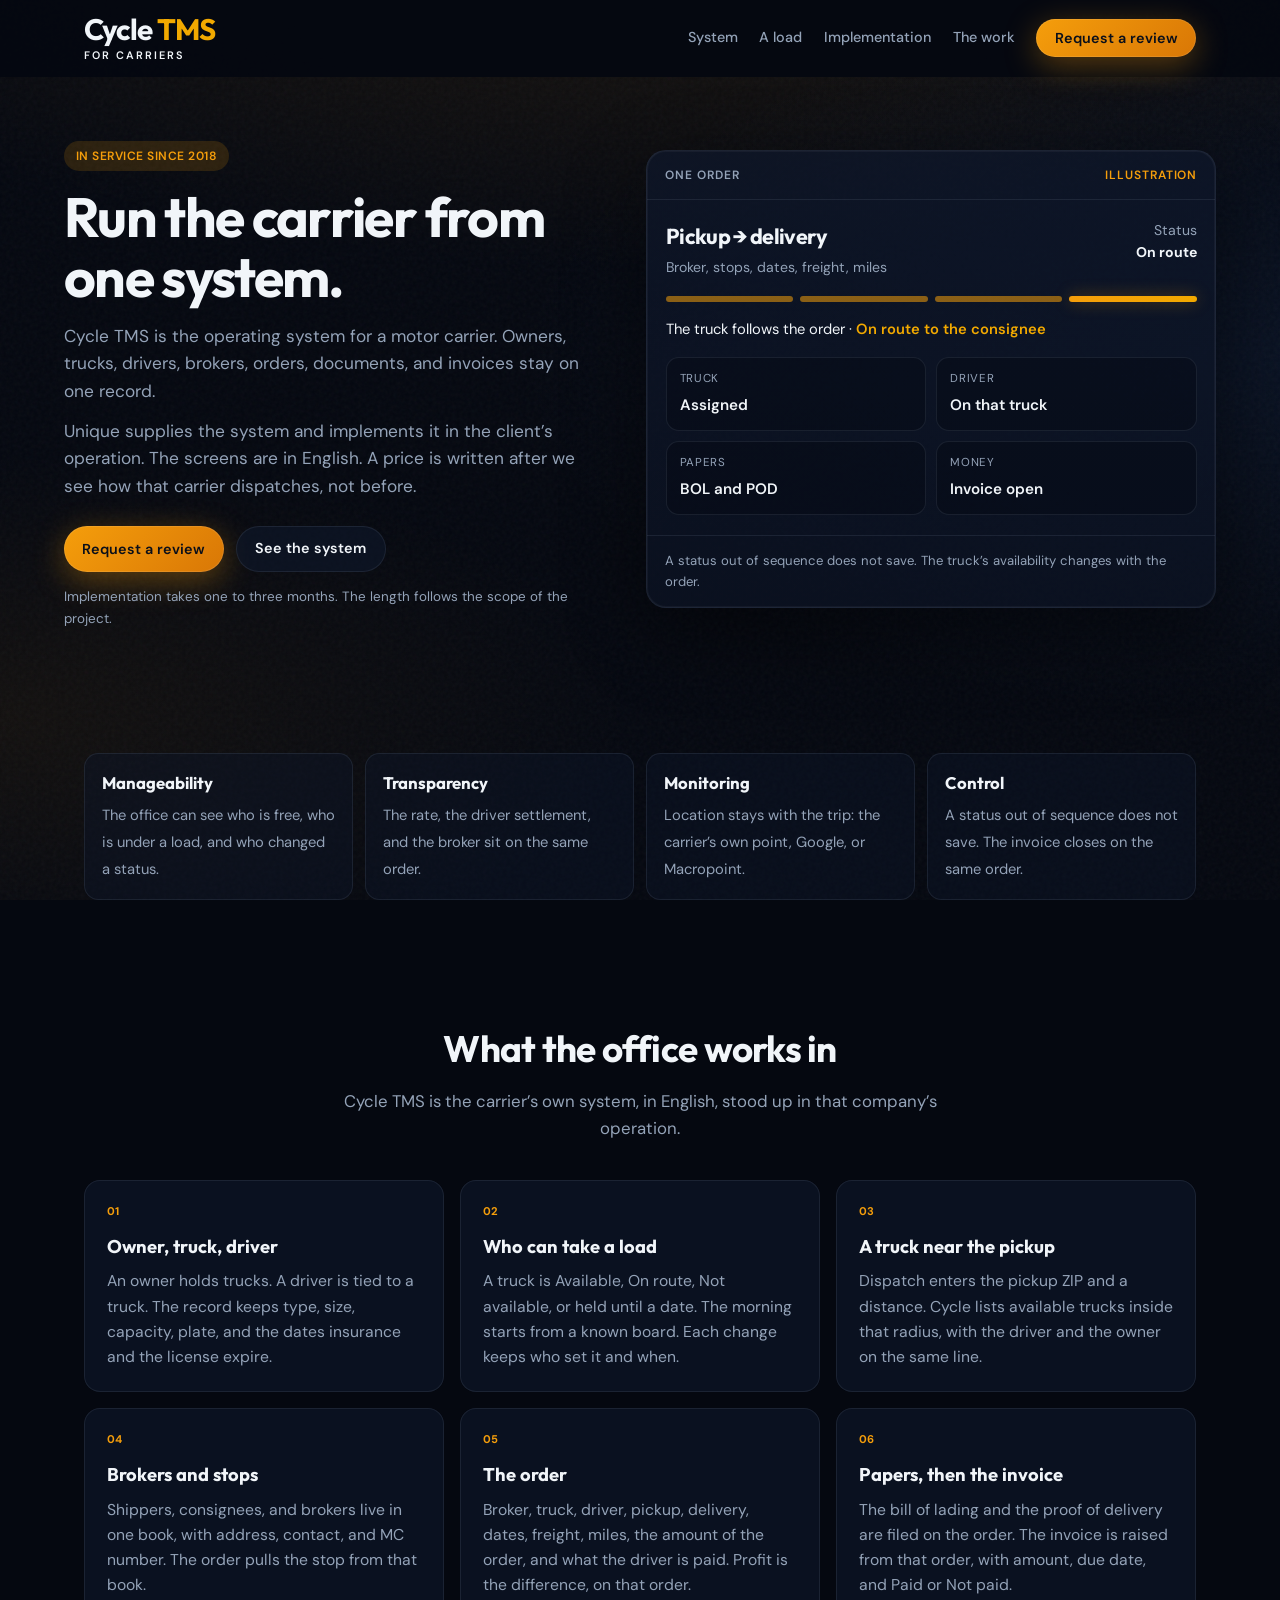
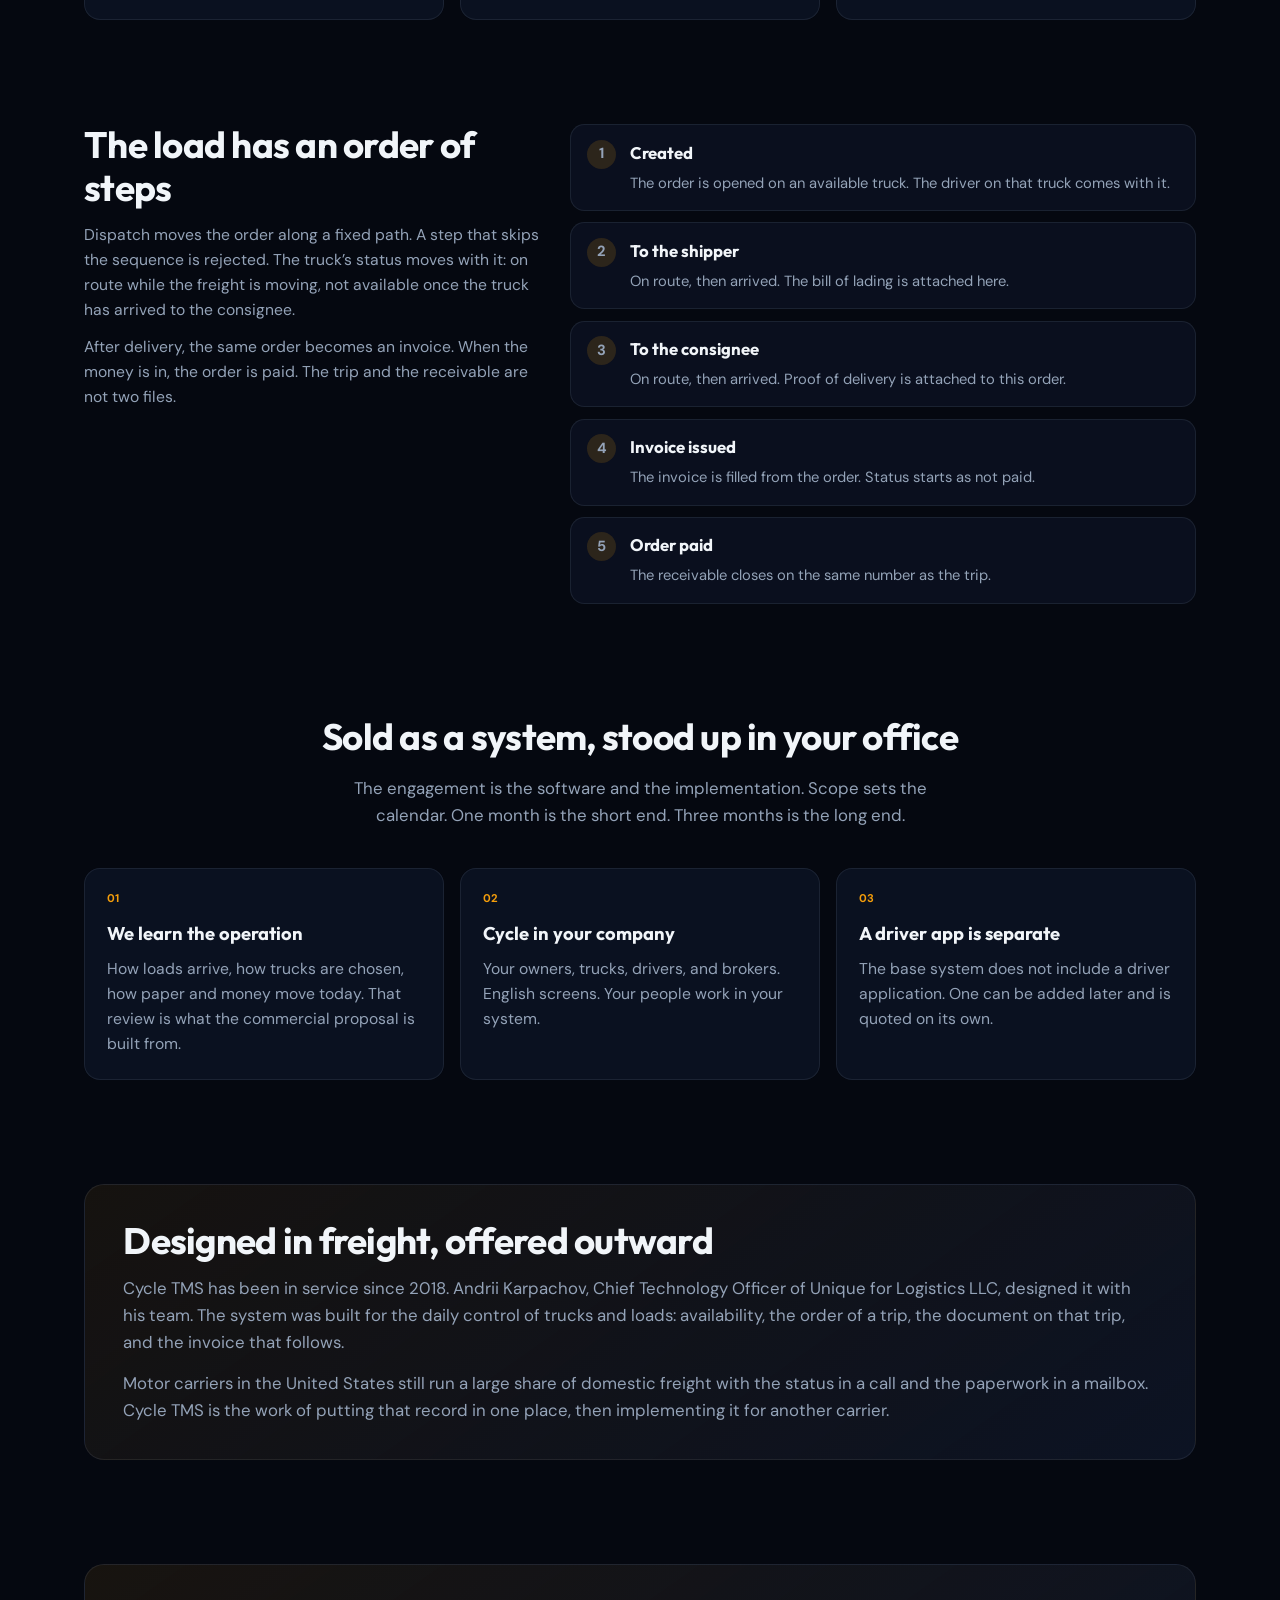
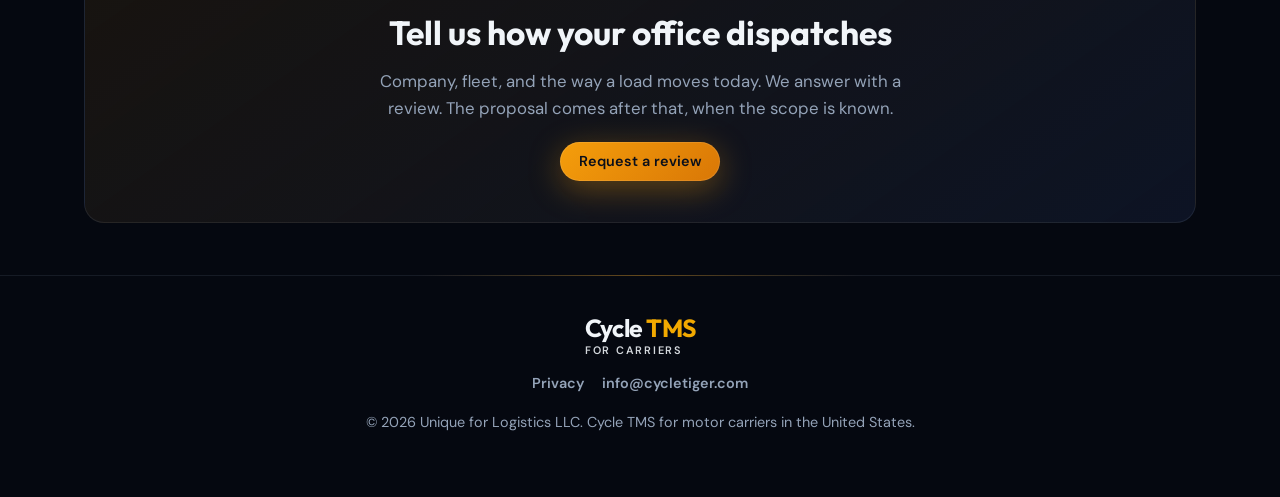
==== index.html @ 0417ef2b "Name Andrii Karpachov and his team as the authors of Cycle TMS. Co-authored-by: Cursor <cursoragent@" ====
<!DOCTYPE html>
<html lang="en">
<head>
  <meta charset="UTF-8" />
  <meta name="viewport" content="width=device-width, initial-scale=1" />
  <title>Cycle TMS — Transportation system for motor carriers</title>
  <meta
    name="description"
    content="Cycle TMS is a transportation management system for motor carriers. Unique implements it in the client’s operation. In service since 2018."
  />
  <meta property="og:title" content="Cycle TMS — Run the carrier from one system" />
  <meta
    property="og:description"
    content="Owners, trucks, drivers, orders, documents, and invoices in one English system. Implemented for the carrier. In service since 2018."
  />
  <meta property="og:type" content="website" />
  <meta property="og:url" content="https://tms.cycletiger.com/" />
  <link rel="icon" href="assets/favicon.svg" type="image/svg+xml" />
  <link rel="canonical" href="https://tms.cycletiger.com/" />
  <link rel="preconnect" href="https://fonts.googleapis.com" />
  <link rel="preconnect" href="https://fonts.gstatic.com" crossorigin />
  <link href="https://fonts.googleapis.com/css2?family=DM+Sans:ital,opsz,wght@0,9..40,400;0,9..40,500;0,9..40,600;0,9..40,700&family=Outfit:wght@500;600;700&display=swap" rel="stylesheet" />
  <link rel="stylesheet" href="css/site.css" />
  <script type="application/ld+json">
    {
      "@context": "https://schema.org",
      "@type": "SoftwareApplication",
      "name": "Cycle TMS",
      "applicationCategory": "BusinessApplication",
      "operatingSystem": "Web",
      "url": "https://tms.cycletiger.com/",
      "description": "Transportation management system for motor carriers, implemented in the client's operation.",
      "datePublished": "2018",
      "inLanguage": "en",
      "author": {
        "@type": "Person",
        "name": "Andrii Karpachov",
        "jobTitle": "Chief Technology Officer"
      },
      "provider": {
        "@type": "Organization",
        "name": "Unique for Logistics LLC",
        "email": "info@cycletiger.com"
      }
    }
  </script>
</head>
<body>
  <div class="noise" aria-hidden="true"></div>
  <div class="gradient-bg" aria-hidden="true"></div>
  <a class="sr-only" href="#main">Skip to content</a>

  <header class="site-header">
    <div class="wrap site-header__inner">
      <a class="logo" href="index.html" aria-label="Cycle TMS home">
        <span class="logo-type">
          <span class="logo-line1"><span class="logo-cycle">Cycle</span><span class="logo-mark">TMS</span></span>
          <span class="logo-tag">FOR CARRIERS</span>
        </span>
      </a>
      <button class="nav-toggle" type="button" data-nav-toggle aria-expanded="false" aria-controls="site-nav">
        <span></span>
        <span class="sr-only">Menu</span>
      </button>
      <nav class="nav-links" id="site-nav" data-nav-drawer aria-label="Main">
        <a href="#system">System</a>
        <a href="#load">A load</a>
        <a href="#implementation">Implementation</a>
        <a href="#work">The work</a>
        <button class="btn btn-primary" type="button" data-open-walkthrough>Request a review</button>
      </nav>
    </div>
  </header>

  <main id="main">
    <section class="hero wrap" aria-labelledby="hero-title">
      <div>
        <p class="badge">In service since 2018</p>
        <h1 id="hero-title">Run the carrier from one system.</h1>
        <p class="hero-lead">
          Cycle TMS is the operating system for a motor carrier. Owners, trucks, drivers, brokers, orders, documents, and invoices stay on one record.
        </p>
        <p class="hero-lead">
          Unique supplies the system and implements it in the client’s operation. The screens are in English. A price is written after we see how that carrier dispatches, not before.
        </p>
        <div class="hero-ctas">
          <button class="btn btn-primary" type="button" data-open-walkthrough>Request a review</button>
          <a class="btn btn-ghost" href="#system">See the system</a>
        </div>
        <p class="fine">Implementation takes one to three months. The length follows the scope of the project.</p>
      </div>

      <article class="board" aria-label="Illustration of what one order holds">
        <div class="board-top">
          <span>One order</span>
          <span class="board-live">Illustration</span>
        </div>
        <div class="board-body">
          <div class="lane">
            <div>
              <strong>Pickup → delivery</strong>
              <span>Broker, stops, dates, freight, miles</span>
            </div>
            <div class="order-no">
              Status<br />
              <b>On route</b>
            </div>
          </div>
          <div class="rail" aria-hidden="true">
            <i class="is-done"></i>
            <i class="is-done"></i>
            <i class="is-done"></i>
            <i class="is-now"></i>
          </div>
          <p class="rail-label">The truck follows the order · <b>On route to the consignee</b></p>
          <div class="facts">
            <div class="fact"><small>Truck</small><b>Assigned</b></div>
            <div class="fact"><small>Driver</small><b>On that truck</b></div>
            <div class="fact"><small>Papers</small><b>BOL and POD</b></div>
            <div class="fact"><small>Money</small><b>Invoice open</b></div>
          </div>
        </div>
        <div class="board-foot">A status out of sequence does not save. The truck’s availability changes with the order.</div>
      </article>
    </section>

    <section aria-label="What changes when the carrier runs on Cycle">
      <div class="wrap outcomes">
        <article>
          <strong>Manageability</strong>
          <span>The office can see who is free, who is under a load, and who changed a status.</span>
        </article>
        <article>
          <strong>Transparency</strong>
          <span>The rate, the driver settlement, and the broker sit on the same order.</span>
        </article>
        <article>
          <strong>Monitoring</strong>
          <span>Location stays with the trip: the carrier’s own point, Google, or Macropoint.</span>
        </article>
        <article>
          <strong>Control</strong>
          <span>A status out of sequence does not save. The invoice closes on the same order.</span>
        </article>
      </div>
    </section>

    <section id="system" aria-labelledby="system-title">
      <div class="wrap">
        <h2 class="section-title" id="system-title">What the office works in</h2>
        <p class="section-sub">
          Cycle TMS is the carrier’s own system, in English, stood up in that company’s operation.
        </p>
        <div class="features">
          <article class="card reveal">
            <div class="feature-num">01</div>
            <h3>Owner, truck, driver</h3>
            <p>An owner holds trucks. A driver is tied to a truck. The record keeps type, size, capacity, plate, and the dates insurance and the license expire.</p>
          </article>
          <article class="card reveal">
            <div class="feature-num">02</div>
            <h3>Who can take a load</h3>
            <p>A truck is Available, On route, Not available, or held until a date. The morning starts from a known board. Each change keeps who set it and when.</p>
          </article>
          <article class="card reveal">
            <div class="feature-num">03</div>
            <h3>A truck near the pickup</h3>
            <p>Dispatch enters the pickup ZIP and a distance. Cycle lists available trucks inside that radius, with the driver and the owner on the same line.</p>
          </article>
          <article class="card reveal">
            <div class="feature-num">04</div>
            <h3>Brokers and stops</h3>
            <p>Shippers, consignees, and brokers live in one book, with address, contact, and MC number. The order pulls the stop from that book.</p>
          </article>
          <article class="card reveal">
            <div class="feature-num">05</div>
            <h3>The order</h3>
            <p>Broker, truck, driver, pickup, delivery, dates, freight, miles, the amount of the order, and what the driver is paid. Profit is the difference, on that order.</p>
          </article>
          <article class="card reveal">
            <div class="feature-num">06</div>
            <h3>Papers, then the invoice</h3>
            <p>The bill of lading and the proof of delivery are filed on the order. The invoice is raised from that order, with amount, due date, and Paid or Not paid.</p>
          </article>
        </div>
      </div>
    </section>

    <section id="load" aria-labelledby="load-title">
      <div class="wrap path">
        <div class="path-copy">
          <h2 id="load-title">The load has an order of steps</h2>
          <p>
            Dispatch moves the order along a fixed path. A step that skips the sequence is rejected. The truck’s status moves with it: on route while the freight is moving, not available once the truck has arrived to the consignee.
          </p>
          <p style="margin-top:0.75rem">
            After delivery, the same order becomes an invoice. When the money is in, the order is paid. The trip and the receivable are not two files.
          </p>
        </div>
        <ol class="steps">
          <li class="reveal"><span class="step-no">1</span><div><b>Created</b><span>The order is opened on an available truck. The driver on that truck comes with it.</span></div></li>
          <li class="reveal"><span class="step-no">2</span><div><b>To the shipper</b><span>On route, then arrived. The bill of lading is attached here.</span></div></li>
          <li class="reveal"><span class="step-no">3</span><div><b>To the consignee</b><span>On route, then arrived. Proof of delivery is attached to this order.</span></div></li>
          <li class="reveal"><span class="step-no">4</span><div><b>Invoice issued</b><span>The invoice is filled from the order. Status starts as not paid.</span></div></li>
          <li class="reveal"><span class="step-no">5</span><div><b>Order paid</b><span>The receivable closes on the same number as the trip.</span></div></li>
        </ol>
      </div>
    </section>

    <section id="implementation" aria-labelledby="impl-title">
      <div class="wrap">
        <h2 class="section-title" id="impl-title">Sold as a system, stood up in your office</h2>
        <p class="section-sub">
          The engagement is the software and the implementation. Scope sets the calendar. One month is the short end. Three months is the long end.
        </p>
        <div class="cards cards--3">
          <article class="card reveal">
            <div class="feature-num">01</div>
            <h3>We learn the operation</h3>
            <p>How loads arrive, how trucks are chosen, how paper and money move today. That review is what the commercial proposal is built from.</p>
          </article>
          <article class="card reveal">
            <div class="feature-num">02</div>
            <h3>Cycle in your company</h3>
            <p>Your owners, trucks, drivers, and brokers. English screens. Your people work in your system.</p>
          </article>
          <article class="card reveal">
            <div class="feature-num">03</div>
            <h3>A driver app is separate</h3>
            <p>The base system does not include a driver application. One can be added later and is quoted on its own.</p>
          </article>
        </div>
      </div>
    </section>

    <section id="work" aria-labelledby="work-title">
      <div class="wrap">
        <article class="work reveal">
          <h2 id="work-title">Designed in freight, offered outward</h2>
          <p>
            Cycle TMS has been in service since 2018. Andrii Karpachov, Chief Technology Officer of Unique for Logistics LLC, designed it with his team. The system was built for the daily control of trucks and loads: availability, the order of a trip, the document on that trip, and the invoice that follows.
          </p>
          <p>
            Motor carriers in the United States still run a large share of domestic freight with the status in a call and the paperwork in a mailbox. Cycle TMS is the work of putting that record in one place, then implementing it for another carrier.
          </p>
        </article>
      </div>
    </section>

    <section aria-labelledby="cta-title">
      <div class="wrap">
        <div class="cta-band">
          <h2 id="cta-title">Tell us how your office dispatches</h2>
          <p>Company, fleet, and the way a load moves today. We answer with a review. The proposal comes after that, when the scope is known.</p>
          <button class="btn btn-primary" type="button" data-open-walkthrough>Request a review</button>
        </div>
      </div>
    </section>
  </main>

  <footer>
    <div class="wrap">
      <div class="footer-brand">
        <a class="logo" href="index.html" aria-label="Cycle TMS home">
          <span class="logo-type">
            <span class="logo-line1"><span class="logo-cycle">Cycle</span><span class="logo-mark">TMS</span></span>
            <span class="logo-tag">FOR CARRIERS</span>
          </span>
        </a>
      </div>
      <div class="footer-links">
        <a href="privacy.html">Privacy</a>
        <a href="mailto:info@cycletiger.com">info@cycletiger.com</a>
      </div>
      <p>© 2026 Unique for Logistics LLC. Cycle TMS for motor carriers in the United States.</p>
    </div>
  </footer>

  <div class="modal" data-modal aria-hidden="true" role="dialog" aria-modal="true" aria-labelledby="walk-title">
    <div class="modal-backdrop" data-close-modal></div>
    <div class="modal-panel">
      <div class="modal-header">
        <div>
          <h2 id="walk-title">Request a review</h2>
          <p>This opens an email to info@cycletiger.com with what you enter.</p>
        </div>
        <button class="modal-close" type="button" data-close-modal aria-label="Close">×</button>
      </div>
      <form data-walkthrough-form>
        <div class="field">
          <label for="name">Name</label>
          <input id="name" name="name" type="text" autocomplete="name" required />
        </div>
        <div class="field">
          <label for="company">Company</label>
          <input id="company" name="company" type="text" autocomplete="organization" required />
        </div>
        <div class="field">
          <label for="email">Email</label>
          <input id="email" name="email" type="email" autocomplete="email" required />
        </div>
        <div class="field">
          <label for="fleet">Power units</label>
          <input id="fleet" name="fleet" type="text" inputmode="numeric" placeholder="For example, 25" />
        </div>
        <div class="field">
          <label for="note">How you dispatch today</label>
          <textarea id="note" name="note" placeholder="How a load is accepted, how a truck is chosen, how the invoice is sent."></textarea>
        </div>
        <p class="form-error" data-form-error hidden>Enter a name, a company, and a valid email.</p>
        <button class="btn btn-primary" type="submit">Email this request</button>
        <p class="form-hint">No account is created. If mail does not open, write to info@cycletiger.com.</p>
      </form>
    </div>
  </div>

  <script src="js/site.js" defer></script>
</body>
</html>
---- css/site.css ----
:root {
  --bg-deep: #050810;
  --bg-card: rgba(15, 23, 42, 0.65);
  --border: rgba(148, 163, 184, 0.12);
  --text: #f1f5f9;
  --muted: #94a3b8;
  --accent: #f59e0b;
  --logo-gold: #f2a900;
  --accent-dim: rgba(245, 158, 11, 0.15);
  --glow: rgba(245, 158, 11, 0.35);
  --font-sans: "DM Sans", system-ui, sans-serif;
  --font-display: "Outfit", var(--font-sans);
  --ease-out: cubic-bezier(0.22, 1, 0.36, 1);
  --header-h: 4.75rem;
}

*,
*::before,
*::after { box-sizing: border-box; }

html { scroll-behavior: smooth; }

body {
  margin: 0;
  font-family: var(--font-sans);
  font-size: 1.05rem;
  color: var(--text);
  background: var(--bg-deep);
  line-height: 1.6;
  overflow-x: hidden;
}

body.nav-open,
body.modal-open { overflow: hidden; }

img { max-width: 100%; display: block; }

a { color: inherit; }

button,
input,
textarea { font-family: inherit; }

.noise {
  pointer-events: none;
  position: fixed;
  inset: 0;
  opacity: 0.04;
  z-index: 0;
  background-image: url("data:image/svg+xml,%3Csvg viewBox='0 0 256 256' xmlns='http://www.w3.org/2000/svg'%3E%3Cfilter id='n'%3E%3CfeTurbulence type='fractalNoise' baseFrequency='0.9' numOctaves='4' stitchTiles='stitch'/%3E%3C/filter%3E%3Crect width='100%25' height='100%25' filter='url(%23n)'/%3E%3C/svg%3E");
}

.gradient-bg {
  position: fixed;
  inset: 0;
  z-index: -1;
  background:
    radial-gradient(ellipse 80% 50% at 50% -20%, rgba(245, 158, 11, 0.12), transparent),
    radial-gradient(ellipse 60% 40% at 100% 40%, rgba(59, 130, 246, 0.08), transparent),
    radial-gradient(ellipse 50% 30% at 0% 80%, rgba(245, 158, 11, 0.06), transparent),
    var(--bg-deep);
}

.wrap {
  position: relative;
  z-index: 1;
  max-width: 72rem;
  margin: 0 auto;
  padding: 0 1.25rem;
}

.sr-only {
  position: absolute;
  width: 1px;
  height: 1px;
  padding: 0;
  margin: -1px;
  overflow: hidden;
  clip: rect(0, 0, 0, 0);
  white-space: nowrap;
  border: 0;
}

.site-header {
  position: sticky;
  top: 0;
  z-index: 40;
  background: rgba(5, 8, 16, 0.94);
  border-bottom: 1px solid transparent;
}

.site-header__inner {
  display: flex;
  align-items: center;
  justify-content: space-between;
  min-height: var(--header-h);
  gap: 1rem;
}

.logo {
  display: inline-flex;
  text-decoration: none;
  color: inherit;
}

.logo-type {
  display: flex;
  flex-direction: column;
  align-items: flex-start;
  gap: 0.28em;
}

.logo-line1 {
  display: inline-flex;
  align-items: baseline;
  white-space: nowrap;
  line-height: 1;
  gap: 0.28em;
}

.logo-cycle,
.logo-mark {
  font-family: var(--font-display);
  font-weight: 700;
  font-size: clamp(1.45rem, 3vw, 1.85rem);
  letter-spacing: -0.03em;
  line-height: 1;
}

.logo-cycle { color: var(--text); }
.logo-mark { color: var(--logo-gold); }

.logo-tag {
  font-size: 0.68rem;
  font-weight: 600;
  letter-spacing: 0.18em;
  color: var(--text);
  line-height: 1;
}

.nav-links {
  display: flex;
  gap: 1.35rem;
  align-items: center;
}

.nav-links a:not(.btn) {
  color: var(--muted);
  text-decoration: none;
  font-size: 0.9rem;
  font-weight: 500;
  padding: 0.4rem 0.35rem;
  margin: -0.4rem -0.35rem;
  border-radius: 0.4rem;
  position: relative;
  transition: color 0.2s, background 0.22s var(--ease-out);
}

.nav-links a:not(.btn)::after {
  content: "";
  position: absolute;
  left: 0.35rem;
  right: 0.35rem;
  bottom: 0.15rem;
  height: 2px;
  border-radius: 2px;
  background: linear-gradient(90deg, var(--accent), var(--logo-gold));
  transform: scaleX(0);
  transform-origin: center;
  transition: transform 0.28s var(--ease-out);
}

.nav-links a:not(.btn):hover {
  color: var(--text);
  background: rgba(245, 158, 11, 0.06);
}

.nav-links a:not(.btn):hover::after { transform: scaleX(1); }

.nav-links a:not(.btn):focus-visible,
.btn:focus-visible,
.nav-toggle:focus-visible,
.modal-close:focus-visible,
.field input:focus-visible,
.field textarea:focus-visible {
  outline: none;
  box-shadow: 0 0 0 3px var(--accent-dim);
}

.btn {
  display: inline-flex;
  align-items: center;
  justify-content: center;
  gap: 0.5rem;
  padding: 0.65rem 1.15rem;
  border-radius: 999px;
  font-weight: 600;
  font-size: 0.9rem;
  text-decoration: none;
  border: 0;
  cursor: pointer;
  transition: transform 0.2s var(--ease-out), box-shadow 0.2s, border-color 0.2s, background 0.2s;
}

.btn-primary {
  background: linear-gradient(135deg, #f59e0b, #d97706);
  color: #0a0f1a;
  box-shadow: 0 0 0 1px rgba(255, 255, 255, 0.1) inset, 0 8px 32px var(--glow);
}

.btn-primary:hover {
  transform: translateY(-2px);
  box-shadow: 0 0 0 1px rgba(255, 255, 255, 0.15) inset, 0 12px 40px var(--glow);
}

.btn-ghost {
  background: var(--bg-card);
  color: var(--text);
  border: 1px solid var(--border);
}

.btn-ghost:hover {
  border-color: rgba(245, 158, 11, 0.35);
  background: rgba(245, 158, 11, 0.06);
  transform: translateY(-1px);
}

.nav-toggle {
  display: none;
  width: 2.75rem;
  height: 2.75rem;
  border-radius: 0.7rem;
  border: 1px solid var(--border);
  background: rgba(15, 23, 42, 0.7);
  color: var(--text);
  align-items: center;
  justify-content: center;
  padding: 0;
}

.nav-toggle span,
.nav-toggle span::before,
.nav-toggle span::after {
  display: block;
  width: 1.1rem;
  height: 2px;
  background: var(--text);
  position: relative;
}

.nav-toggle span::before,
.nav-toggle span::after {
  content: "";
  position: absolute;
  left: 0;
}

.nav-toggle span::before { top: -6px; }
.nav-toggle span::after { top: 6px; }

@media (max-width: 860px) {
  .nav-toggle { display: inline-flex; }
  .nav-links[data-nav-drawer] {
    position: fixed;
    inset: var(--header-h) 0 0 0;
    z-index: 30;
    display: none;
    flex-direction: column;
    align-items: flex-start;
    gap: 0.35rem;
    padding: 1.25rem 1.5rem 2rem;
    background: #050810;
  }
  .nav-links[data-nav-drawer].is-open { display: flex; }
  .nav-links a:not(.btn) { font-size: 1.05rem; padding: 0.7rem 0.2rem; }
  .nav-links .btn { margin-top: 0.75rem; }
}

.hero {
  display: grid;
  gap: 2.5rem;
  align-items: center;
  padding: 2.25rem 0 3.5rem;
}

@media (min-width: 960px) {
  .hero {
    grid-template-columns: 1fr 1.05fr;
    padding: 3.25rem 0 4.5rem;
  }
}

.badge {
  display: inline-block;
  padding: 0.35rem 0.75rem;
  border-radius: 999px;
  background: var(--accent-dim);
  color: var(--accent);
  font-size: 0.75rem;
  font-weight: 600;
  letter-spacing: 0.04em;
  text-transform: uppercase;
  margin-bottom: 1rem;
}

h1 {
  font-family: var(--font-display);
  font-size: clamp(2.35rem, 5vw, 3.45rem);
  font-weight: 700;
  line-height: 1.08;
  letter-spacing: -0.03em;
  margin: 0 0 1rem;
}

.hero-lead {
  color: var(--muted);
  font-size: 1.08rem;
  max-width: 36rem;
  margin: 0 0 0.75rem;
}

.hero-lead + .hero-lead { margin-bottom: 1.6rem; }

.hero-ctas {
  display: flex;
  flex-wrap: wrap;
  gap: 0.75rem;
  margin-bottom: 0.9rem;
}

.fine {
  margin: 0;
  color: var(--muted);
  font-size: 0.84rem;
}

.fine a { color: var(--accent); }

.outcomes {
  display: grid;
  grid-template-columns: 1fr 1fr;
  gap: 0.75rem;
  padding-bottom: 1rem;
}

@media (min-width: 800px) {
  .outcomes { grid-template-columns: repeat(4, 1fr); }
}

.outcomes article {
  border: 1px solid var(--border);
  border-radius: 0.9rem;
  padding: 1rem 1.05rem 1.1rem;
  background: rgba(15, 23, 42, 0.45);
}

.outcomes strong {
  display: block;
  font-family: var(--font-display);
  margin-bottom: 0.25rem;
}

.outcomes span {
  color: var(--muted);
  font-size: 0.92rem;
}

.board {
  border-radius: 1.25rem;
  border: 1px solid var(--border);
  background:
    linear-gradient(180deg, rgba(15, 23, 42, 0.2), rgba(5, 8, 16, 0.2)),
    rgba(15, 23, 42, 0.72);
  box-shadow: 0 24px 80px rgba(0, 0, 0, 0.45), 0 0 0 1px rgba(255, 255, 255, 0.04) inset;
  overflow: hidden;
}

.board-top,
.board-foot {
  display: flex;
  justify-content: space-between;
  gap: 1rem;
  align-items: center;
  padding: 0.9rem 1.1rem;
}

.board-top {
  border-bottom: 1px solid var(--border);
  color: var(--muted);
  font-size: 0.75rem;
  letter-spacing: 0.08em;
  text-transform: uppercase;
  font-weight: 600;
}

.board-live {
  color: var(--accent);
}

.board-body { padding: 1.15rem 1.15rem 0.4rem; }

.lane {
  display: flex;
  justify-content: space-between;
  gap: 1rem;
  align-items: flex-start;
  margin-bottom: 1rem;
}

.lane strong {
  display: block;
  font-family: var(--font-display);
  font-size: 1.35rem;
  letter-spacing: -0.03em;
  font-weight: 700;
}

.lane span,
.order-no {
  color: var(--muted);
  font-size: 0.88rem;
}

.order-no {
  text-align: right;
  font-variant-numeric: tabular-nums;
}

.order-no b { color: var(--text); }

.rail {
  display: grid;
  grid-template-columns: repeat(4, 1fr);
  gap: 0.45rem;
  margin: 0.35rem 0 1rem;
}

.rail i {
  display: block;
  height: 0.35rem;
  border-radius: 999px;
  background: rgba(148, 163, 184, 0.2);
  font-style: normal;
}

.rail i.is-done { background: rgba(245, 158, 11, 0.55); }
.rail i.is-now {
  background: linear-gradient(90deg, #f59e0b, #f2a900);
  box-shadow: 0 0 16px var(--glow);
}

.rail-label {
  margin: 0 0 1rem;
  font-size: 0.92rem;
}

.rail-label b { color: var(--logo-gold); font-weight: 600; }

.facts {
  display: grid;
  grid-template-columns: 1fr 1fr;
  gap: 0.65rem;
  margin-bottom: 0.85rem;
}

.fact {
  padding: 0.75rem 0.8rem;
  border-radius: 0.8rem;
  border: 1px solid var(--border);
  background: rgba(5, 8, 16, 0.35);
}

.fact small {
  display: block;
  color: var(--muted);
  font-size: 0.72rem;
  letter-spacing: 0.06em;
  text-transform: uppercase;
  margin-bottom: 0.15rem;
}

.fact b {
  font-weight: 600;
  font-size: 0.95rem;
}

.board-foot {
  color: var(--muted);
  font-size: 0.82rem;
  border-top: 1px solid var(--border);
}

section { padding: 3.25rem 0; scroll-margin-top: 5.25rem; }

.section-title {
  font-family: var(--font-display);
  font-size: clamp(1.75rem, 3vw, 2.3rem);
  font-weight: 700;
  letter-spacing: -0.02em;
  text-align: center;
  margin: 0 0 0.55rem;
}

.section-sub {
  text-align: center;
  color: var(--muted);
  max-width: 40rem;
  margin: 0 auto 2.4rem;
}

.cards {
  display: grid;
  gap: 1rem;
}

@media (min-width: 720px) {
  .cards--3 { grid-template-columns: repeat(3, 1fr); }
}

@media (min-width: 800px) {
  .cards--2 { grid-template-columns: 1fr 1fr; }
}

.card {
  background: var(--bg-card);
  border: 1px solid var(--border);
  border-radius: 1rem;
  padding: 1.35rem 1.35rem 1.4rem;
  backdrop-filter: blur(12px);
}

.card h3 {
  font-family: var(--font-display);
  font-size: 1.15rem;
  margin: 0 0 0.45rem;
}

.card p,
.split-copy p,
.path-copy p {
  margin: 0;
  color: var(--muted);
  font-size: 0.98rem;
}

.card p + p,
.split-copy p + p { margin-top: 0.75rem; }

.feature-num {
  font-size: 0.7rem;
  font-weight: 700;
  color: var(--accent);
  letter-spacing: 0.08em;
  margin-bottom: 0.7rem;
}

.features {
  display: grid;
  gap: 1rem;
}

@media (min-width: 700px) {
  .features { grid-template-columns: 1fr 1fr; }
}

@media (min-width: 1020px) {
  .features { grid-template-columns: repeat(3, 1fr); }
}

.split {
  display: grid;
  gap: 2rem;
  align-items: center;
}

@media (min-width: 860px) {
  .split { grid-template-columns: 1.05fr 0.95fr; gap: 3rem; }
}

.split-copy h2,
.path-copy h2,
.work h2 {
  font-family: var(--font-display);
  font-size: clamp(1.75rem, 3vw, 2.3rem);
  letter-spacing: -0.02em;
  line-height: 1.15;
  margin: 0 0 0.8rem;
  text-align: left;
}

.checklist {
  list-style: none;
  margin: 1.1rem 0 0;
  padding: 0;
}

.checklist li {
  position: relative;
  padding: 0.55rem 0 0.55rem 1.4rem;
  border-top: 1px solid var(--border);
  color: var(--text);
}

.checklist li::before {
  content: "";
  position: absolute;
  left: 0;
  top: 0.95rem;
  width: 0.45rem;
  height: 0.45rem;
  border-radius: 50%;
  background: var(--accent);
}

.driver-panel {
  border-radius: 1.25rem;
  border: 1px solid var(--border);
  padding: 1.4rem;
  background:
    radial-gradient(ellipse at 100% 0%, rgba(245, 158, 11, 0.16), transparent 55%),
    rgba(15, 23, 42, 0.72);
  box-shadow: 0 20px 60px rgba(0, 0, 0, 0.35);
}

.driver-panel .logo-cycle,
.driver-panel .logo-mark { font-size: 1.7rem; }

.driver-panel p { color: var(--muted); }

.driver-panel .btn { margin-top: 0.4rem; }

.path {
  display: grid;
  gap: 1.5rem;
}

@media (min-width: 900px) {
  .path { grid-template-columns: 0.85fr 1.15fr; align-items: start; }
}

.steps {
  list-style: none;
  margin: 0;
  padding: 0;
  display: grid;
  gap: 0.7rem;
}

.steps li {
  display: grid;
  grid-template-columns: auto 1fr;
  gap: 0.85rem;
  align-items: start;
  padding: 0.9rem 1rem;
  border-radius: 0.9rem;
  border: 1px solid var(--border);
  background: rgba(15, 23, 42, 0.55);
}

.steps b {
  font-family: var(--font-display);
  display: block;
  margin-bottom: 0.15rem;
}

.steps span { color: var(--muted); font-size: 0.92rem; }

.step-no {
  width: 1.8rem;
  height: 1.8rem;
  border-radius: 999px;
  display: grid;
  place-items: center;
  background: var(--accent-dim);
  color: var(--accent);
  font-size: 0.75rem;
  font-weight: 700;
}

.work {
  border-radius: 1.25rem;
  border: 1px solid var(--border);
  padding: 1.6rem 1.4rem;
  background: linear-gradient(145deg, rgba(245, 158, 11, 0.07), rgba(15, 23, 42, 0.75));
}

@media (min-width: 800px) {
  .work { padding: 2.2rem 2.4rem; }
}

.work p { color: var(--muted); margin: 0; }
.work p + p { margin-top: 0.9rem; }

.cta-band {
  text-align: center;
  padding: 2.6rem 1.4rem;
  border-radius: 1.25rem;
  border: 1px solid var(--border);
  background: linear-gradient(145deg, rgba(245, 158, 11, 0.08), rgba(15, 23, 42, 0.8));
}

.cta-band h2 {
  font-family: var(--font-display);
  font-size: clamp(1.6rem, 3vw, 2.1rem);
  margin: 0 0 0.5rem;
}

.cta-band p {
  color: var(--muted);
  margin: 0 auto 1.25rem;
  max-width: 36rem;
}

footer {
  padding: 2.5rem 0 3rem;
  border-top: 1px solid var(--border);
  text-align: center;
  color: var(--muted);
  font-size: 0.9rem;
  position: relative;
}

footer::before {
  content: "";
  position: absolute;
  left: 50%;
  top: 0;
  transform: translate(-50%, -1px);
  width: min(28rem, 70%);
  height: 1px;
  background: linear-gradient(90deg, transparent, rgba(245, 158, 11, 0.35), transparent);
}

.footer-brand { display: flex; justify-content: center; margin-bottom: 1rem; }
.footer-brand .logo-cycle,
.footer-brand .logo-mark { font-size: 1.55rem; }
.footer-brand .logo-tag { letter-spacing: 0.16em; opacity: 0.88; }

.footer-links {
  display: flex;
  justify-content: center;
  flex-wrap: wrap;
  gap: 0.75rem 1.1rem;
  margin-bottom: 1rem;
}

.footer-links a {
  color: var(--muted);
  text-decoration: none;
  font-weight: 600;
}

.footer-links a:hover { color: var(--accent); }

.legal-page {
  padding: 2.5rem 0 4rem;
  max-width: 42rem;
}

.legal-page h1 {
  font-size: clamp(2rem, 4vw, 2.6rem);
  margin-bottom: 0.4rem;
}

.legal-page h2 {
  font-family: var(--font-display);
  font-size: 1.15rem;
  margin: 1.8rem 0 0.45rem;
}

.legal-page p,
.legal-page li { color: var(--muted); }
.legal-page a { color: var(--accent); }
.updated { color: var(--muted); margin-top: 0; }

.back {
  display: inline-block;
  margin-bottom: 1.5rem;
  color: var(--accent);
  text-decoration: none;
  font-weight: 600;
}

.reveal {
  opacity: 0;
  transform: translateY(22px);
  filter: blur(6px);
  transition: opacity 0.8s var(--ease-out), transform 0.8s var(--ease-out), filter 0.8s var(--ease-out);
}

.reveal.is-visible {
  opacity: 1;
  transform: none;
  filter: none;
}

.modal {
  position: fixed;
  inset: 0;
  z-index: 80;
  display: flex;
  align-items: flex-end;
  justify-content: center;
  padding: 1rem;
  opacity: 0;
  visibility: hidden;
  transition: opacity 0.25s var(--ease-out), visibility 0.25s;
}

.modal.is-open { opacity: 1; visibility: visible; }

@media (min-width: 540px) {
  .modal { align-items: center; }
}

.modal-backdrop {
  position: absolute;
  inset: 0;
  background: rgba(5, 8, 16, 0.72);
  backdrop-filter: blur(8px);
}

.modal-panel {
  position: relative;
  width: 100%;
  max-width: 28rem;
  max-height: min(92vh, 40rem);
  overflow: auto;
  background: rgba(15, 23, 42, 0.96);
  border: 1px solid var(--border);
  border-radius: 1rem;
  padding: 1.4rem;
  box-shadow: 0 24px 80px rgba(0, 0, 0, 0.5);
}

.modal-header {
  display: flex;
  justify-content: space-between;
  gap: 1rem;
  margin-bottom: 1rem;
}

.modal-header h2 {
  font-family: var(--font-display);
  font-size: 1.3rem;
  margin: 0;
}

.modal-header p {
  margin: 0.3rem 0 0;
  color: var(--muted);
  font-size: 0.9rem;
}

.modal-close {
  width: 2.25rem;
  height: 2.25rem;
  border-radius: 0.55rem;
  border: 1px solid var(--border);
  background: transparent;
  color: var(--muted);
  font-size: 1.25rem;
  cursor: pointer;
}

.field { margin-bottom: 0.8rem; }

.field label {
  display: block;
  font-size: 0.82rem;
  font-weight: 600;
  margin-bottom: 0.3rem;
}

.field input,
.field textarea {
  width: 100%;
  padding: 0.75rem 0.85rem;
  border-radius: 0.75rem;
  border: 1px solid var(--border);
  background: rgba(5, 8, 16, 0.55);
  color: var(--text);
  font-size: 1rem;
}

.field textarea { min-height: 6rem; resize: vertical; }

.form-error {
  color: #fecaca;
  font-size: 0.88rem;
  margin: 0 0 0.75rem;
}

.form-hint {
  color: var(--muted);
  font-size: 0.8rem;
  margin: 0.7rem 0 0;
}

@media (prefers-reduced-motion: reduce) {
  html { scroll-behavior: auto; }
  .reveal {
    opacity: 1;
    transform: none;
    filter: none;
    transition: none;
  }
  .btn-primary:hover,
  .btn-ghost:hover { transform: none; }
}

@media print {
  .noise,
  .gradient-bg,
  .nav-toggle,
  .nav-links,
  .modal,
  .hero-ctas,
  .cta-band { display: none !important; }
  body { background: #fff; color: #111; }
  .site-header { position: static; background: #fff; }
  .logo-cycle,
  h1,
  h2,
  h3,
  .section-title,
  .lane strong { color: #111; }
  .logo-mark,
  .badge,
  .feature-num,
  .rail-label b { color: #9a6700; }
  .hero-lead,
  .section-sub,
  .card p,
  .fine,
  .fact small,
  footer { color: #333; }
  .card,
  .board,
  .work,
  .driver-panel,
  .steps li,
  .fact {
    background: #fff;
    border-color: #ccc;
    box-shadow: none;
  }
}
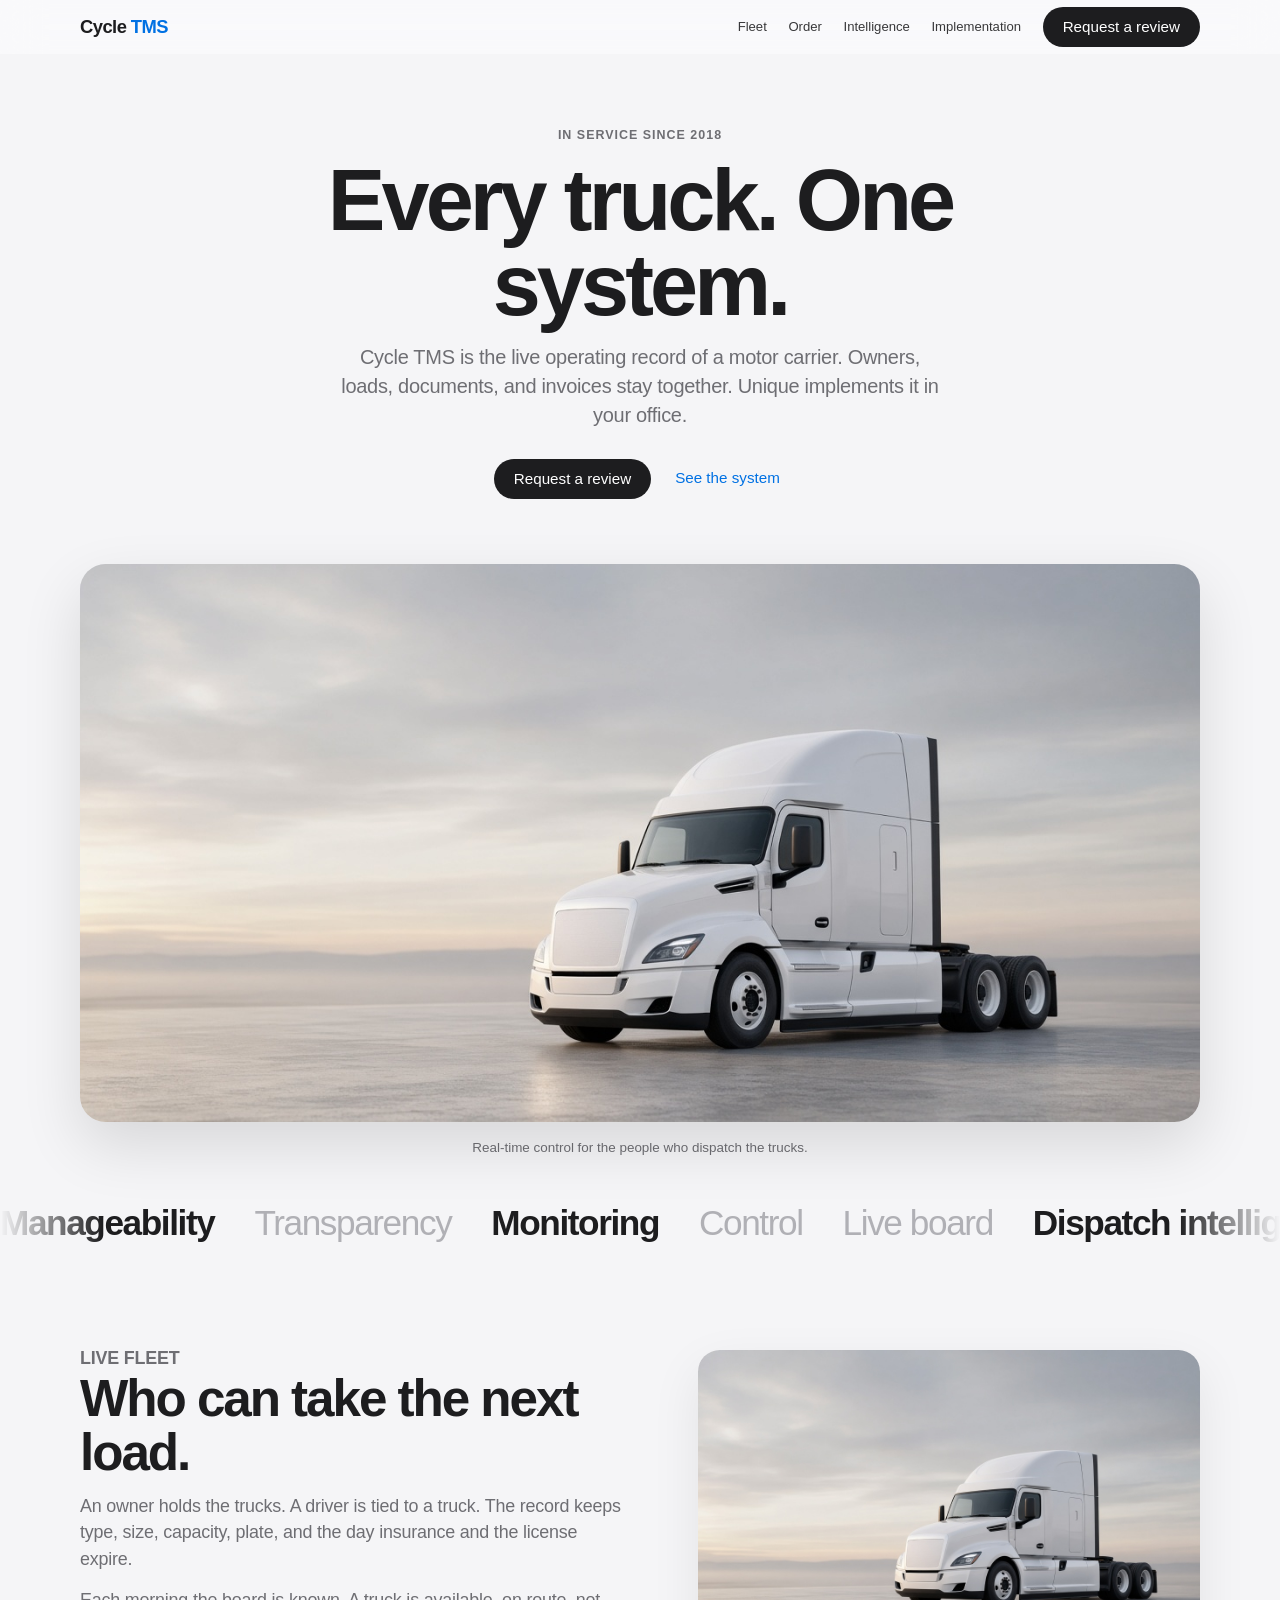
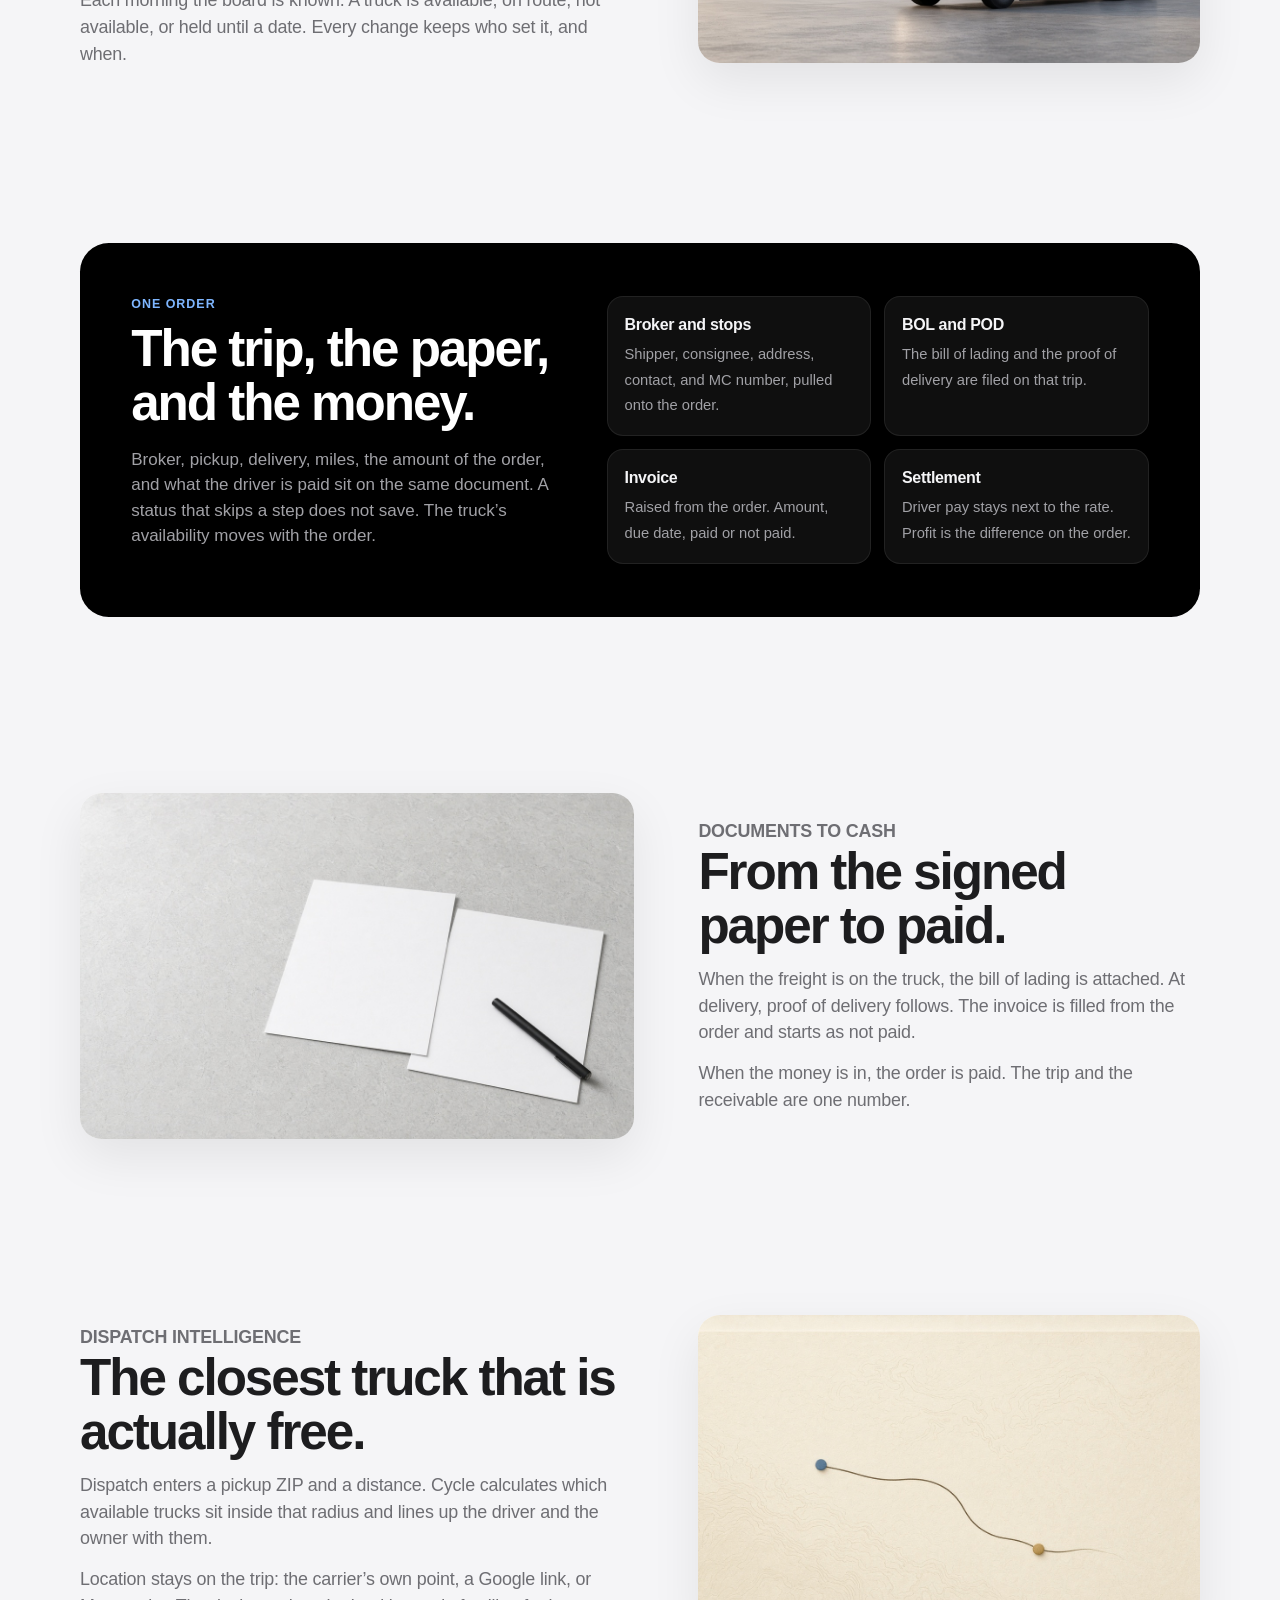
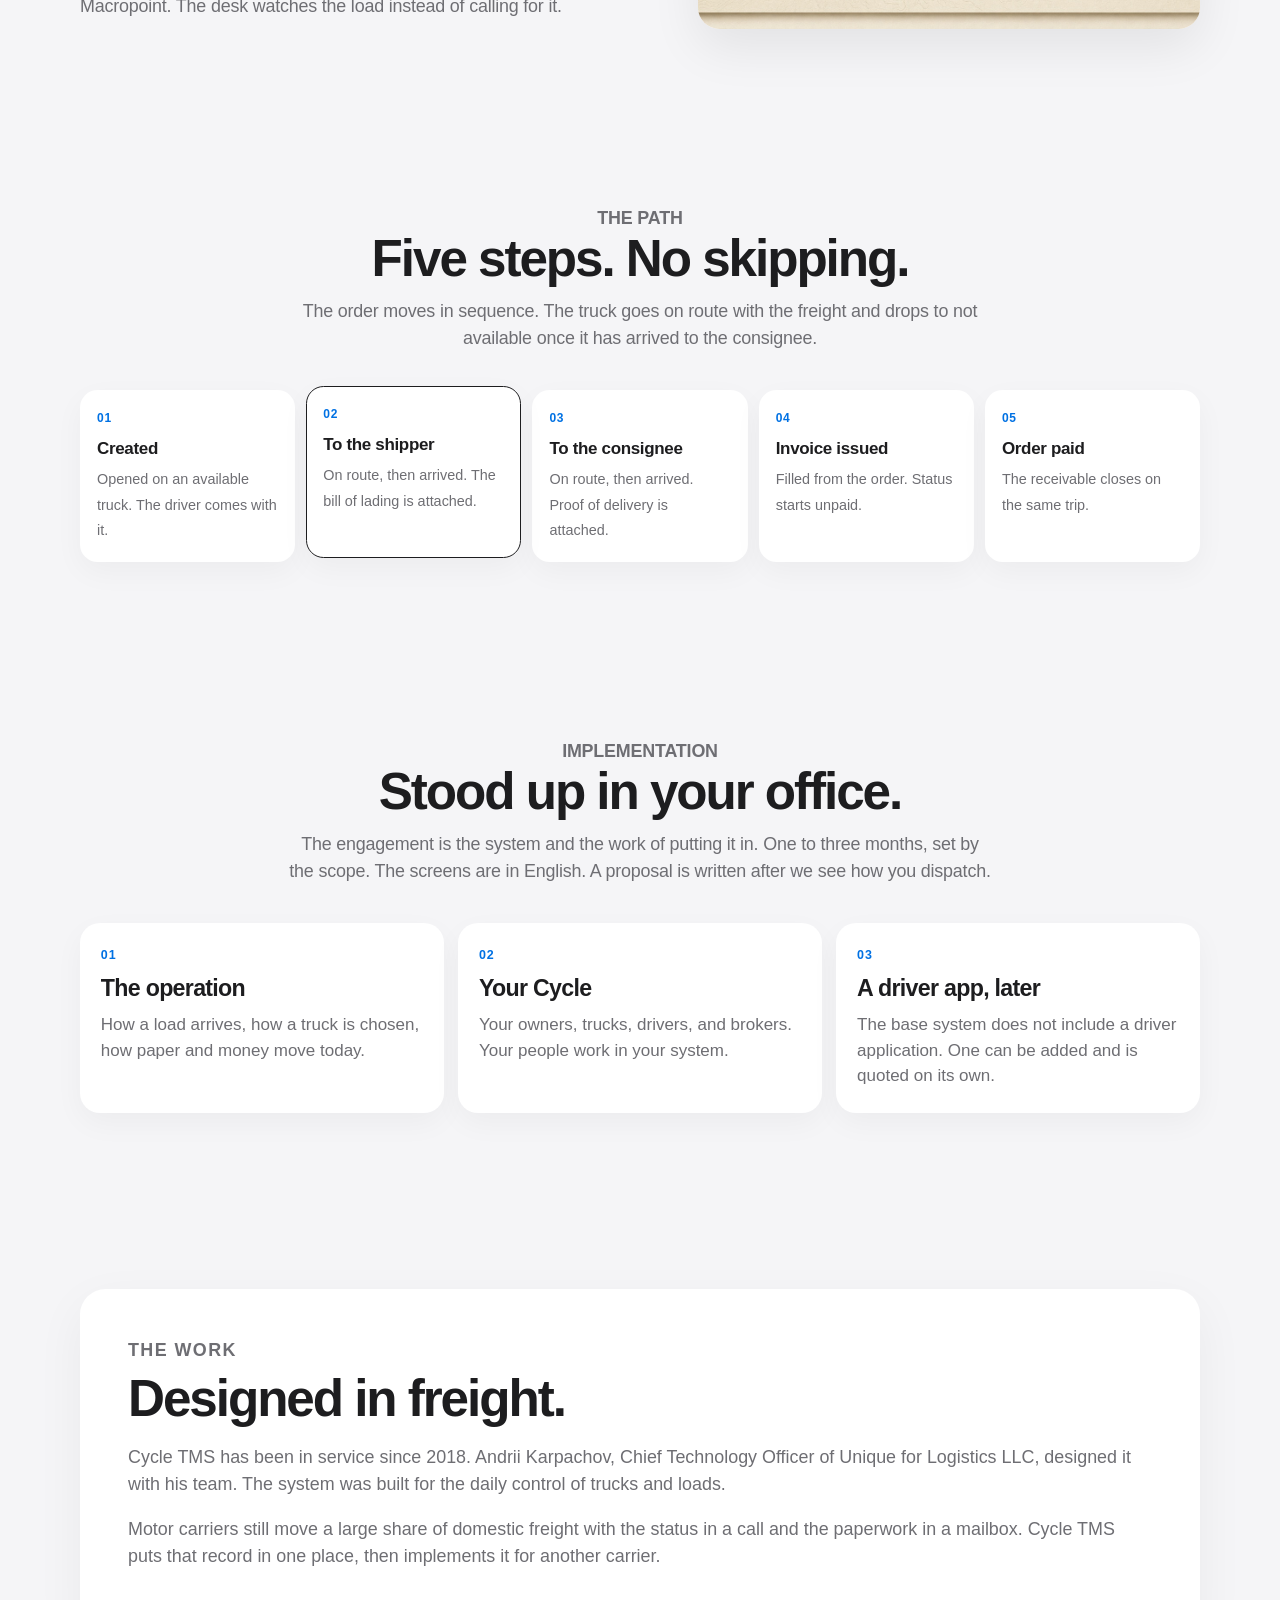
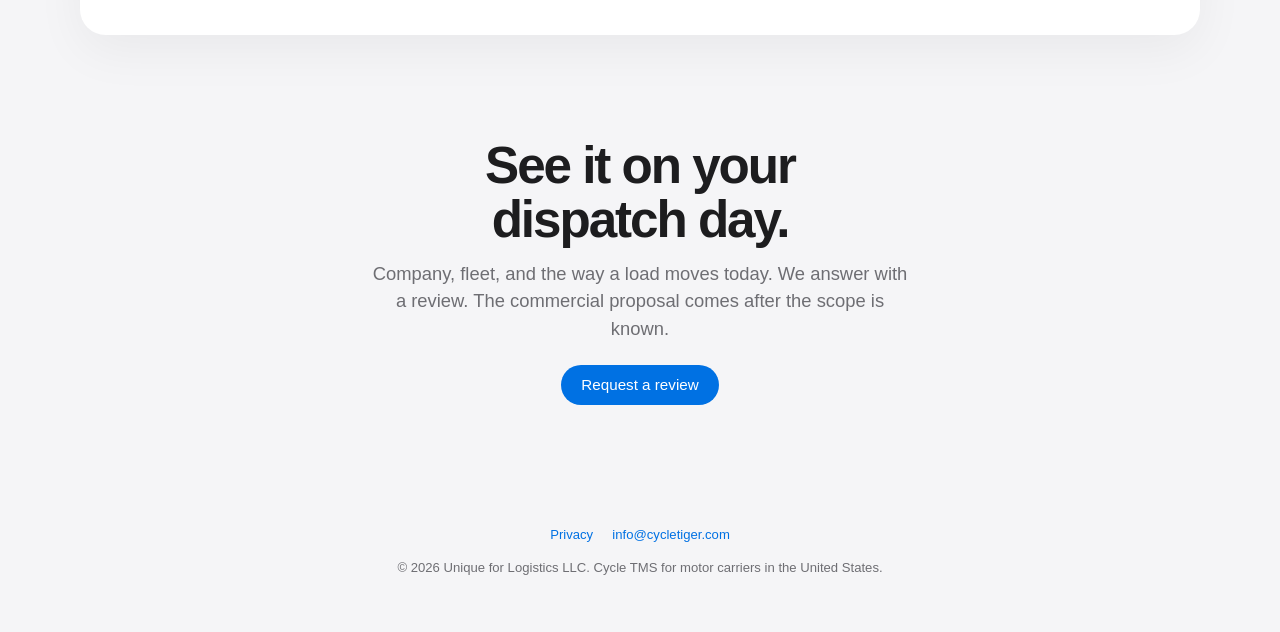
==== commit 338c8702: "Redesign the Cycle TMS site in a quieter product style. Co-authored-by: Cursor <cursoragent@cursor.c" ====
--- a/index.html
+++ b/index.html
@@ -3,23 +3,14 @@
 <head>
   <meta charset="UTF-8" />
   <meta name="viewport" content="width=device-width, initial-scale=1" />
-  <title>Cycle TMS — Transportation system for motor carriers</title>
-  <meta
-    name="description"
-    content="Cycle TMS is a transportation management system for motor carriers. Unique implements it in the client’s operation. In service since 2018."
-  />
-  <meta property="og:title" content="Cycle TMS — Run the carrier from one system" />
-  <meta
-    property="og:description"
-    content="Owners, trucks, drivers, orders, documents, and invoices in one English system. Implemented for the carrier. In service since 2018."
-  />
+  <title>Cycle TMS — Run the carrier from one system</title>
+  <meta name="description" content="Cycle TMS is the operating system for a motor carrier. Live fleet, dispatch intelligence, documents, and invoices. Implemented in your operation." />
+  <meta property="og:title" content="Cycle TMS — Every truck. One system." />
+  <meta property="og:description" content="A transportation system for motor carriers. In service since 2018. Designed by Andrii Karpachov and his team." />
   <meta property="og:type" content="website" />
   <meta property="og:url" content="https://tms.cycletiger.com/" />
   <link rel="icon" href="assets/favicon.svg" type="image/svg+xml" />
   <link rel="canonical" href="https://tms.cycletiger.com/" />
-  <link rel="preconnect" href="https://fonts.googleapis.com" />
-  <link rel="preconnect" href="https://fonts.gstatic.com" crossorigin />
-  <link href="https://fonts.googleapis.com/css2?family=DM+Sans:ital,opsz,wght@0,9..40,400;0,9..40,500;0,9..40,600;0,9..40,700&family=Outfit:wght@500;600;700&display=swap" rel="stylesheet" />
   <link rel="stylesheet" href="css/site.css" />
   <script type="application/ld+json">
     {
@@ -46,228 +37,177 @@
   </script>
 </head>
 <body>
-  <div class="noise" aria-hidden="true"></div>
-  <div class="gradient-bg" aria-hidden="true"></div>
   <a class="sr-only" href="#main">Skip to content</a>
-
-  <header class="site-header">
+  <header class="site-header" data-header>
     <div class="wrap site-header__inner">
       <a class="logo" href="index.html" aria-label="Cycle TMS home">
-        <span class="logo-type">
-          <span class="logo-line1"><span class="logo-cycle">Cycle</span><span class="logo-mark">TMS</span></span>
-          <span class="logo-tag">FOR CARRIERS</span>
-        </span>
+        <span class="logo-line1"><span class="logo-cycle">Cycle</span><span class="logo-mark">TMS</span></span>
       </a>
       <button class="nav-toggle" type="button" data-nav-toggle aria-expanded="false" aria-controls="site-nav">
         <span></span>
         <span class="sr-only">Menu</span>
       </button>
       <nav class="nav-links" id="site-nav" data-nav-drawer aria-label="Main">
-        <a href="#system">System</a>
-        <a href="#load">A load</a>
+        <a href="#fleet">Fleet</a>
+        <a href="#order">Order</a>
+        <a href="#intelligence">Intelligence</a>
         <a href="#implementation">Implementation</a>
-        <a href="#work">The work</a>
         <button class="btn btn-primary" type="button" data-open-walkthrough>Request a review</button>
       </nav>
     </div>
   </header>
 
   <main id="main">
-    <section class="hero wrap" aria-labelledby="hero-title">
-      <div>
-        <p class="badge">In service since 2018</p>
-        <h1 id="hero-title">Run the carrier from one system.</h1>
-        <p class="hero-lead">
-          Cycle TMS is the operating system for a motor carrier. Owners, trucks, drivers, brokers, orders, documents, and invoices stay on one record.
-        </p>
-        <p class="hero-lead">
-          Unique supplies the system and implements it in the client’s operation. The screens are in English. A price is written after we see how that carrier dispatches, not before.
-        </p>
-        <div class="hero-ctas">
-          <button class="btn btn-primary" type="button" data-open-walkthrough>Request a review</button>
-          <a class="btn btn-ghost" href="#system">See the system</a>
-        </div>
-        <p class="fine">Implementation takes one to three months. The length follows the scope of the project.</p>
-      </div>
-
-      <article class="board" aria-label="Illustration of what one order holds">
-        <div class="board-top">
-          <span>One order</span>
-          <span class="board-live">Illustration</span>
-        </div>
-        <div class="board-body">
-          <div class="lane">
-            <div>
-              <strong>Pickup → delivery</strong>
-              <span>Broker, stops, dates, freight, miles</span>
-            </div>
-            <div class="order-no">
-              Status<br />
-              <b>On route</b>
-            </div>
+    <section class="hero wrap">
+      <p class="eyebrow">In service since 2018</p>
+      <h1>Every truck. One system.</h1>
+      <p class="hero-lead">Cycle TMS is the live operating record of a motor carrier. Owners, loads, documents, and invoices stay together. Unique implements it in your office.</p>
+      <div class="hero-ctas">
+        <button class="btn btn-primary" type="button" data-open-walkthrough>Request a review</button>
+        <a class="btn btn-ghost" href="#fleet">See the system</a>
+      </div>
+    </section>
+
+    <figure class="stage">
+      <video autoplay muted loop playsinline poster="assets/hero-truck.jpg">
+        <source src="assets/hero-road.mp4" type="video/mp4" />
+      </video>
+    </figure>
+    <p class="fine wrap">Real-time control for the people who dispatch the trucks.</p>
+
+    <div class="marquee" aria-hidden="true">
+      <div class="marquee__track">
+        <span><b>Manageability</b></span><span>Transparency</span><span><b>Monitoring</b></span><span>Control</span><span>Live board</span><span><b>Dispatch intelligence</b></span>
+        <span><b>Manageability</b></span><span>Transparency</span><span><b>Monitoring</b></span><span>Control</span><span>Live board</span><span><b>Dispatch intelligence</b></span>
+      </div>
+    </div>
+
+    <section id="fleet">
+      <div class="wrap chapter reveal">
+        <div class="copy">
+          <p class="kicker">Live fleet</p>
+          <h2>Who can take the next load.</h2>
+          <p>An owner holds the trucks. A driver is tied to a truck. The record keeps type, size, capacity, plate, and the day insurance and the license expire.</p>
+          <p>Each morning the board is known. A truck is available, on route, not available, or held until a date. Every change keeps who set it, and when.</p>
+        </div>
+        <figure class="frame">
+          <img src="assets/hero-truck.jpg" alt="A white tractor on an open lot at dawn" width="1280" height="720" />
+        </figure>
+      </div>
+    </section>
+
+    <section id="order">
+      <div class="wrap">
+        <div class="band reveal">
+          <div>
+            <p class="kicker">One order</p>
+            <h2>The trip, the paper, and the money.</h2>
+            <p>Broker, pickup, delivery, miles, the amount of the order, and what the driver is paid sit on the same document. A status that skips a step does not save. The truck’s availability moves with the order.</p>
           </div>
-          <div class="rail" aria-hidden="true">
-            <i class="is-done"></i>
-            <i class="is-done"></i>
-            <i class="is-done"></i>
-            <i class="is-now"></i>
+          <div class="tiles">
+            <article class="tile"><strong>Broker and stops</strong><span>Shipper, consignee, address, contact, and MC number, pulled onto the order.</span></article>
+            <article class="tile"><strong>BOL and POD</strong><span>The bill of lading and the proof of delivery are filed on that trip.</span></article>
+            <article class="tile"><strong>Invoice</strong><span>Raised from the order. Amount, due date, paid or not paid.</span></article>
+            <article class="tile"><strong>Settlement</strong><span>Driver pay stays next to the rate. Profit is the difference on the order.</span></article>
           </div>
-          <p class="rail-label">The truck follows the order · <b>On route to the consignee</b></p>
-          <div class="facts">
-            <div class="fact"><small>Truck</small><b>Assigned</b></div>
-            <div class="fact"><small>Driver</small><b>On that truck</b></div>
-            <div class="fact"><small>Papers</small><b>BOL and POD</b></div>
-            <div class="fact"><small>Money</small><b>Invoice open</b></div>
-          </div>
-        </div>
-        <div class="board-foot">A status out of sequence does not save. The truck’s availability changes with the order.</div>
-      </article>
-    </section>
-
-    <section aria-label="What changes when the carrier runs on Cycle">
-      <div class="wrap outcomes">
-        <article>
-          <strong>Manageability</strong>
-          <span>The office can see who is free, who is under a load, and who changed a status.</span>
-        </article>
-        <article>
-          <strong>Transparency</strong>
-          <span>The rate, the driver settlement, and the broker sit on the same order.</span>
-        </article>
-        <article>
-          <strong>Monitoring</strong>
-          <span>Location stays with the trip: the carrier’s own point, Google, or Macropoint.</span>
-        </article>
-        <article>
-          <strong>Control</strong>
-          <span>A status out of sequence does not save. The invoice closes on the same order.</span>
-        </article>
-      </div>
-    </section>
-
-    <section id="system" aria-labelledby="system-title">
-      <div class="wrap">
-        <h2 class="section-title" id="system-title">What the office works in</h2>
-        <p class="section-sub">
-          Cycle TMS is the carrier’s own system, in English, stood up in that company’s operation.
-        </p>
-        <div class="features">
+        </div>
+      </div>
+    </section>
+
+    <section>
+      <div class="wrap chapter reverse reveal">
+        <div class="copy">
+          <p class="kicker">Documents to cash</p>
+          <h2>From the signed paper to paid.</h2>
+          <p>When the freight is on the truck, the bill of lading is attached. At delivery, proof of delivery follows. The invoice is filled from the order and starts as not paid.</p>
+          <p>When the money is in, the order is paid. The trip and the receivable are one number.</p>
+        </div>
+        <figure class="frame">
+          <img src="assets/papers.jpg" alt="Two blank sheets and a pen on a stone surface" width="1280" height="720" />
+        </figure>
+      </div>
+    </section>
+
+    <section id="intelligence">
+      <div class="wrap chapter reveal">
+        <div class="copy">
+          <p class="kicker">Dispatch intelligence</p>
+          <h2>The closest truck that is actually free.</h2>
+          <p>Dispatch enters a pickup ZIP and a distance. Cycle calculates which available trucks sit inside that radius and lines up the driver and the owner with them.</p>
+          <p>Location stays on the trip: the carrier’s own point, a Google link, or Macropoint. The desk watches the load instead of calling for it.</p>
+        </div>
+        <figure class="frame">
+          <img src="assets/route-line.jpg" alt="A single route drawn between two points on a quiet map" width="1280" height="720" />
+        </figure>
+      </div>
+    </section>
+
+    <section id="load">
+      <div class="wrap">
+        <div class="center-copy reveal">
+          <p class="kicker">The path</p>
+          <h2>Five steps. No skipping.</h2>
+          <p>The order moves in sequence. The truck goes on route with the freight and drops to not available once it has arrived to the consignee.</p>
+        </div>
+        <ol class="flow" data-flow>
+          <li><span class="n">01</span><strong>Created</strong><span>Opened on an available truck. The driver comes with it.</span></li>
+          <li><span class="n">02</span><strong>To the shipper</strong><span>On route, then arrived. The bill of lading is attached.</span></li>
+          <li><span class="n">03</span><strong>To the consignee</strong><span>On route, then arrived. Proof of delivery is attached.</span></li>
+          <li><span class="n">04</span><strong>Invoice issued</strong><span>Filled from the order. Status starts unpaid.</span></li>
+          <li><span class="n">05</span><strong>Order paid</strong><span>The receivable closes on the same trip.</span></li>
+        </ol>
+      </div>
+    </section>
+
+    <section id="implementation">
+      <div class="wrap">
+        <div class="center-copy reveal">
+          <p class="kicker">Implementation</p>
+          <h2>Stood up in your office.</h2>
+          <p>The engagement is the system and the work of putting it in. One to three months, set by the scope. The screens are in English. A proposal is written after we see how you dispatch.</p>
+        </div>
+        <div class="cards">
           <article class="card reveal">
-            <div class="feature-num">01</div>
-            <h3>Owner, truck, driver</h3>
-            <p>An owner holds trucks. A driver is tied to a truck. The record keeps type, size, capacity, plate, and the dates insurance and the license expire.</p>
+            <div class="num">01</div>
+            <h3>The operation</h3>
+            <p>How a load arrives, how a truck is chosen, how paper and money move today.</p>
           </article>
           <article class="card reveal">
-            <div class="feature-num">02</div>
-            <h3>Who can take a load</h3>
-            <p>A truck is Available, On route, Not available, or held until a date. The morning starts from a known board. Each change keeps who set it and when.</p>
+            <div class="num">02</div>
+            <h3>Your Cycle</h3>
+            <p>Your owners, trucks, drivers, and brokers. Your people work in your system.</p>
           </article>
           <article class="card reveal">
-            <div class="feature-num">03</div>
-            <h3>A truck near the pickup</h3>
-            <p>Dispatch enters the pickup ZIP and a distance. Cycle lists available trucks inside that radius, with the driver and the owner on the same line.</p>
+            <div class="num">03</div>
+            <h3>A driver app, later</h3>
+            <p>The base system does not include a driver application. One can be added and is quoted on its own.</p>
           </article>
-          <article class="card reveal">
-            <div class="feature-num">04</div>
-            <h3>Brokers and stops</h3>
-            <p>Shippers, consignees, and brokers live in one book, with address, contact, and MC number. The order pulls the stop from that book.</p>
-          </article>
-          <article class="card reveal">
-            <div class="feature-num">05</div>
-            <h3>The order</h3>
-            <p>Broker, truck, driver, pickup, delivery, dates, freight, miles, the amount of the order, and what the driver is paid. Profit is the difference, on that order.</p>
-          </article>
-          <article class="card reveal">
-            <div class="feature-num">06</div>
-            <h3>Papers, then the invoice</h3>
-            <p>The bill of lading and the proof of delivery are filed on the order. The invoice is raised from that order, with amount, due date, and Paid or Not paid.</p>
-          </article>
-        </div>
-      </div>
-    </section>
-
-    <section id="load" aria-labelledby="load-title">
-      <div class="wrap path">
-        <div class="path-copy">
-          <h2 id="load-title">The load has an order of steps</h2>
-          <p>
-            Dispatch moves the order along a fixed path. A step that skips the sequence is rejected. The truck’s status moves with it: on route while the freight is moving, not available once the truck has arrived to the consignee.
-          </p>
-          <p style="margin-top:0.75rem">
-            After delivery, the same order becomes an invoice. When the money is in, the order is paid. The trip and the receivable are not two files.
-          </p>
-        </div>
-        <ol class="steps">
-          <li class="reveal"><span class="step-no">1</span><div><b>Created</b><span>The order is opened on an available truck. The driver on that truck comes with it.</span></div></li>
-          <li class="reveal"><span class="step-no">2</span><div><b>To the shipper</b><span>On route, then arrived. The bill of lading is attached here.</span></div></li>
-          <li class="reveal"><span class="step-no">3</span><div><b>To the consignee</b><span>On route, then arrived. Proof of delivery is attached to this order.</span></div></li>
-          <li class="reveal"><span class="step-no">4</span><div><b>Invoice issued</b><span>The invoice is filled from the order. Status starts as not paid.</span></div></li>
-          <li class="reveal"><span class="step-no">5</span><div><b>Order paid</b><span>The receivable closes on the same number as the trip.</span></div></li>
-        </ol>
-      </div>
-    </section>
-
-    <section id="implementation" aria-labelledby="impl-title">
-      <div class="wrap">
-        <h2 class="section-title" id="impl-title">Sold as a system, stood up in your office</h2>
-        <p class="section-sub">
-          The engagement is the software and the implementation. Scope sets the calendar. One month is the short end. Three months is the long end.
-        </p>
-        <div class="cards cards--3">
-          <article class="card reveal">
-            <div class="feature-num">01</div>
-            <h3>We learn the operation</h3>
-            <p>How loads arrive, how trucks are chosen, how paper and money move today. That review is what the commercial proposal is built from.</p>
-          </article>
-          <article class="card reveal">
-            <div class="feature-num">02</div>
-            <h3>Cycle in your company</h3>
-            <p>Your owners, trucks, drivers, and brokers. English screens. Your people work in your system.</p>
-          </article>
-          <article class="card reveal">
-            <div class="feature-num">03</div>
-            <h3>A driver app is separate</h3>
-            <p>The base system does not include a driver application. One can be added later and is quoted on its own.</p>
-          </article>
-        </div>
-      </div>
-    </section>
-
-    <section id="work" aria-labelledby="work-title">
+        </div>
+      </div>
+    </section>
+
+    <section id="work">
       <div class="wrap">
         <article class="work reveal">
-          <h2 id="work-title">Designed in freight, offered outward</h2>
-          <p>
-            Cycle TMS has been in service since 2018. Andrii Karpachov, Chief Technology Officer of Unique for Logistics LLC, designed it with his team. The system was built for the daily control of trucks and loads: availability, the order of a trip, the document on that trip, and the invoice that follows.
-          </p>
-          <p>
-            Motor carriers in the United States still run a large share of domestic freight with the status in a call and the paperwork in a mailbox. Cycle TMS is the work of putting that record in one place, then implementing it for another carrier.
-          </p>
+          <p class="kicker">The work</p>
+          <h2>Designed in freight.</h2>
+          <p>Cycle TMS has been in service since 2018. Andrii Karpachov, Chief Technology Officer of Unique for Logistics LLC, designed it with his team. The system was built for the daily control of trucks and loads.</p>
+          <p>Motor carriers still move a large share of domestic freight with the status in a call and the paperwork in a mailbox. Cycle TMS puts that record in one place, then implements it for another carrier.</p>
         </article>
       </div>
     </section>
 
-    <section aria-labelledby="cta-title">
-      <div class="wrap">
-        <div class="cta-band">
-          <h2 id="cta-title">Tell us how your office dispatches</h2>
-          <p>Company, fleet, and the way a load moves today. We answer with a review. The proposal comes after that, when the scope is known.</p>
-          <button class="btn btn-primary" type="button" data-open-walkthrough>Request a review</button>
-        </div>
+    <section class="cta">
+      <div class="wrap reveal">
+        <h2>See it on your dispatch day.</h2>
+        <p>Company, fleet, and the way a load moves today. We answer with a review. The commercial proposal comes after the scope is known.</p>
+        <button class="btn btn-blue" type="button" data-open-walkthrough>Request a review</button>
       </div>
     </section>
   </main>
 
   <footer>
     <div class="wrap">
-      <div class="footer-brand">
-        <a class="logo" href="index.html" aria-label="Cycle TMS home">
-          <span class="logo-type">
-            <span class="logo-line1"><span class="logo-cycle">Cycle</span><span class="logo-mark">TMS</span></span>
-            <span class="logo-tag">FOR CARRIERS</span>
-          </span>
-        </a>
-      </div>
       <div class="footer-links">
         <a href="privacy.html">Privacy</a>
         <a href="mailto:info@cycletiger.com">info@cycletiger.com</a>
@@ -282,7 +222,7 @@
       <div class="modal-header">
         <div>
           <h2 id="walk-title">Request a review</h2>
-          <p>This opens an email to info@cycletiger.com with what you enter.</p>
+          <p>This opens an email to info@cycletiger.com.</p>
         </div>
         <button class="modal-close" type="button" data-close-modal aria-label="Close">×</button>
       </div>
@@ -308,12 +248,11 @@
           <textarea id="note" name="note" placeholder="How a load is accepted, how a truck is chosen, how the invoice is sent."></textarea>
         </div>
         <p class="form-error" data-form-error hidden>Enter a name, a company, and a valid email.</p>
-        <button class="btn btn-primary" type="submit">Email this request</button>
-        <p class="form-hint">No account is created. If mail does not open, write to info@cycletiger.com.</p>
+        <button class="btn btn-blue" type="submit">Email this request</button>
+        <p class="form-hint">If mail does not open, write to info@cycletiger.com.</p>
       </form>
     </div>
   </div>
-
   <script src="js/site.js" defer></script>
 </body>
 </html>
--- a/css/site.css
+++ b/css/site.css
@@ -1,17 +1,17 @@
 :root {
-  --bg-deep: #050810;
-  --bg-card: rgba(15, 23, 42, 0.65);
-  --border: rgba(148, 163, 184, 0.12);
-  --text: #f1f5f9;
-  --muted: #94a3b8;
-  --accent: #f59e0b;
-  --logo-gold: #f2a900;
-  --accent-dim: rgba(245, 158, 11, 0.15);
-  --glow: rgba(245, 158, 11, 0.35);
-  --font-sans: "DM Sans", system-ui, sans-serif;
-  --font-display: "Outfit", var(--font-sans);
-  --ease-out: cubic-bezier(0.22, 1, 0.36, 1);
-  --header-h: 4.75rem;
+  --bg: #f5f5f7;
+  --paper: #ffffff;
+  --ink: #1d1d1f;
+  --muted: #6e6e73;
+  --blue: #0071e3;
+  --blue-deep: #0077ed;
+  --line: rgba(0, 0, 0, 0.08);
+  --shadow: 0 24px 60px rgba(0, 0, 0, 0.12);
+  --radius: 1.35rem;
+  --sans: -apple-system, BlinkMacSystemFont, "SF Pro Text", "Segoe UI", Inter, sans-serif;
+  --display: -apple-system, BlinkMacSystemFont, "SF Pro Display", "Segoe UI", Inter, sans-serif;
+  --ease: cubic-bezier(0.22, 1, 0.36, 1);
+  --header: 3.4rem;
 }
 
 *,
@@ -22,51 +22,26 @@
 
 body {
   margin: 0;
-  font-family: var(--font-sans);
-  font-size: 1.05rem;
-  color: var(--text);
-  background: var(--bg-deep);
-  line-height: 1.6;
-  overflow-x: hidden;
+  font-family: var(--sans);
+  font-size: 1.0625rem;
+  line-height: 1.5;
+  color: var(--ink);
+  background: var(--bg);
+  -webkit-font-smoothing: antialiased;
 }
 
 body.nav-open,
 body.modal-open { overflow: hidden; }
 
-img { max-width: 100%; display: block; }
+img, video { max-width: 100%; display: block; }
 
 a { color: inherit; }
 
-button,
-input,
-textarea { font-family: inherit; }
-
-.noise {
-  pointer-events: none;
-  position: fixed;
-  inset: 0;
-  opacity: 0.04;
-  z-index: 0;
-  background-image: url("data:image/svg+xml,%3Csvg viewBox='0 0 256 256' xmlns='http://www.w3.org/2000/svg'%3E%3Cfilter id='n'%3E%3CfeTurbulence type='fractalNoise' baseFrequency='0.9' numOctaves='4' stitchTiles='stitch'/%3E%3C/filter%3E%3Crect width='100%25' height='100%25' filter='url(%23n)'/%3E%3C/svg%3E");
-}
-
-.gradient-bg {
-  position: fixed;
-  inset: 0;
-  z-index: -1;
-  background:
-    radial-gradient(ellipse 80% 50% at 50% -20%, rgba(245, 158, 11, 0.12), transparent),
-    radial-gradient(ellipse 60% 40% at 100% 40%, rgba(59, 130, 246, 0.08), transparent),
-    radial-gradient(ellipse 50% 30% at 0% 80%, rgba(245, 158, 11, 0.06), transparent),
-    var(--bg-deep);
-}
+button, input, textarea { font-family: inherit; }
 
 .wrap {
-  position: relative;
-  z-index: 1;
-  max-width: 72rem;
-  margin: 0 auto;
-  padding: 0 1.25rem;
+  width: min(1120px, calc(100% - 2.5rem));
+  margin-inline: auto;
 }
 
 .sr-only {
@@ -85,156 +60,91 @@
   position: sticky;
   top: 0;
   z-index: 40;
-  background: rgba(5, 8, 16, 0.94);
+  height: var(--header);
+  background: rgba(251, 251, 253, 0.72);
+  backdrop-filter: saturate(180%) blur(20px);
   border-bottom: 1px solid transparent;
-}
+  transition: border-color 0.3s var(--ease), background 0.3s var(--ease);
+}
+
+.site-header.is-scrolled { border-bottom-color: var(--line); }
 
 .site-header__inner {
+  height: 100%;
   display: flex;
   align-items: center;
   justify-content: space-between;
-  min-height: var(--header-h);
   gap: 1rem;
 }
 
-.logo {
-  display: inline-flex;
-  text-decoration: none;
-  color: inherit;
-}
-
-.logo-type {
-  display: flex;
-  flex-direction: column;
-  align-items: flex-start;
-  gap: 0.28em;
-}
-
+.logo { text-decoration: none; color: var(--ink); }
 .logo-line1 {
   display: inline-flex;
   align-items: baseline;
-  white-space: nowrap;
-  line-height: 1;
-  gap: 0.28em;
-}
-
-.logo-cycle,
-.logo-mark {
-  font-family: var(--font-display);
-  font-weight: 700;
-  font-size: clamp(1.45rem, 3vw, 1.85rem);
+  gap: 0.28rem;
+  font-family: var(--display);
+  font-weight: 650;
+  font-size: 1.15rem;
   letter-spacing: -0.03em;
-  line-height: 1;
-}
-
-.logo-cycle { color: var(--text); }
-.logo-mark { color: var(--logo-gold); }
-
-.logo-tag {
-  font-size: 0.68rem;
-  font-weight: 600;
-  letter-spacing: 0.18em;
-  color: var(--text);
-  line-height: 1;
-}
+}
+.logo-mark { color: var(--blue); }
+.logo-tag { display: none; }
 
 .nav-links {
   display: flex;
+  align-items: center;
   gap: 1.35rem;
-  align-items: center;
 }
 
 .nav-links a:not(.btn) {
-  color: var(--muted);
+  color: var(--ink);
   text-decoration: none;
-  font-size: 0.9rem;
-  font-weight: 500;
-  padding: 0.4rem 0.35rem;
-  margin: -0.4rem -0.35rem;
-  border-radius: 0.4rem;
-  position: relative;
-  transition: color 0.2s, background 0.22s var(--ease-out);
-}
-
-.nav-links a:not(.btn)::after {
-  content: "";
-  position: absolute;
-  left: 0.35rem;
-  right: 0.35rem;
-  bottom: 0.15rem;
-  height: 2px;
-  border-radius: 2px;
-  background: linear-gradient(90deg, var(--accent), var(--logo-gold));
-  transform: scaleX(0);
-  transform-origin: center;
-  transition: transform 0.28s var(--ease-out);
-}
-
-.nav-links a:not(.btn):hover {
-  color: var(--text);
-  background: rgba(245, 158, 11, 0.06);
-}
-
-.nav-links a:not(.btn):hover::after { transform: scaleX(1); }
-
-.nav-links a:not(.btn):focus-visible,
-.btn:focus-visible,
-.nav-toggle:focus-visible,
-.modal-close:focus-visible,
-.field input:focus-visible,
-.field textarea:focus-visible {
-  outline: none;
-  box-shadow: 0 0 0 3px var(--accent-dim);
-}
+  font-size: 0.82rem;
+  opacity: 0.88;
+  transition: opacity 0.2s;
+}
+
+.nav-links a:not(.btn):hover { opacity: 1; }
 
 .btn {
   display: inline-flex;
   align-items: center;
   justify-content: center;
-  gap: 0.5rem;
-  padding: 0.65rem 1.15rem;
-  border-radius: 999px;
-  font-weight: 600;
-  font-size: 0.9rem;
-  text-decoration: none;
+  gap: 0.35rem;
   border: 0;
   cursor: pointer;
-  transition: transform 0.2s var(--ease-out), box-shadow 0.2s, border-color 0.2s, background 0.2s;
-}
-
-.btn-primary {
-  background: linear-gradient(135deg, #f59e0b, #d97706);
-  color: #0a0f1a;
-  box-shadow: 0 0 0 1px rgba(255, 255, 255, 0.1) inset, 0 8px 32px var(--glow);
-}
-
-.btn-primary:hover {
-  transform: translateY(-2px);
-  box-shadow: 0 0 0 1px rgba(255, 255, 255, 0.15) inset, 0 12px 40px var(--glow);
-}
+  text-decoration: none;
+  border-radius: 980px;
+  font-size: 0.95rem;
+  font-weight: 500;
+  padding: 0.72rem 1.25rem;
+  transition: transform 0.25s var(--ease), background 0.25s var(--ease), opacity 0.25s;
+}
+
+.btn:hover { transform: scale(1.03); }
+.btn:active { transform: scale(0.98); }
+
+.btn-primary { background: var(--ink); color: #fff; }
+.btn-primary:hover { background: #000; }
+
+.btn-blue { background: var(--blue); color: #fff; }
+.btn-blue:hover { background: var(--blue-deep); }
 
 .btn-ghost {
-  background: var(--bg-card);
-  color: var(--text);
-  border: 1px solid var(--border);
-}
-
-.btn-ghost:hover {
-  border-color: rgba(245, 158, 11, 0.35);
-  background: rgba(245, 158, 11, 0.06);
-  transform: translateY(-1px);
-}
+  background: transparent;
+  color: var(--blue);
+  padding-inline: 0.4rem;
+}
+
+.btn-ghost:hover { transform: none; }
 
 .nav-toggle {
   display: none;
-  width: 2.75rem;
-  height: 2.75rem;
-  border-radius: 0.7rem;
-  border: 1px solid var(--border);
-  background: rgba(15, 23, 42, 0.7);
-  color: var(--text);
-  align-items: center;
-  justify-content: center;
+  width: 2.4rem;
+  height: 2.4rem;
+  border-radius: 0.6rem;
+  border: 0;
+  background: transparent;
   padding: 0;
 }
 
@@ -242,9 +152,9 @@
 .nav-toggle span::before,
 .nav-toggle span::after {
   display: block;
-  width: 1.1rem;
-  height: 2px;
-  background: var(--text);
+  width: 1rem;
+  height: 1.5px;
+  background: var(--ink);
   position: relative;
 }
 
@@ -255,390 +165,213 @@
   left: 0;
 }
 
-.nav-toggle span::before { top: -6px; }
-.nav-toggle span::after { top: 6px; }
+.nav-toggle span::before { top: -5px; }
+.nav-toggle span::after { top: 5px; }
 
 @media (max-width: 860px) {
-  .nav-toggle { display: inline-flex; }
+  .nav-toggle { display: inline-flex; align-items: center; justify-content: center; }
   .nav-links[data-nav-drawer] {
+    display: none;
     position: fixed;
-    inset: var(--header-h) 0 0 0;
+    inset: var(--header) 0 0 0;
     z-index: 30;
-    display: none;
     flex-direction: column;
     align-items: flex-start;
-    gap: 0.35rem;
-    padding: 1.25rem 1.5rem 2rem;
-    background: #050810;
+    gap: 0.2rem;
+    padding: 1.25rem 1.4rem;
+    background: rgba(251, 251, 253, 0.96);
+    backdrop-filter: blur(20px);
   }
   .nav-links[data-nav-drawer].is-open { display: flex; }
-  .nav-links a:not(.btn) { font-size: 1.05rem; padding: 0.7rem 0.2rem; }
-  .nav-links .btn { margin-top: 0.75rem; }
+  .nav-links a:not(.btn) { font-size: 1.35rem; padding: 0.55rem 0; letter-spacing: -0.03em; }
 }
 
 .hero {
+  text-align: center;
+  padding: 4.5rem 0 1.5rem;
+}
+
+.eyebrow {
+  margin: 0 0 0.8rem;
+  font-size: 0.78rem;
+  font-weight: 600;
+  letter-spacing: 0.08em;
+  text-transform: uppercase;
+  color: var(--muted);
+}
+
+h1 {
+  margin: 0 auto 1rem;
+  max-width: 16ch;
+  font-family: var(--display);
+  font-size: clamp(3rem, 7vw, 5.4rem);
+  font-weight: 650;
+  letter-spacing: -0.045em;
+  line-height: 0.98;
+}
+
+.hero-lead {
+  margin: 0 auto 1.6rem;
+  max-width: 38rem;
+  color: var(--muted);
+  font-size: 1.25rem;
+  line-height: 1.45;
+  letter-spacing: -0.015em;
+}
+
+.hero-ctas {
+  display: flex;
+  justify-content: center;
+  align-items: center;
+  gap: 1.1rem;
+  flex-wrap: wrap;
+  margin-bottom: 2.4rem;
+}
+
+.stage {
+  width: min(1120px, calc(100% - 2.5rem));
+  margin: 0 auto 1rem;
+  border-radius: 1.6rem;
+  overflow: hidden;
+  background: #e8e8ed;
+  box-shadow: var(--shadow);
+  transform: translateY(18px);
+  animation: rise 1s var(--ease) forwards;
+}
+
+.stage video,
+.stage img {
+  width: 100%;
+  height: min(62vh, 640px);
+  object-fit: cover;
+}
+
+.fine {
+  text-align: center;
+  color: var(--muted);
+  font-size: 0.84rem;
+  margin: 0.8rem auto 0;
+}
+
+.marquee {
+  overflow: hidden;
+  margin: 2.4rem 0 0.5rem;
+  mask-image: linear-gradient(90deg, transparent, #000 8%, #000 92%, transparent);
+}
+
+.marquee__track {
+  display: flex;
+  gap: 2.5rem;
+  width: max-content;
+  animation: ticker 28s linear infinite;
+  font-family: var(--display);
+  font-size: clamp(1.6rem, 3vw, 2.2rem);
+  letter-spacing: -0.04em;
+  color: #b0b0b5;
+}
+
+.marquee__track b { color: var(--ink); font-weight: 600; }
+
+section { padding: 5.5rem 0; scroll-margin-top: 4.2rem; }
+
+.chapter {
   display: grid;
   gap: 2.5rem;
   align-items: center;
-  padding: 2.25rem 0 3.5rem;
-}
-
-@media (min-width: 960px) {
-  .hero {
-    grid-template-columns: 1fr 1.05fr;
-    padding: 3.25rem 0 4.5rem;
-  }
-}
-
-.badge {
-  display: inline-block;
-  padding: 0.35rem 0.75rem;
-  border-radius: 999px;
-  background: var(--accent-dim);
-  color: var(--accent);
-  font-size: 0.75rem;
-  font-weight: 600;
-  letter-spacing: 0.04em;
+}
+
+@media (min-width: 900px) {
+  .chapter { grid-template-columns: 1.05fr 0.95fr; gap: 4rem; }
+  .chapter.reverse .copy { order: 2; }
+}
+
+.kicker {
+  margin: 0 0 0.55rem;
+  color: var(--blue);
+  font-size: 0.78rem;
+  font-weight: 650;
+  letter-spacing: 0.08em;
   text-transform: uppercase;
-  margin-bottom: 1rem;
-}
-
-h1 {
-  font-family: var(--font-display);
-  font-size: clamp(2.35rem, 5vw, 3.45rem);
-  font-weight: 700;
-  line-height: 1.08;
-  letter-spacing: -0.03em;
-  margin: 0 0 1rem;
-}
-
-.hero-lead {
-  color: var(--muted);
-  font-size: 1.08rem;
-  max-width: 36rem;
-  margin: 0 0 0.75rem;
-}
-
-.hero-lead + .hero-lead { margin-bottom: 1.6rem; }
-
-.hero-ctas {
-  display: flex;
-  flex-wrap: wrap;
-  gap: 0.75rem;
-  margin-bottom: 0.9rem;
-}
-
-.fine {
+}
+
+h2 {
+  margin: 0 0 0.8rem;
+  font-family: var(--display);
+  font-size: clamp(2.1rem, 4vw, 3.3rem);
+  letter-spacing: -0.04em;
+  line-height: 1.05;
+  font-weight: 650;
+}
+
+.copy p, .center-copy p {
   margin: 0;
   color: var(--muted);
-  font-size: 0.84rem;
-}
-
-.fine a { color: var(--accent); }
-
-.outcomes {
-  display: grid;
-  grid-template-columns: 1fr 1fr;
-  gap: 0.75rem;
-  padding-bottom: 1rem;
-}
-
-@media (min-width: 800px) {
-  .outcomes { grid-template-columns: repeat(4, 1fr); }
-}
-
-.outcomes article {
-  border: 1px solid var(--border);
-  border-radius: 0.9rem;
-  padding: 1rem 1.05rem 1.1rem;
-  background: rgba(15, 23, 42, 0.45);
-}
-
-.outcomes strong {
-  display: block;
-  font-family: var(--font-display);
-  margin-bottom: 0.25rem;
-}
-
-.outcomes span {
-  color: var(--muted);
-  font-size: 0.92rem;
-}
-
-.board {
-  border-radius: 1.25rem;
-  border: 1px solid var(--border);
-  background:
-    linear-gradient(180deg, rgba(15, 23, 42, 0.2), rgba(5, 8, 16, 0.2)),
-    rgba(15, 23, 42, 0.72);
-  box-shadow: 0 24px 80px rgba(0, 0, 0, 0.45), 0 0 0 1px rgba(255, 255, 255, 0.04) inset;
+  font-size: 1.12rem;
+  letter-spacing: -0.011em;
+}
+
+.copy p + p { margin-top: 0.85rem; }
+
+.frame {
+  margin: 0;
+  border-radius: var(--radius);
   overflow: hidden;
-}
-
-.board-top,
-.board-foot {
-  display: flex;
-  justify-content: space-between;
-  gap: 1rem;
-  align-items: center;
-  padding: 0.9rem 1.1rem;
-}
-
-.board-top {
-  border-bottom: 1px solid var(--border);
-  color: var(--muted);
-  font-size: 0.75rem;
-  letter-spacing: 0.08em;
-  text-transform: uppercase;
-  font-weight: 600;
-}
-
-.board-live {
-  color: var(--accent);
-}
-
-.board-body { padding: 1.15rem 1.15rem 0.4rem; }
-
-.lane {
-  display: flex;
-  justify-content: space-between;
-  gap: 1rem;
-  align-items: flex-start;
-  margin-bottom: 1rem;
-}
-
-.lane strong {
-  display: block;
-  font-family: var(--font-display);
-  font-size: 1.35rem;
-  letter-spacing: -0.03em;
-  font-weight: 700;
-}
-
-.lane span,
-.order-no {
-  color: var(--muted);
-  font-size: 0.88rem;
-}
-
-.order-no {
-  text-align: right;
-  font-variant-numeric: tabular-nums;
-}
-
-.order-no b { color: var(--text); }
-
-.rail {
-  display: grid;
-  grid-template-columns: repeat(4, 1fr);
-  gap: 0.45rem;
-  margin: 0.35rem 0 1rem;
-}
-
-.rail i {
-  display: block;
-  height: 0.35rem;
-  border-radius: 999px;
-  background: rgba(148, 163, 184, 0.2);
-  font-style: normal;
-}
-
-.rail i.is-done { background: rgba(245, 158, 11, 0.55); }
-.rail i.is-now {
-  background: linear-gradient(90deg, #f59e0b, #f2a900);
-  box-shadow: 0 0 16px var(--glow);
-}
-
-.rail-label {
-  margin: 0 0 1rem;
-  font-size: 0.92rem;
-}
-
-.rail-label b { color: var(--logo-gold); font-weight: 600; }
-
-.facts {
-  display: grid;
-  grid-template-columns: 1fr 1fr;
-  gap: 0.65rem;
-  margin-bottom: 0.85rem;
-}
-
-.fact {
-  padding: 0.75rem 0.8rem;
-  border-radius: 0.8rem;
-  border: 1px solid var(--border);
-  background: rgba(5, 8, 16, 0.35);
-}
-
-.fact small {
-  display: block;
-  color: var(--muted);
-  font-size: 0.72rem;
-  letter-spacing: 0.06em;
-  text-transform: uppercase;
-  margin-bottom: 0.15rem;
-}
-
-.fact b {
-  font-weight: 600;
-  font-size: 0.95rem;
-}
-
-.board-foot {
-  color: var(--muted);
-  font-size: 0.82rem;
-  border-top: 1px solid var(--border);
-}
-
-section { padding: 3.25rem 0; scroll-margin-top: 5.25rem; }
-
-.section-title {
-  font-family: var(--font-display);
-  font-size: clamp(1.75rem, 3vw, 2.3rem);
-  font-weight: 700;
-  letter-spacing: -0.02em;
-  text-align: center;
-  margin: 0 0 0.55rem;
-}
-
-.section-sub {
-  text-align: center;
-  color: var(--muted);
-  max-width: 40rem;
-  margin: 0 auto 2.4rem;
-}
-
-.cards {
-  display: grid;
-  gap: 1rem;
-}
-
-@media (min-width: 720px) {
-  .cards--3 { grid-template-columns: repeat(3, 1fr); }
-}
-
-@media (min-width: 800px) {
-  .cards--2 { grid-template-columns: 1fr 1fr; }
-}
-
-.card {
-  background: var(--bg-card);
-  border: 1px solid var(--border);
-  border-radius: 1rem;
-  padding: 1.35rem 1.35rem 1.4rem;
-  backdrop-filter: blur(12px);
-}
-
-.card h3 {
-  font-family: var(--font-display);
-  font-size: 1.15rem;
-  margin: 0 0 0.45rem;
-}
-
-.card p,
-.split-copy p,
-.path-copy p {
-  margin: 0;
-  color: var(--muted);
-  font-size: 0.98rem;
-}
-
-.card p + p,
-.split-copy p + p { margin-top: 0.75rem; }
-
-.feature-num {
-  font-size: 0.7rem;
-  font-weight: 700;
-  color: var(--accent);
-  letter-spacing: 0.08em;
-  margin-bottom: 0.7rem;
-}
-
-.features {
-  display: grid;
-  gap: 1rem;
-}
-
-@media (min-width: 700px) {
-  .features { grid-template-columns: 1fr 1fr; }
-}
-
-@media (min-width: 1020px) {
-  .features { grid-template-columns: repeat(3, 1fr); }
-}
-
-.split {
+  background: #fff;
+  box-shadow: 0 18px 50px rgba(0, 0, 0, 0.08);
+}
+
+.frame img { width: 100%; height: 100%; object-fit: cover; aspect-ratio: 16 / 10; }
+
+.band {
+  background: #000;
+  color: #f5f5f7;
+  border-radius: 1.8rem;
+  padding: clamp(1.6rem, 4vw, 3.2rem);
   display: grid;
   gap: 2rem;
   align-items: center;
 }
 
-@media (min-width: 860px) {
-  .split { grid-template-columns: 1.05fr 0.95fr; gap: 3rem; }
-}
-
-.split-copy h2,
-.path-copy h2,
-.work h2 {
-  font-family: var(--font-display);
-  font-size: clamp(1.75rem, 3vw, 2.3rem);
+@media (min-width: 900px) {
+  .band { grid-template-columns: 0.9fr 1.1fr; }
+}
+
+.band h2 { color: #fff; }
+.band p { color: #a1a1a6; }
+.band .kicker { color: #7eb6ff; }
+
+.tiles {
+  display: grid;
+  gap: 0.8rem;
+}
+
+@media (min-width: 700px) {
+  .tiles { grid-template-columns: 1fr 1fr; }
+}
+
+.tile {
+  background: rgba(255, 255, 255, 0.06);
+  border: 1px solid rgba(255, 255, 255, 0.08);
+  border-radius: 1rem;
+  padding: 1rem 1.05rem 1.1rem;
+  transition: transform 0.35s var(--ease), background 0.35s;
+}
+
+.tile:hover { transform: translateY(-3px); background: rgba(255, 255, 255, 0.1); }
+
+.tile strong {
+  display: block;
+  margin-bottom: 0.25rem;
+  font-size: 1rem;
   letter-spacing: -0.02em;
-  line-height: 1.15;
-  margin: 0 0 0.8rem;
-  text-align: left;
-}
-
-.checklist {
-  list-style: none;
-  margin: 1.1rem 0 0;
-  padding: 0;
-}
-
-.checklist li {
-  position: relative;
-  padding: 0.55rem 0 0.55rem 1.4rem;
-  border-top: 1px solid var(--border);
-  color: var(--text);
-}
-
-.checklist li::before {
-  content: "";
-  position: absolute;
-  left: 0;
-  top: 0.95rem;
-  width: 0.45rem;
-  height: 0.45rem;
-  border-radius: 50%;
-  background: var(--accent);
-}
-
-.driver-panel {
-  border-radius: 1.25rem;
-  border: 1px solid var(--border);
-  padding: 1.4rem;
-  background:
-    radial-gradient(ellipse at 100% 0%, rgba(245, 158, 11, 0.16), transparent 55%),
-    rgba(15, 23, 42, 0.72);
-  box-shadow: 0 20px 60px rgba(0, 0, 0, 0.35);
-}
-
-.driver-panel .logo-cycle,
-.driver-panel .logo-mark { font-size: 1.7rem; }
-
-.driver-panel p { color: var(--muted); }
-
-.driver-panel .btn { margin-top: 0.4rem; }
-
-.path {
-  display: grid;
-  gap: 1.5rem;
-}
-
-@media (min-width: 900px) {
-  .path { grid-template-columns: 0.85fr 1.15fr; align-items: start; }
-}
-
-.steps {
+}
+
+.tile span { color: #a1a1a6; font-size: 0.92rem; }
+
+.center-copy { text-align: center; max-width: 44rem; margin: 0 auto 2.4rem; }
+.center-copy h2 { margin-inline: auto; }
+
+.flow {
   list-style: none;
   margin: 0;
   padding: 0;
@@ -646,152 +379,110 @@
   gap: 0.7rem;
 }
 
-.steps li {
+@media (min-width: 900px) {
+  .flow { grid-template-columns: repeat(5, 1fr); }
+}
+
+.flow li {
+  background: #fff;
+  border-radius: 1.1rem;
+  padding: 1.1rem 1rem 1.15rem;
+  min-height: 8.5rem;
+  box-shadow: 0 10px 30px rgba(0, 0, 0, 0.04);
+  border: 1px solid transparent;
+  transition: border-color 0.45s var(--ease), transform 0.45s var(--ease);
+}
+
+.flow li.is-on {
+  border-color: var(--ink);
+  transform: translateY(-4px);
+}
+
+.flow .n {
+  display: block;
+  font-size: 0.75rem;
+  color: var(--blue);
+  font-weight: 650;
+  letter-spacing: 0.06em;
+  margin-bottom: 0.55rem;
+}
+
+.flow strong { display: block; letter-spacing: -0.02em; margin-bottom: 0.3rem; }
+.flow span { color: var(--muted); font-size: 0.9rem; }
+
+.cards {
   display: grid;
-  grid-template-columns: auto 1fr;
-  gap: 0.85rem;
-  align-items: start;
-  padding: 0.9rem 1rem;
-  border-radius: 0.9rem;
-  border: 1px solid var(--border);
-  background: rgba(15, 23, 42, 0.55);
-}
-
-.steps b {
-  font-family: var(--font-display);
-  display: block;
-  margin-bottom: 0.15rem;
-}
-
-.steps span { color: var(--muted); font-size: 0.92rem; }
-
-.step-no {
-  width: 1.8rem;
-  height: 1.8rem;
-  border-radius: 999px;
-  display: grid;
-  place-items: center;
-  background: var(--accent-dim);
-  color: var(--accent);
-  font-size: 0.75rem;
-  font-weight: 700;
-}
+  gap: 0.9rem;
+}
+
+@media (min-width: 800px) {
+  .cards { grid-template-columns: repeat(3, 1fr); }
+}
+
+.card {
+  background: #fff;
+  border-radius: 1.25rem;
+  padding: 1.4rem 1.3rem 1.5rem;
+  box-shadow: 0 10px 30px rgba(0, 0, 0, 0.04);
+  transition: transform 0.35s var(--ease);
+}
+
+.card:hover { transform: translateY(-4px); }
+
+.card h3 {
+  margin: 0.4rem 0 0.4rem;
+  font-family: var(--display);
+  font-size: 1.45rem;
+  letter-spacing: -0.03em;
+}
+
+.card p { margin: 0; color: var(--muted); }
+
+.num { color: var(--blue); font-size: 0.78rem; font-weight: 650; letter-spacing: 0.08em; }
 
 .work {
-  border-radius: 1.25rem;
-  border: 1px solid var(--border);
-  padding: 1.6rem 1.4rem;
-  background: linear-gradient(145deg, rgba(245, 158, 11, 0.07), rgba(15, 23, 42, 0.75));
-}
-
-@media (min-width: 800px) {
-  .work { padding: 2.2rem 2.4rem; }
-}
-
-.work p { color: var(--muted); margin: 0; }
+  background: #fff;
+  border-radius: 1.6rem;
+  padding: clamp(1.5rem, 4vw, 3rem);
+  box-shadow: 0 16px 50px rgba(0, 0, 0, 0.05);
+}
+
+.work p { color: var(--muted); font-size: 1.12rem; }
 .work p + p { margin-top: 0.9rem; }
 
-.cta-band {
+.cta {
   text-align: center;
-  padding: 2.6rem 1.4rem;
-  border-radius: 1.25rem;
-  border: 1px solid var(--border);
-  background: linear-gradient(145deg, rgba(245, 158, 11, 0.08), rgba(15, 23, 42, 0.8));
-}
-
-.cta-band h2 {
-  font-family: var(--font-display);
-  font-size: clamp(1.6rem, 3vw, 2.1rem);
-  margin: 0 0 0.5rem;
-}
-
-.cta-band p {
+  padding-top: 1rem;
+}
+
+.cta h2 { max-width: 14ch; margin-inline: auto; }
+.cta p { max-width: 34rem; margin: 0 auto 1.4rem; color: var(--muted); font-size: 1.15rem; }
+
+footer {
+  padding: 2rem 0 2.6rem;
   color: var(--muted);
-  margin: 0 auto 1.25rem;
-  max-width: 36rem;
-}
-
-footer {
-  padding: 2.5rem 0 3rem;
-  border-top: 1px solid var(--border);
+  font-size: 0.82rem;
   text-align: center;
-  color: var(--muted);
-  font-size: 0.9rem;
-  position: relative;
-}
-
-footer::before {
-  content: "";
-  position: absolute;
-  left: 50%;
-  top: 0;
-  transform: translate(-50%, -1px);
-  width: min(28rem, 70%);
-  height: 1px;
-  background: linear-gradient(90deg, transparent, rgba(245, 158, 11, 0.35), transparent);
-}
-
-.footer-brand { display: flex; justify-content: center; margin-bottom: 1rem; }
-.footer-brand .logo-cycle,
-.footer-brand .logo-mark { font-size: 1.55rem; }
-.footer-brand .logo-tag { letter-spacing: 0.16em; opacity: 0.88; }
+}
 
 .footer-links {
   display: flex;
   justify-content: center;
-  flex-wrap: wrap;
-  gap: 0.75rem 1.1rem;
-  margin-bottom: 1rem;
-}
-
-.footer-links a {
-  color: var(--muted);
-  text-decoration: none;
-  font-weight: 600;
-}
-
-.footer-links a:hover { color: var(--accent); }
-
-.legal-page {
-  padding: 2.5rem 0 4rem;
-  max-width: 42rem;
-}
-
-.legal-page h1 {
-  font-size: clamp(2rem, 4vw, 2.6rem);
-  margin-bottom: 0.4rem;
-}
-
-.legal-page h2 {
-  font-family: var(--font-display);
-  font-size: 1.15rem;
-  margin: 1.8rem 0 0.45rem;
-}
-
-.legal-page p,
-.legal-page li { color: var(--muted); }
-.legal-page a { color: var(--accent); }
-.updated { color: var(--muted); margin-top: 0; }
-
-.back {
-  display: inline-block;
-  margin-bottom: 1.5rem;
-  color: var(--accent);
-  text-decoration: none;
-  font-weight: 600;
-}
+  gap: 1.2rem;
+  margin-bottom: 0.7rem;
+}
+
+.footer-links a { color: var(--blue); text-decoration: none; }
 
 .reveal {
   opacity: 0;
-  transform: translateY(22px);
-  filter: blur(6px);
-  transition: opacity 0.8s var(--ease-out), transform 0.8s var(--ease-out), filter 0.8s var(--ease-out);
+  transform: translateY(28px);
+  transition: opacity 0.8s var(--ease), transform 0.8s var(--ease);
 }
 
 .reveal.is-visible {
   opacity: 1;
   transform: none;
-  filter: none;
 }
 
 .modal {
@@ -804,145 +495,95 @@
   padding: 1rem;
   opacity: 0;
   visibility: hidden;
-  transition: opacity 0.25s var(--ease-out), visibility 0.25s;
+  transition: opacity 0.28s var(--ease), visibility 0.28s;
 }
 
 .modal.is-open { opacity: 1; visibility: visible; }
 
-@media (min-width: 540px) {
-  .modal { align-items: center; }
-}
+@media (min-width: 640px) { .modal { align-items: center; } }
 
 .modal-backdrop {
   position: absolute;
   inset: 0;
-  background: rgba(5, 8, 16, 0.72);
-  backdrop-filter: blur(8px);
+  background: rgba(0, 0, 0, 0.4);
+  backdrop-filter: blur(12px);
 }
 
 .modal-panel {
   position: relative;
-  width: 100%;
-  max-width: 28rem;
-  max-height: min(92vh, 40rem);
-  overflow: auto;
-  background: rgba(15, 23, 42, 0.96);
-  border: 1px solid var(--border);
-  border-radius: 1rem;
-  padding: 1.4rem;
-  box-shadow: 0 24px 80px rgba(0, 0, 0, 0.5);
-}
+  width: min(28rem, 100%);
+  background: rgba(255, 255, 255, 0.92);
+  backdrop-filter: blur(24px);
+  border-radius: 1.4rem;
+  padding: 1.35rem;
+  box-shadow: var(--shadow);
+  transform: translateY(12px) scale(0.98);
+  transition: transform 0.35s var(--ease);
+}
+
+.modal.is-open .modal-panel { transform: none; }
 
 .modal-header {
   display: flex;
   justify-content: space-between;
   gap: 1rem;
-  margin-bottom: 1rem;
+  margin-bottom: 0.8rem;
 }
 
 .modal-header h2 {
-  font-family: var(--font-display);
-  font-size: 1.3rem;
+  font-size: 1.6rem;
   margin: 0;
 }
 
-.modal-header p {
-  margin: 0.3rem 0 0;
-  color: var(--muted);
-  font-size: 0.9rem;
-}
+.modal-header p { margin: 0.25rem 0 0; color: var(--muted); font-size: 0.9rem; }
 
 .modal-close {
-  width: 2.25rem;
-  height: 2.25rem;
-  border-radius: 0.55rem;
-  border: 1px solid var(--border);
-  background: transparent;
-  color: var(--muted);
-  font-size: 1.25rem;
+  width: 2rem;
+  height: 2rem;
+  border-radius: 50%;
+  border: 0;
+  background: #e8e8ed;
   cursor: pointer;
-}
-
-.field { margin-bottom: 0.8rem; }
-
-.field label {
-  display: block;
-  font-size: 0.82rem;
-  font-weight: 600;
-  margin-bottom: 0.3rem;
-}
+  font-size: 1.1rem;
+}
+
+.field { margin-bottom: 0.7rem; }
+.field label { display: block; font-size: 0.78rem; font-weight: 600; margin-bottom: 0.28rem; }
 
 .field input,
 .field textarea {
   width: 100%;
+  border: 0;
+  background: #f5f5f7;
+  border-radius: 0.8rem;
   padding: 0.75rem 0.85rem;
-  border-radius: 0.75rem;
-  border: 1px solid var(--border);
-  background: rgba(5, 8, 16, 0.55);
-  color: var(--text);
   font-size: 1rem;
-}
-
-.field textarea { min-height: 6rem; resize: vertical; }
-
-.form-error {
-  color: #fecaca;
-  font-size: 0.88rem;
-  margin: 0 0 0.75rem;
-}
-
-.form-hint {
-  color: var(--muted);
-  font-size: 0.8rem;
-  margin: 0.7rem 0 0;
+  color: var(--ink);
+}
+
+.field textarea { min-height: 5.5rem; resize: vertical; }
+
+.form-error { color: #b42318; font-size: 0.86rem; }
+.form-hint { color: var(--muted); font-size: 0.78rem; margin: 0.65rem 0 0; }
+
+.legal-page { padding: 3rem 0 4rem; max-width: 42rem; }
+.legal-page h1 { font-size: clamp(2.4rem, 5vw, 3.4rem); max-width: none; text-align: left; }
+.legal-page h2 { font-size: 1.35rem; margin-top: 1.8rem; }
+.legal-page p, .legal-page li { color: var(--muted); }
+.legal-page a { color: var(--blue); }
+.back { display: inline-block; margin-bottom: 1.2rem; color: var(--blue); text-decoration: none; font-weight: 550; }
+
+@keyframes rise {
+  to { opacity: 1; transform: none; }
+}
+
+@keyframes ticker {
+  to { transform: translateX(-50%); }
 }
 
 @media (prefers-reduced-motion: reduce) {
   html { scroll-behavior: auto; }
-  .reveal {
-    opacity: 1;
-    transform: none;
-    filter: none;
-    transition: none;
-  }
-  .btn-primary:hover,
-  .btn-ghost:hover { transform: none; }
-}
-
-@media print {
-  .noise,
-  .gradient-bg,
-  .nav-toggle,
-  .nav-links,
-  .modal,
-  .hero-ctas,
-  .cta-band { display: none !important; }
-  body { background: #fff; color: #111; }
-  .site-header { position: static; background: #fff; }
-  .logo-cycle,
-  h1,
-  h2,
-  h3,
-  .section-title,
-  .lane strong { color: #111; }
-  .logo-mark,
-  .badge,
-  .feature-num,
-  .rail-label b { color: #9a6700; }
-  .hero-lead,
-  .section-sub,
-  .card p,
-  .fine,
-  .fact small,
-  footer { color: #333; }
-  .card,
-  .board,
-  .work,
-  .driver-panel,
-  .steps li,
-  .fact {
-    background: #fff;
-    border-color: #ccc;
-    box-shadow: none;
-  }
-}
+  .reveal, .stage { animation: none; opacity: 1; transform: none; }
+  .marquee__track { animation: none; }
+  .btn:hover, .card:hover, .tile:hover, .flow li.is-on { transform: none; }
+}
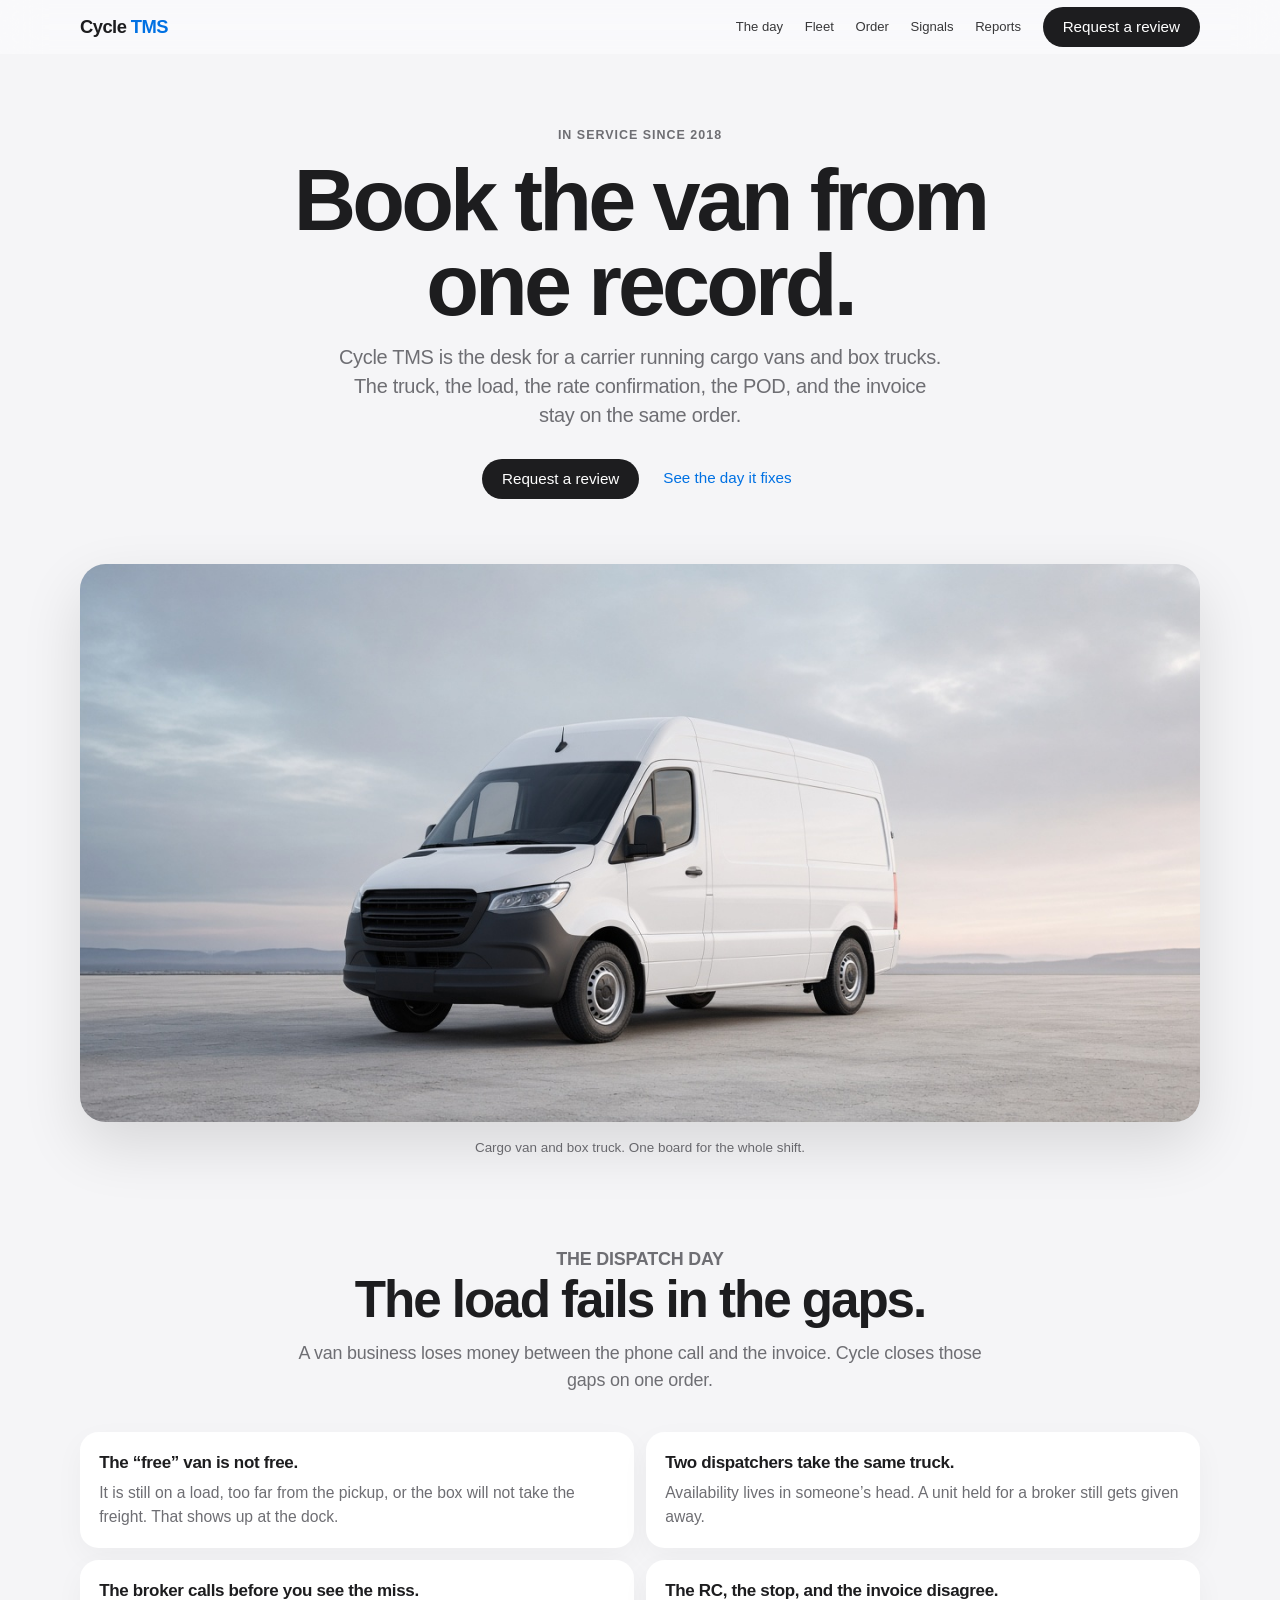
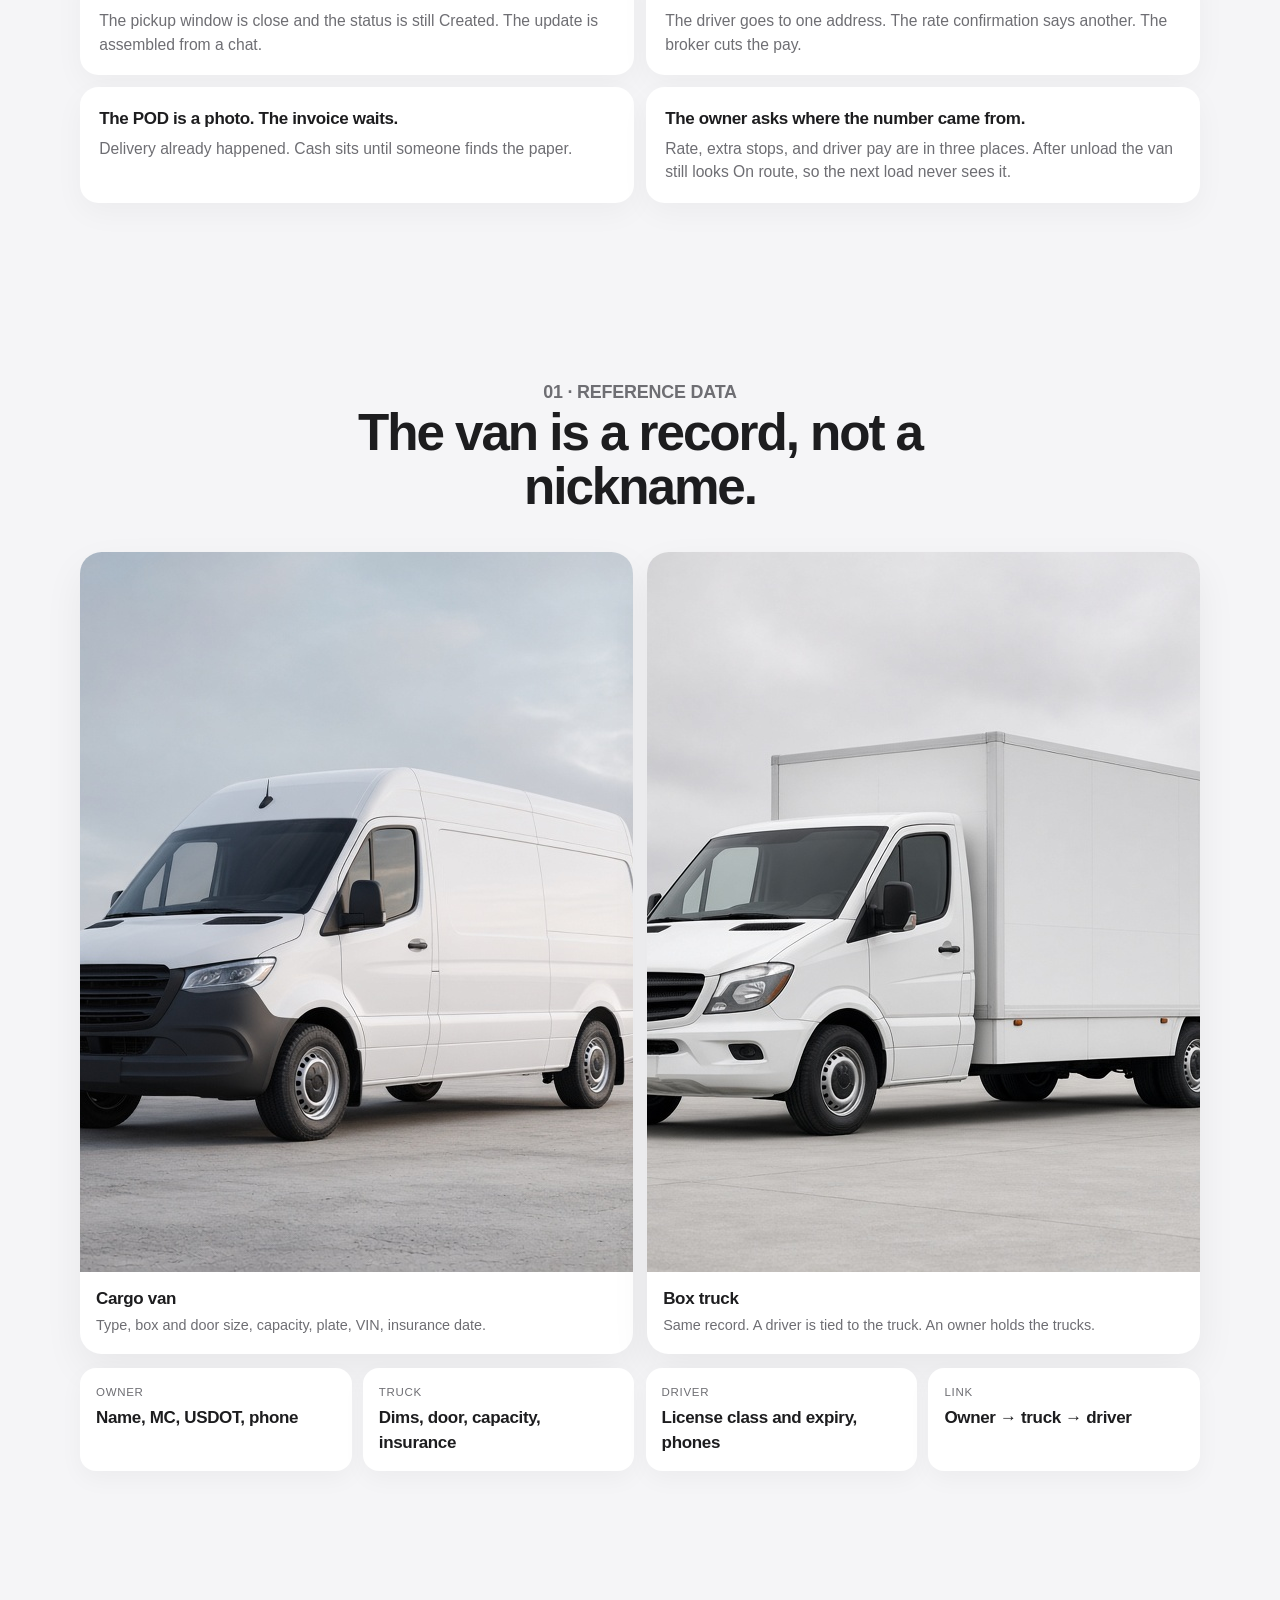
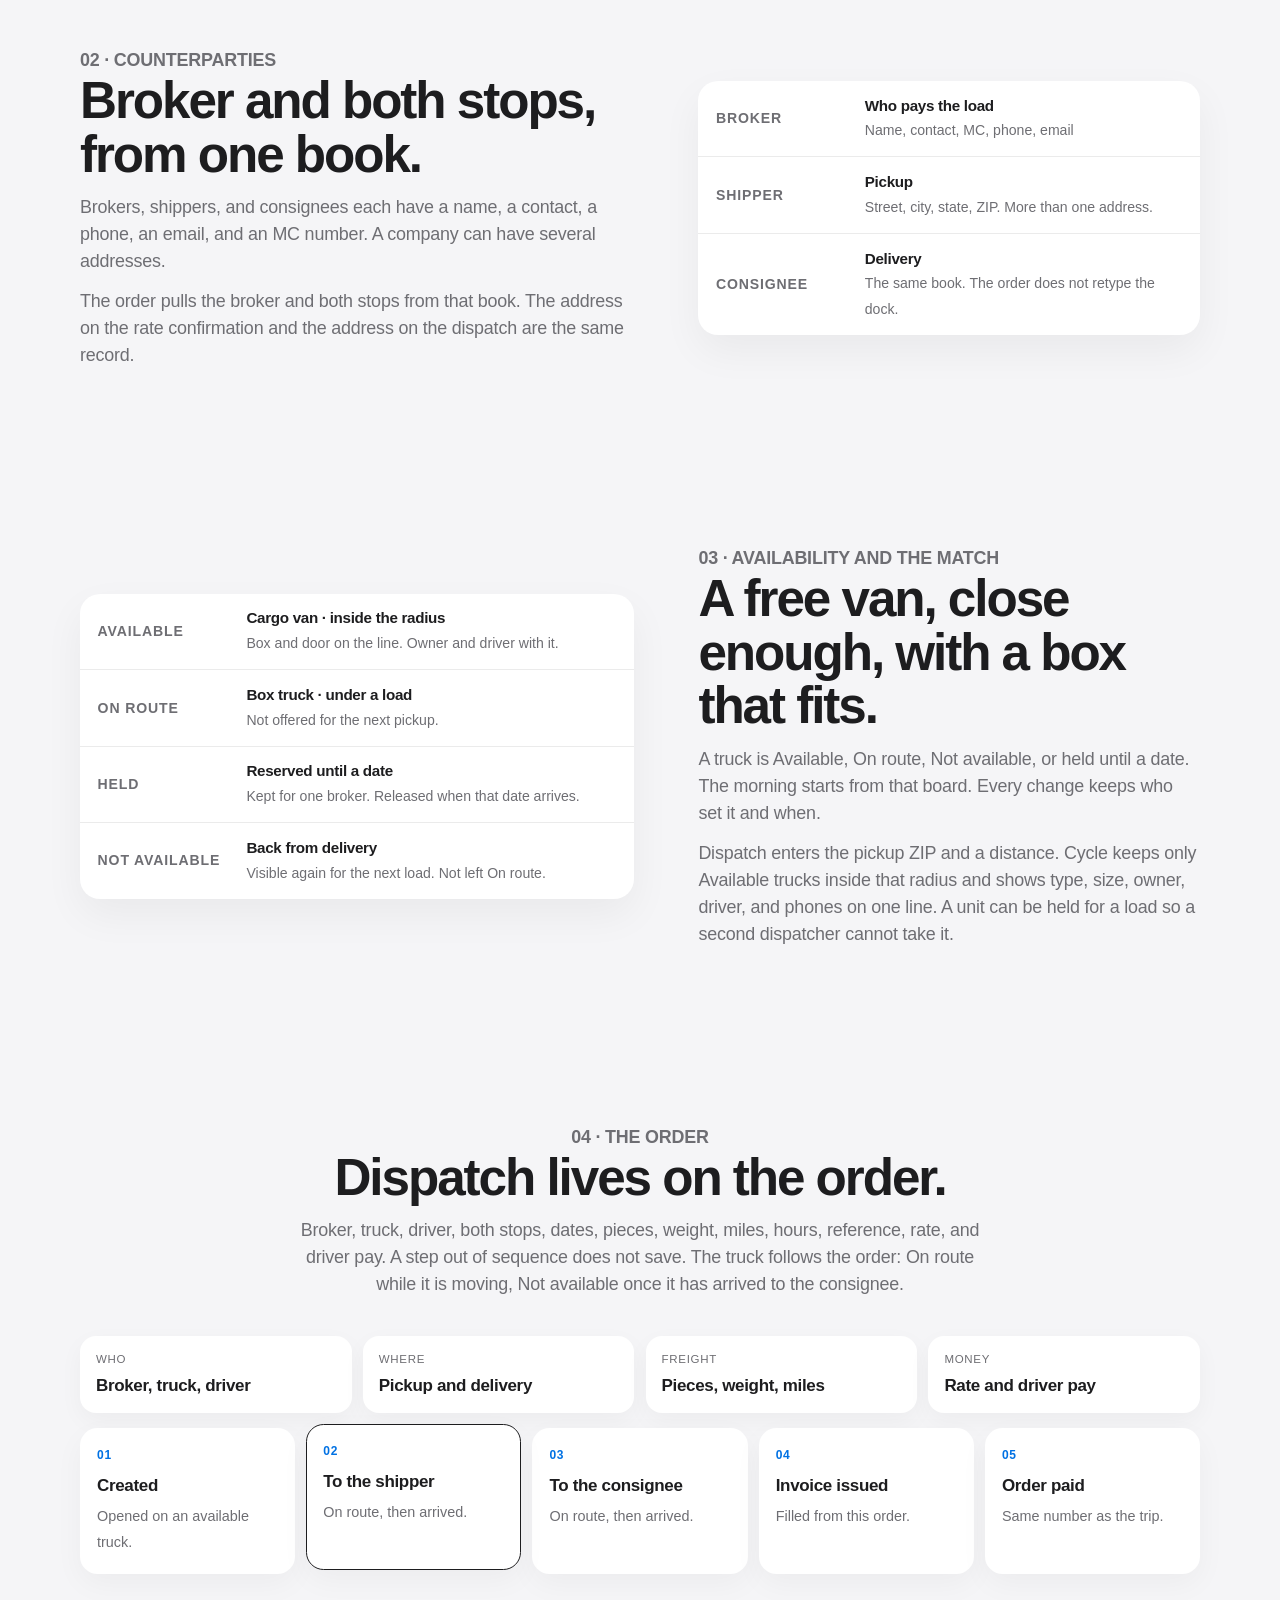
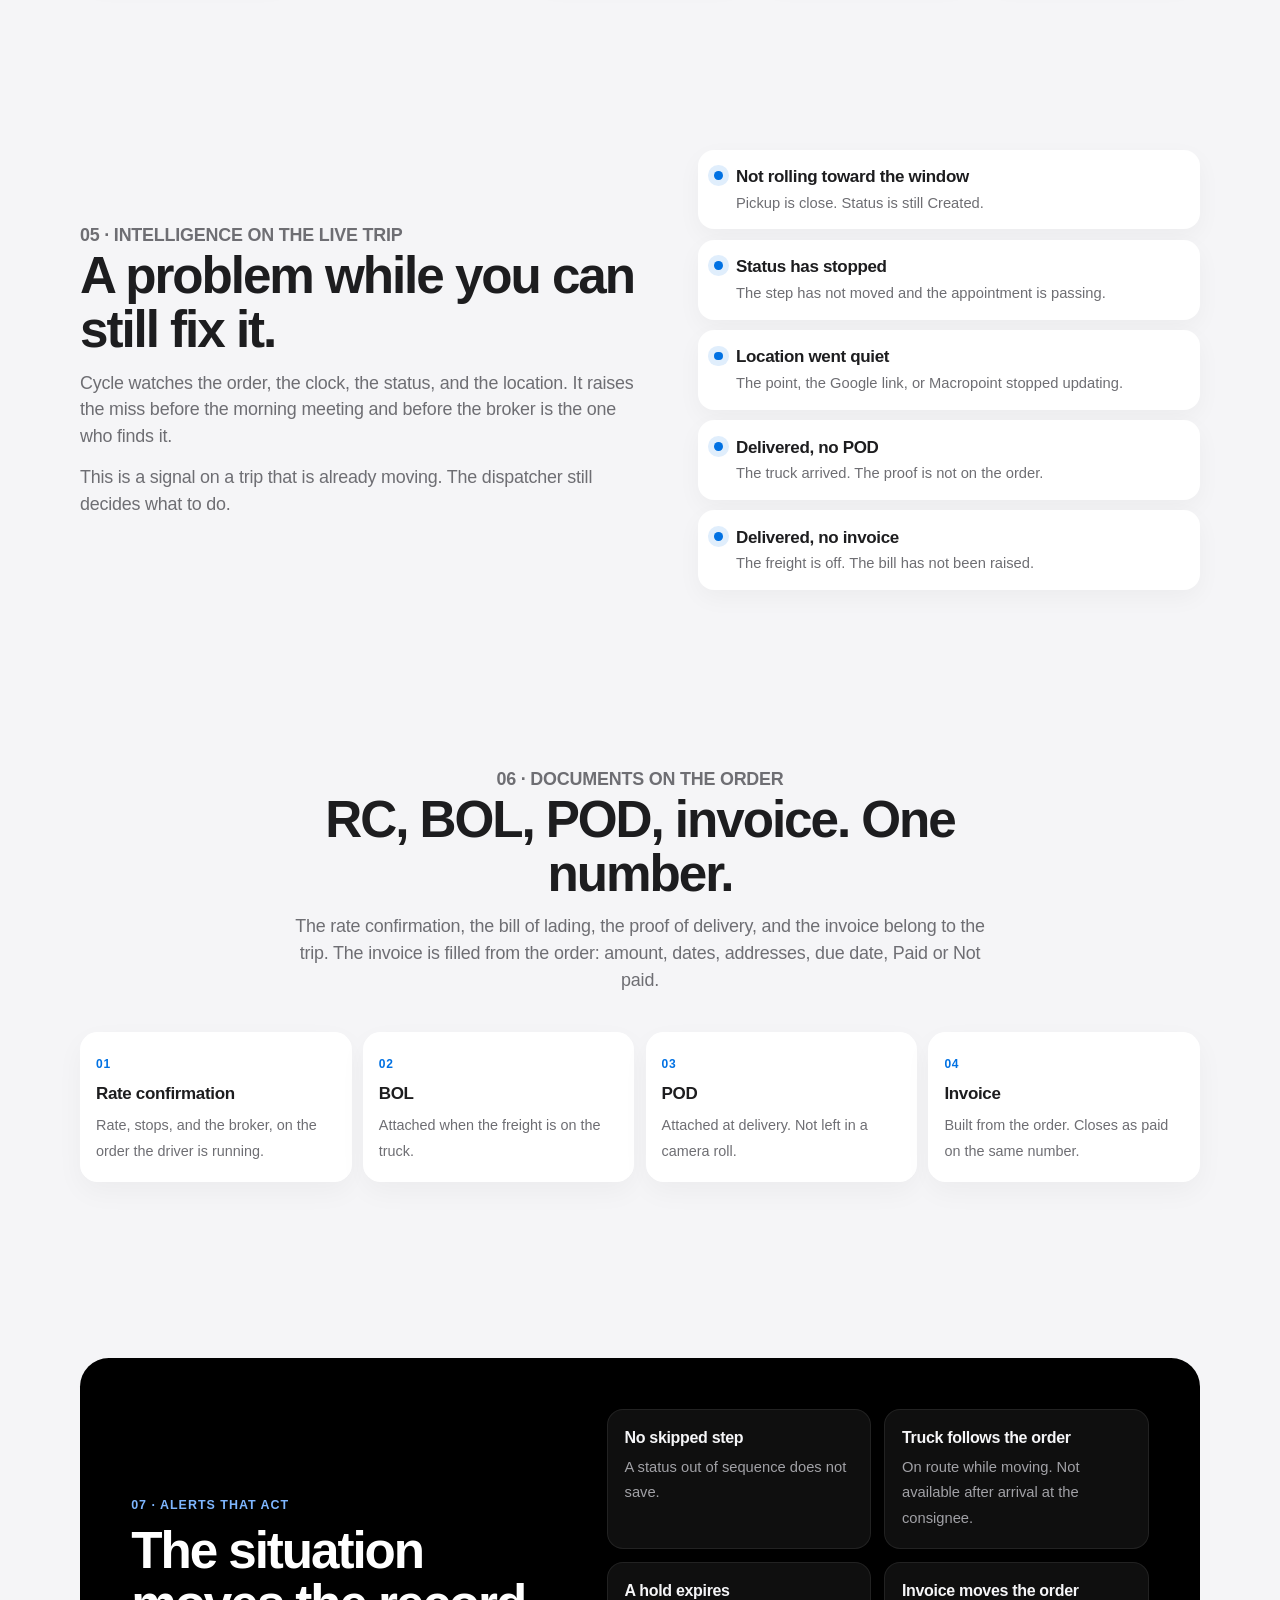
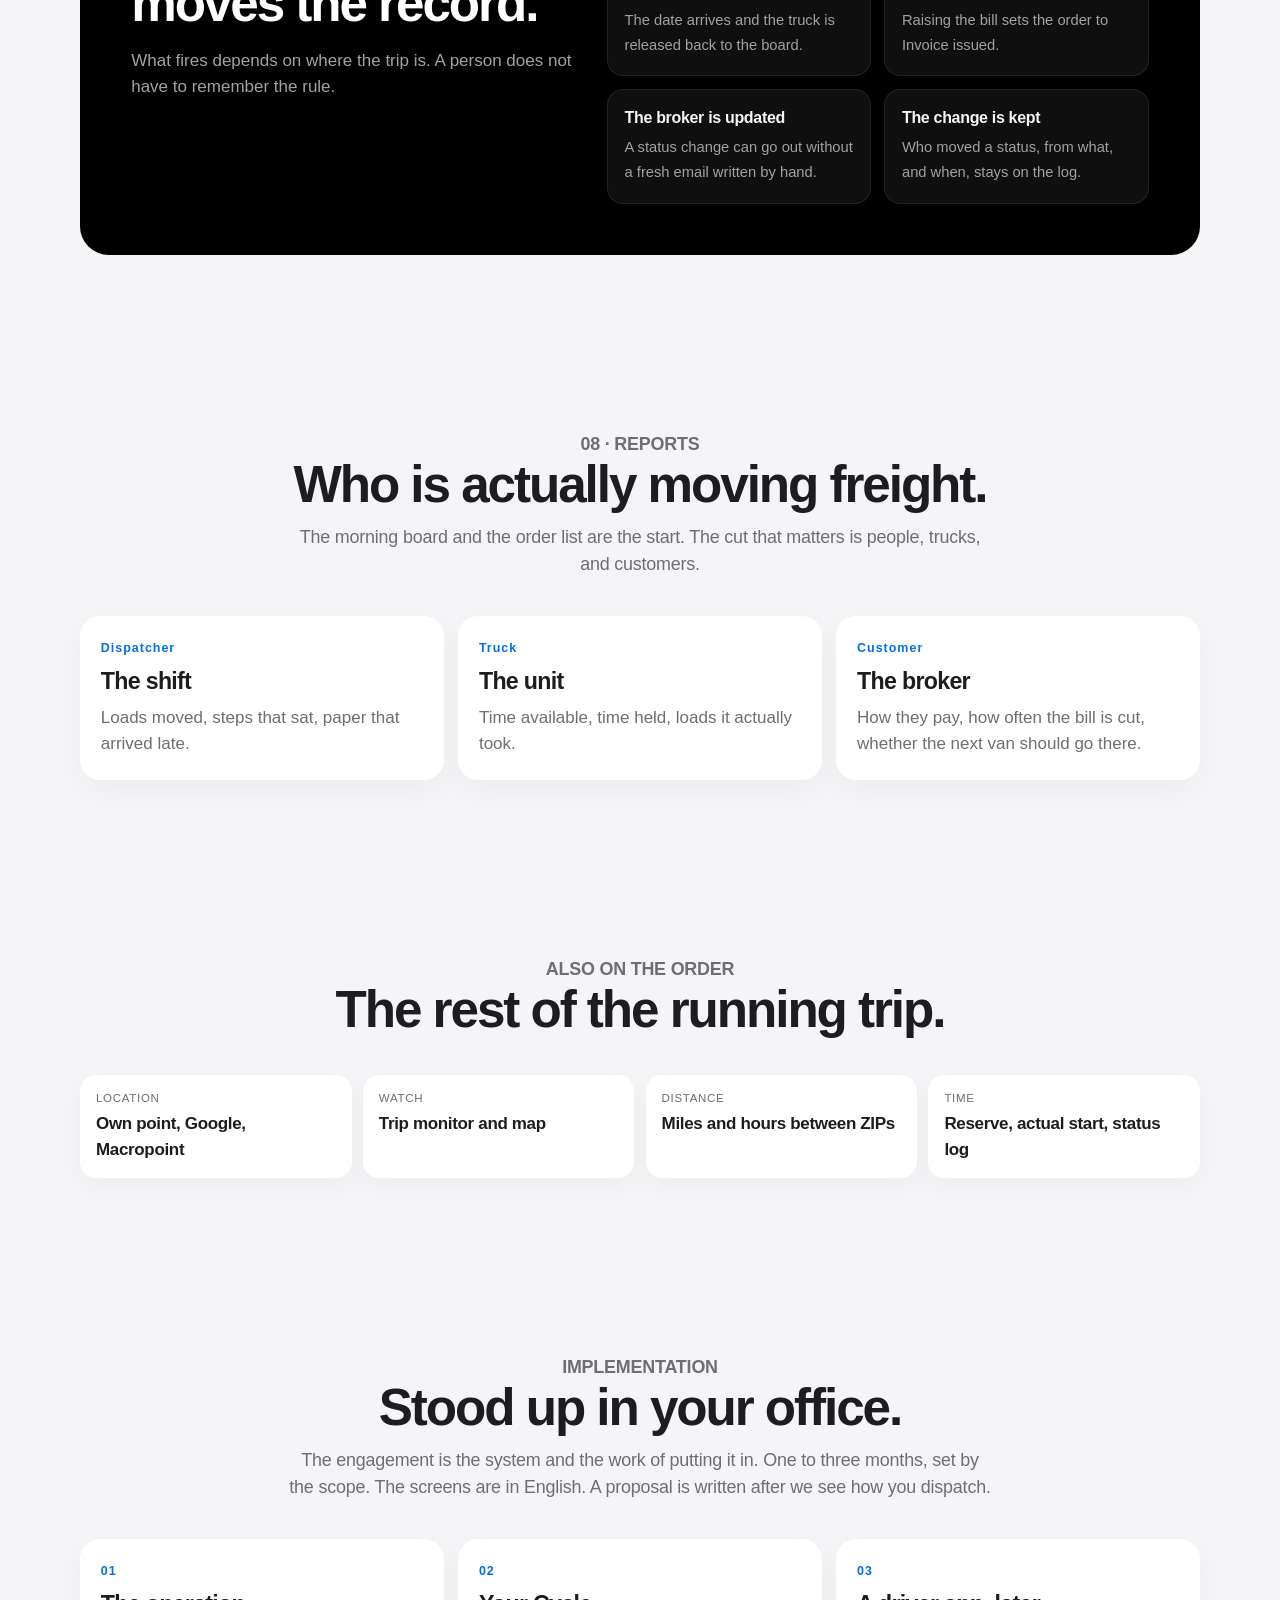
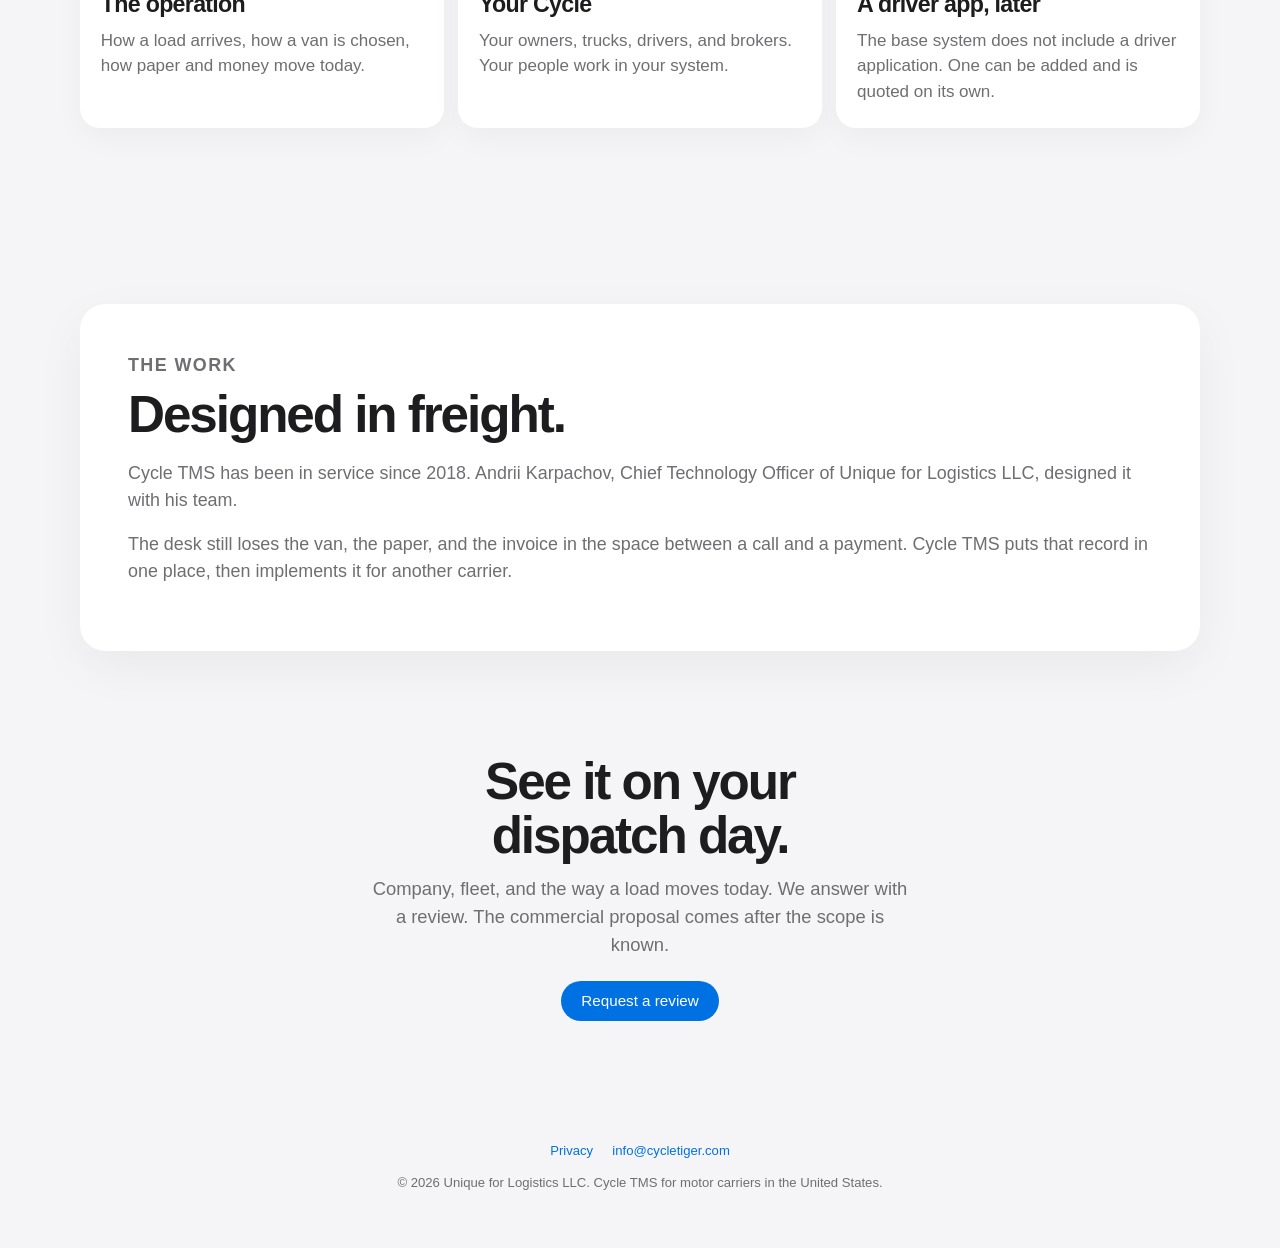
==== commit 88afda5b: "Refocus the sales page on van dispatch, documents, and live signals. Co-authored-by: Cursor <cursora" ====
--- a/index.html
+++ b/index.html
@@ -3,10 +3,10 @@
 <head>
   <meta charset="UTF-8" />
   <meta name="viewport" content="width=device-width, initial-scale=1" />
-  <title>Cycle TMS — Run the carrier from one system</title>
-  <meta name="description" content="Cycle TMS is the operating system for a motor carrier. Live fleet, dispatch intelligence, documents, and invoices. Implemented in your operation." />
-  <meta property="og:title" content="Cycle TMS — Every truck. One system." />
-  <meta property="og:description" content="A transportation system for motor carriers. In service since 2018. Designed by Andrii Karpachov and his team." />
+  <title>Cycle TMS — Dispatch cargo vans and box trucks from one record</title>
+  <meta name="description" content="Cycle TMS keeps the van, the load, the rate confirmation, the POD, and the invoice on one order. In service since 2018." />
+  <meta property="og:title" content="Cycle TMS — One record for the van and the load" />
+  <meta property="og:description" content="Availability, dispatch, documents, alerts, and reports for carriers running cargo vans and box trucks." />
   <meta property="og:type" content="website" />
   <meta property="og:url" content="https://tms.cycletiger.com/" />
   <link rel="icon" href="assets/favicon.svg" type="image/svg+xml" />
@@ -20,7 +20,7 @@
       "applicationCategory": "BusinessApplication",
       "operatingSystem": "Web",
       "url": "https://tms.cycletiger.com/",
-      "description": "Transportation management system for motor carriers, implemented in the client's operation.",
+      "description": "Transportation management system for carriers running cargo vans and box trucks.",
       "datePublished": "2018",
       "inLanguage": "en",
       "author": {
@@ -48,10 +48,11 @@
         <span class="sr-only">Menu</span>
       </button>
       <nav class="nav-links" id="site-nav" data-nav-drawer aria-label="Main">
+        <a href="#pains">The day</a>
         <a href="#fleet">Fleet</a>
         <a href="#order">Order</a>
-        <a href="#intelligence">Intelligence</a>
-        <a href="#implementation">Implementation</a>
+        <a href="#signals">Signals</a>
+        <a href="#reports">Reports</a>
         <button class="btn btn-primary" type="button" data-open-walkthrough>Request a review</button>
       </nav>
     </div>
@@ -60,102 +61,201 @@
   <main id="main">
     <section class="hero wrap">
       <p class="eyebrow">In service since 2018</p>
-      <h1>Every truck. One system.</h1>
-      <p class="hero-lead">Cycle TMS is the live operating record of a motor carrier. Owners, loads, documents, and invoices stay together. Unique implements it in your office.</p>
+      <h1>Book the van from one record.</h1>
+      <p class="hero-lead">Cycle TMS is the desk for a carrier running cargo vans and box trucks. The truck, the load, the rate confirmation, the POD, and the invoice stay on the same order.</p>
       <div class="hero-ctas">
         <button class="btn btn-primary" type="button" data-open-walkthrough>Request a review</button>
-        <a class="btn btn-ghost" href="#fleet">See the system</a>
+        <a class="btn btn-ghost" href="#pains">See the day it fixes</a>
       </div>
     </section>
 
     <figure class="stage">
-      <video autoplay muted loop playsinline poster="assets/hero-truck.jpg">
-        <source src="assets/hero-road.mp4" type="video/mp4" />
+      <video autoplay muted loop playsinline poster="assets/sprinter-van.jpg">
+        <source src="assets/sprinter-road.mp4" type="video/mp4" />
       </video>
     </figure>
-    <p class="fine wrap">Real-time control for the people who dispatch the trucks.</p>
-
-    <div class="marquee" aria-hidden="true">
-      <div class="marquee__track">
-        <span><b>Manageability</b></span><span>Transparency</span><span><b>Monitoring</b></span><span>Control</span><span>Live board</span><span><b>Dispatch intelligence</b></span>
-        <span><b>Manageability</b></span><span>Transparency</span><span><b>Monitoring</b></span><span>Control</span><span>Live board</span><span><b>Dispatch intelligence</b></span>
-      </div>
-    </div>
+    <p class="fine wrap">Cargo van and box truck. One board for the whole shift.</p>
+
+    <section id="pains">
+      <div class="wrap">
+        <div class="center-copy reveal">
+          <p class="kicker">The dispatch day</p>
+          <h2>The load fails in the gaps.</h2>
+          <p>A van business loses money between the phone call and the invoice. Cycle closes those gaps on one order.</p>
+        </div>
+        <div class="pains">
+          <article class="pain reveal"><b>The “free” van is not free.</b><p>It is still on a load, too far from the pickup, or the box will not take the freight. That shows up at the dock.</p></article>
+          <article class="pain reveal"><b>Two dispatchers take the same truck.</b><p>Availability lives in someone’s head. A unit held for a broker still gets given away.</p></article>
+          <article class="pain reveal"><b>The broker calls before you see the miss.</b><p>The pickup window is close and the status is still Created. The update is assembled from a chat.</p></article>
+          <article class="pain reveal"><b>The RC, the stop, and the invoice disagree.</b><p>The driver goes to one address. The rate confirmation says another. The broker cuts the pay.</p></article>
+          <article class="pain reveal"><b>The POD is a photo. The invoice waits.</b><p>Delivery already happened. Cash sits until someone finds the paper.</p></article>
+          <article class="pain reveal"><b>The owner asks where the number came from.</b><p>Rate, extra stops, and driver pay are in three places. After unload the van still looks On route, so the next load never sees it.</p></article>
+        </div>
+      </div>
+    </section>
 
     <section id="fleet">
+      <div class="wrap">
+        <div class="center-copy reveal">
+          <p class="kicker">01 · Reference data</p>
+          <h2>The van is a record, not a nickname.</h2>
+        </div>
+        <div class="pair">
+          <figure class="shot reveal">
+            <img src="assets/sprinter-van.jpg" alt="White cargo van" width="1280" height="720" />
+            <figcaption><strong>Cargo van</strong><span>Type, box and door size, capacity, plate, VIN, insurance date.</span></figcaption>
+          </figure>
+          <figure class="shot reveal">
+            <img src="assets/sprinter-box.jpg" alt="White box truck on a van chassis" width="1280" height="720" />
+            <figcaption><strong>Box truck</strong><span>Same record. A driver is tied to the truck. An owner holds the trucks.</span></figcaption>
+          </figure>
+        </div>
+        <div class="facts-line" style="margin-top:0.9rem">
+          <article class="factbox reveal"><small>Owner</small><b>Name, MC, USDOT, phone</b></article>
+          <article class="factbox reveal"><small>Truck</small><b>Dims, door, capacity, insurance</b></article>
+          <article class="factbox reveal"><small>Driver</small><b>License class and expiry, phones</b></article>
+          <article class="factbox reveal"><small>Link</small><b>Owner → truck → driver</b></article>
+        </div>
+      </div>
+    </section>
+
+    <section>
       <div class="wrap chapter reveal">
         <div class="copy">
-          <p class="kicker">Live fleet</p>
-          <h2>Who can take the next load.</h2>
-          <p>An owner holds the trucks. A driver is tied to a truck. The record keeps type, size, capacity, plate, and the day insurance and the license expire.</p>
-          <p>Each morning the board is known. A truck is available, on route, not available, or held until a date. Every change keeps who set it, and when.</p>
-        </div>
-        <figure class="frame">
-          <img src="assets/hero-truck.jpg" alt="A white tractor on an open lot at dawn" width="1280" height="720" />
-        </figure>
+          <p class="kicker">02 · Counterparties</p>
+          <h2>Broker and both stops, from one book.</h2>
+          <p>Brokers, shippers, and consignees each have a name, a contact, a phone, an email, and an MC number. A company can have several addresses.</p>
+          <p>The order pulls the broker and both stops from that book. The address on the rate confirmation and the address on the dispatch are the same record.</p>
+        </div>
+        <div class="sheet" aria-label="What a counterparty holds">
+          <div class="sheet__row"><span class="tag tag--run">Broker</span><div><strong>Who pays the load</strong><span>Name, contact, MC, phone, email</span></div></div>
+          <div class="sheet__row"><span class="tag tag--free">Shipper</span><div><strong>Pickup</strong><span>Street, city, state, ZIP. More than one address.</span></div></div>
+          <div class="sheet__row"><span class="tag tag--hold">Consignee</span><div><strong>Delivery</strong><span>The same book. The order does not retype the dock.</span></div></div>
+        </div>
+      </div>
+    </section>
+
+    <section id="match">
+      <div class="wrap chapter reverse reveal">
+        <div class="copy">
+          <p class="kicker">03 · Availability and the match</p>
+          <h2>A free van, close enough, with a box that fits.</h2>
+          <p>A truck is Available, On route, Not available, or held until a date. The morning starts from that board. Every change keeps who set it and when.</p>
+          <p>Dispatch enters the pickup ZIP and a distance. Cycle keeps only Available trucks inside that radius and shows type, size, owner, driver, and phones on one line. A unit can be held for a load so a second dispatcher cannot take it.</p>
+        </div>
+        <div class="sheet" aria-label="Fleet availability">
+          <div class="sheet__row"><span class="tag tag--free">Available</span><div><strong>Cargo van · inside the radius</strong><span>Box and door on the line. Owner and driver with it.</span></div></div>
+          <div class="sheet__row"><span class="tag tag--run">On route</span><div><strong>Box truck · under a load</strong><span>Not offered for the next pickup.</span></div></div>
+          <div class="sheet__row"><span class="tag tag--hold">Held</span><div><strong>Reserved until a date</strong><span>Kept for one broker. Released when that date arrives.</span></div></div>
+          <div class="sheet__row"><span class="tag tag--off">Not available</span><div><strong>Back from delivery</strong><span>Visible again for the next load. Not left On route.</span></div></div>
+        </div>
       </div>
     </section>
 
     <section id="order">
+      <div class="wrap">
+        <div class="center-copy reveal">
+          <p class="kicker">04 · The order</p>
+          <h2>Dispatch lives on the order.</h2>
+          <p>Broker, truck, driver, both stops, dates, pieces, weight, miles, hours, reference, rate, and driver pay. A step out of sequence does not save. The truck follows the order: On route while it is moving, Not available once it has arrived to the consignee.</p>
+        </div>
+        <div class="facts-line reveal">
+          <article class="factbox"><small>Who</small><b>Broker, truck, driver</b></article>
+          <article class="factbox"><small>Where</small><b>Pickup and delivery</b></article>
+          <article class="factbox"><small>Freight</small><b>Pieces, weight, miles</b></article>
+          <article class="factbox"><small>Money</small><b>Rate and driver pay</b></article>
+        </div>
+        <ol class="flow" data-flow style="margin-top:0.9rem">
+          <li><span class="n">01</span><strong>Created</strong><span>Opened on an available truck.</span></li>
+          <li><span class="n">02</span><strong>To the shipper</strong><span>On route, then arrived.</span></li>
+          <li><span class="n">03</span><strong>To the consignee</strong><span>On route, then arrived.</span></li>
+          <li><span class="n">04</span><strong>Invoice issued</strong><span>Filled from this order.</span></li>
+          <li><span class="n">05</span><strong>Order paid</strong><span>Same number as the trip.</span></li>
+        </ol>
+      </div>
+    </section>
+
+    <section id="signals">
+      <div class="wrap chapter reveal">
+        <div class="copy">
+          <p class="kicker">05 · Intelligence on the live trip</p>
+          <h2>A problem while you can still fix it.</h2>
+          <p>Cycle watches the order, the clock, the status, and the location. It raises the miss before the morning meeting and before the broker is the one who finds it.</p>
+          <p>This is a signal on a trip that is already moving. The dispatcher still decides what to do.</p>
+        </div>
+        <div class="signals">
+          <article class="signal"><i class="dot"></i><div><b>Not rolling toward the window</b><span>Pickup is close. Status is still Created.</span></div></article>
+          <article class="signal"><i class="dot"></i><div><b>Status has stopped</b><span>The step has not moved and the appointment is passing.</span></div></article>
+          <article class="signal"><i class="dot"></i><div><b>Location went quiet</b><span>The point, the Google link, or Macropoint stopped updating.</span></div></article>
+          <article class="signal"><i class="dot"></i><div><b>Delivered, no POD</b><span>The truck arrived. The proof is not on the order.</span></div></article>
+          <article class="signal"><i class="dot"></i><div><b>Delivered, no invoice</b><span>The freight is off. The bill has not been raised.</span></div></article>
+        </div>
+      </div>
+    </section>
+
+    <section id="papers">
+      <div class="wrap">
+        <div class="center-copy reveal">
+          <p class="kicker">06 · Documents on the order</p>
+          <h2>RC, BOL, POD, invoice. One number.</h2>
+          <p>The rate confirmation, the bill of lading, the proof of delivery, and the invoice belong to the trip. The invoice is filled from the order: amount, dates, addresses, due date, Paid or Not paid.</p>
+        </div>
+        <div class="docs">
+          <article class="doc reveal"><span class="n">01</span><strong>Rate confirmation</strong><span>Rate, stops, and the broker, on the order the driver is running.</span></article>
+          <article class="doc reveal"><span class="n">02</span><strong>BOL</strong><span>Attached when the freight is on the truck.</span></article>
+          <article class="doc reveal"><span class="n">03</span><strong>POD</strong><span>Attached at delivery. Not left in a camera roll.</span></article>
+          <article class="doc reveal"><span class="n">04</span><strong>Invoice</strong><span>Built from the order. Closes as paid on the same number.</span></article>
+        </div>
+      </div>
+    </section>
+
+    <section>
       <div class="wrap">
         <div class="band reveal">
           <div>
-            <p class="kicker">One order</p>
-            <h2>The trip, the paper, and the money.</h2>
-            <p>Broker, pickup, delivery, miles, the amount of the order, and what the driver is paid sit on the same document. A status that skips a step does not save. The truck’s availability moves with the order.</p>
+            <p class="kicker">07 · Alerts that act</p>
+            <h2>The situation moves the record.</h2>
+            <p>What fires depends on where the trip is. A person does not have to remember the rule.</p>
           </div>
           <div class="tiles">
-            <article class="tile"><strong>Broker and stops</strong><span>Shipper, consignee, address, contact, and MC number, pulled onto the order.</span></article>
-            <article class="tile"><strong>BOL and POD</strong><span>The bill of lading and the proof of delivery are filed on that trip.</span></article>
-            <article class="tile"><strong>Invoice</strong><span>Raised from the order. Amount, due date, paid or not paid.</span></article>
-            <article class="tile"><strong>Settlement</strong><span>Driver pay stays next to the rate. Profit is the difference on the order.</span></article>
+            <article class="tile"><strong>No skipped step</strong><span>A status out of sequence does not save.</span></article>
+            <article class="tile"><strong>Truck follows the order</strong><span>On route while moving. Not available after arrival at the consignee.</span></article>
+            <article class="tile"><strong>A hold expires</strong><span>The date arrives and the truck is released back to the board.</span></article>
+            <article class="tile"><strong>Invoice moves the order</strong><span>Raising the bill sets the order to Invoice issued.</span></article>
+            <article class="tile"><strong>The broker is updated</strong><span>A status change can go out without a fresh email written by hand.</span></article>
+            <article class="tile"><strong>The change is kept</strong><span>Who moved a status, from what, and when, stays on the log.</span></article>
           </div>
         </div>
       </div>
     </section>
 
+    <section id="reports">
+      <div class="wrap">
+        <div class="center-copy reveal">
+          <p class="kicker">08 · Reports</p>
+          <h2>Who is actually moving freight.</h2>
+          <p>The morning board and the order list are the start. The cut that matters is people, trucks, and customers.</p>
+        </div>
+        <div class="cards">
+          <article class="card reveal"><div class="num">Dispatcher</div><h3>The shift</h3><p>Loads moved, steps that sat, paper that arrived late.</p></article>
+          <article class="card reveal"><div class="num">Truck</div><h3>The unit</h3><p>Time available, time held, loads it actually took.</p></article>
+          <article class="card reveal"><div class="num">Customer</div><h3>The broker</h3><p>How they pay, how often the bill is cut, whether the next van should go there.</p></article>
+        </div>
+      </div>
+    </section>
+
     <section>
-      <div class="wrap chapter reverse reveal">
-        <div class="copy">
-          <p class="kicker">Documents to cash</p>
-          <h2>From the signed paper to paid.</h2>
-          <p>When the freight is on the truck, the bill of lading is attached. At delivery, proof of delivery follows. The invoice is filled from the order and starts as not paid.</p>
-          <p>When the money is in, the order is paid. The trip and the receivable are one number.</p>
-        </div>
-        <figure class="frame">
-          <img src="assets/papers.jpg" alt="Two blank sheets and a pen on a stone surface" width="1280" height="720" />
-        </figure>
-      </div>
-    </section>
-
-    <section id="intelligence">
-      <div class="wrap chapter reveal">
-        <div class="copy">
-          <p class="kicker">Dispatch intelligence</p>
-          <h2>The closest truck that is actually free.</h2>
-          <p>Dispatch enters a pickup ZIP and a distance. Cycle calculates which available trucks sit inside that radius and lines up the driver and the owner with them.</p>
-          <p>Location stays on the trip: the carrier’s own point, a Google link, or Macropoint. The desk watches the load instead of calling for it.</p>
-        </div>
-        <figure class="frame">
-          <img src="assets/route-line.jpg" alt="A single route drawn between two points on a quiet map" width="1280" height="720" />
-        </figure>
-      </div>
-    </section>
-
-    <section id="load">
-      <div class="wrap">
-        <div class="center-copy reveal">
-          <p class="kicker">The path</p>
-          <h2>Five steps. No skipping.</h2>
-          <p>The order moves in sequence. The truck goes on route with the freight and drops to not available once it has arrived to the consignee.</p>
-        </div>
-        <ol class="flow" data-flow>
-          <li><span class="n">01</span><strong>Created</strong><span>Opened on an available truck. The driver comes with it.</span></li>
-          <li><span class="n">02</span><strong>To the shipper</strong><span>On route, then arrived. The bill of lading is attached.</span></li>
-          <li><span class="n">03</span><strong>To the consignee</strong><span>On route, then arrived. Proof of delivery is attached.</span></li>
-          <li><span class="n">04</span><strong>Invoice issued</strong><span>Filled from the order. Status starts unpaid.</span></li>
-          <li><span class="n">05</span><strong>Order paid</strong><span>The receivable closes on the same trip.</span></li>
-        </ol>
+      <div class="wrap">
+        <div class="center-copy reveal">
+          <p class="kicker">Also on the order</p>
+          <h2>The rest of the running trip.</h2>
+        </div>
+        <div class="facts-line">
+          <article class="factbox reveal"><small>Location</small><b>Own point, Google, Macropoint</b></article>
+          <article class="factbox reveal"><small>Watch</small><b>Trip monitor and map</b></article>
+          <article class="factbox reveal"><small>Distance</small><b>Miles and hours between ZIPs</b></article>
+          <article class="factbox reveal"><small>Time</small><b>Reserve, actual start, status log</b></article>
+        </div>
       </div>
     </section>
 
@@ -167,21 +267,9 @@
           <p>The engagement is the system and the work of putting it in. One to three months, set by the scope. The screens are in English. A proposal is written after we see how you dispatch.</p>
         </div>
         <div class="cards">
-          <article class="card reveal">
-            <div class="num">01</div>
-            <h3>The operation</h3>
-            <p>How a load arrives, how a truck is chosen, how paper and money move today.</p>
-          </article>
-          <article class="card reveal">
-            <div class="num">02</div>
-            <h3>Your Cycle</h3>
-            <p>Your owners, trucks, drivers, and brokers. Your people work in your system.</p>
-          </article>
-          <article class="card reveal">
-            <div class="num">03</div>
-            <h3>A driver app, later</h3>
-            <p>The base system does not include a driver application. One can be added and is quoted on its own.</p>
-          </article>
+          <article class="card reveal"><div class="num">01</div><h3>The operation</h3><p>How a load arrives, how a van is chosen, how paper and money move today.</p></article>
+          <article class="card reveal"><div class="num">02</div><h3>Your Cycle</h3><p>Your owners, trucks, drivers, and brokers. Your people work in your system.</p></article>
+          <article class="card reveal"><div class="num">03</div><h3>A driver app, later</h3><p>The base system does not include a driver application. One can be added and is quoted on its own.</p></article>
         </div>
       </div>
     </section>
@@ -191,8 +279,8 @@
         <article class="work reveal">
           <p class="kicker">The work</p>
           <h2>Designed in freight.</h2>
-          <p>Cycle TMS has been in service since 2018. Andrii Karpachov, Chief Technology Officer of Unique for Logistics LLC, designed it with his team. The system was built for the daily control of trucks and loads.</p>
-          <p>Motor carriers still move a large share of domestic freight with the status in a call and the paperwork in a mailbox. Cycle TMS puts that record in one place, then implements it for another carrier.</p>
+          <p>Cycle TMS has been in service since 2018. Andrii Karpachov, Chief Technology Officer of Unique for Logistics LLC, designed it with his team.</p>
+          <p>The desk still loses the van, the paper, and the invoice in the space between a call and a payment. Cycle TMS puts that record in one place, then implements it for another carrier.</p>
         </article>
       </div>
     </section>
@@ -245,7 +333,7 @@
         </div>
         <div class="field">
           <label for="note">How you dispatch today</label>
-          <textarea id="note" name="note" placeholder="How a load is accepted, how a truck is chosen, how the invoice is sent."></textarea>
+          <textarea id="note" name="note" placeholder="How a load is accepted, how a van is chosen, how the invoice is sent."></textarea>
         </div>
         <p class="form-error" data-form-error hidden>Enter a name, a company, and a valid email.</p>
         <button class="btn btn-blue" type="submit">Email this request</button>
--- a/css/site.css
+++ b/css/site.css
@@ -581,6 +581,163 @@
   to { transform: translateX(-50%); }
 }
 
+.pair {
+  display: grid;
+  gap: 0.9rem;
+}
+
+@media (min-width: 800px) {
+  .pair { grid-template-columns: 1fr 1fr; }
+}
+
+.shot {
+  margin: 0;
+  background: #fff;
+  border-radius: var(--radius);
+  overflow: hidden;
+  box-shadow: 0 16px 40px rgba(0, 0, 0, 0.06);
+}
+
+.shot img { width: 100%; aspect-ratio: 16 / 10; object-fit: cover; }
+
+.shot figcaption {
+  padding: 0.9rem 1rem 1.05rem;
+}
+
+.shot strong { display: block; letter-spacing: -0.02em; }
+.shot span { color: var(--muted); font-size: 0.9rem; }
+
+.pains {
+  display: grid;
+  gap: 0.75rem;
+}
+
+@media (min-width: 800px) {
+  .pains { grid-template-columns: 1fr 1fr; }
+}
+
+.pain {
+  background: #fff;
+  border-radius: 1.15rem;
+  padding: 1.15rem 1.2rem 1.2rem;
+  box-shadow: 0 10px 30px rgba(0, 0, 0, 0.04);
+}
+
+.pain b { display: block; letter-spacing: -0.02em; margin-bottom: 0.35rem; }
+.pain p { margin: 0; color: var(--muted); font-size: 0.98rem; }
+
+.sheet {
+  background: #fff;
+  border-radius: 1.25rem;
+  overflow: hidden;
+  box-shadow: 0 16px 40px rgba(0, 0, 0, 0.05);
+}
+
+.sheet__row {
+  display: grid;
+  grid-template-columns: 8.5rem 1fr;
+  gap: 0.8rem;
+  padding: 0.85rem 1.1rem;
+  border-top: 1px solid var(--line);
+  align-items: center;
+}
+
+.sheet__row:first-child { border-top: 0; }
+
+.tag {
+  font-size: 0.72rem;
+  font-weight: 650;
+  letter-spacing: 0.06em;
+  text-transform: uppercase;
+}
+
+.tag--free { color: #137333; }
+.tag--run { color: var(--blue); }
+.tag--hold { color: #9a6700; }
+.tag--off { color: var(--muted); }
+
+.sheet__row strong { display: block; font-size: 0.95rem; letter-spacing: -0.02em; }
+.sheet__row span { color: var(--muted); font-size: 0.88rem; }
+
+.facts-line {
+  display: grid;
+  gap: 0.7rem;
+}
+
+@media (min-width: 700px) {
+  .facts-line { grid-template-columns: repeat(4, 1fr); }
+}
+
+.factbox {
+  background: #fff;
+  border-radius: 1rem;
+  padding: 0.95rem 1rem;
+  box-shadow: 0 8px 24px rgba(0, 0, 0, 0.04);
+}
+
+.factbox small {
+  display: block;
+  color: var(--muted);
+  font-size: 0.72rem;
+  letter-spacing: 0.06em;
+  text-transform: uppercase;
+  margin-bottom: 0.25rem;
+}
+
+.factbox b { letter-spacing: -0.02em; }
+
+.docs {
+  display: grid;
+  gap: 0.7rem;
+}
+
+@media (min-width: 800px) {
+  .docs { grid-template-columns: repeat(4, 1fr); }
+}
+
+.doc {
+  background: #fff;
+  border-radius: 1.1rem;
+  padding: 1.1rem 1rem 1.15rem;
+  box-shadow: 0 10px 28px rgba(0, 0, 0, 0.04);
+  position: relative;
+}
+
+.doc .n {
+  color: var(--blue);
+  font-size: 0.75rem;
+  font-weight: 650;
+  letter-spacing: 0.06em;
+}
+
+.doc strong { display: block; margin: 0.35rem 0; letter-spacing: -0.02em; }
+.doc span { color: var(--muted); font-size: 0.9rem; }
+
+.signals { display: grid; gap: 0.65rem; }
+
+.signal {
+  display: grid;
+  grid-template-columns: auto 1fr;
+  gap: 0.8rem;
+  align-items: start;
+  background: #fff;
+  border-radius: 1rem;
+  padding: 0.9rem 1rem;
+  box-shadow: 0 8px 24px rgba(0, 0, 0, 0.04);
+}
+
+.dot {
+  width: 0.55rem;
+  height: 0.55rem;
+  margin-top: 0.45rem;
+  border-radius: 50%;
+  background: var(--blue);
+  box-shadow: 0 0 0 6px rgba(0, 113, 227, 0.12);
+}
+
+.signal b { display: block; letter-spacing: -0.02em; }
+.signal span { color: var(--muted); font-size: 0.92rem; }
+
 @media (prefers-reduced-motion: reduce) {
   html { scroll-behavior: auto; }
   .reveal, .stage { animation: none; opacity: 1; transform: none; }
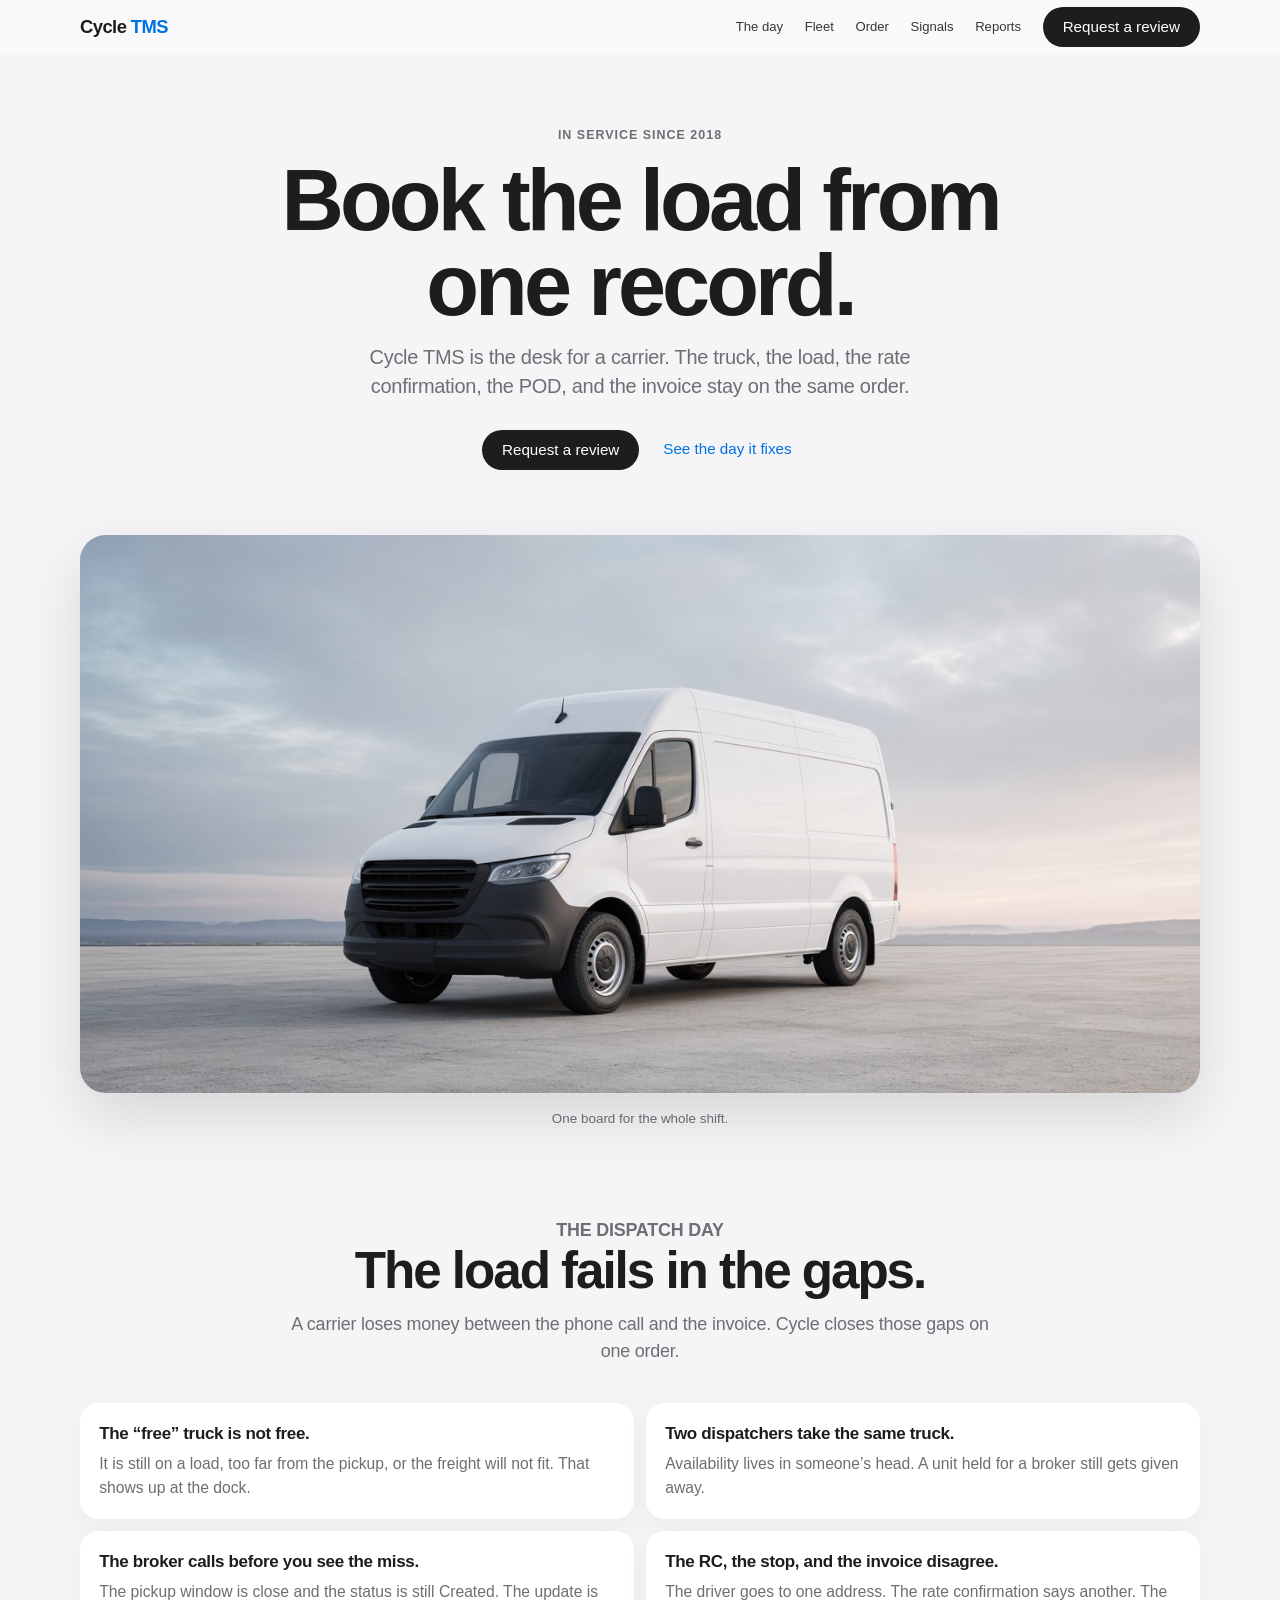
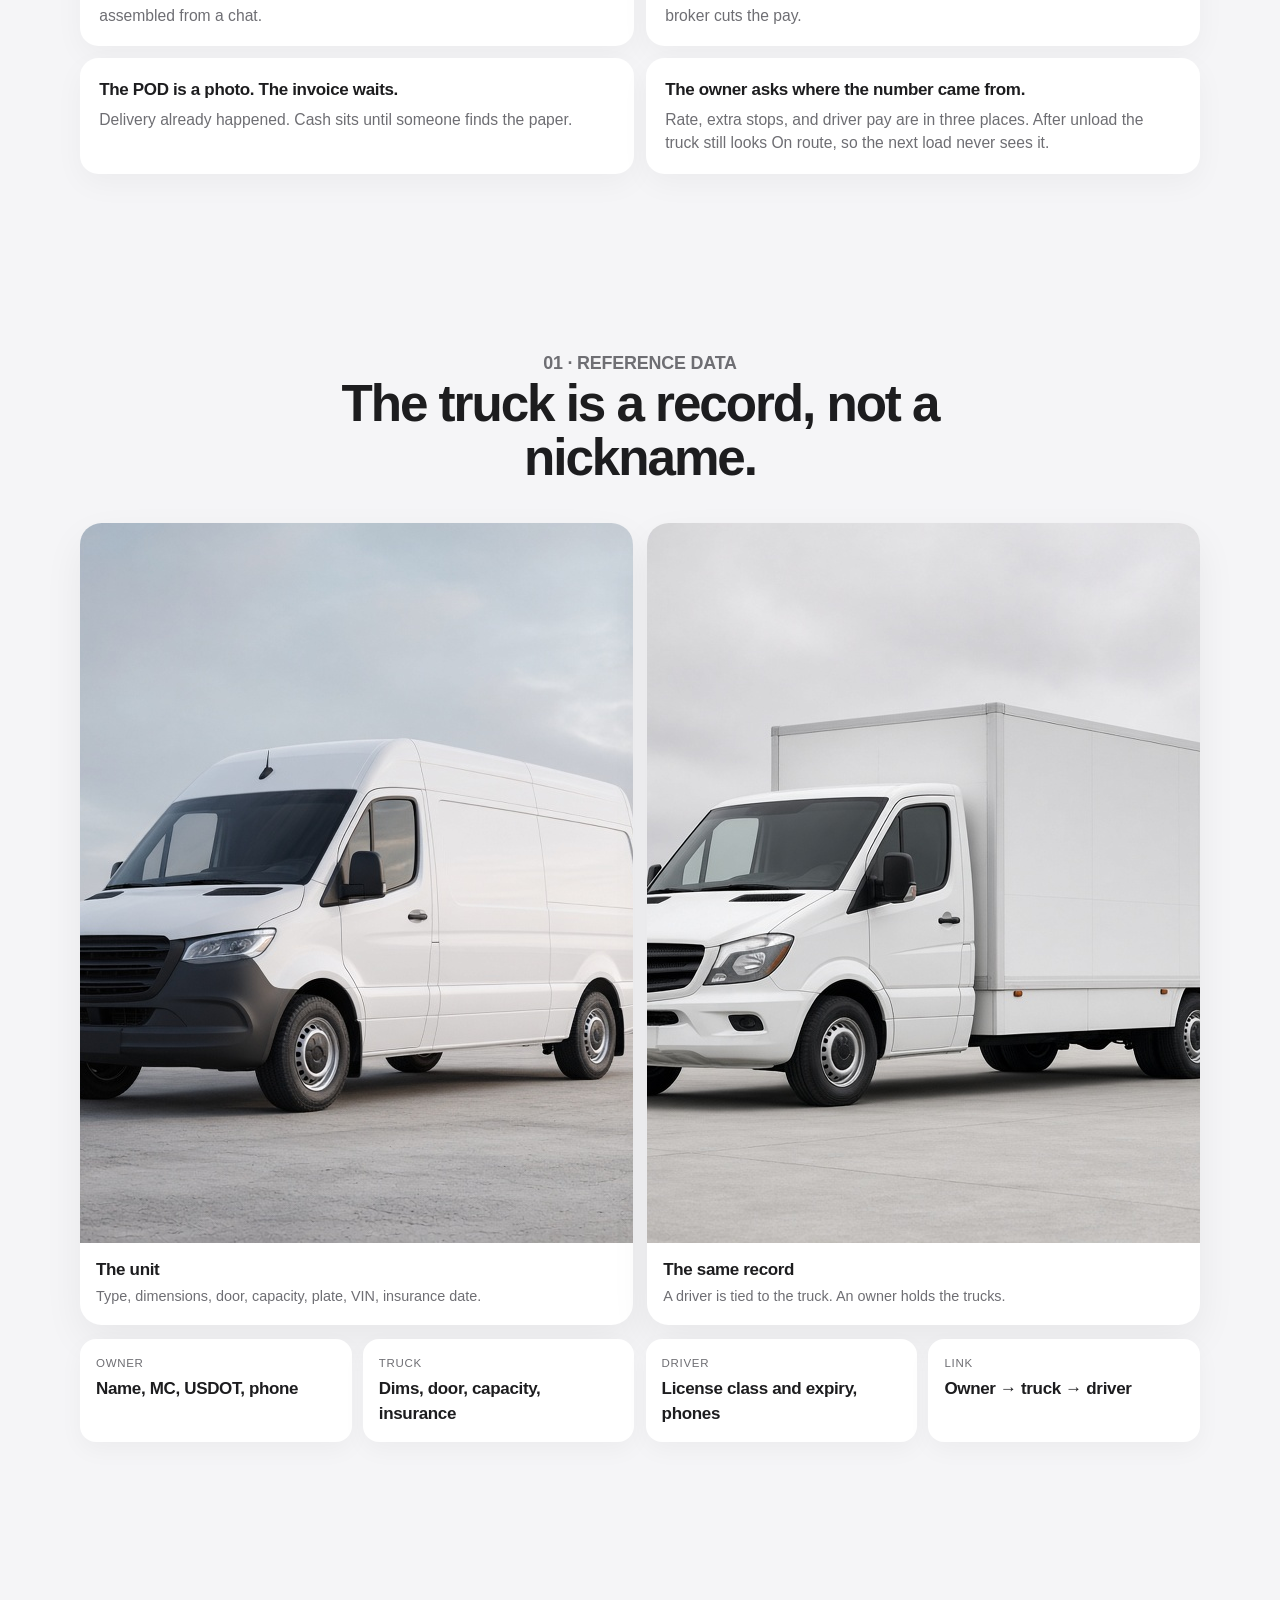
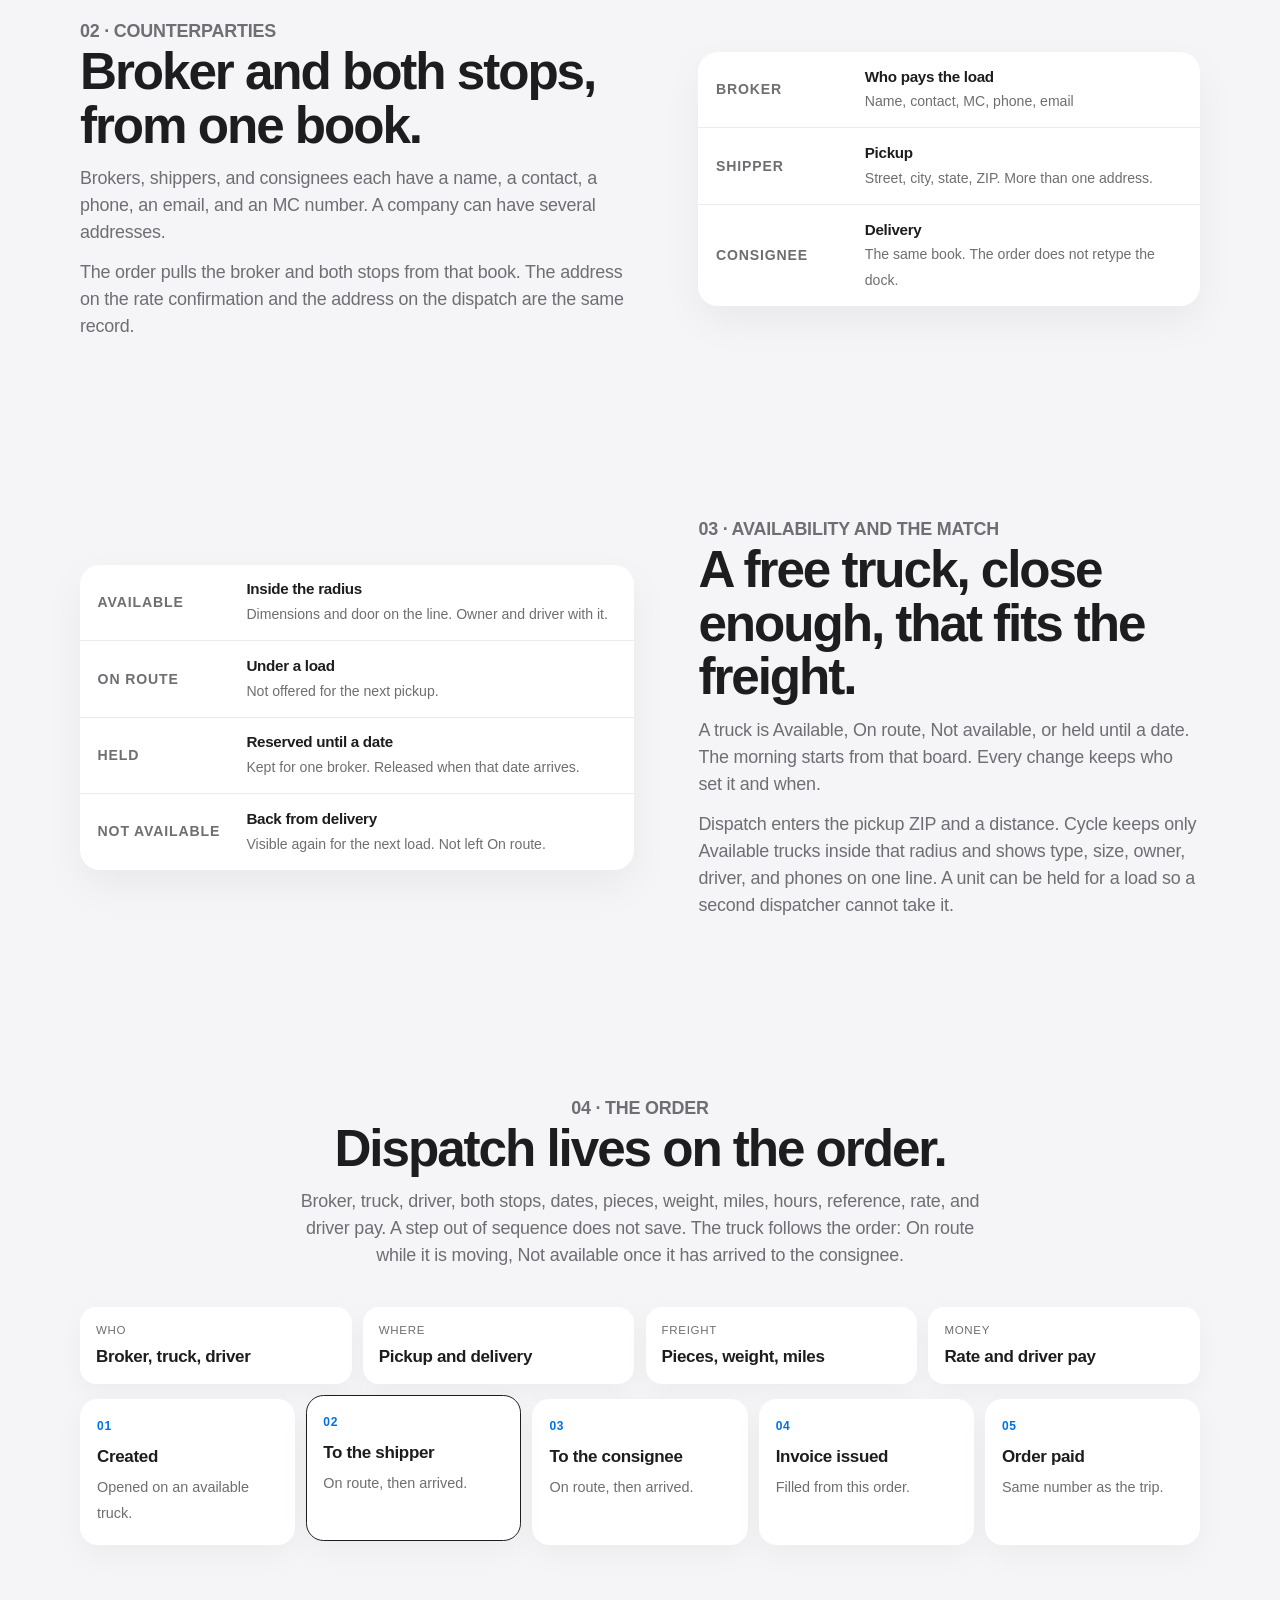
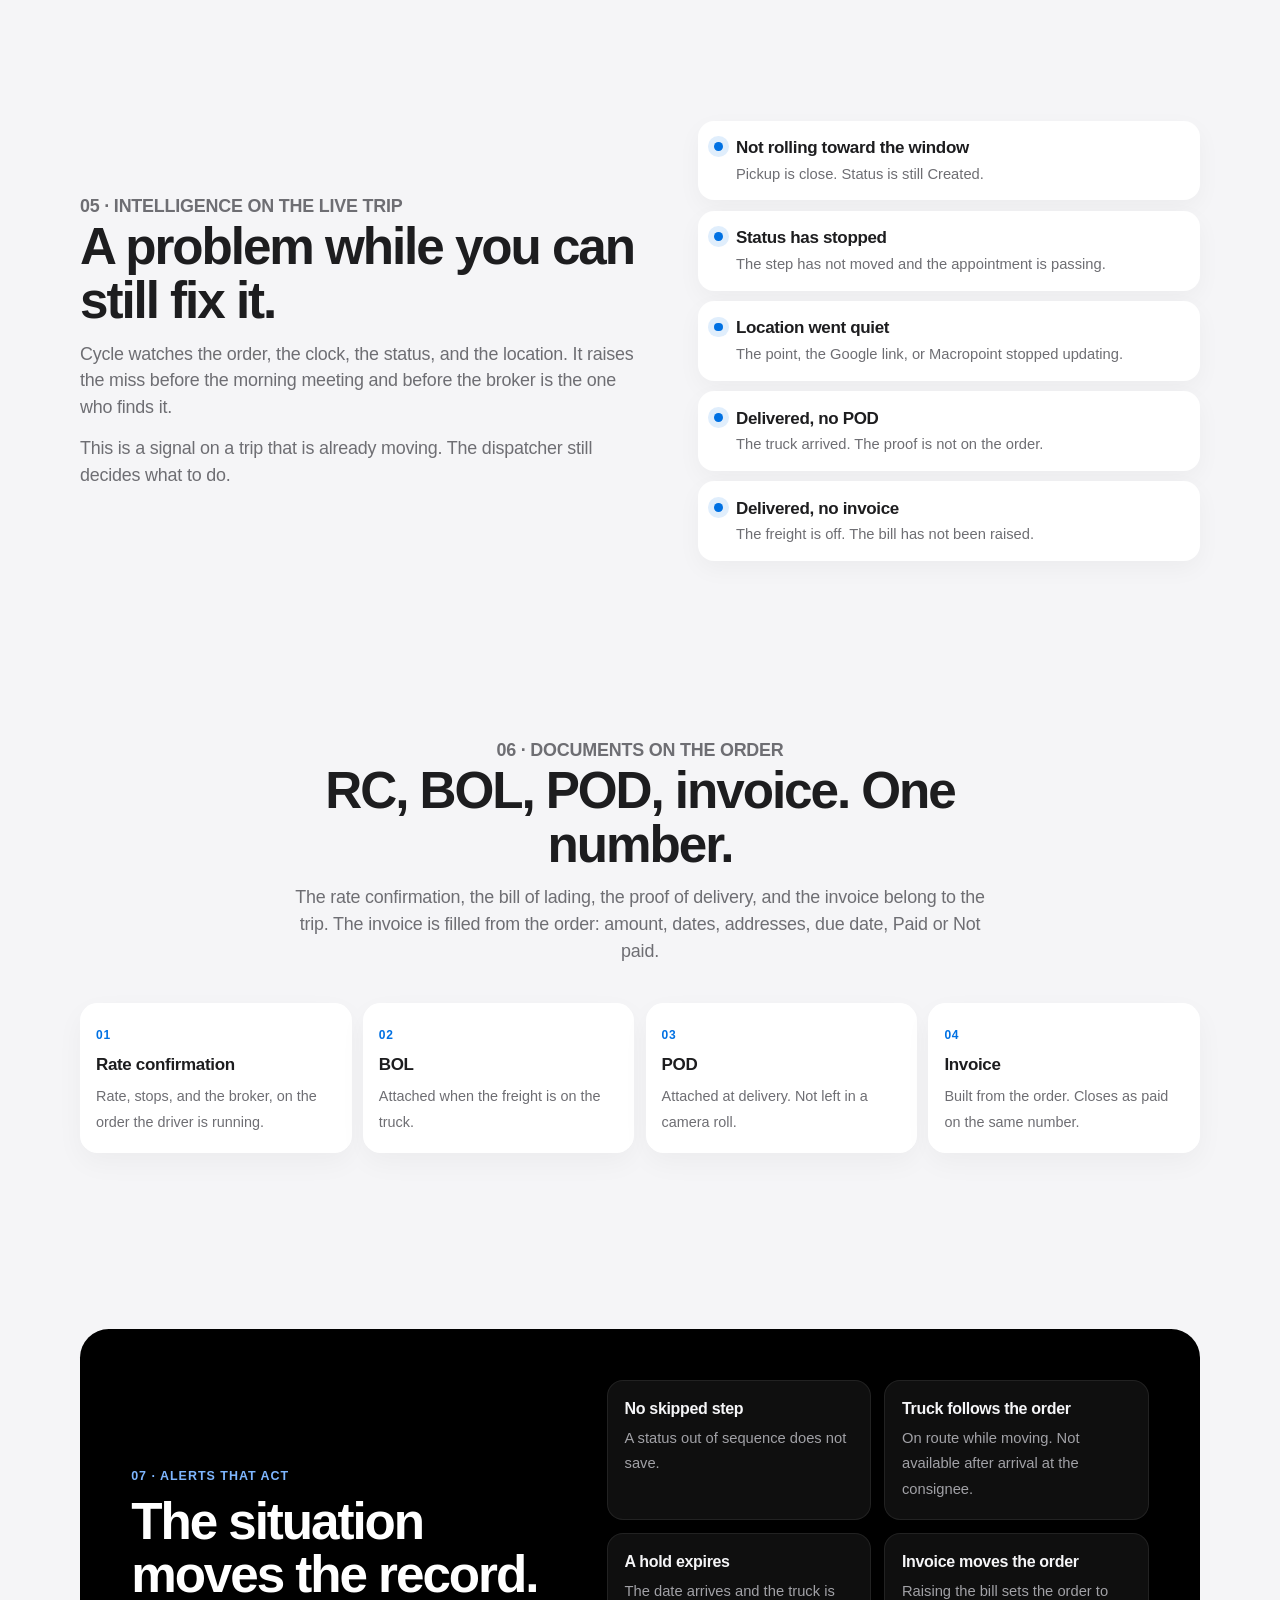
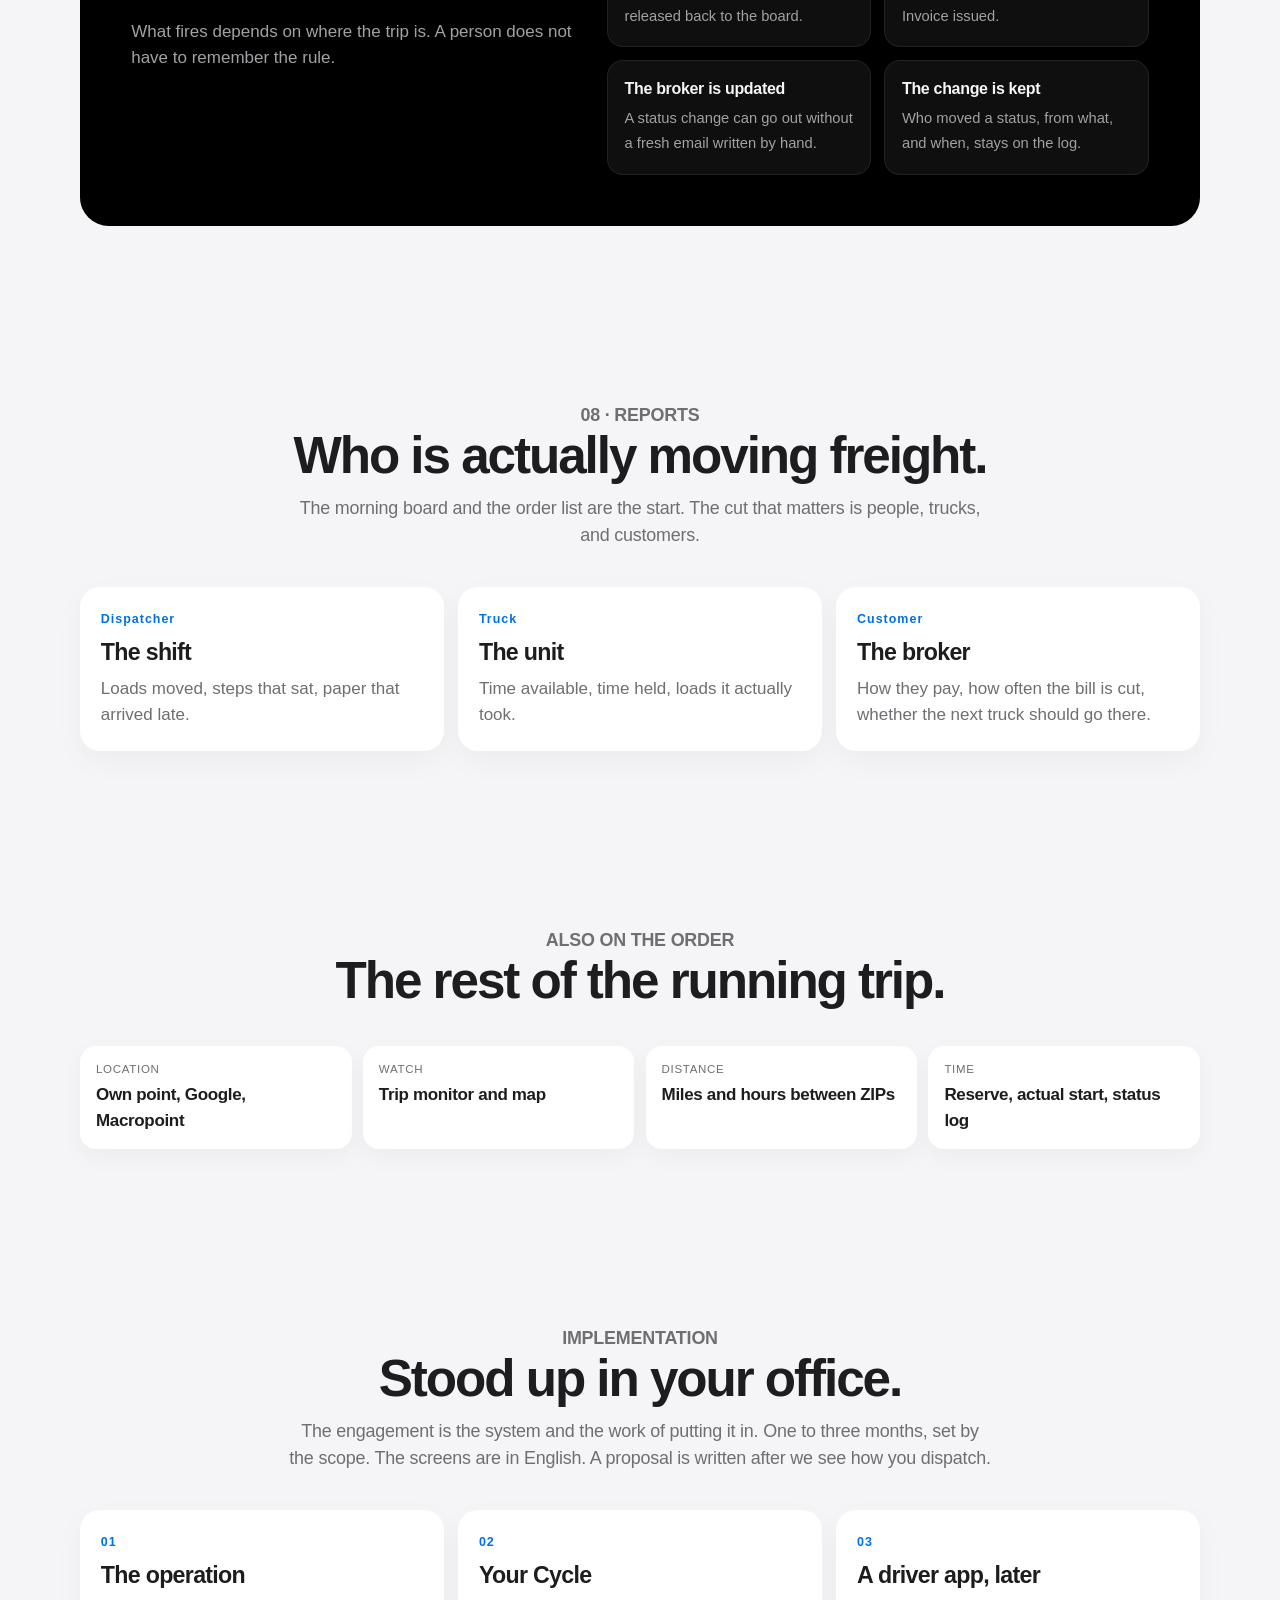
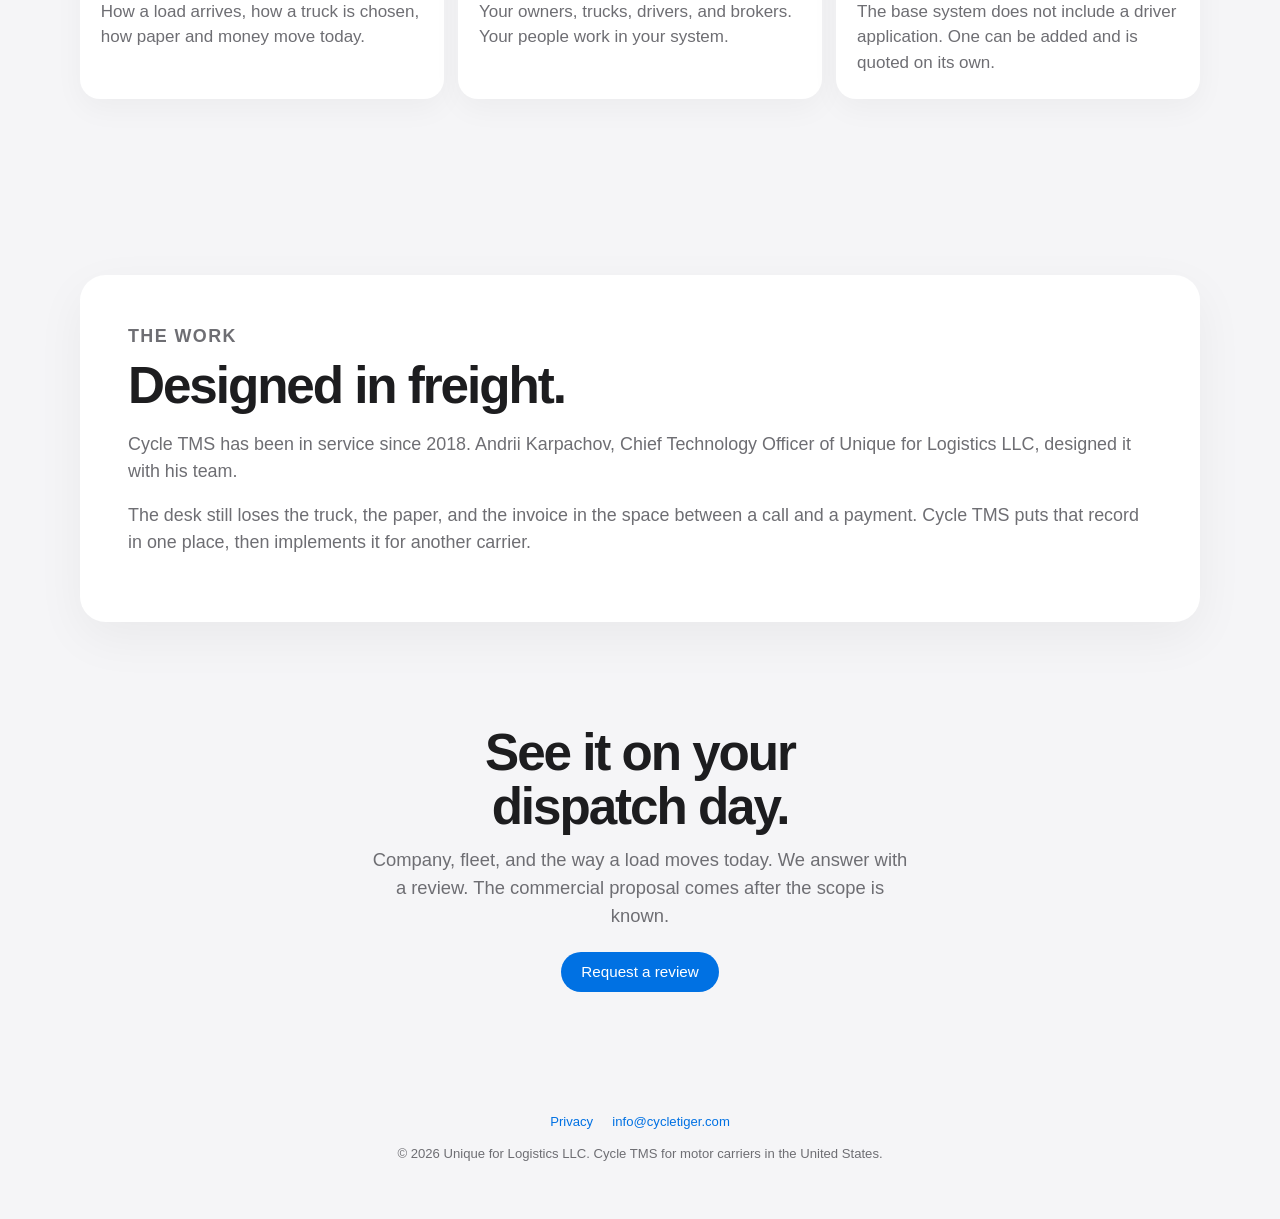
==== commit 8f40ae44: "Keep vehicle type in the pictures, not in the page structure. Co-authored-by: Cursor <cursoragent@cu" ====
--- a/index.html
+++ b/index.html
@@ -3,10 +3,10 @@
 <head>
   <meta charset="UTF-8" />
   <meta name="viewport" content="width=device-width, initial-scale=1" />
-  <title>Cycle TMS — Dispatch cargo vans and box trucks from one record</title>
-  <meta name="description" content="Cycle TMS keeps the van, the load, the rate confirmation, the POD, and the invoice on one order. In service since 2018." />
-  <meta property="og:title" content="Cycle TMS — One record for the van and the load" />
-  <meta property="og:description" content="Availability, dispatch, documents, alerts, and reports for carriers running cargo vans and box trucks." />
+  <title>Cycle TMS — Dispatch from one record</title>
+  <meta name="description" content="Cycle TMS keeps the truck, the load, the rate confirmation, the POD, and the invoice on one order. In service since 2018." />
+  <meta property="og:title" content="Cycle TMS — One record for the load" />
+  <meta property="og:description" content="Availability, dispatch, documents, alerts, and reports for a motor carrier." />
   <meta property="og:type" content="website" />
   <meta property="og:url" content="https://tms.cycletiger.com/" />
   <link rel="icon" href="assets/favicon.svg" type="image/svg+xml" />
@@ -20,7 +20,7 @@
       "applicationCategory": "BusinessApplication",
       "operatingSystem": "Web",
       "url": "https://tms.cycletiger.com/",
-      "description": "Transportation management system for carriers running cargo vans and box trucks.",
+      "description": "Transportation management system for motor carriers.",
       "datePublished": "2018",
       "inLanguage": "en",
       "author": {
@@ -61,8 +61,8 @@
   <main id="main">
     <section class="hero wrap">
       <p class="eyebrow">In service since 2018</p>
-      <h1>Book the van from one record.</h1>
-      <p class="hero-lead">Cycle TMS is the desk for a carrier running cargo vans and box trucks. The truck, the load, the rate confirmation, the POD, and the invoice stay on the same order.</p>
+      <h1>Book the load from one record.</h1>
+      <p class="hero-lead">Cycle TMS is the desk for a carrier. The truck, the load, the rate confirmation, the POD, and the invoice stay on the same order.</p>
       <div class="hero-ctas">
         <button class="btn btn-primary" type="button" data-open-walkthrough>Request a review</button>
         <a class="btn btn-ghost" href="#pains">See the day it fixes</a>
@@ -74,22 +74,22 @@
         <source src="assets/sprinter-road.mp4" type="video/mp4" />
       </video>
     </figure>
-    <p class="fine wrap">Cargo van and box truck. One board for the whole shift.</p>
+    <p class="fine wrap">One board for the whole shift.</p>
 
     <section id="pains">
       <div class="wrap">
         <div class="center-copy reveal">
           <p class="kicker">The dispatch day</p>
           <h2>The load fails in the gaps.</h2>
-          <p>A van business loses money between the phone call and the invoice. Cycle closes those gaps on one order.</p>
+          <p>A carrier loses money between the phone call and the invoice. Cycle closes those gaps on one order.</p>
         </div>
         <div class="pains">
-          <article class="pain reveal"><b>The “free” van is not free.</b><p>It is still on a load, too far from the pickup, or the box will not take the freight. That shows up at the dock.</p></article>
+          <article class="pain reveal"><b>The “free” truck is not free.</b><p>It is still on a load, too far from the pickup, or the freight will not fit. That shows up at the dock.</p></article>
           <article class="pain reveal"><b>Two dispatchers take the same truck.</b><p>Availability lives in someone’s head. A unit held for a broker still gets given away.</p></article>
           <article class="pain reveal"><b>The broker calls before you see the miss.</b><p>The pickup window is close and the status is still Created. The update is assembled from a chat.</p></article>
           <article class="pain reveal"><b>The RC, the stop, and the invoice disagree.</b><p>The driver goes to one address. The rate confirmation says another. The broker cuts the pay.</p></article>
           <article class="pain reveal"><b>The POD is a photo. The invoice waits.</b><p>Delivery already happened. Cash sits until someone finds the paper.</p></article>
-          <article class="pain reveal"><b>The owner asks where the number came from.</b><p>Rate, extra stops, and driver pay are in three places. After unload the van still looks On route, so the next load never sees it.</p></article>
+          <article class="pain reveal"><b>The owner asks where the number came from.</b><p>Rate, extra stops, and driver pay are in three places. After unload the truck still looks On route, so the next load never sees it.</p></article>
         </div>
       </div>
     </section>
@@ -98,16 +98,16 @@
       <div class="wrap">
         <div class="center-copy reveal">
           <p class="kicker">01 · Reference data</p>
-          <h2>The van is a record, not a nickname.</h2>
+          <h2>The truck is a record, not a nickname.</h2>
         </div>
         <div class="pair">
           <figure class="shot reveal">
-            <img src="assets/sprinter-van.jpg" alt="White cargo van" width="1280" height="720" />
-            <figcaption><strong>Cargo van</strong><span>Type, box and door size, capacity, plate, VIN, insurance date.</span></figcaption>
+            <img src="assets/sprinter-van.jpg" alt="A truck from the fleet" width="1280" height="720" />
+            <figcaption><strong>The unit</strong><span>Type, dimensions, door, capacity, plate, VIN, insurance date.</span></figcaption>
           </figure>
           <figure class="shot reveal">
-            <img src="assets/sprinter-box.jpg" alt="White box truck on a van chassis" width="1280" height="720" />
-            <figcaption><strong>Box truck</strong><span>Same record. A driver is tied to the truck. An owner holds the trucks.</span></figcaption>
+            <img src="assets/sprinter-box.jpg" alt="A truck from the fleet" width="1280" height="720" />
+            <figcaption><strong>The same record</strong><span>A driver is tied to the truck. An owner holds the trucks.</span></figcaption>
           </figure>
         </div>
         <div class="facts-line" style="margin-top:0.9rem">
@@ -139,13 +139,13 @@
       <div class="wrap chapter reverse reveal">
         <div class="copy">
           <p class="kicker">03 · Availability and the match</p>
-          <h2>A free van, close enough, with a box that fits.</h2>
+          <h2>A free truck, close enough, that fits the freight.</h2>
           <p>A truck is Available, On route, Not available, or held until a date. The morning starts from that board. Every change keeps who set it and when.</p>
           <p>Dispatch enters the pickup ZIP and a distance. Cycle keeps only Available trucks inside that radius and shows type, size, owner, driver, and phones on one line. A unit can be held for a load so a second dispatcher cannot take it.</p>
         </div>
         <div class="sheet" aria-label="Fleet availability">
-          <div class="sheet__row"><span class="tag tag--free">Available</span><div><strong>Cargo van · inside the radius</strong><span>Box and door on the line. Owner and driver with it.</span></div></div>
-          <div class="sheet__row"><span class="tag tag--run">On route</span><div><strong>Box truck · under a load</strong><span>Not offered for the next pickup.</span></div></div>
+          <div class="sheet__row"><span class="tag tag--free">Available</span><div><strong>Inside the radius</strong><span>Dimensions and door on the line. Owner and driver with it.</span></div></div>
+          <div class="sheet__row"><span class="tag tag--run">On route</span><div><strong>Under a load</strong><span>Not offered for the next pickup.</span></div></div>
           <div class="sheet__row"><span class="tag tag--hold">Held</span><div><strong>Reserved until a date</strong><span>Kept for one broker. Released when that date arrives.</span></div></div>
           <div class="sheet__row"><span class="tag tag--off">Not available</span><div><strong>Back from delivery</strong><span>Visible again for the next load. Not left On route.</span></div></div>
         </div>
@@ -239,7 +239,7 @@
         <div class="cards">
           <article class="card reveal"><div class="num">Dispatcher</div><h3>The shift</h3><p>Loads moved, steps that sat, paper that arrived late.</p></article>
           <article class="card reveal"><div class="num">Truck</div><h3>The unit</h3><p>Time available, time held, loads it actually took.</p></article>
-          <article class="card reveal"><div class="num">Customer</div><h3>The broker</h3><p>How they pay, how often the bill is cut, whether the next van should go there.</p></article>
+          <article class="card reveal"><div class="num">Customer</div><h3>The broker</h3><p>How they pay, how often the bill is cut, whether the next truck should go there.</p></article>
         </div>
       </div>
     </section>
@@ -267,7 +267,7 @@
           <p>The engagement is the system and the work of putting it in. One to three months, set by the scope. The screens are in English. A proposal is written after we see how you dispatch.</p>
         </div>
         <div class="cards">
-          <article class="card reveal"><div class="num">01</div><h3>The operation</h3><p>How a load arrives, how a van is chosen, how paper and money move today.</p></article>
+          <article class="card reveal"><div class="num">01</div><h3>The operation</h3><p>How a load arrives, how a truck is chosen, how paper and money move today.</p></article>
           <article class="card reveal"><div class="num">02</div><h3>Your Cycle</h3><p>Your owners, trucks, drivers, and brokers. Your people work in your system.</p></article>
           <article class="card reveal"><div class="num">03</div><h3>A driver app, later</h3><p>The base system does not include a driver application. One can be added and is quoted on its own.</p></article>
         </div>
@@ -280,7 +280,7 @@
           <p class="kicker">The work</p>
           <h2>Designed in freight.</h2>
           <p>Cycle TMS has been in service since 2018. Andrii Karpachov, Chief Technology Officer of Unique for Logistics LLC, designed it with his team.</p>
-          <p>The desk still loses the van, the paper, and the invoice in the space between a call and a payment. Cycle TMS puts that record in one place, then implements it for another carrier.</p>
+          <p>The desk still loses the truck, the paper, and the invoice in the space between a call and a payment. Cycle TMS puts that record in one place, then implements it for another carrier.</p>
         </article>
       </div>
     </section>
@@ -333,7 +333,7 @@
         </div>
         <div class="field">
           <label for="note">How you dispatch today</label>
-          <textarea id="note" name="note" placeholder="How a load is accepted, how a van is chosen, how the invoice is sent."></textarea>
+          <textarea id="note" name="note" placeholder="How a load is accepted, how a truck is chosen, how the invoice is sent."></textarea>
         </div>
         <p class="form-error" data-form-error hidden>Enter a name, a company, and a valid email.</p>
         <button class="btn btn-blue" type="submit">Email this request</button>
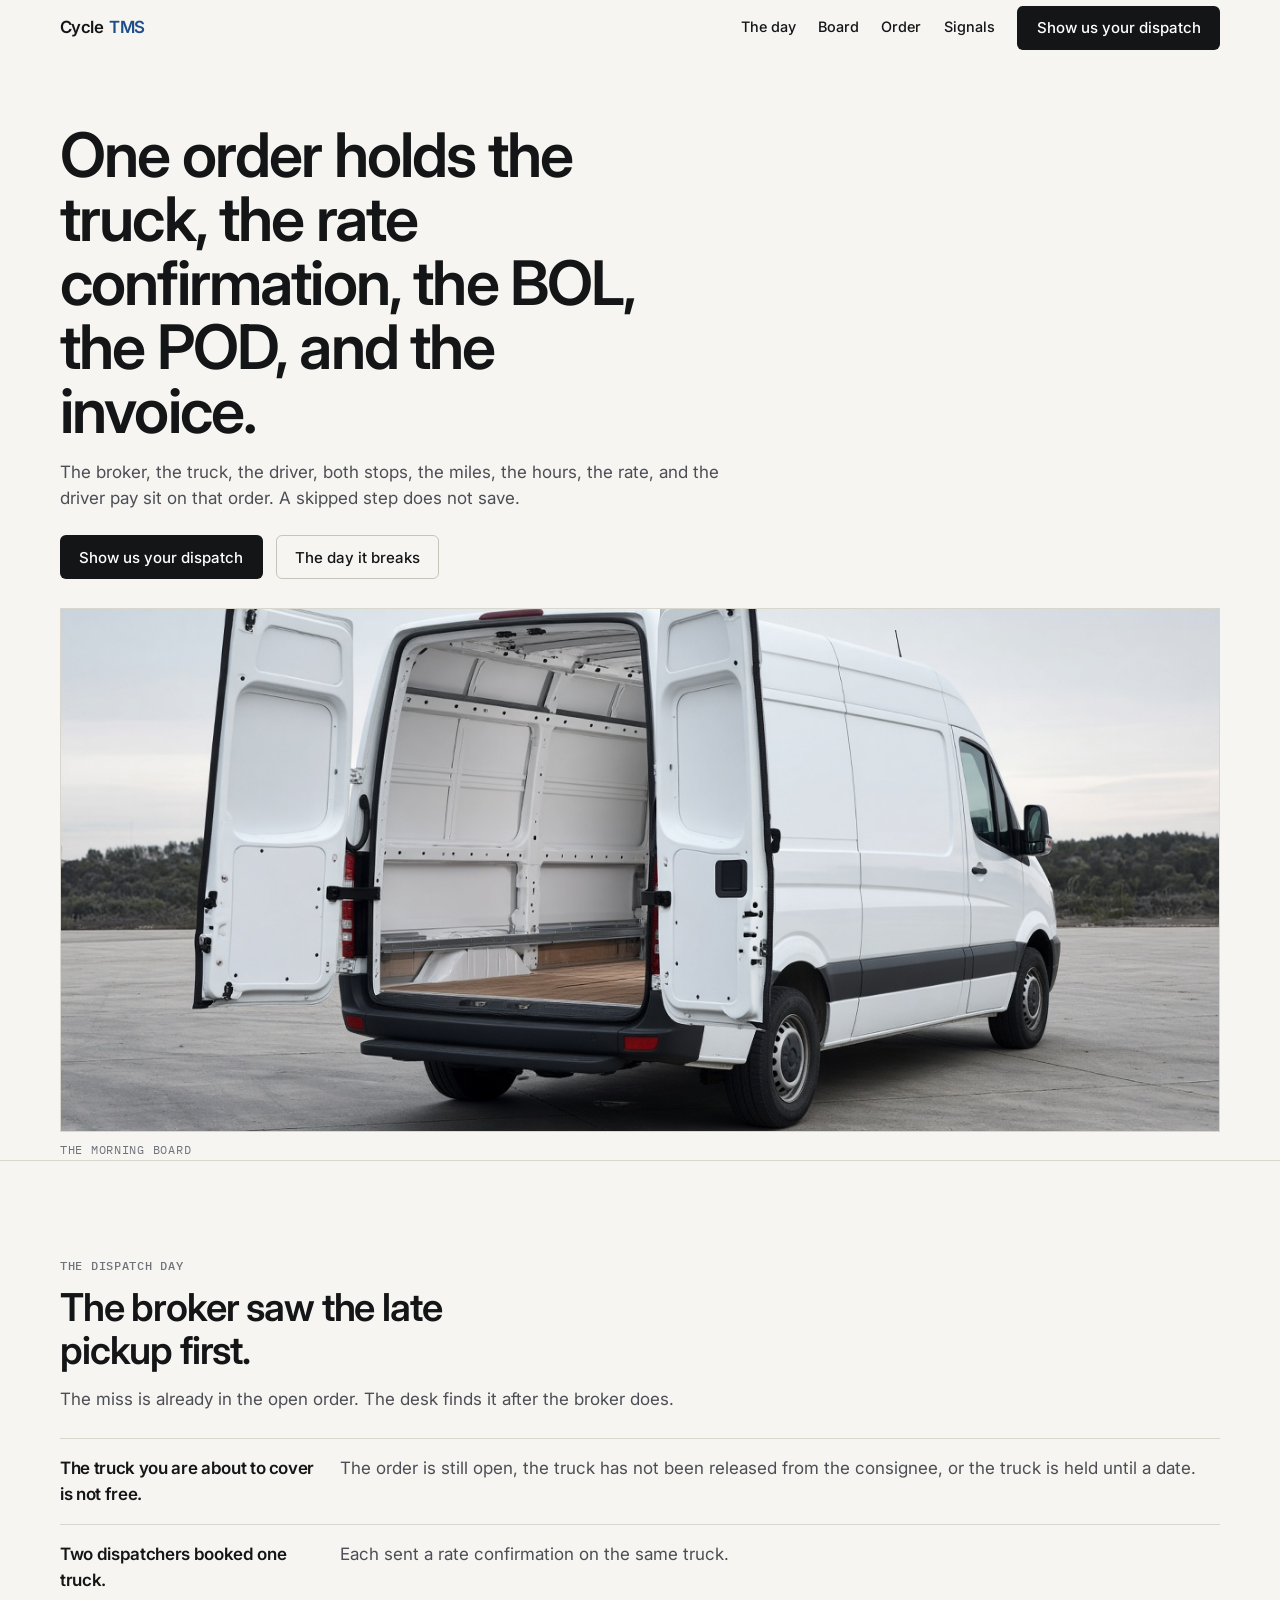
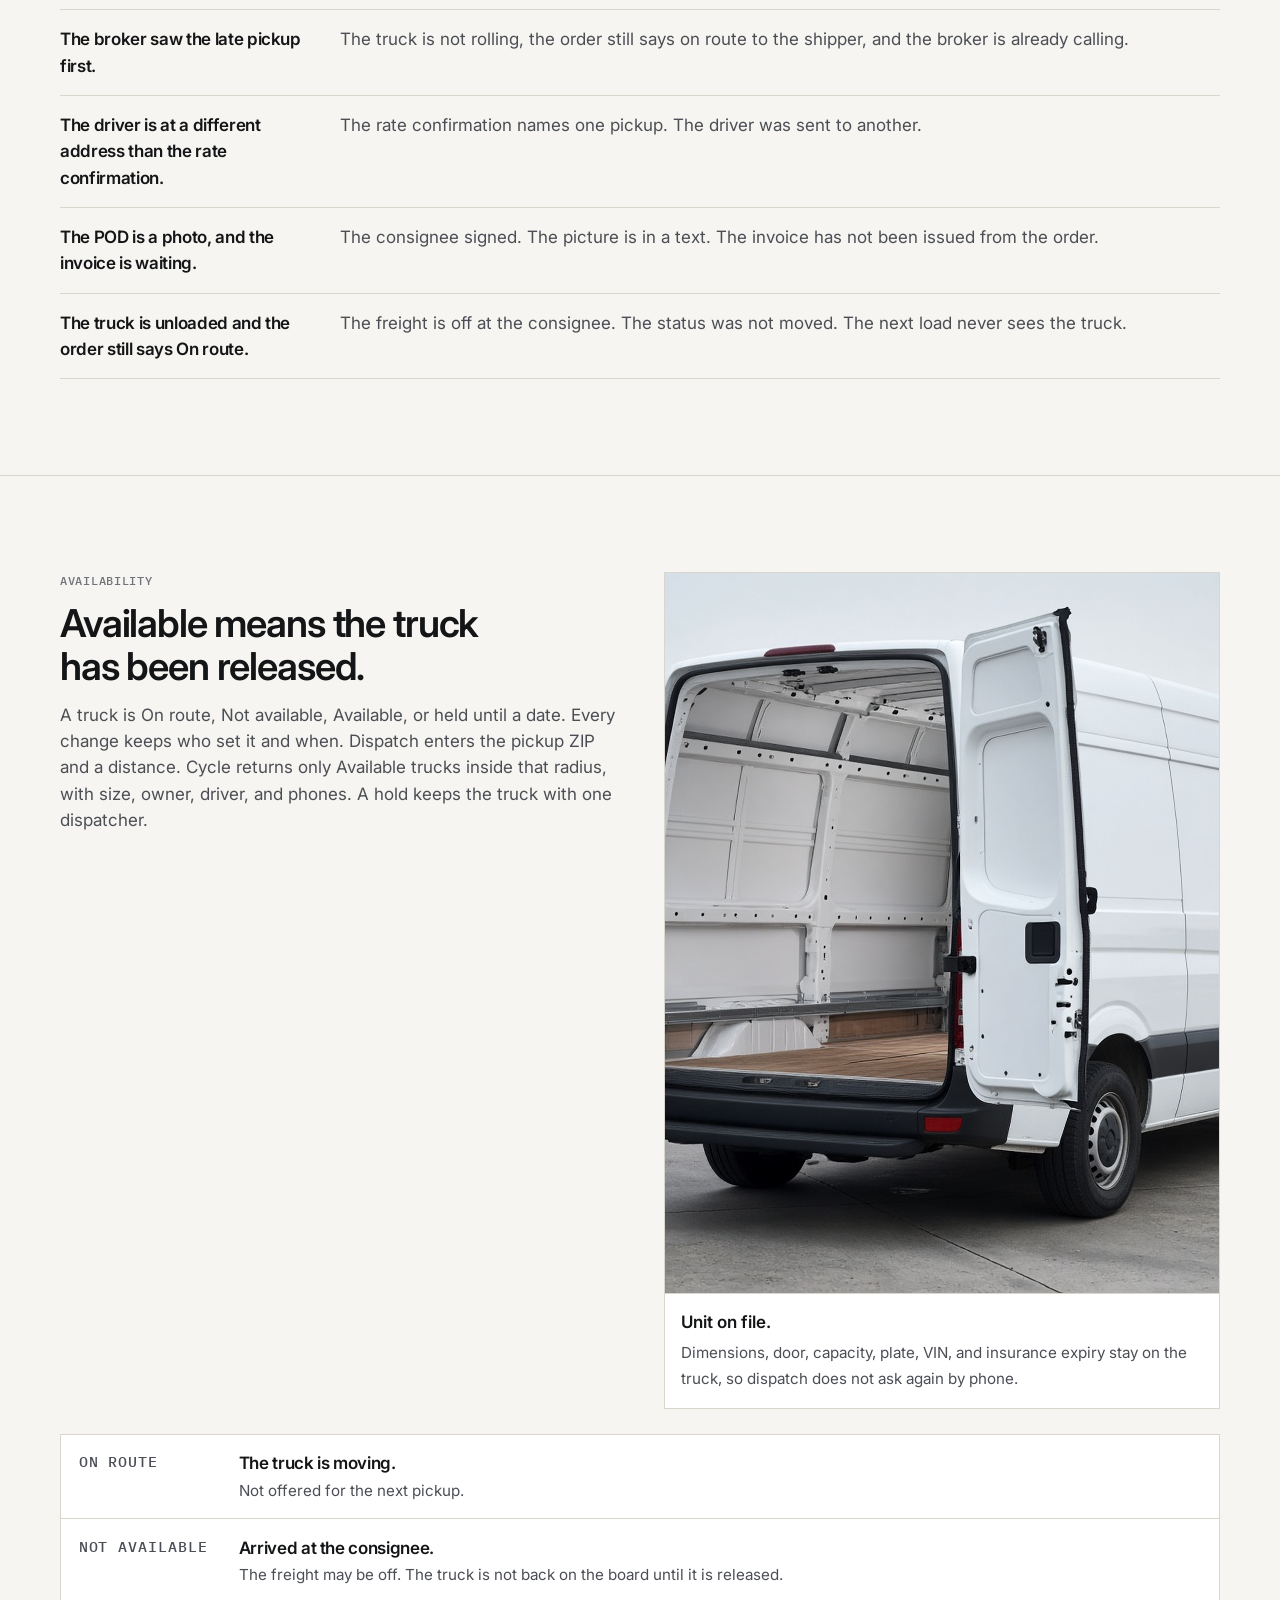
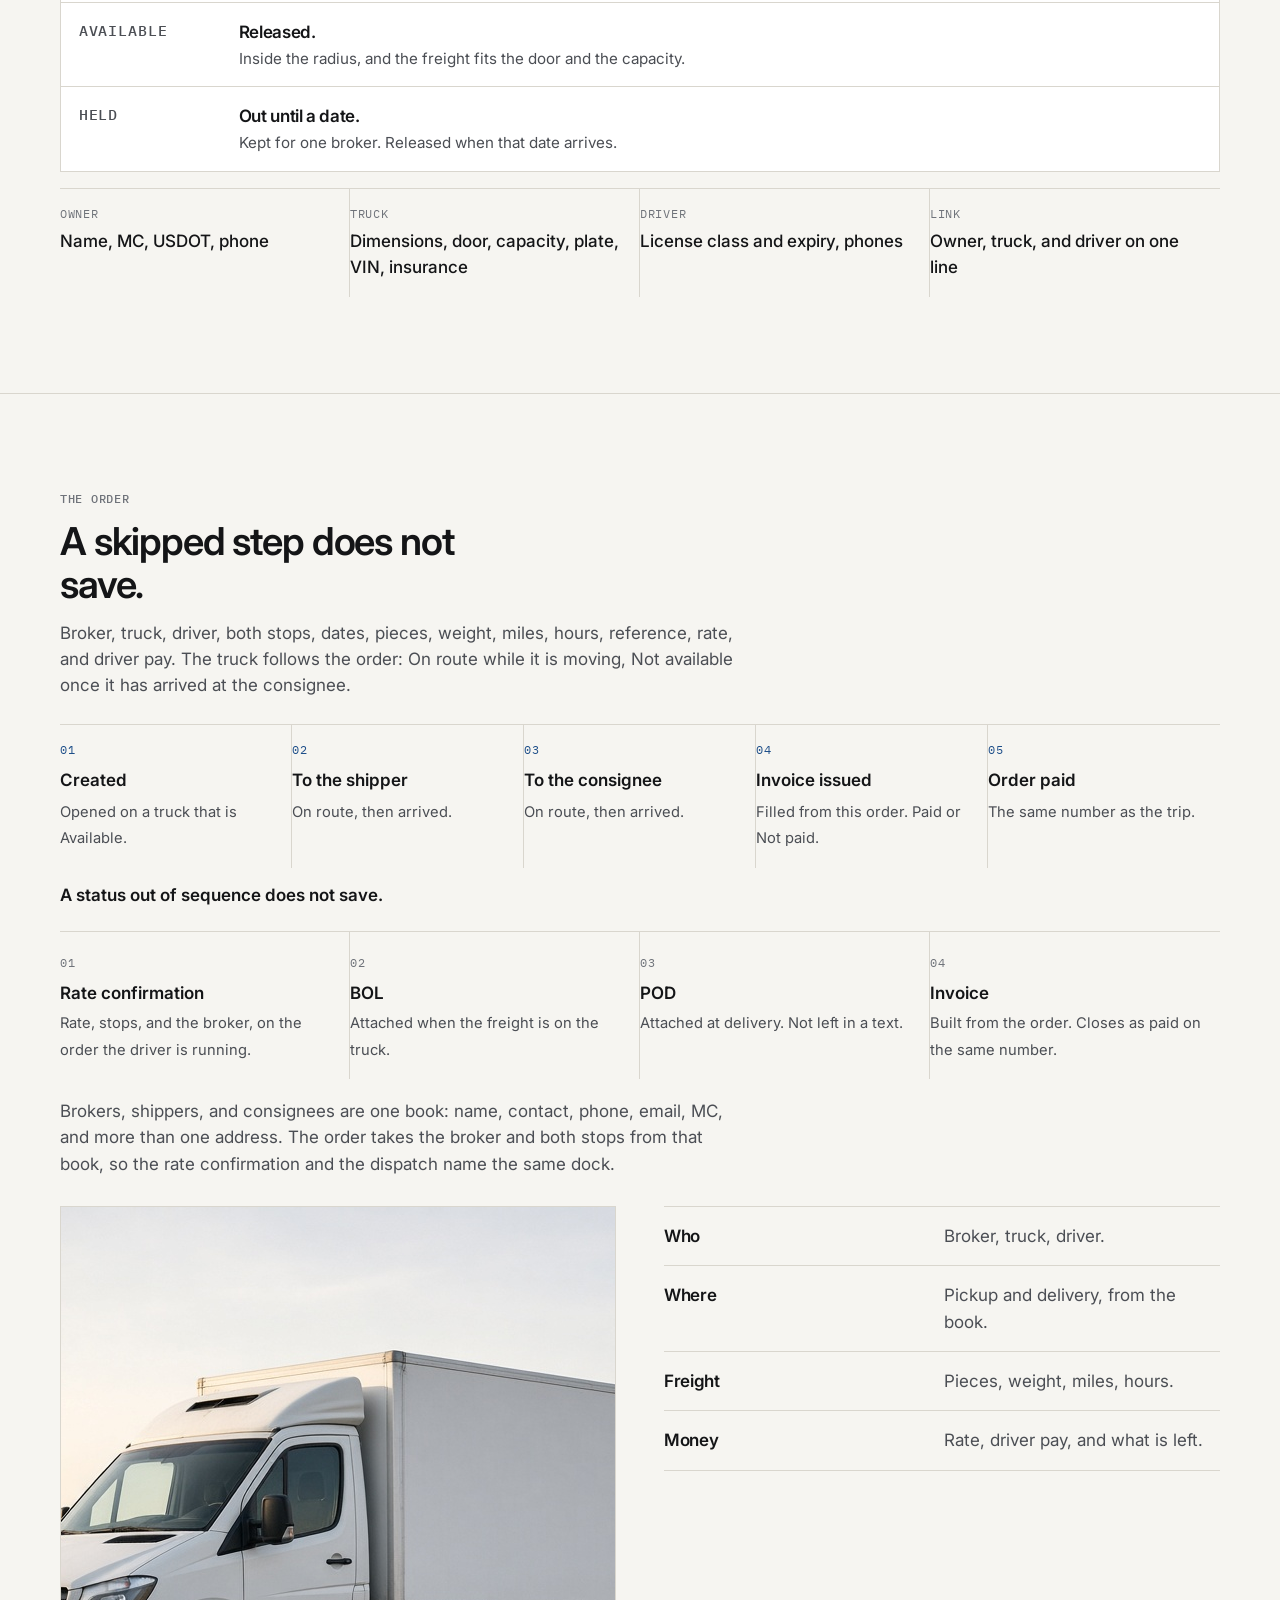
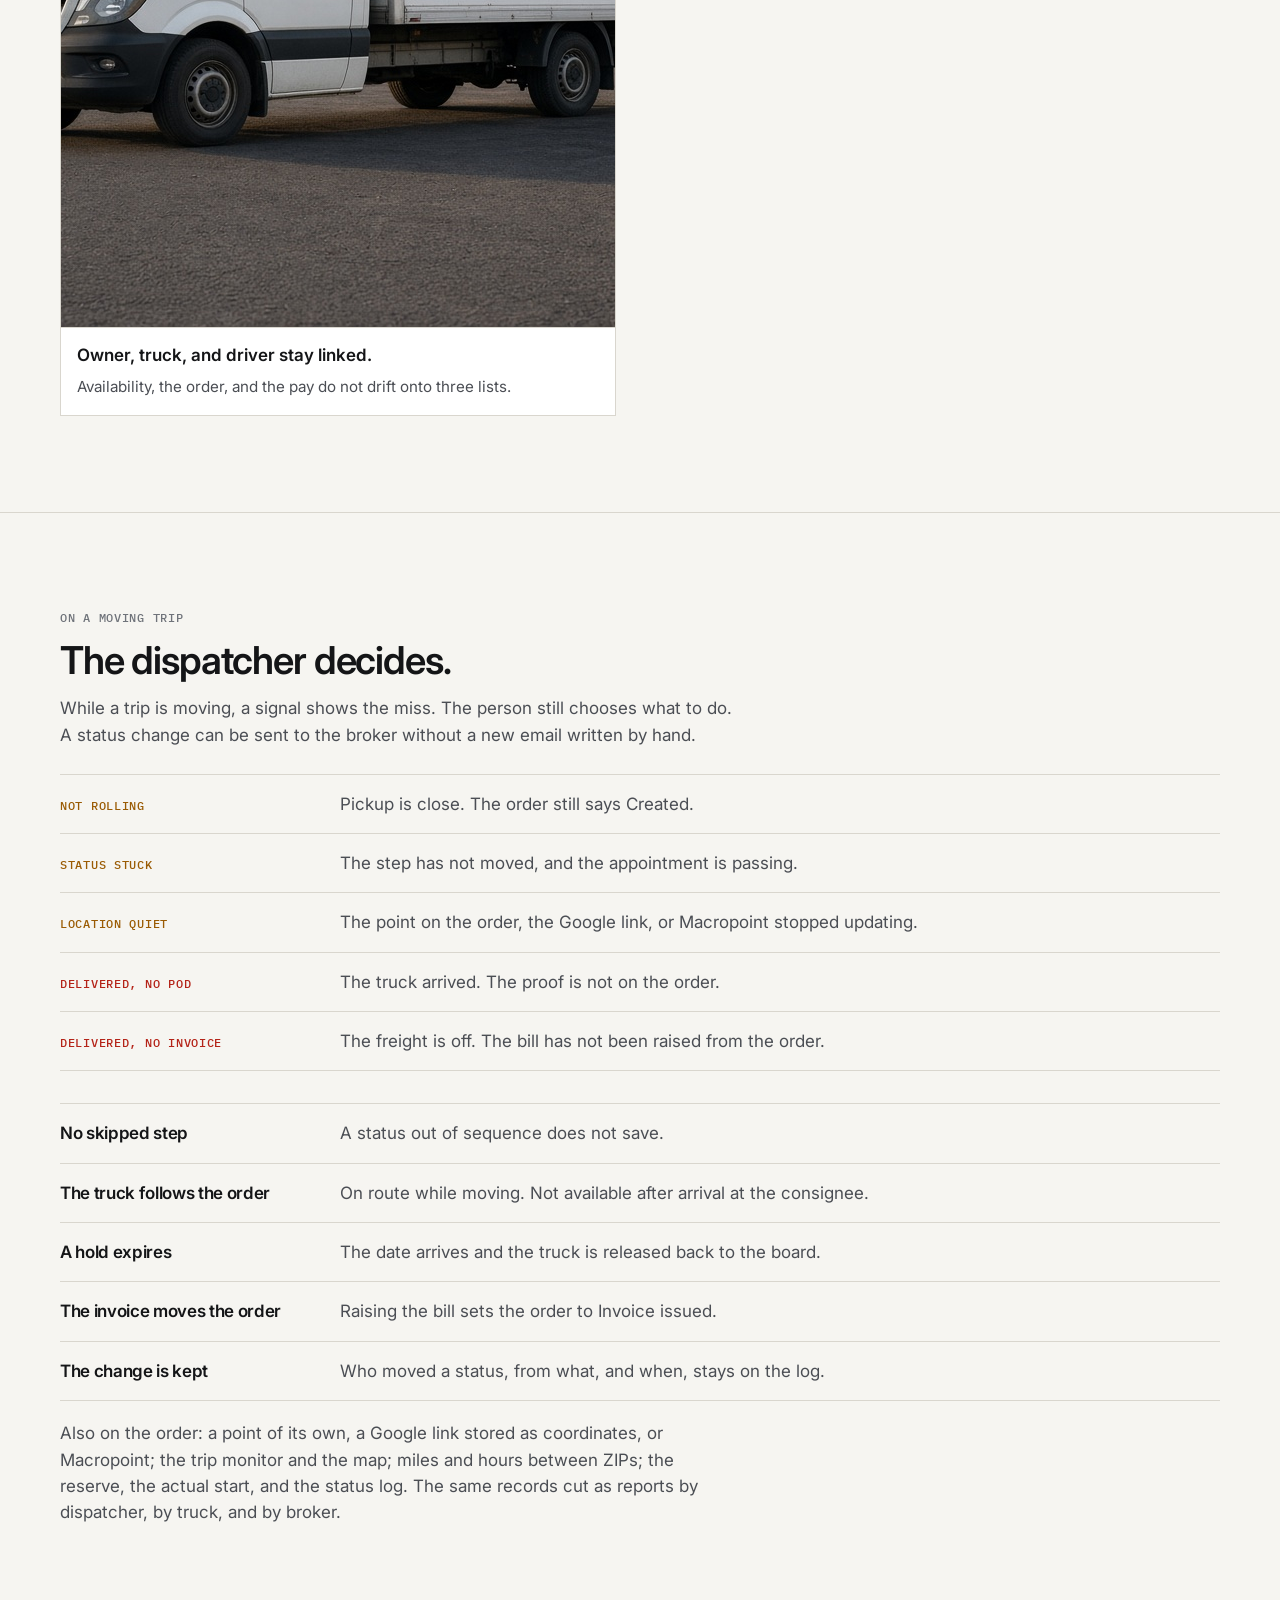
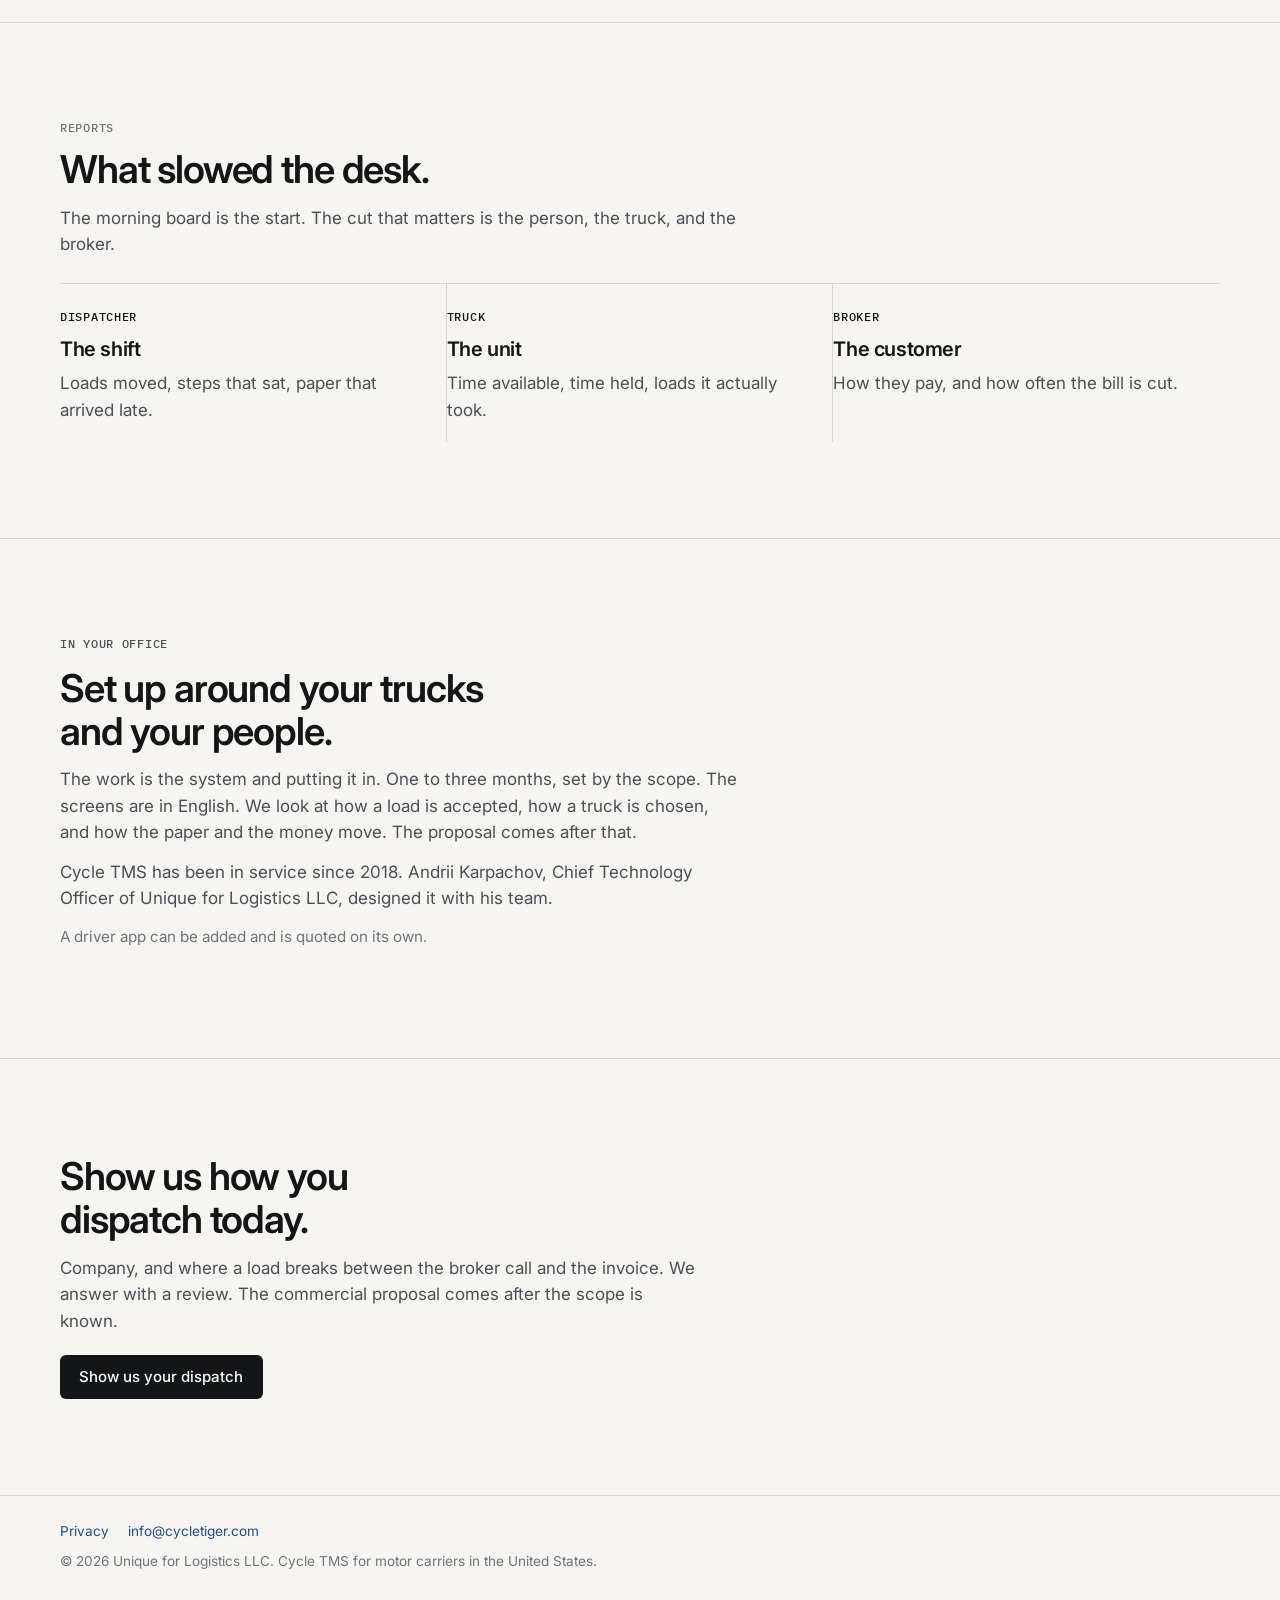
==== commit 4d1b6a9c: "Rebuild the sales page as one order, told in dispatch language. Co-authored-by: Cursor <cursoragent@" ====
--- a/index.html
+++ b/index.html
@@ -3,14 +3,17 @@
 <head>
   <meta charset="UTF-8" />
   <meta name="viewport" content="width=device-width, initial-scale=1" />
-  <title>Cycle TMS — Dispatch from one record</title>
-  <meta name="description" content="Cycle TMS keeps the truck, the load, the rate confirmation, the POD, and the invoice on one order. In service since 2018." />
-  <meta property="og:title" content="Cycle TMS — One record for the load" />
-  <meta property="og:description" content="Availability, dispatch, documents, alerts, and reports for a motor carrier." />
+  <title>Cycle TMS — One order holds the truck, the paper, and the invoice</title>
+  <meta name="description" content="Cycle TMS keeps the truck, the rate confirmation, the BOL, the POD, and the invoice on one order. A skipped step does not save. In service since 2018." />
+  <meta property="og:title" content="Cycle TMS — One order holds the truck, the paper, and the invoice" />
+  <meta property="og:description" content="Available means the truck has been released. The dispatcher decides. A proposal follows a look at how you dispatch." />
   <meta property="og:type" content="website" />
   <meta property="og:url" content="https://tms.cycletiger.com/" />
   <link rel="icon" href="assets/favicon.svg" type="image/svg+xml" />
   <link rel="canonical" href="https://tms.cycletiger.com/" />
+  <link rel="preconnect" href="https://fonts.googleapis.com" />
+  <link rel="preconnect" href="https://fonts.gstatic.com" crossorigin />
+  <link href="https://fonts.googleapis.com/css2?family=IBM+Plex+Mono:wght@500&family=Inter:wght@400;500;600&display=swap" rel="stylesheet" />
   <link rel="stylesheet" href="css/site.css" />
   <script type="application/ld+json">
     {
@@ -20,7 +23,7 @@
       "applicationCategory": "BusinessApplication",
       "operatingSystem": "Web",
       "url": "https://tms.cycletiger.com/",
-      "description": "Transportation management system for motor carriers.",
+      "description": "Transportation management system that keeps the truck, the rate confirmation, the POD, and the invoice on one order.",
       "datePublished": "2018",
       "inLanguage": "en",
       "author": {
@@ -48,248 +51,186 @@
         <span class="sr-only">Menu</span>
       </button>
       <nav class="nav-links" id="site-nav" data-nav-drawer aria-label="Main">
-        <a href="#pains">The day</a>
-        <a href="#fleet">Fleet</a>
+        <a href="#day">The day</a>
+        <a href="#board">Board</a>
         <a href="#order">Order</a>
         <a href="#signals">Signals</a>
-        <a href="#reports">Reports</a>
-        <button class="btn btn-primary" type="button" data-open-walkthrough>Request a review</button>
+        <button class="btn" type="button" data-open-walkthrough>Show us your dispatch</button>
       </nav>
     </div>
   </header>
 
   <main id="main">
-    <section class="hero wrap">
-      <p class="eyebrow">In service since 2018</p>
-      <h1>Book the load from one record.</h1>
-      <p class="hero-lead">Cycle TMS is the desk for a carrier. The truck, the load, the rate confirmation, the POD, and the invoice stay on the same order.</p>
+    <section class="hero wrap" style="border-top:0;padding-bottom:1.4rem">
+      <h1>One order holds the truck, the rate confirmation, the BOL, the POD, and the invoice.</h1>
+      <p class="hero-lead">The broker, the truck, the driver, both stops, the miles, the hours, the rate, and the driver pay sit on that order. A skipped step does not save.</p>
       <div class="hero-ctas">
-        <button class="btn btn-primary" type="button" data-open-walkthrough>Request a review</button>
-        <a class="btn btn-ghost" href="#pains">See the day it fixes</a>
+        <button class="btn" type="button" data-open-walkthrough>Show us your dispatch</button>
+        <a class="btn btn-line" href="#day">The day it breaks</a>
       </div>
     </section>
 
     <figure class="stage">
-      <video autoplay muted loop playsinline poster="assets/sprinter-van.jpg">
+      <video autoplay muted loop playsinline poster="assets/unit-file.jpg">
         <source src="assets/sprinter-road.mp4" type="video/mp4" />
       </video>
     </figure>
-    <p class="fine wrap">One board for the whole shift.</p>
-
-    <section id="pains">
-      <div class="wrap">
-        <div class="center-copy reveal">
-          <p class="kicker">The dispatch day</p>
-          <h2>The load fails in the gaps.</h2>
-          <p>A carrier loses money between the phone call and the invoice. Cycle closes those gaps on one order.</p>
-        </div>
-        <div class="pains">
-          <article class="pain reveal"><b>The “free” truck is not free.</b><p>It is still on a load, too far from the pickup, or the freight will not fit. That shows up at the dock.</p></article>
-          <article class="pain reveal"><b>Two dispatchers take the same truck.</b><p>Availability lives in someone’s head. A unit held for a broker still gets given away.</p></article>
-          <article class="pain reveal"><b>The broker calls before you see the miss.</b><p>The pickup window is close and the status is still Created. The update is assembled from a chat.</p></article>
-          <article class="pain reveal"><b>The RC, the stop, and the invoice disagree.</b><p>The driver goes to one address. The rate confirmation says another. The broker cuts the pay.</p></article>
-          <article class="pain reveal"><b>The POD is a photo. The invoice waits.</b><p>Delivery already happened. Cash sits until someone finds the paper.</p></article>
-          <article class="pain reveal"><b>The owner asks where the number came from.</b><p>Rate, extra stops, and driver pay are in three places. After unload the truck still looks On route, so the next load never sees it.</p></article>
-        </div>
-      </div>
-    </section>
-
-    <section id="fleet">
-      <div class="wrap">
-        <div class="center-copy reveal">
-          <p class="kicker">01 · Reference data</p>
-          <h2>The truck is a record, not a nickname.</h2>
-        </div>
-        <div class="pair">
-          <figure class="shot reveal">
-            <img src="assets/sprinter-van.jpg" alt="A truck from the fleet" width="1280" height="720" />
-            <figcaption><strong>The unit</strong><span>Type, dimensions, door, capacity, plate, VIN, insurance date.</span></figcaption>
+    <p class="fine">The morning board</p>
+
+    <section id="day">
+      <div class="wrap">
+        <p class="kicker">The dispatch day</p>
+        <h2>The broker saw the late pickup first.</h2>
+        <p class="lede">The miss is already in the open order. The desk finds it after the broker does.</p>
+        <div class="ledger">
+          <article class="row">
+            <b>The truck you are about to cover is not free.</b>
+            <p>The order is still open, the truck has not been released from the consignee, or the truck is held until a date.</p>
+          </article>
+          <article class="row">
+            <b>Two dispatchers booked one truck.</b>
+            <p>Each sent a rate confirmation on the same truck.</p>
+          </article>
+          <article class="row">
+            <b>The broker saw the late pickup first.</b>
+            <p>The truck is not rolling, the order still says on route to the shipper, and the broker is already calling.</p>
+          </article>
+          <article class="row">
+            <b>The driver is at a different address than the rate confirmation.</b>
+            <p>The rate confirmation names one pickup. The driver was sent to another.</p>
+          </article>
+          <article class="row">
+            <b>The POD is a photo, and the invoice is waiting.</b>
+            <p>The consignee signed. The picture is in a text. The invoice has not been issued from the order.</p>
+          </article>
+          <article class="row">
+            <b>The truck is unloaded and the order still says On route.</b>
+            <p>The freight is off at the consignee. The status was not moved. The next load never sees the truck.</p>
+          </article>
+        </div>
+      </div>
+    </section>
+
+    <section id="board">
+      <div class="wrap">
+        <div class="split">
+          <div>
+            <p class="kicker">Availability</p>
+            <h2>Available means the truck has been released.</h2>
+            <p class="lede">A truck is On route, Not available, Available, or held until a date. Every change keeps who set it and when. Dispatch enters the pickup ZIP and a distance. Cycle returns only Available trucks inside that radius, with size, owner, driver, and phones. A hold keeps the truck with one dispatcher.</p>
+          </div>
+          <figure class="shot">
+            <img src="assets/unit-file.jpg" alt="A truck with the rear doors open" width="1280" height="720" />
+            <figcaption>
+              <strong>Unit on file.</strong>
+              <span>Dimensions, door, capacity, plate, VIN, and insurance expiry stay on the truck, so dispatch does not ask again by phone.</span>
+            </figcaption>
           </figure>
-          <figure class="shot reveal">
-            <img src="assets/sprinter-box.jpg" alt="A truck from the fleet" width="1280" height="720" />
-            <figcaption><strong>The same record</strong><span>A driver is tied to the truck. An owner holds the trucks.</span></figcaption>
-          </figure>
-        </div>
-        <div class="facts-line" style="margin-top:0.9rem">
-          <article class="factbox reveal"><small>Owner</small><b>Name, MC, USDOT, phone</b></article>
-          <article class="factbox reveal"><small>Truck</small><b>Dims, door, capacity, insurance</b></article>
-          <article class="factbox reveal"><small>Driver</small><b>License class and expiry, phones</b></article>
-          <article class="factbox reveal"><small>Link</small><b>Owner → truck → driver</b></article>
-        </div>
-      </div>
-    </section>
-
-    <section>
-      <div class="wrap chapter reveal">
-        <div class="copy">
-          <p class="kicker">02 · Counterparties</p>
-          <h2>Broker and both stops, from one book.</h2>
-          <p>Brokers, shippers, and consignees each have a name, a contact, a phone, an email, and an MC number. A company can have several addresses.</p>
-          <p>The order pulls the broker and both stops from that book. The address on the rate confirmation and the address on the dispatch are the same record.</p>
-        </div>
-        <div class="sheet" aria-label="What a counterparty holds">
-          <div class="sheet__row"><span class="tag tag--run">Broker</span><div><strong>Who pays the load</strong><span>Name, contact, MC, phone, email</span></div></div>
-          <div class="sheet__row"><span class="tag tag--free">Shipper</span><div><strong>Pickup</strong><span>Street, city, state, ZIP. More than one address.</span></div></div>
-          <div class="sheet__row"><span class="tag tag--hold">Consignee</span><div><strong>Delivery</strong><span>The same book. The order does not retype the dock.</span></div></div>
-        </div>
-      </div>
-    </section>
-
-    <section id="match">
-      <div class="wrap chapter reverse reveal">
-        <div class="copy">
-          <p class="kicker">03 · Availability and the match</p>
-          <h2>A free truck, close enough, that fits the freight.</h2>
-          <p>A truck is Available, On route, Not available, or held until a date. The morning starts from that board. Every change keeps who set it and when.</p>
-          <p>Dispatch enters the pickup ZIP and a distance. Cycle keeps only Available trucks inside that radius and shows type, size, owner, driver, and phones on one line. A unit can be held for a load so a second dispatcher cannot take it.</p>
-        </div>
-        <div class="sheet" aria-label="Fleet availability">
-          <div class="sheet__row"><span class="tag tag--free">Available</span><div><strong>Inside the radius</strong><span>Dimensions and door on the line. Owner and driver with it.</span></div></div>
-          <div class="sheet__row"><span class="tag tag--run">On route</span><div><strong>Under a load</strong><span>Not offered for the next pickup.</span></div></div>
-          <div class="sheet__row"><span class="tag tag--hold">Held</span><div><strong>Reserved until a date</strong><span>Kept for one broker. Released when that date arrives.</span></div></div>
-          <div class="sheet__row"><span class="tag tag--off">Not available</span><div><strong>Back from delivery</strong><span>Visible again for the next load. Not left On route.</span></div></div>
+        </div>
+        <div class="sheet" style="margin-top:1.6rem" aria-label="Truck availability">
+          <div class="sheet__row"><span class="tag tag--run">On route</span><div><strong>The truck is moving.</strong><span>Not offered for the next pickup.</span></div></div>
+          <div class="sheet__row"><span class="tag tag--off">Not available</span><div><strong>Arrived at the consignee.</strong><span>The freight may be off. The truck is not back on the board until it is released.</span></div></div>
+          <div class="sheet__row"><span class="tag tag--ok">Available</span><div><strong>Released.</strong><span>Inside the radius, and the freight fits the door and the capacity.</span></div></div>
+          <div class="sheet__row"><span class="tag tag--hold">Held</span><div><strong>Out until a date.</strong><span>Kept for one broker. Released when that date arrives.</span></div></div>
+        </div>
+        <div class="facts">
+          <article><small>Owner</small><b>Name, MC, USDOT, phone</b></article>
+          <article><small>Truck</small><b>Dimensions, door, capacity, plate, VIN, insurance</b></article>
+          <article><small>Driver</small><b>License class and expiry, phones</b></article>
+          <article><small>Link</small><b>Owner, truck, and driver on one line</b></article>
         </div>
       </div>
     </section>
 
     <section id="order">
       <div class="wrap">
-        <div class="center-copy reveal">
-          <p class="kicker">04 · The order</p>
-          <h2>Dispatch lives on the order.</h2>
-          <p>Broker, truck, driver, both stops, dates, pieces, weight, miles, hours, reference, rate, and driver pay. A step out of sequence does not save. The truck follows the order: On route while it is moving, Not available once it has arrived to the consignee.</p>
-        </div>
-        <div class="facts-line reveal">
-          <article class="factbox"><small>Who</small><b>Broker, truck, driver</b></article>
-          <article class="factbox"><small>Where</small><b>Pickup and delivery</b></article>
-          <article class="factbox"><small>Freight</small><b>Pieces, weight, miles</b></article>
-          <article class="factbox"><small>Money</small><b>Rate and driver pay</b></article>
-        </div>
-        <ol class="flow" data-flow style="margin-top:0.9rem">
-          <li><span class="n">01</span><strong>Created</strong><span>Opened on an available truck.</span></li>
+        <p class="kicker">The order</p>
+        <h2>A skipped step does not save.</h2>
+        <p class="lede">Broker, truck, driver, both stops, dates, pieces, weight, miles, hours, reference, rate, and driver pay. The truck follows the order: On route while it is moving, Not available once it has arrived at the consignee.</p>
+        <ol class="rail">
+          <li><span class="n">01</span><strong>Created</strong><span>Opened on a truck that is Available.</span></li>
           <li><span class="n">02</span><strong>To the shipper</strong><span>On route, then arrived.</span></li>
           <li><span class="n">03</span><strong>To the consignee</strong><span>On route, then arrived.</span></li>
-          <li><span class="n">04</span><strong>Invoice issued</strong><span>Filled from this order.</span></li>
-          <li><span class="n">05</span><strong>Order paid</strong><span>Same number as the trip.</span></li>
+          <li><span class="n">04</span><strong>Invoice issued</strong><span>Filled from this order. Paid or Not paid.</span></li>
+          <li><span class="n">05</span><strong>Order paid</strong><span>The same number as the trip.</span></li>
         </ol>
+        <p class="rule">A status out of sequence does not save.</p>
+        <div class="docs">
+          <article class="doc"><span class="n">01</span><strong>Rate confirmation</strong><span>Rate, stops, and the broker, on the order the driver is running.</span></article>
+          <article class="doc"><span class="n">02</span><strong>BOL</strong><span>Attached when the freight is on the truck.</span></article>
+          <article class="doc"><span class="n">03</span><strong>POD</strong><span>Attached at delivery. Not left in a text.</span></article>
+          <article class="doc"><span class="n">04</span><strong>Invoice</strong><span>Built from the order. Closes as paid on the same number.</span></article>
+        </div>
+        <p class="note">Brokers, shippers, and consignees are one book: name, contact, phone, email, MC, and more than one address. The order takes the broker and both stops from that book, so the rate confirmation and the dispatch name the same dock.</p>
+        <div class="split" style="margin-top:1.8rem">
+          <figure class="shot">
+            <img src="assets/linked-unit.jpg" alt="A truck waiting at a yard" width="1280" height="720" />
+            <figcaption>
+              <strong>Owner, truck, and driver stay linked.</strong>
+              <span>Availability, the order, and the pay do not drift onto three lists.</span>
+            </figcaption>
+          </figure>
+          <div class="ledger">
+            <article class="row"><b>Who</b><p>Broker, truck, driver.</p></article>
+            <article class="row"><b>Where</b><p>Pickup and delivery, from the book.</p></article>
+            <article class="row"><b>Freight</b><p>Pieces, weight, miles, hours.</p></article>
+            <article class="row"><b>Money</b><p>Rate, driver pay, and what is left.</p></article>
+          </div>
+        </div>
       </div>
     </section>
 
     <section id="signals">
-      <div class="wrap chapter reveal">
-        <div class="copy">
-          <p class="kicker">05 · Intelligence on the live trip</p>
-          <h2>A problem while you can still fix it.</h2>
-          <p>Cycle watches the order, the clock, the status, and the location. It raises the miss before the morning meeting and before the broker is the one who finds it.</p>
-          <p>This is a signal on a trip that is already moving. The dispatcher still decides what to do.</p>
-        </div>
-        <div class="signals">
-          <article class="signal"><i class="dot"></i><div><b>Not rolling toward the window</b><span>Pickup is close. Status is still Created.</span></div></article>
-          <article class="signal"><i class="dot"></i><div><b>Status has stopped</b><span>The step has not moved and the appointment is passing.</span></div></article>
-          <article class="signal"><i class="dot"></i><div><b>Location went quiet</b><span>The point, the Google link, or Macropoint stopped updating.</span></div></article>
-          <article class="signal"><i class="dot"></i><div><b>Delivered, no POD</b><span>The truck arrived. The proof is not on the order.</span></div></article>
-          <article class="signal"><i class="dot"></i><div><b>Delivered, no invoice</b><span>The freight is off. The bill has not been raised.</span></div></article>
-        </div>
-      </div>
-    </section>
-
-    <section id="papers">
-      <div class="wrap">
-        <div class="center-copy reveal">
-          <p class="kicker">06 · Documents on the order</p>
-          <h2>RC, BOL, POD, invoice. One number.</h2>
-          <p>The rate confirmation, the bill of lading, the proof of delivery, and the invoice belong to the trip. The invoice is filled from the order: amount, dates, addresses, due date, Paid or Not paid.</p>
-        </div>
-        <div class="docs">
-          <article class="doc reveal"><span class="n">01</span><strong>Rate confirmation</strong><span>Rate, stops, and the broker, on the order the driver is running.</span></article>
-          <article class="doc reveal"><span class="n">02</span><strong>BOL</strong><span>Attached when the freight is on the truck.</span></article>
-          <article class="doc reveal"><span class="n">03</span><strong>POD</strong><span>Attached at delivery. Not left in a camera roll.</span></article>
-          <article class="doc reveal"><span class="n">04</span><strong>Invoice</strong><span>Built from the order. Closes as paid on the same number.</span></article>
-        </div>
-      </div>
-    </section>
-
-    <section>
-      <div class="wrap">
-        <div class="band reveal">
-          <div>
-            <p class="kicker">07 · Alerts that act</p>
-            <h2>The situation moves the record.</h2>
-            <p>What fires depends on where the trip is. A person does not have to remember the rule.</p>
-          </div>
-          <div class="tiles">
-            <article class="tile"><strong>No skipped step</strong><span>A status out of sequence does not save.</span></article>
-            <article class="tile"><strong>Truck follows the order</strong><span>On route while moving. Not available after arrival at the consignee.</span></article>
-            <article class="tile"><strong>A hold expires</strong><span>The date arrives and the truck is released back to the board.</span></article>
-            <article class="tile"><strong>Invoice moves the order</strong><span>Raising the bill sets the order to Invoice issued.</span></article>
-            <article class="tile"><strong>The broker is updated</strong><span>A status change can go out without a fresh email written by hand.</span></article>
-            <article class="tile"><strong>The change is kept</strong><span>Who moved a status, from what, and when, stays on the log.</span></article>
-          </div>
-        </div>
+      <div class="wrap">
+        <p class="kicker">On a moving trip</p>
+        <h2>The dispatcher decides.</h2>
+        <p class="lede">While a trip is moving, a signal shows the miss. The person still chooses what to do. A status change can be sent to the broker without a new email written by hand.</p>
+        <div class="ledger">
+          <article class="row"><span class="tag tag--hold">Not rolling</span><p>Pickup is close. The order still says Created.</p></article>
+          <article class="row"><span class="tag tag--hold">Status stuck</span><p>The step has not moved, and the appointment is passing.</p></article>
+          <article class="row"><span class="tag tag--hold">Location quiet</span><p>The point on the order, the Google link, or Macropoint stopped updating.</p></article>
+          <article class="row"><span class="tag tag--bad">Delivered, no POD</span><p>The truck arrived. The proof is not on the order.</p></article>
+          <article class="row"><span class="tag tag--bad">Delivered, no invoice</span><p>The freight is off. The bill has not been raised from the order.</p></article>
+        </div>
+        <div class="ledger" style="margin-top:2rem">
+          <article class="row"><b>No skipped step</b><p>A status out of sequence does not save.</p></article>
+          <article class="row"><b>The truck follows the order</b><p>On route while moving. Not available after arrival at the consignee.</p></article>
+          <article class="row"><b>A hold expires</b><p>The date arrives and the truck is released back to the board.</p></article>
+          <article class="row"><b>The invoice moves the order</b><p>Raising the bill sets the order to Invoice issued.</p></article>
+          <article class="row"><b>The change is kept</b><p>Who moved a status, from what, and when, stays on the log.</p></article>
+        </div>
+        <p class="note">Also on the order: a point of its own, a Google link stored as coordinates, or Macropoint; the trip monitor and the map; miles and hours between ZIPs; the reserve, the actual start, and the status log. The same records cut as reports by dispatcher, by truck, and by broker.</p>
       </div>
     </section>
 
     <section id="reports">
       <div class="wrap">
-        <div class="center-copy reveal">
-          <p class="kicker">08 · Reports</p>
-          <h2>Who is actually moving freight.</h2>
-          <p>The morning board and the order list are the start. The cut that matters is people, trucks, and customers.</p>
-        </div>
-        <div class="cards">
-          <article class="card reveal"><div class="num">Dispatcher</div><h3>The shift</h3><p>Loads moved, steps that sat, paper that arrived late.</p></article>
-          <article class="card reveal"><div class="num">Truck</div><h3>The unit</h3><p>Time available, time held, loads it actually took.</p></article>
-          <article class="card reveal"><div class="num">Customer</div><h3>The broker</h3><p>How they pay, how often the bill is cut, whether the next truck should go there.</p></article>
-        </div>
-      </div>
-    </section>
-
-    <section>
-      <div class="wrap">
-        <div class="center-copy reveal">
-          <p class="kicker">Also on the order</p>
-          <h2>The rest of the running trip.</h2>
-        </div>
-        <div class="facts-line">
-          <article class="factbox reveal"><small>Location</small><b>Own point, Google, Macropoint</b></article>
-          <article class="factbox reveal"><small>Watch</small><b>Trip monitor and map</b></article>
-          <article class="factbox reveal"><small>Distance</small><b>Miles and hours between ZIPs</b></article>
-          <article class="factbox reveal"><small>Time</small><b>Reserve, actual start, status log</b></article>
-        </div>
-      </div>
-    </section>
-
-    <section id="implementation">
-      <div class="wrap">
-        <div class="center-copy reveal">
-          <p class="kicker">Implementation</p>
-          <h2>Stood up in your office.</h2>
-          <p>The engagement is the system and the work of putting it in. One to three months, set by the scope. The screens are in English. A proposal is written after we see how you dispatch.</p>
-        </div>
-        <div class="cards">
-          <article class="card reveal"><div class="num">01</div><h3>The operation</h3><p>How a load arrives, how a truck is chosen, how paper and money move today.</p></article>
-          <article class="card reveal"><div class="num">02</div><h3>Your Cycle</h3><p>Your owners, trucks, drivers, and brokers. Your people work in your system.</p></article>
-          <article class="card reveal"><div class="num">03</div><h3>A driver app, later</h3><p>The base system does not include a driver application. One can be added and is quoted on its own.</p></article>
-        </div>
-      </div>
-    </section>
-
-    <section id="work">
-      <div class="wrap">
-        <article class="work reveal">
-          <p class="kicker">The work</p>
-          <h2>Designed in freight.</h2>
-          <p>Cycle TMS has been in service since 2018. Andrii Karpachov, Chief Technology Officer of Unique for Logistics LLC, designed it with his team.</p>
-          <p>The desk still loses the truck, the paper, and the invoice in the space between a call and a payment. Cycle TMS puts that record in one place, then implements it for another carrier.</p>
-        </article>
+        <p class="kicker">Reports</p>
+        <h2>What slowed the desk.</h2>
+        <p class="lede">The morning board is the start. The cut that matters is the person, the truck, and the broker.</p>
+        <div class="cuts">
+          <article><span class="tag">Dispatcher</span><h3>The shift</h3><p>Loads moved, steps that sat, paper that arrived late.</p></article>
+          <article><span class="tag">Truck</span><h3>The unit</h3><p>Time available, time held, loads it actually took.</p></article>
+          <article><span class="tag">Broker</span><h3>The customer</h3><p>How they pay, and how often the bill is cut.</p></article>
+        </div>
+      </div>
+    </section>
+
+    <section id="office">
+      <div class="wrap office">
+        <p class="kicker">In your office</p>
+        <h2>Set up around your trucks and your people.</h2>
+        <p>The work is the system and putting it in. One to three months, set by the scope. The screens are in English. We look at how a load is accepted, how a truck is chosen, and how the paper and the money move. The proposal comes after that.</p>
+        <p>Cycle TMS has been in service since 2018. Andrii Karpachov, Chief Technology Officer of Unique for Logistics LLC, designed it with his team.</p>
+        <p class="quiet">A driver app can be added and is quoted on its own.</p>
       </div>
     </section>
 
     <section class="cta">
-      <div class="wrap reveal">
-        <h2>See it on your dispatch day.</h2>
-        <p>Company, fleet, and the way a load moves today. We answer with a review. The commercial proposal comes after the scope is known.</p>
-        <button class="btn btn-blue" type="button" data-open-walkthrough>Request a review</button>
+      <div class="wrap">
+        <h2>Show us how you dispatch today.</h2>
+        <p>Company, and where a load breaks between the broker call and the invoice. We answer with a review. The commercial proposal comes after the scope is known.</p>
+        <button class="btn" type="button" data-open-walkthrough>Show us your dispatch</button>
       </div>
     </section>
   </main>
@@ -309,8 +250,8 @@
     <div class="modal-panel">
       <div class="modal-header">
         <div>
-          <h2 id="walk-title">Request a review</h2>
-          <p>This opens an email to info@cycletiger.com.</p>
+          <h2 id="walk-title">Show us your dispatch</h2>
+          <p>This opens an email to info@cycletiger.com. The proposal comes after the review.</p>
         </div>
         <button class="modal-close" type="button" data-close-modal aria-label="Close">×</button>
       </div>
@@ -328,15 +269,11 @@
           <input id="email" name="email" type="email" autocomplete="email" required />
         </div>
         <div class="field">
-          <label for="fleet">Power units</label>
-          <input id="fleet" name="fleet" type="text" inputmode="numeric" placeholder="For example, 25" />
-        </div>
-        <div class="field">
-          <label for="note">How you dispatch today</label>
+          <label for="note">What breaks between the call and the invoice</label>
           <textarea id="note" name="note" placeholder="How a load is accepted, how a truck is chosen, how the invoice is sent."></textarea>
         </div>
         <p class="form-error" data-form-error hidden>Enter a name, a company, and a valid email.</p>
-        <button class="btn btn-blue" type="submit">Email this request</button>
+        <button class="btn" type="submit">Email this request</button>
         <p class="form-hint">If mail does not open, write to info@cycletiger.com.</p>
       </form>
     </div>
--- a/css/site.css
+++ b/css/site.css
@@ -1,17 +1,21 @@
 :root {
-  --bg: #f5f5f7;
+  --bg: #f6f5f1;
   --paper: #ffffff;
-  --ink: #1d1d1f;
-  --muted: #6e6e73;
-  --blue: #0071e3;
-  --blue-deep: #0077ed;
-  --line: rgba(0, 0, 0, 0.08);
-  --shadow: 0 24px 60px rgba(0, 0, 0, 0.12);
-  --radius: 1.35rem;
-  --sans: -apple-system, BlinkMacSystemFont, "SF Pro Text", "Segoe UI", Inter, sans-serif;
-  --display: -apple-system, BlinkMacSystemFont, "SF Pro Display", "Segoe UI", Inter, sans-serif;
-  --ease: cubic-bezier(0.22, 1, 0.36, 1);
-  --header: 3.4rem;
+  --recess: #eceae3;
+  --ink: #141517;
+  --body: #4b4e54;
+  --muted: #6f737a;
+  --line: #d9d6ce;
+  --line-strong: #c8c4ba;
+  --link: #1d4e89;
+  --ok: #1e6f43;
+  --run: #1d4e89;
+  --hold: #9a5b04;
+  --bad: #b42318;
+  --off: #6f737a;
+  --sans: Inter, "Segoe UI", sans-serif;
+  --mono: "IBM Plex Mono", ui-monospace, monospace;
+  --header: 3.5rem;
 }
 
 *,
@@ -23,8 +27,8 @@
 body {
   margin: 0;
   font-family: var(--sans);
-  font-size: 1.0625rem;
-  line-height: 1.5;
+  font-size: 17px;
+  line-height: 1.55;
   color: var(--ink);
   background: var(--bg);
   -webkit-font-smoothing: antialiased;
@@ -35,12 +39,12 @@
 
 img, video { max-width: 100%; display: block; }
 
-a { color: inherit; }
+a { color: var(--link); }
 
 button, input, textarea { font-family: inherit; }
 
 .wrap {
-  width: min(1120px, calc(100% - 2.5rem));
+  width: min(1160px, calc(100% - 3rem));
   margin-inline: auto;
 }
 
@@ -61,10 +65,8 @@
   top: 0;
   z-index: 40;
   height: var(--header);
-  background: rgba(251, 251, 253, 0.72);
-  backdrop-filter: saturate(180%) blur(20px);
+  background: var(--bg);
   border-bottom: 1px solid transparent;
-  transition: border-color 0.3s var(--ease), background 0.3s var(--ease);
 }
 
 .site-header.is-scrolled { border-bottom-color: var(--line); }
@@ -81,68 +83,59 @@
 .logo-line1 {
   display: inline-flex;
   align-items: baseline;
-  gap: 0.28rem;
-  font-family: var(--display);
-  font-weight: 650;
-  font-size: 1.15rem;
+  gap: 0.35rem;
+  font-weight: 600;
+  font-size: 1.05rem;
   letter-spacing: -0.03em;
 }
-.logo-mark { color: var(--blue); }
+.logo-mark { color: var(--link); }
 .logo-tag { display: none; }
 
 .nav-links {
   display: flex;
   align-items: center;
-  gap: 1.35rem;
+  gap: 1.4rem;
 }
 
 .nav-links a:not(.btn) {
   color: var(--ink);
   text-decoration: none;
-  font-size: 0.82rem;
-  opacity: 0.88;
-  transition: opacity 0.2s;
-}
-
-.nav-links a:not(.btn):hover { opacity: 1; }
+  font-size: 0.9rem;
+  font-weight: 500;
+}
+
+.nav-links a:not(.btn):hover { color: var(--link); }
 
 .btn {
   display: inline-flex;
   align-items: center;
   justify-content: center;
-  gap: 0.35rem;
-  border: 0;
+  height: 44px;
+  padding: 0 1.15rem;
+  border-radius: 6px;
+  border: 1px solid transparent;
   cursor: pointer;
   text-decoration: none;
-  border-radius: 980px;
-  font-size: 0.95rem;
+  font-size: 0.94rem;
   font-weight: 500;
-  padding: 0.72rem 1.25rem;
-  transition: transform 0.25s var(--ease), background 0.25s var(--ease), opacity 0.25s;
-}
-
-.btn:hover { transform: scale(1.03); }
-.btn:active { transform: scale(0.98); }
-
-.btn-primary { background: var(--ink); color: #fff; }
-.btn-primary:hover { background: #000; }
-
-.btn-blue { background: var(--blue); color: #fff; }
-.btn-blue:hover { background: var(--blue-deep); }
-
-.btn-ghost {
+  background: var(--ink);
+  color: #fff;
+}
+
+.btn:hover { background: #2a2d32; }
+
+.btn-line {
   background: transparent;
-  color: var(--blue);
-  padding-inline: 0.4rem;
-}
-
-.btn-ghost:hover { transform: none; }
+  color: var(--ink);
+  border-color: var(--line-strong);
+}
+
+.btn-line:hover { background: transparent; border-color: var(--ink); }
 
 .nav-toggle {
   display: none;
   width: 2.4rem;
   height: 2.4rem;
-  border-radius: 0.6rem;
   border: 0;
   background: transparent;
   padding: 0;
@@ -177,313 +170,352 @@
     z-index: 30;
     flex-direction: column;
     align-items: flex-start;
-    gap: 0.2rem;
-    padding: 1.25rem 1.4rem;
-    background: rgba(251, 251, 253, 0.96);
-    backdrop-filter: blur(20px);
+    gap: 0.15rem;
+    padding: 1.1rem 1.4rem;
+    background: var(--bg);
+    border-top: 1px solid var(--line);
   }
   .nav-links[data-nav-drawer].is-open { display: flex; }
-  .nav-links a:not(.btn) { font-size: 1.35rem; padding: 0.55rem 0; letter-spacing: -0.03em; }
+  .nav-links a:not(.btn) { font-size: 1.25rem; padding: 0.55rem 0; }
+  .nav-links .btn { margin-top: 0.8rem; }
 }
 
 .hero {
-  text-align: center;
-  padding: 4.5rem 0 1.5rem;
-}
-
-.eyebrow {
-  margin: 0 0 0.8rem;
-  font-size: 0.78rem;
+  padding: 4.2rem 0 1.6rem;
+}
+
+h1 {
+  margin: 0 0 1rem;
+  max-width: 16ch;
+  font-size: clamp(2.5rem, 4.8vw, 4rem);
   font-weight: 600;
-  letter-spacing: 0.08em;
+  letter-spacing: -0.03em;
+  line-height: 1.04;
+}
+
+.hero-lead {
+  margin: 0 0 1.5rem;
+  max-width: 60ch;
+  color: var(--body);
+}
+
+.hero-ctas {
+  display: flex;
+  align-items: center;
+  gap: 0.8rem;
+  flex-wrap: wrap;
+}
+
+.stage {
+  width: min(1160px, calc(100% - 3rem));
+  margin: 0.4rem auto 0;
+  border: 1px solid var(--line);
+  background: var(--recess);
+  overflow: hidden;
+}
+
+.stage video {
+  width: 100%;
+  height: min(58vh, 620px);
+  object-fit: cover;
+}
+
+.fine {
+  width: min(1160px, calc(100% - 3rem));
+  margin: 0.55rem auto 0;
+  color: var(--muted);
+  font-family: var(--mono);
+  font-size: 12px;
+  letter-spacing: 0.06em;
+  text-transform: uppercase;
+}
+
+section {
+  padding: 6rem 0;
+  scroll-margin-top: 4.2rem;
+  border-top: 1px solid var(--line);
+}
+
+.kicker {
+  margin: 0 0 0.7rem;
+  font-family: var(--mono);
+  font-size: 12px;
+  font-weight: 500;
+  letter-spacing: 0.06em;
   text-transform: uppercase;
   color: var(--muted);
 }
 
-h1 {
-  margin: 0 auto 1rem;
-  max-width: 16ch;
-  font-family: var(--display);
-  font-size: clamp(3rem, 7vw, 5.4rem);
-  font-weight: 650;
-  letter-spacing: -0.045em;
-  line-height: 0.98;
-}
-
-.hero-lead {
-  margin: 0 auto 1.6rem;
-  max-width: 38rem;
-  color: var(--muted);
-  font-size: 1.25rem;
-  line-height: 1.45;
-  letter-spacing: -0.015em;
-}
-
-.hero-ctas {
-  display: flex;
-  justify-content: center;
-  align-items: center;
-  gap: 1.1rem;
-  flex-wrap: wrap;
-  margin-bottom: 2.4rem;
-}
-
-.stage {
-  width: min(1120px, calc(100% - 2.5rem));
-  margin: 0 auto 1rem;
-  border-radius: 1.6rem;
-  overflow: hidden;
-  background: #e8e8ed;
-  box-shadow: var(--shadow);
-  transform: translateY(18px);
-  animation: rise 1s var(--ease) forwards;
-}
-
-.stage video,
-.stage img {
-  width: 100%;
-  height: min(62vh, 640px);
-  object-fit: cover;
-}
-
-.fine {
-  text-align: center;
-  color: var(--muted);
-  font-size: 0.84rem;
-  margin: 0.8rem auto 0;
-}
-
-.marquee {
-  overflow: hidden;
-  margin: 2.4rem 0 0.5rem;
-  mask-image: linear-gradient(90deg, transparent, #000 8%, #000 92%, transparent);
-}
-
-.marquee__track {
-  display: flex;
-  gap: 2.5rem;
-  width: max-content;
-  animation: ticker 28s linear infinite;
-  font-family: var(--display);
-  font-size: clamp(1.6rem, 3vw, 2.2rem);
-  letter-spacing: -0.04em;
-  color: #b0b0b5;
-}
-
-.marquee__track b { color: var(--ink); font-weight: 600; }
-
-section { padding: 5.5rem 0; scroll-margin-top: 4.2rem; }
-
-.chapter {
+h2 {
+  margin: 0 0 0.85rem;
+  font-size: clamp(1.75rem, 3vw, 2.5rem);
+  font-weight: 600;
+  letter-spacing: -0.03em;
+  line-height: 1.12;
+  max-width: 18ch;
+}
+
+.lede {
+  margin: 0 0 1.6rem;
+  max-width: 62ch;
+  color: var(--body);
+}
+
+.ledger {
+  border-top: 1px solid var(--line);
+}
+
+.row {
   display: grid;
-  gap: 2.5rem;
-  align-items: center;
-}
-
-@media (min-width: 900px) {
-  .chapter { grid-template-columns: 1.05fr 0.95fr; gap: 4rem; }
-  .chapter.reverse .copy { order: 2; }
-}
-
-.kicker {
-  margin: 0 0 0.55rem;
-  color: var(--blue);
-  font-size: 0.78rem;
-  font-weight: 650;
-  letter-spacing: 0.08em;
+  gap: 0.35rem 1.5rem;
+  padding: 1rem 0;
+  border-bottom: 1px solid var(--line);
+}
+
+@media (min-width: 760px) {
+  .row { grid-template-columns: 16rem 1fr; align-items: baseline; }
+}
+
+.row b {
+  font-weight: 600;
+  letter-spacing: -0.02em;
+}
+
+.row p {
+  margin: 0;
+  color: var(--body);
+}
+
+.tag {
+  font-family: var(--mono);
+  font-size: 12px;
+  font-weight: 500;
+  letter-spacing: 0.06em;
   text-transform: uppercase;
 }
 
-h2 {
-  margin: 0 0 0.8rem;
-  font-family: var(--display);
-  font-size: clamp(2.1rem, 4vw, 3.3rem);
-  letter-spacing: -0.04em;
-  line-height: 1.05;
-  font-weight: 650;
-}
-
-.copy p, .center-copy p {
-  margin: 0;
-  color: var(--muted);
-  font-size: 1.12rem;
-  letter-spacing: -0.011em;
-}
-
-.copy p + p { margin-top: 0.85rem; }
-
-.frame {
-  margin: 0;
-  border-radius: var(--radius);
-  overflow: hidden;
-  background: #fff;
-  box-shadow: 0 18px 50px rgba(0, 0, 0, 0.08);
-}
-
-.frame img { width: 100%; height: 100%; object-fit: cover; aspect-ratio: 16 / 10; }
-
-.band {
-  background: #000;
-  color: #f5f5f7;
-  border-radius: 1.8rem;
-  padding: clamp(1.6rem, 4vw, 3.2rem);
+.tag--ok { color: var(--ok); }
+.tag--run { color: var(--run); }
+.tag--hold { color: var(--hold); }
+.tag--off { color: var(--off); }
+.tag--bad { color: var(--bad); }
+
+.split {
   display: grid;
   gap: 2rem;
-  align-items: center;
+  align-items: start;
 }
 
 @media (min-width: 900px) {
-  .band { grid-template-columns: 0.9fr 1.1fr; }
-}
-
-.band h2 { color: #fff; }
-.band p { color: #a1a1a6; }
-.band .kicker { color: #7eb6ff; }
-
-.tiles {
+  .split { grid-template-columns: 1fr 1fr; gap: 3rem; }
+}
+
+.shot {
+  margin: 0;
+  border: 1px solid var(--line);
+  background: var(--paper);
+}
+
+.shot img {
+  width: 100%;
+  aspect-ratio: 16 / 10;
+  object-fit: cover;
+}
+
+.shot figcaption {
+  padding: 0.9rem 1rem 1rem;
+  border-top: 1px solid var(--line);
+}
+
+.shot strong { display: block; font-weight: 600; margin-bottom: 0.25rem; }
+.shot span { color: var(--body); font-size: 0.95rem; }
+
+.sheet {
+  background: var(--paper);
+  border: 1px solid var(--line);
+}
+
+.sheet__row {
   display: grid;
+  grid-template-columns: 9.2rem 1fr;
   gap: 0.8rem;
-}
-
-@media (min-width: 700px) {
-  .tiles { grid-template-columns: 1fr 1fr; }
-}
-
-.tile {
-  background: rgba(255, 255, 255, 0.06);
-  border: 1px solid rgba(255, 255, 255, 0.08);
-  border-radius: 1rem;
-  padding: 1rem 1.05rem 1.1rem;
-  transition: transform 0.35s var(--ease), background 0.35s;
-}
-
-.tile:hover { transform: translateY(-3px); background: rgba(255, 255, 255, 0.1); }
-
-.tile strong {
+  padding: 0.95rem 1.1rem;
+  border-top: 1px solid var(--line);
+  align-items: start;
+}
+
+.sheet__row:first-child { border-top: 0; }
+
+.sheet__row strong { display: block; font-weight: 600; letter-spacing: -0.02em; }
+.sheet__row span { color: var(--body); font-size: 0.95rem; }
+
+.facts {
+  display: grid;
+  margin-top: 1rem;
+  border-top: 1px solid var(--line);
+}
+
+@media (min-width: 800px) {
+  .facts { grid-template-columns: repeat(4, 1fr); }
+}
+
+.facts article {
+  padding: 1rem 1rem 1.05rem 0;
+  border-bottom: 1px solid var(--line);
+}
+
+@media (min-width: 800px) {
+  .facts article {
+    padding-right: 1rem;
+    border-bottom: 0;
+    border-right: 1px solid var(--line);
+  }
+  .facts article:last-child { border-right: 0; }
+}
+
+.facts small {
   display: block;
-  margin-bottom: 0.25rem;
-  font-size: 1rem;
-  letter-spacing: -0.02em;
-}
-
-.tile span { color: #a1a1a6; font-size: 0.92rem; }
-
-.center-copy { text-align: center; max-width: 44rem; margin: 0 auto 2.4rem; }
-.center-copy h2 { margin-inline: auto; }
-
-.flow {
+  margin-bottom: 0.3rem;
+  font-family: var(--mono);
+  font-size: 12px;
+  letter-spacing: 0.06em;
+  text-transform: uppercase;
+  color: var(--muted);
+}
+
+.facts b { font-weight: 500; }
+
+.rail {
   list-style: none;
   margin: 0;
   padding: 0;
   display: grid;
-  gap: 0.7rem;
+  gap: 0;
+  border-top: 1px solid var(--line);
 }
 
 @media (min-width: 900px) {
-  .flow { grid-template-columns: repeat(5, 1fr); }
-}
-
-.flow li {
-  background: #fff;
-  border-radius: 1.1rem;
-  padding: 1.1rem 1rem 1.15rem;
-  min-height: 8.5rem;
-  box-shadow: 0 10px 30px rgba(0, 0, 0, 0.04);
-  border: 1px solid transparent;
-  transition: border-color 0.45s var(--ease), transform 0.45s var(--ease);
-}
-
-.flow li.is-on {
-  border-color: var(--ink);
-  transform: translateY(-4px);
-}
-
-.flow .n {
+  .rail { grid-template-columns: repeat(5, 1fr); }
+}
+
+.rail li {
+  padding: 1rem 1rem 1.1rem 0;
+  border-bottom: 1px solid var(--line);
+}
+
+@media (min-width: 900px) {
+  .rail li {
+    padding-right: 1rem;
+    border-bottom: 0;
+    border-right: 1px solid var(--line);
+  }
+  .rail li:last-child { border-right: 0; }
+}
+
+.rail .n {
   display: block;
-  font-size: 0.75rem;
-  color: var(--blue);
-  font-weight: 650;
+  margin-bottom: 0.45rem;
+  font-family: var(--mono);
+  font-size: 12px;
   letter-spacing: 0.06em;
-  margin-bottom: 0.55rem;
-}
-
-.flow strong { display: block; letter-spacing: -0.02em; margin-bottom: 0.3rem; }
-.flow span { color: var(--muted); font-size: 0.9rem; }
-
-.cards {
+  color: var(--link);
+}
+
+.rail strong { display: block; font-weight: 600; margin-bottom: 0.25rem; }
+.rail span { color: var(--body); font-size: 0.92rem; }
+
+.rule {
+  margin: 0.9rem 0 0;
+  font-weight: 600;
+}
+
+.docs {
   display: grid;
-  gap: 0.9rem;
+  margin-top: 1.4rem;
+  border-top: 1px solid var(--line);
 }
 
 @media (min-width: 800px) {
-  .cards { grid-template-columns: repeat(3, 1fr); }
-}
-
-.card {
-  background: #fff;
-  border-radius: 1.25rem;
-  padding: 1.4rem 1.3rem 1.5rem;
-  box-shadow: 0 10px 30px rgba(0, 0, 0, 0.04);
-  transition: transform 0.35s var(--ease);
-}
-
-.card:hover { transform: translateY(-4px); }
-
-.card h3 {
-  margin: 0.4rem 0 0.4rem;
-  font-family: var(--display);
-  font-size: 1.45rem;
-  letter-spacing: -0.03em;
-}
-
-.card p { margin: 0; color: var(--muted); }
-
-.num { color: var(--blue); font-size: 0.78rem; font-weight: 650; letter-spacing: 0.08em; }
-
-.work {
-  background: #fff;
-  border-radius: 1.6rem;
-  padding: clamp(1.5rem, 4vw, 3rem);
-  box-shadow: 0 16px 50px rgba(0, 0, 0, 0.05);
-}
-
-.work p { color: var(--muted); font-size: 1.12rem; }
-.work p + p { margin-top: 0.9rem; }
-
-.cta {
-  text-align: center;
-  padding-top: 1rem;
-}
-
-.cta h2 { max-width: 14ch; margin-inline: auto; }
-.cta p { max-width: 34rem; margin: 0 auto 1.4rem; color: var(--muted); font-size: 1.15rem; }
+  .docs { grid-template-columns: repeat(4, 1fr); }
+}
+
+.doc {
+  padding: 1rem 1rem 1.05rem 0;
+  border-bottom: 1px solid var(--line);
+}
+
+@media (min-width: 800px) {
+  .doc { border-bottom: 0; border-right: 1px solid var(--line); padding-right: 1rem; }
+  .doc:last-child { border-right: 0; }
+}
+
+.doc .n {
+  font-family: var(--mono);
+  font-size: 12px;
+  letter-spacing: 0.06em;
+  color: var(--muted);
+}
+
+.doc strong { display: block; margin: 0.35rem 0 0.2rem; font-weight: 600; }
+.doc span { color: var(--body); font-size: 0.92rem; }
+
+.note {
+  margin: 1.2rem 0 0;
+  max-width: 62ch;
+  color: var(--body);
+}
+
+.cuts {
+  display: grid;
+  gap: 0;
+  border-top: 1px solid var(--line);
+}
+
+@media (min-width: 800px) {
+  .cuts { grid-template-columns: repeat(3, 1fr); }
+}
+
+.cuts article {
+  padding: 1.1rem 1.2rem 1.15rem 0;
+  border-bottom: 1px solid var(--line);
+}
+
+@media (min-width: 800px) {
+  .cuts article { border-bottom: 0; border-right: 1px solid var(--line); padding-right: 1.2rem; }
+  .cuts article:last-child { border-right: 0; }
+}
+
+.cuts h3 {
+  margin: 0.35rem 0 0.35rem;
+  font-size: 1.25rem;
+  font-weight: 600;
+  letter-spacing: -0.02em;
+}
+
+.cuts p { margin: 0; color: var(--body); }
+
+.office p { margin: 0 0 0.85rem; max-width: 62ch; color: var(--body); }
+.office .quiet { color: var(--muted); font-size: 0.95rem; }
+
+.cta { text-align: left; }
+.cta h2 { max-width: 16ch; }
+.cta p { max-width: 40rem; color: var(--body); margin: 0 0 1.3rem; }
 
 footer {
-  padding: 2rem 0 2.6rem;
+  padding: 1.6rem 0 2.2rem;
+  border-top: 1px solid var(--line);
   color: var(--muted);
-  font-size: 0.82rem;
-  text-align: center;
+  font-size: 0.85rem;
 }
 
 .footer-links {
   display: flex;
-  justify-content: center;
   gap: 1.2rem;
-  margin-bottom: 0.7rem;
-}
-
-.footer-links a { color: var(--blue); text-decoration: none; }
-
-.reveal {
-  opacity: 0;
-  transform: translateY(28px);
-  transition: opacity 0.8s var(--ease), transform 0.8s var(--ease);
-}
-
-.reveal.is-visible {
-  opacity: 1;
-  transform: none;
-}
+  margin-bottom: 0.55rem;
+}
+
+.footer-links a { text-decoration: none; }
+footer p { margin: 0; }
 
 .modal {
   position: fixed;
@@ -495,7 +527,6 @@
   padding: 1rem;
   opacity: 0;
   visibility: hidden;
-  transition: opacity 0.28s var(--ease), visibility 0.28s;
 }
 
 .modal.is-open { opacity: 1; visibility: visible; }
@@ -505,242 +536,83 @@
 .modal-backdrop {
   position: absolute;
   inset: 0;
-  background: rgba(0, 0, 0, 0.4);
-  backdrop-filter: blur(12px);
+  background: rgba(20, 21, 23, 0.4);
 }
 
 .modal-panel {
   position: relative;
   width: min(28rem, 100%);
-  background: rgba(255, 255, 255, 0.92);
-  backdrop-filter: blur(24px);
-  border-radius: 1.4rem;
-  padding: 1.35rem;
-  box-shadow: var(--shadow);
-  transform: translateY(12px) scale(0.98);
-  transition: transform 0.35s var(--ease);
-}
-
-.modal.is-open .modal-panel { transform: none; }
+  background: var(--paper);
+  border: 1px solid var(--line);
+  border-radius: 8px;
+  padding: 1.25rem 1.25rem 1.35rem;
+}
 
 .modal-header {
   display: flex;
   justify-content: space-between;
   gap: 1rem;
-  margin-bottom: 0.8rem;
+  margin-bottom: 0.9rem;
 }
 
 .modal-header h2 {
-  font-size: 1.6rem;
+  font-size: 1.45rem;
+  max-width: none;
   margin: 0;
 }
 
-.modal-header p { margin: 0.25rem 0 0; color: var(--muted); font-size: 0.9rem; }
+.modal-header p { margin: 0.3rem 0 0; color: var(--body); font-size: 0.92rem; }
 
 .modal-close {
   width: 2rem;
   height: 2rem;
-  border-radius: 50%;
-  border: 0;
-  background: #e8e8ed;
+  border-radius: 6px;
+  border: 1px solid var(--line);
+  background: var(--bg);
   cursor: pointer;
   font-size: 1.1rem;
+  color: var(--ink);
 }
 
 .field { margin-bottom: 0.7rem; }
-.field label { display: block; font-size: 0.78rem; font-weight: 600; margin-bottom: 0.28rem; }
+.field label {
+  display: block;
+  margin-bottom: 0.28rem;
+  font-family: var(--mono);
+  font-size: 12px;
+  letter-spacing: 0.04em;
+  text-transform: uppercase;
+  color: var(--muted);
+}
 
 .field input,
 .field textarea {
   width: 100%;
-  border: 0;
-  background: #f5f5f7;
-  border-radius: 0.8rem;
-  padding: 0.75rem 0.85rem;
+  border: 1px solid var(--line-strong);
+  background: var(--paper);
+  border-radius: 6px;
+  padding: 0.7rem 0.75rem;
   font-size: 1rem;
   color: var(--ink);
 }
 
 .field textarea { min-height: 5.5rem; resize: vertical; }
-
-.form-error { color: #b42318; font-size: 0.86rem; }
-.form-hint { color: var(--muted); font-size: 0.78rem; margin: 0.65rem 0 0; }
+.field input:focus,
+.field textarea:focus {
+  outline: 2px solid var(--link);
+  outline-offset: 1px;
+}
+
+.form-error { color: var(--bad); font-size: 0.86rem; }
+.form-hint { color: var(--muted); font-size: 0.8rem; margin: 0.7rem 0 0; }
 
 .legal-page { padding: 3rem 0 4rem; max-width: 42rem; }
-.legal-page h1 { font-size: clamp(2.4rem, 5vw, 3.4rem); max-width: none; text-align: left; }
-.legal-page h2 { font-size: 1.35rem; margin-top: 1.8rem; }
-.legal-page p, .legal-page li { color: var(--muted); }
-.legal-page a { color: var(--blue); }
-.back { display: inline-block; margin-bottom: 1.2rem; color: var(--blue); text-decoration: none; font-weight: 550; }
-
-@keyframes rise {
-  to { opacity: 1; transform: none; }
-}
-
-@keyframes ticker {
-  to { transform: translateX(-50%); }
-}
-
-.pair {
-  display: grid;
-  gap: 0.9rem;
-}
-
-@media (min-width: 800px) {
-  .pair { grid-template-columns: 1fr 1fr; }
-}
-
-.shot {
-  margin: 0;
-  background: #fff;
-  border-radius: var(--radius);
-  overflow: hidden;
-  box-shadow: 0 16px 40px rgba(0, 0, 0, 0.06);
-}
-
-.shot img { width: 100%; aspect-ratio: 16 / 10; object-fit: cover; }
-
-.shot figcaption {
-  padding: 0.9rem 1rem 1.05rem;
-}
-
-.shot strong { display: block; letter-spacing: -0.02em; }
-.shot span { color: var(--muted); font-size: 0.9rem; }
-
-.pains {
-  display: grid;
-  gap: 0.75rem;
-}
-
-@media (min-width: 800px) {
-  .pains { grid-template-columns: 1fr 1fr; }
-}
-
-.pain {
-  background: #fff;
-  border-radius: 1.15rem;
-  padding: 1.15rem 1.2rem 1.2rem;
-  box-shadow: 0 10px 30px rgba(0, 0, 0, 0.04);
-}
-
-.pain b { display: block; letter-spacing: -0.02em; margin-bottom: 0.35rem; }
-.pain p { margin: 0; color: var(--muted); font-size: 0.98rem; }
-
-.sheet {
-  background: #fff;
-  border-radius: 1.25rem;
-  overflow: hidden;
-  box-shadow: 0 16px 40px rgba(0, 0, 0, 0.05);
-}
-
-.sheet__row {
-  display: grid;
-  grid-template-columns: 8.5rem 1fr;
-  gap: 0.8rem;
-  padding: 0.85rem 1.1rem;
-  border-top: 1px solid var(--line);
-  align-items: center;
-}
-
-.sheet__row:first-child { border-top: 0; }
-
-.tag {
-  font-size: 0.72rem;
-  font-weight: 650;
-  letter-spacing: 0.06em;
-  text-transform: uppercase;
-}
-
-.tag--free { color: #137333; }
-.tag--run { color: var(--blue); }
-.tag--hold { color: #9a6700; }
-.tag--off { color: var(--muted); }
-
-.sheet__row strong { display: block; font-size: 0.95rem; letter-spacing: -0.02em; }
-.sheet__row span { color: var(--muted); font-size: 0.88rem; }
-
-.facts-line {
-  display: grid;
-  gap: 0.7rem;
-}
-
-@media (min-width: 700px) {
-  .facts-line { grid-template-columns: repeat(4, 1fr); }
-}
-
-.factbox {
-  background: #fff;
-  border-radius: 1rem;
-  padding: 0.95rem 1rem;
-  box-shadow: 0 8px 24px rgba(0, 0, 0, 0.04);
-}
-
-.factbox small {
-  display: block;
-  color: var(--muted);
-  font-size: 0.72rem;
-  letter-spacing: 0.06em;
-  text-transform: uppercase;
-  margin-bottom: 0.25rem;
-}
-
-.factbox b { letter-spacing: -0.02em; }
-
-.docs {
-  display: grid;
-  gap: 0.7rem;
-}
-
-@media (min-width: 800px) {
-  .docs { grid-template-columns: repeat(4, 1fr); }
-}
-
-.doc {
-  background: #fff;
-  border-radius: 1.1rem;
-  padding: 1.1rem 1rem 1.15rem;
-  box-shadow: 0 10px 28px rgba(0, 0, 0, 0.04);
-  position: relative;
-}
-
-.doc .n {
-  color: var(--blue);
-  font-size: 0.75rem;
-  font-weight: 650;
-  letter-spacing: 0.06em;
-}
-
-.doc strong { display: block; margin: 0.35rem 0; letter-spacing: -0.02em; }
-.doc span { color: var(--muted); font-size: 0.9rem; }
-
-.signals { display: grid; gap: 0.65rem; }
-
-.signal {
-  display: grid;
-  grid-template-columns: auto 1fr;
-  gap: 0.8rem;
-  align-items: start;
-  background: #fff;
-  border-radius: 1rem;
-  padding: 0.9rem 1rem;
-  box-shadow: 0 8px 24px rgba(0, 0, 0, 0.04);
-}
-
-.dot {
-  width: 0.55rem;
-  height: 0.55rem;
-  margin-top: 0.45rem;
-  border-radius: 50%;
-  background: var(--blue);
-  box-shadow: 0 0 0 6px rgba(0, 113, 227, 0.12);
-}
-
-.signal b { display: block; letter-spacing: -0.02em; }
-.signal span { color: var(--muted); font-size: 0.92rem; }
+.legal-page h1 { font-size: clamp(2.2rem, 4vw, 3rem); max-width: none; }
+.legal-page h2 { font-size: 1.25rem; margin-top: 1.8rem; max-width: none; }
+.legal-page p, .legal-page li { color: var(--body); }
+.back { display: inline-block; margin-bottom: 1.2rem; text-decoration: none; font-weight: 500; }
 
 @media (prefers-reduced-motion: reduce) {
   html { scroll-behavior: auto; }
-  .reveal, .stage { animation: none; opacity: 1; transform: none; }
-  .marquee__track { animation: none; }
-  .btn:hover, .card:hover, .tile:hover, .flow li.is-on { transform: none; }
-}
+  .stage video { display: none; }
+}
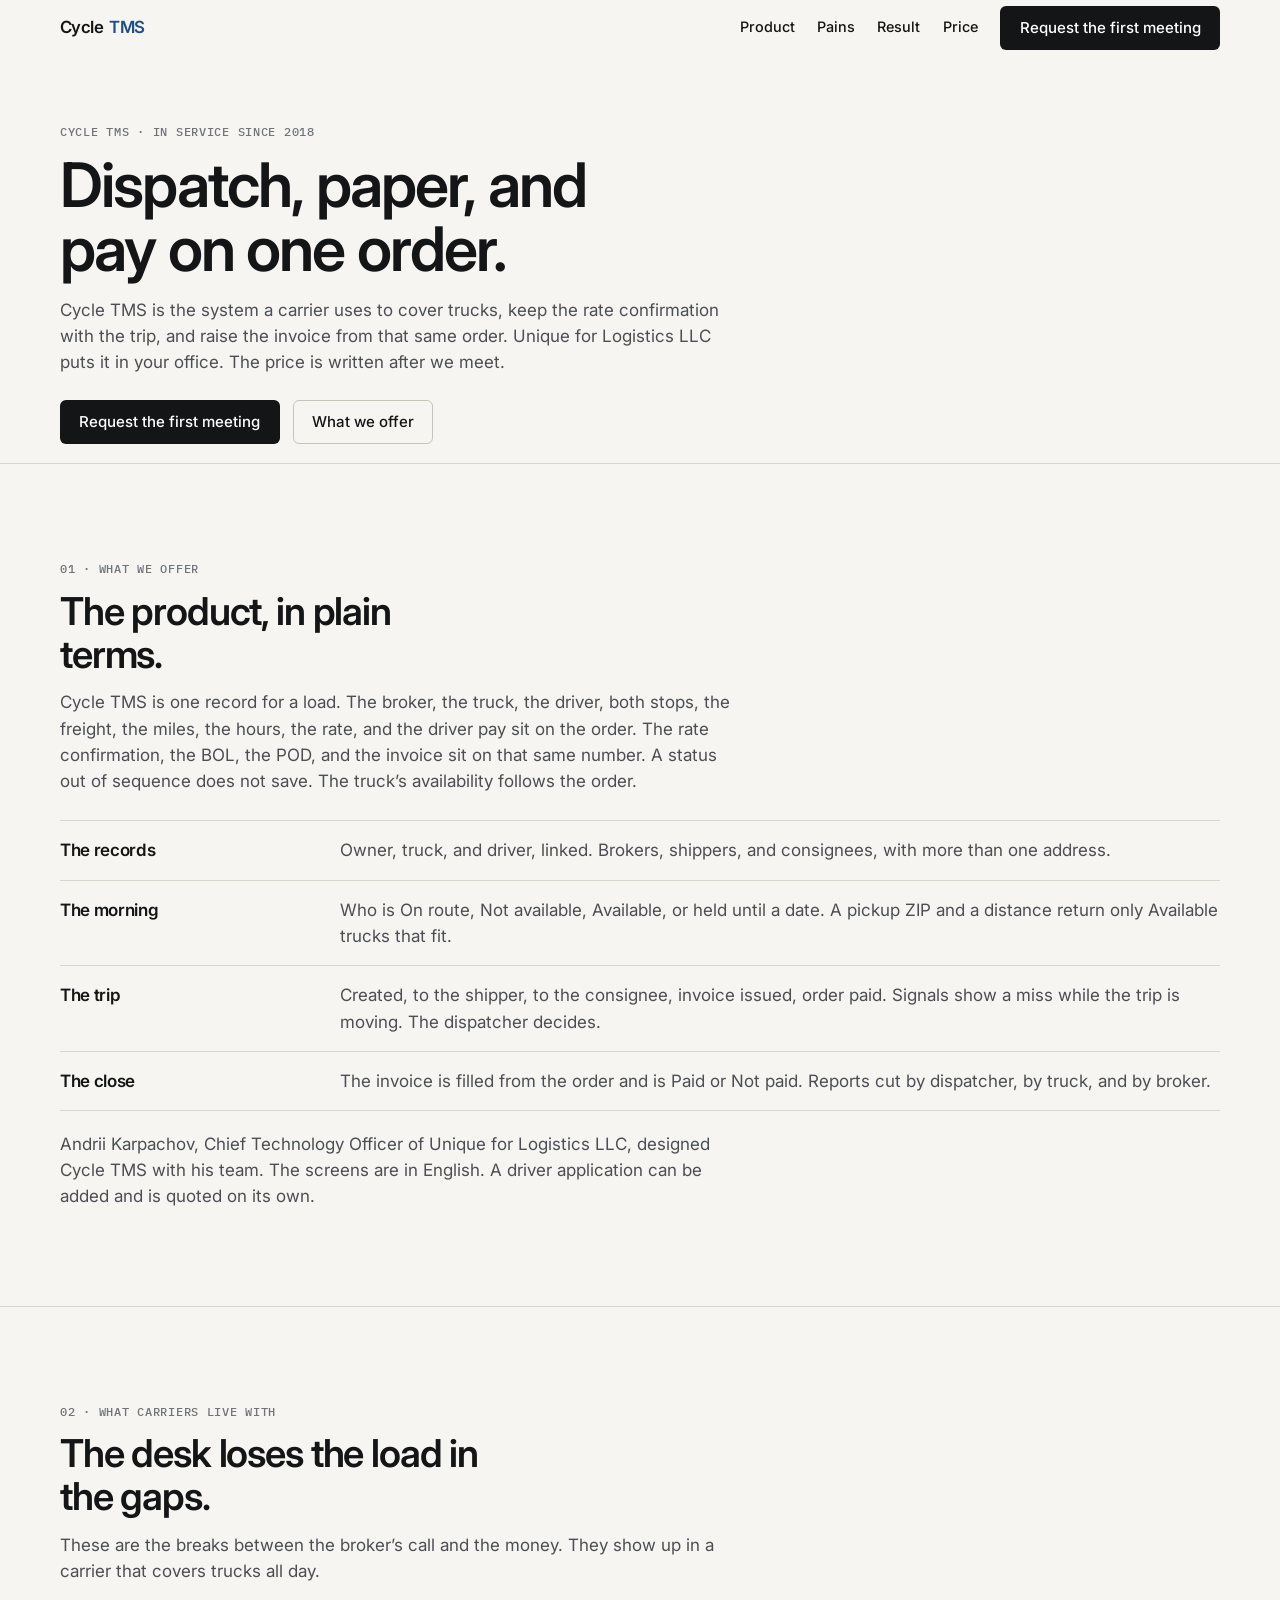
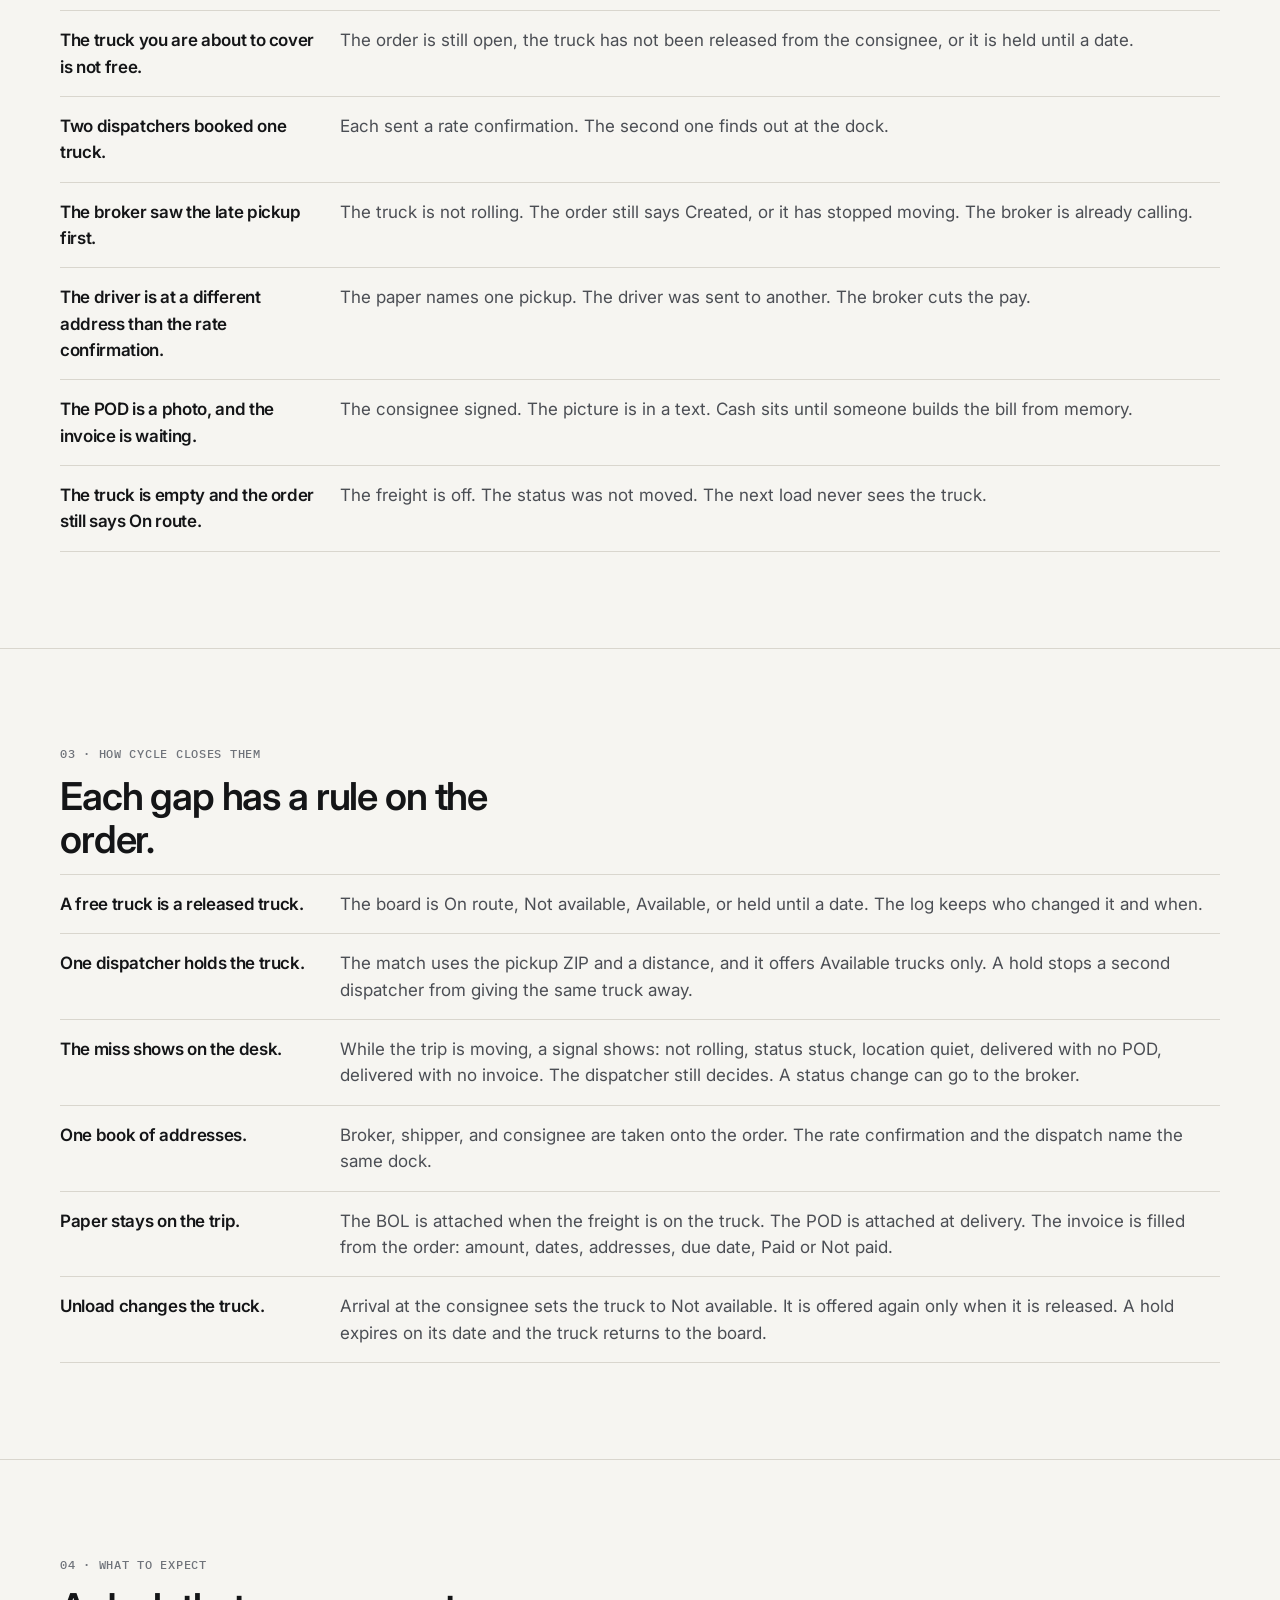
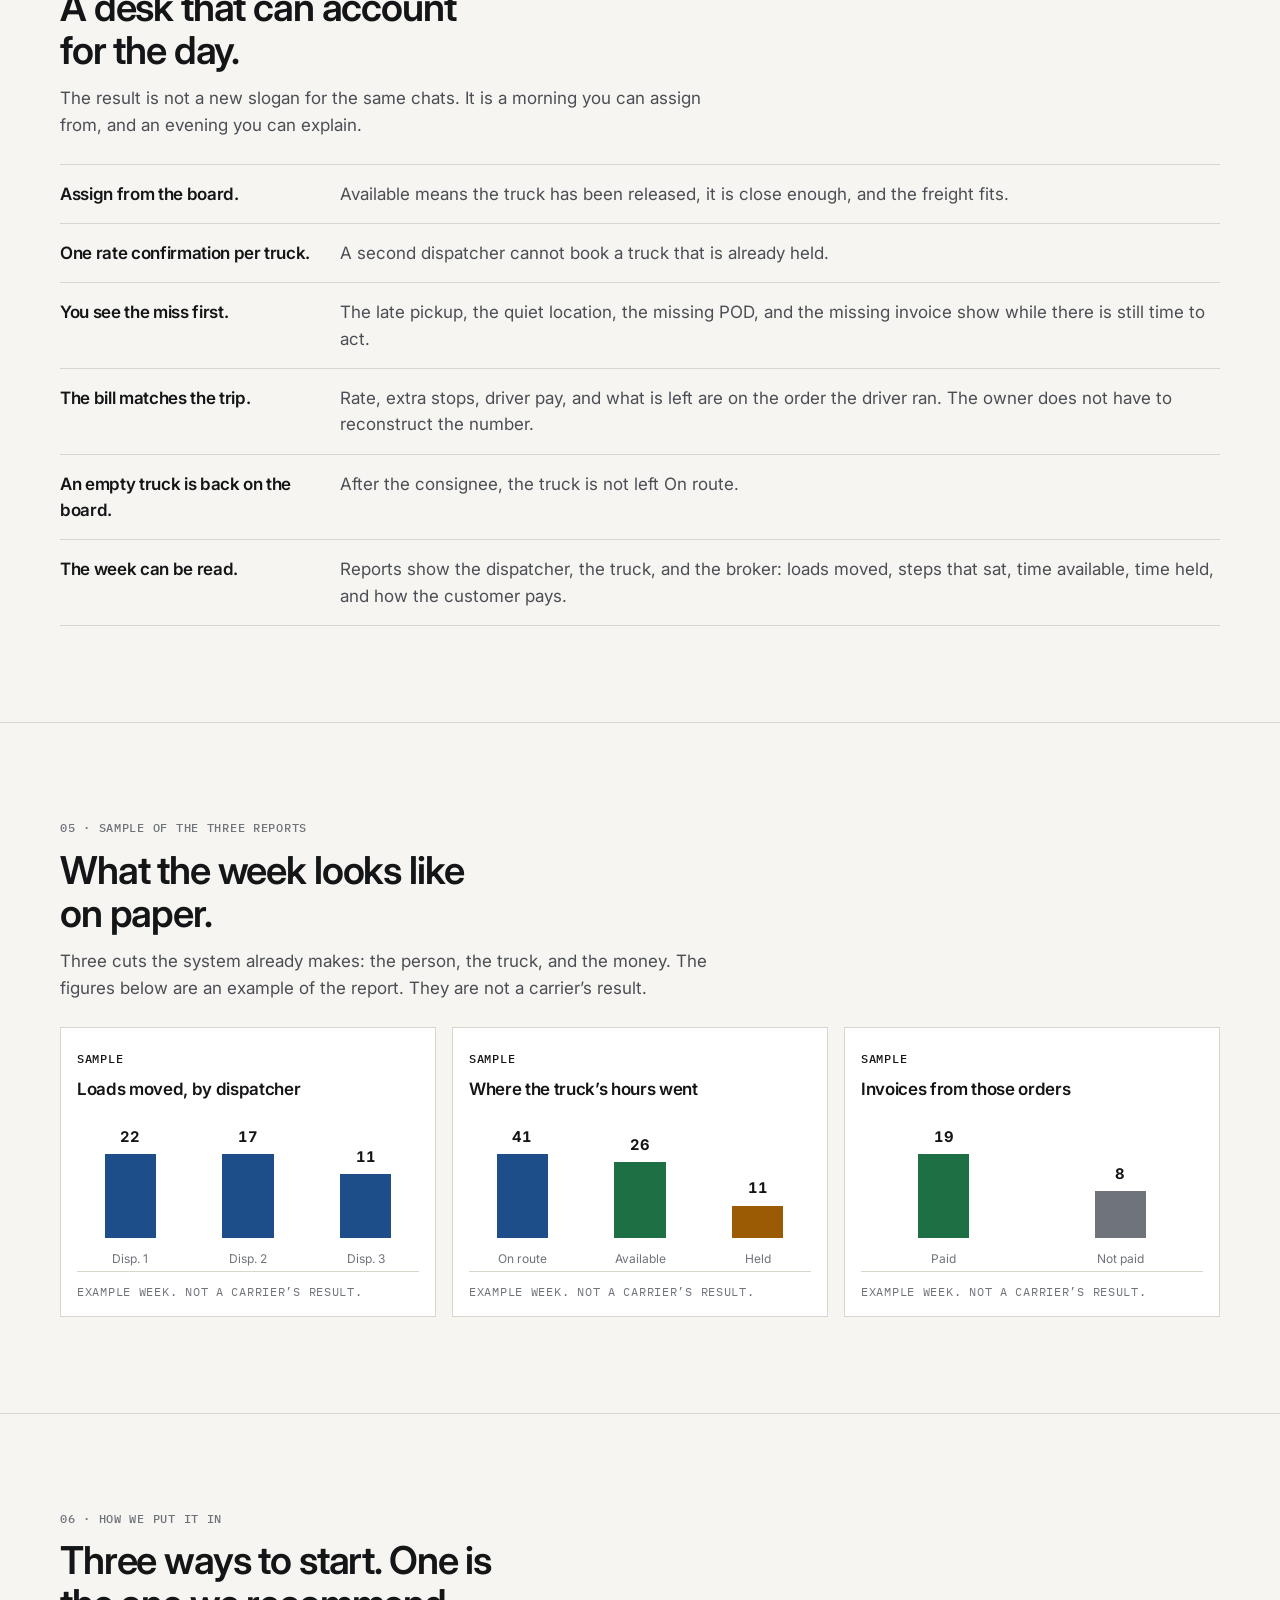
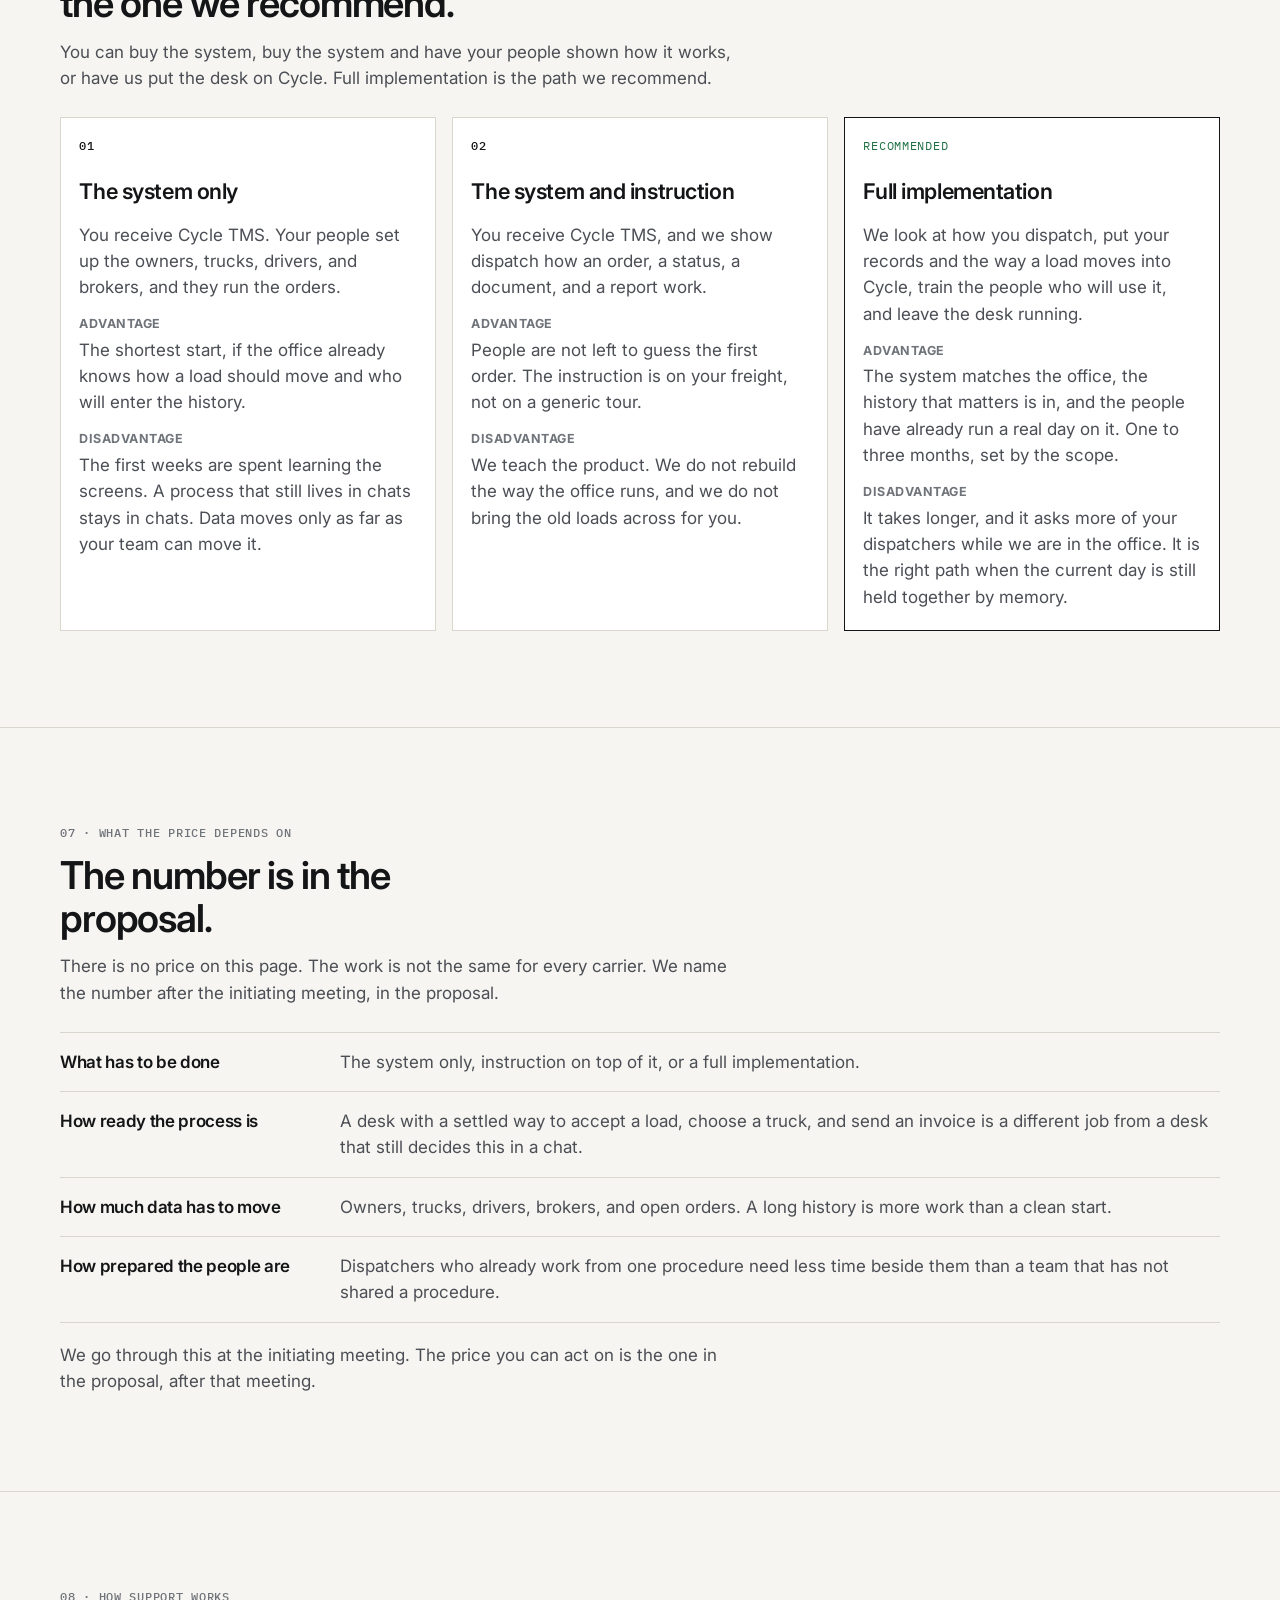
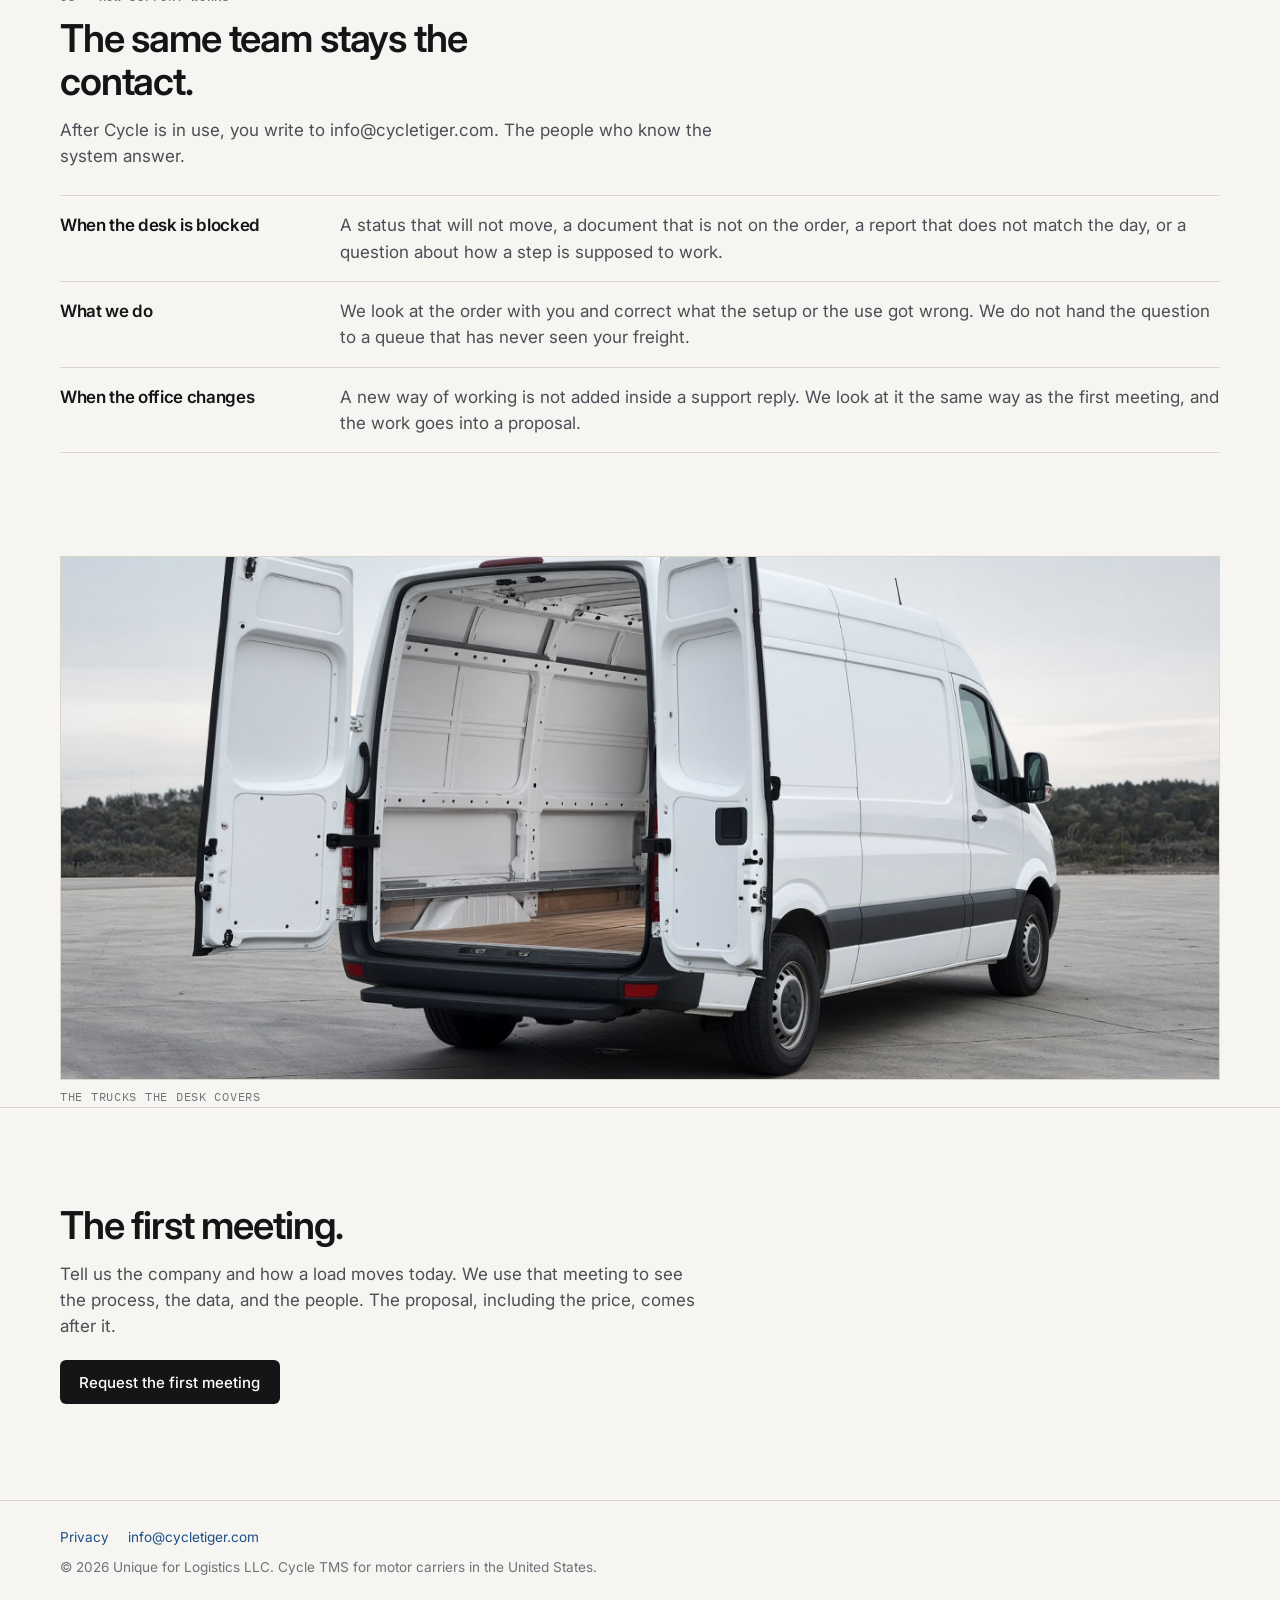
==== commit bad0c5e6: "Tell the sales page as product, pains, result, price, and support. Co-authored-by: Cursor <cursorage" ====
--- a/index.html
+++ b/index.html
@@ -3,10 +3,10 @@
 <head>
   <meta charset="UTF-8" />
   <meta name="viewport" content="width=device-width, initial-scale=1" />
-  <title>Cycle TMS — One order holds the truck, the paper, and the invoice</title>
-  <meta name="description" content="Cycle TMS keeps the truck, the rate confirmation, the BOL, the POD, and the invoice on one order. A skipped step does not save. In service since 2018." />
-  <meta property="og:title" content="Cycle TMS — One order holds the truck, the paper, and the invoice" />
-  <meta property="og:description" content="Available means the truck has been released. The dispatcher decides. A proposal follows a look at how you dispatch." />
+  <title>Cycle TMS — Dispatch, paper, and pay on one order</title>
+  <meta name="description" content="Cycle TMS is the dispatch system for a motor carrier. One order holds the truck, the rate confirmation, the POD, and the invoice. The price is in the proposal after the first meeting." />
+  <meta property="og:title" content="Cycle TMS — Dispatch, paper, and pay on one order" />
+  <meta property="og:description" content="What the system is, which desk problems it closes, what to expect, how implementation works, and how support works. The price is in the proposal." />
   <meta property="og:type" content="website" />
   <meta property="og:url" content="https://tms.cycletiger.com/" />
   <link rel="icon" href="assets/favicon.svg" type="image/svg+xml" />
@@ -23,7 +23,7 @@
       "applicationCategory": "BusinessApplication",
       "operatingSystem": "Web",
       "url": "https://tms.cycletiger.com/",
-      "description": "Transportation management system that keeps the truck, the rate confirmation, the POD, and the invoice on one order.",
+      "description": "Dispatch system for a motor carrier. The truck, the rate confirmation, the POD, and the invoice stay on one order.",
       "datePublished": "2018",
       "inLanguage": "en",
       "author": {
@@ -51,22 +51,183 @@
         <span class="sr-only">Menu</span>
       </button>
       <nav class="nav-links" id="site-nav" data-nav-drawer aria-label="Main">
-        <a href="#day">The day</a>
-        <a href="#board">Board</a>
-        <a href="#order">Order</a>
-        <a href="#signals">Signals</a>
-        <button class="btn" type="button" data-open-walkthrough>Show us your dispatch</button>
+        <a href="#offer">Product</a>
+        <a href="#pains">Pains</a>
+        <a href="#result">Result</a>
+        <a href="#price">Price</a>
+        <button class="btn" type="button" data-open-walkthrough>Request the first meeting</button>
       </nav>
     </div>
   </header>
 
   <main id="main">
-    <section class="hero wrap" style="border-top:0;padding-bottom:1.4rem">
-      <h1>One order holds the truck, the rate confirmation, the BOL, the POD, and the invoice.</h1>
-      <p class="hero-lead">The broker, the truck, the driver, both stops, the miles, the hours, the rate, and the driver pay sit on that order. A skipped step does not save.</p>
+    <section class="hero wrap" style="border-top:0;padding-bottom:1.2rem">
+      <p class="kicker">Cycle TMS · in service since 2018</p>
+      <h1>Dispatch, paper, and pay on one order.</h1>
+      <p class="hero-lead">Cycle TMS is the system a carrier uses to cover trucks, keep the rate confirmation with the trip, and raise the invoice from that same order. Unique for Logistics LLC puts it in your office. The price is written after we meet.</p>
       <div class="hero-ctas">
-        <button class="btn" type="button" data-open-walkthrough>Show us your dispatch</button>
-        <a class="btn btn-line" href="#day">The day it breaks</a>
+        <button class="btn" type="button" data-open-walkthrough>Request the first meeting</button>
+        <a class="btn btn-line" href="#offer">What we offer</a>
+      </div>
+    </section>
+
+    <section id="offer">
+      <div class="wrap">
+        <p class="kicker">01 · What we offer</p>
+        <h2>The product, in plain terms.</h2>
+        <p class="lede">Cycle TMS is one record for a load. The broker, the truck, the driver, both stops, the freight, the miles, the hours, the rate, and the driver pay sit on the order. The rate confirmation, the BOL, the POD, and the invoice sit on that same number. A status out of sequence does not save. The truck’s availability follows the order.</p>
+        <div class="ledger">
+          <article class="row"><b>The records</b><p>Owner, truck, and driver, linked. Brokers, shippers, and consignees, with more than one address.</p></article>
+          <article class="row"><b>The morning</b><p>Who is On route, Not available, Available, or held until a date. A pickup ZIP and a distance return only Available trucks that fit.</p></article>
+          <article class="row"><b>The trip</b><p>Created, to the shipper, to the consignee, invoice issued, order paid. Signals show a miss while the trip is moving. The dispatcher decides.</p></article>
+          <article class="row"><b>The close</b><p>The invoice is filled from the order and is Paid or Not paid. Reports cut by dispatcher, by truck, and by broker.</p></article>
+        </div>
+        <p class="note">Andrii Karpachov, Chief Technology Officer of Unique for Logistics LLC, designed Cycle TMS with his team. The screens are in English. A driver application can be added and is quoted on its own.</p>
+      </div>
+    </section>
+
+    <section id="pains">
+      <div class="wrap">
+        <p class="kicker">02 · What carriers live with</p>
+        <h2>The desk loses the load in the gaps.</h2>
+        <p class="lede">These are the breaks between the broker’s call and the money. They show up in a carrier that covers trucks all day.</p>
+        <div class="ledger">
+          <article class="row"><b>The truck you are about to cover is not free.</b><p>The order is still open, the truck has not been released from the consignee, or it is held until a date.</p></article>
+          <article class="row"><b>Two dispatchers booked one truck.</b><p>Each sent a rate confirmation. The second one finds out at the dock.</p></article>
+          <article class="row"><b>The broker saw the late pickup first.</b><p>The truck is not rolling. The order still says Created, or it has stopped moving. The broker is already calling.</p></article>
+          <article class="row"><b>The driver is at a different address than the rate confirmation.</b><p>The paper names one pickup. The driver was sent to another. The broker cuts the pay.</p></article>
+          <article class="row"><b>The POD is a photo, and the invoice is waiting.</b><p>The consignee signed. The picture is in a text. Cash sits until someone builds the bill from memory.</p></article>
+          <article class="row"><b>The truck is empty and the order still says On route.</b><p>The freight is off. The status was not moved. The next load never sees the truck.</p></article>
+        </div>
+      </div>
+    </section>
+
+    <section id="close">
+      <div class="wrap">
+        <p class="kicker">03 · How Cycle closes them</p>
+        <h2>Each gap has a rule on the order.</h2>
+        <div class="ledger">
+          <article class="row"><b>A free truck is a released truck.</b><p>The board is On route, Not available, Available, or held until a date. The log keeps who changed it and when.</p></article>
+          <article class="row"><b>One dispatcher holds the truck.</b><p>The match uses the pickup ZIP and a distance, and it offers Available trucks only. A hold stops a second dispatcher from giving the same truck away.</p></article>
+          <article class="row"><b>The miss shows on the desk.</b><p>While the trip is moving, a signal shows: not rolling, status stuck, location quiet, delivered with no POD, delivered with no invoice. The dispatcher still decides. A status change can go to the broker.</p></article>
+          <article class="row"><b>One book of addresses.</b><p>Broker, shipper, and consignee are taken onto the order. The rate confirmation and the dispatch name the same dock.</p></article>
+          <article class="row"><b>Paper stays on the trip.</b><p>The BOL is attached when the freight is on the truck. The POD is attached at delivery. The invoice is filled from the order: amount, dates, addresses, due date, Paid or Not paid.</p></article>
+          <article class="row"><b>Unload changes the truck.</b><p>Arrival at the consignee sets the truck to Not available. It is offered again only when it is released. A hold expires on its date and the truck returns to the board.</p></article>
+        </div>
+      </div>
+    </section>
+
+    <section id="result">
+      <div class="wrap">
+        <p class="kicker">04 · What to expect</p>
+        <h2>A desk that can account for the day.</h2>
+        <p class="lede">The result is not a new slogan for the same chats. It is a morning you can assign from, and an evening you can explain.</p>
+        <div class="ledger">
+          <article class="row"><b>Assign from the board.</b><p>Available means the truck has been released, it is close enough, and the freight fits.</p></article>
+          <article class="row"><b>One rate confirmation per truck.</b><p>A second dispatcher cannot book a truck that is already held.</p></article>
+          <article class="row"><b>You see the miss first.</b><p>The late pickup, the quiet location, the missing POD, and the missing invoice show while there is still time to act.</p></article>
+          <article class="row"><b>The bill matches the trip.</b><p>Rate, extra stops, driver pay, and what is left are on the order the driver ran. The owner does not have to reconstruct the number.</p></article>
+          <article class="row"><b>An empty truck is back on the board.</b><p>After the consignee, the truck is not left On route.</p></article>
+          <article class="row"><b>The week can be read.</b><p>Reports show the dispatcher, the truck, and the broker: loads moved, steps that sat, time available, time held, and how the customer pays.</p></article>
+        </div>
+      </div>
+    </section>
+
+    <section id="kpi">
+      <div class="wrap">
+        <p class="kicker">05 · Sample of the three reports</p>
+        <h2>What the week looks like on paper.</h2>
+        <p class="lede">Three cuts the system already makes: the person, the truck, and the money. The figures below are an example of the report. They are not a carrier’s result.</p>
+        <div class="kpis">
+          <figure class="kpi">
+            <span class="tag">Sample</span>
+            <strong>Loads moved, by dispatcher</strong>
+            <div class="bars" role="img" aria-label="Example week. Dispatcher 1 moved 22 loads, dispatcher 2 moved 17, dispatcher 3 moved 11.">
+              <div class="bar"><b>22</b><i style="height:88%"></i><small>Disp. 1</small></div>
+              <div class="bar"><b>17</b><i style="height:68%"></i><small>Disp. 2</small></div>
+              <div class="bar"><b>11</b><i style="height:44%"></i><small>Disp. 3</small></div>
+            </div>
+            <p class="fine">Example week. Not a carrier’s result.</p>
+          </figure>
+          <figure class="kpi">
+            <span class="tag">Sample</span>
+            <strong>Where the truck’s hours went</strong>
+            <div class="bars" role="img" aria-label="Example week. 41 hours on route, 26 hours available, 11 hours held.">
+              <div class="bar"><b>41</b><i style="height:82%"></i><small>On route</small></div>
+              <div class="bar bar--ok"><b>26</b><i style="height:52%"></i><small>Available</small></div>
+              <div class="bar bar--hold"><b>11</b><i style="height:22%"></i><small>Held</small></div>
+            </div>
+            <p class="fine">Example week. Not a carrier’s result.</p>
+          </figure>
+          <figure class="kpi">
+            <span class="tag">Sample</span>
+            <strong>Invoices from those orders</strong>
+            <div class="bars" role="img" aria-label="Example week. 19 invoices paid, 8 not paid.">
+              <div class="bar bar--ok"><b>19</b><i style="height:76%"></i><small>Paid</small></div>
+              <div class="bar bar--off"><b>8</b><i style="height:32%"></i><small>Not paid</small></div>
+            </div>
+            <p class="fine">Example week. Not a carrier’s result.</p>
+          </figure>
+        </div>
+      </div>
+    </section>
+
+    <section id="setup">
+      <div class="wrap">
+        <p class="kicker">06 · How we put it in</p>
+        <h2>Three ways to start. One is the one we recommend.</h2>
+        <p class="lede">You can buy the system, buy the system and have your people shown how it works, or have us put the desk on Cycle. Full implementation is the path we recommend.</p>
+        <div class="paths">
+          <article class="path">
+            <span class="tag">01</span>
+            <h3>The system only</h3>
+            <p>You receive Cycle TMS. Your people set up the owners, trucks, drivers, and brokers, and they run the orders.</p>
+            <div class="side"><b>Advantage</b><p>The shortest start, if the office already knows how a load should move and who will enter the history.</p></div>
+            <div class="side"><b>Disadvantage</b><p>The first weeks are spent learning the screens. A process that still lives in chats stays in chats. Data moves only as far as your team can move it.</p></div>
+          </article>
+          <article class="path">
+            <span class="tag">02</span>
+            <h3>The system and instruction</h3>
+            <p>You receive Cycle TMS, and we show dispatch how an order, a status, a document, and a report work.</p>
+            <div class="side"><b>Advantage</b><p>People are not left to guess the first order. The instruction is on your freight, not on a generic tour.</p></div>
+            <div class="side"><b>Disadvantage</b><p>We teach the product. We do not rebuild the way the office runs, and we do not bring the old loads across for you.</p></div>
+          </article>
+          <article class="path path--yes">
+            <span class="mark">Recommended</span>
+            <h3>Full implementation</h3>
+            <p>We look at how you dispatch, put your records and the way a load moves into Cycle, train the people who will use it, and leave the desk running.</p>
+            <div class="side"><b>Advantage</b><p>The system matches the office, the history that matters is in, and the people have already run a real day on it. One to three months, set by the scope.</p></div>
+            <div class="side"><b>Disadvantage</b><p>It takes longer, and it asks more of your dispatchers while we are in the office. It is the right path when the current day is still held together by memory.</p></div>
+          </article>
+        </div>
+      </div>
+    </section>
+
+    <section id="price">
+      <div class="wrap">
+        <p class="kicker">07 · What the price depends on</p>
+        <h2>The number is in the proposal.</h2>
+        <p class="lede">There is no price on this page. The work is not the same for every carrier. We name the number after the initiating meeting, in the proposal.</p>
+        <div class="ledger">
+          <article class="row"><b>What has to be done</b><p>The system only, instruction on top of it, or a full implementation.</p></article>
+          <article class="row"><b>How ready the process is</b><p>A desk with a settled way to accept a load, choose a truck, and send an invoice is a different job from a desk that still decides this in a chat.</p></article>
+          <article class="row"><b>How much data has to move</b><p>Owners, trucks, drivers, brokers, and open orders. A long history is more work than a clean start.</p></article>
+          <article class="row"><b>How prepared the people are</b><p>Dispatchers who already work from one procedure need less time beside them than a team that has not shared a procedure.</p></article>
+        </div>
+        <p class="note">We go through this at the initiating meeting. The price you can act on is the one in the proposal, after that meeting.</p>
+      </div>
+    </section>
+
+    <section id="support">
+      <div class="wrap">
+        <p class="kicker">08 · How support works</p>
+        <h2>The same team stays the contact.</h2>
+        <p class="lede">After Cycle is in use, you write to info@cycletiger.com. The people who know the system answer.</p>
+        <div class="ledger">
+          <article class="row"><b>When the desk is blocked</b><p>A status that will not move, a document that is not on the order, a report that does not match the day, or a question about how a step is supposed to work.</p></article>
+          <article class="row"><b>What we do</b><p>We look at the order with you and correct what the setup or the use got wrong. We do not hand the question to a queue that has never seen your freight.</p></article>
+          <article class="row"><b>When the office changes</b><p>A new way of working is not added inside a support reply. We look at it the same way as the first meeting, and the work goes into a proposal.</p></article>
+        </div>
       </div>
     </section>
 
@@ -75,162 +236,13 @@
         <source src="assets/sprinter-road.mp4" type="video/mp4" />
       </video>
     </figure>
-    <p class="fine">The morning board</p>
-
-    <section id="day">
-      <div class="wrap">
-        <p class="kicker">The dispatch day</p>
-        <h2>The broker saw the late pickup first.</h2>
-        <p class="lede">The miss is already in the open order. The desk finds it after the broker does.</p>
-        <div class="ledger">
-          <article class="row">
-            <b>The truck you are about to cover is not free.</b>
-            <p>The order is still open, the truck has not been released from the consignee, or the truck is held until a date.</p>
-          </article>
-          <article class="row">
-            <b>Two dispatchers booked one truck.</b>
-            <p>Each sent a rate confirmation on the same truck.</p>
-          </article>
-          <article class="row">
-            <b>The broker saw the late pickup first.</b>
-            <p>The truck is not rolling, the order still says on route to the shipper, and the broker is already calling.</p>
-          </article>
-          <article class="row">
-            <b>The driver is at a different address than the rate confirmation.</b>
-            <p>The rate confirmation names one pickup. The driver was sent to another.</p>
-          </article>
-          <article class="row">
-            <b>The POD is a photo, and the invoice is waiting.</b>
-            <p>The consignee signed. The picture is in a text. The invoice has not been issued from the order.</p>
-          </article>
-          <article class="row">
-            <b>The truck is unloaded and the order still says On route.</b>
-            <p>The freight is off at the consignee. The status was not moved. The next load never sees the truck.</p>
-          </article>
-        </div>
-      </div>
-    </section>
-
-    <section id="board">
-      <div class="wrap">
-        <div class="split">
-          <div>
-            <p class="kicker">Availability</p>
-            <h2>Available means the truck has been released.</h2>
-            <p class="lede">A truck is On route, Not available, Available, or held until a date. Every change keeps who set it and when. Dispatch enters the pickup ZIP and a distance. Cycle returns only Available trucks inside that radius, with size, owner, driver, and phones. A hold keeps the truck with one dispatcher.</p>
-          </div>
-          <figure class="shot">
-            <img src="assets/unit-file.jpg" alt="A truck with the rear doors open" width="1280" height="720" />
-            <figcaption>
-              <strong>Unit on file.</strong>
-              <span>Dimensions, door, capacity, plate, VIN, and insurance expiry stay on the truck, so dispatch does not ask again by phone.</span>
-            </figcaption>
-          </figure>
-        </div>
-        <div class="sheet" style="margin-top:1.6rem" aria-label="Truck availability">
-          <div class="sheet__row"><span class="tag tag--run">On route</span><div><strong>The truck is moving.</strong><span>Not offered for the next pickup.</span></div></div>
-          <div class="sheet__row"><span class="tag tag--off">Not available</span><div><strong>Arrived at the consignee.</strong><span>The freight may be off. The truck is not back on the board until it is released.</span></div></div>
-          <div class="sheet__row"><span class="tag tag--ok">Available</span><div><strong>Released.</strong><span>Inside the radius, and the freight fits the door and the capacity.</span></div></div>
-          <div class="sheet__row"><span class="tag tag--hold">Held</span><div><strong>Out until a date.</strong><span>Kept for one broker. Released when that date arrives.</span></div></div>
-        </div>
-        <div class="facts">
-          <article><small>Owner</small><b>Name, MC, USDOT, phone</b></article>
-          <article><small>Truck</small><b>Dimensions, door, capacity, plate, VIN, insurance</b></article>
-          <article><small>Driver</small><b>License class and expiry, phones</b></article>
-          <article><small>Link</small><b>Owner, truck, and driver on one line</b></article>
-        </div>
-      </div>
-    </section>
-
-    <section id="order">
-      <div class="wrap">
-        <p class="kicker">The order</p>
-        <h2>A skipped step does not save.</h2>
-        <p class="lede">Broker, truck, driver, both stops, dates, pieces, weight, miles, hours, reference, rate, and driver pay. The truck follows the order: On route while it is moving, Not available once it has arrived at the consignee.</p>
-        <ol class="rail">
-          <li><span class="n">01</span><strong>Created</strong><span>Opened on a truck that is Available.</span></li>
-          <li><span class="n">02</span><strong>To the shipper</strong><span>On route, then arrived.</span></li>
-          <li><span class="n">03</span><strong>To the consignee</strong><span>On route, then arrived.</span></li>
-          <li><span class="n">04</span><strong>Invoice issued</strong><span>Filled from this order. Paid or Not paid.</span></li>
-          <li><span class="n">05</span><strong>Order paid</strong><span>The same number as the trip.</span></li>
-        </ol>
-        <p class="rule">A status out of sequence does not save.</p>
-        <div class="docs">
-          <article class="doc"><span class="n">01</span><strong>Rate confirmation</strong><span>Rate, stops, and the broker, on the order the driver is running.</span></article>
-          <article class="doc"><span class="n">02</span><strong>BOL</strong><span>Attached when the freight is on the truck.</span></article>
-          <article class="doc"><span class="n">03</span><strong>POD</strong><span>Attached at delivery. Not left in a text.</span></article>
-          <article class="doc"><span class="n">04</span><strong>Invoice</strong><span>Built from the order. Closes as paid on the same number.</span></article>
-        </div>
-        <p class="note">Brokers, shippers, and consignees are one book: name, contact, phone, email, MC, and more than one address. The order takes the broker and both stops from that book, so the rate confirmation and the dispatch name the same dock.</p>
-        <div class="split" style="margin-top:1.8rem">
-          <figure class="shot">
-            <img src="assets/linked-unit.jpg" alt="A truck waiting at a yard" width="1280" height="720" />
-            <figcaption>
-              <strong>Owner, truck, and driver stay linked.</strong>
-              <span>Availability, the order, and the pay do not drift onto three lists.</span>
-            </figcaption>
-          </figure>
-          <div class="ledger">
-            <article class="row"><b>Who</b><p>Broker, truck, driver.</p></article>
-            <article class="row"><b>Where</b><p>Pickup and delivery, from the book.</p></article>
-            <article class="row"><b>Freight</b><p>Pieces, weight, miles, hours.</p></article>
-            <article class="row"><b>Money</b><p>Rate, driver pay, and what is left.</p></article>
-          </div>
-        </div>
-      </div>
-    </section>
-
-    <section id="signals">
-      <div class="wrap">
-        <p class="kicker">On a moving trip</p>
-        <h2>The dispatcher decides.</h2>
-        <p class="lede">While a trip is moving, a signal shows the miss. The person still chooses what to do. A status change can be sent to the broker without a new email written by hand.</p>
-        <div class="ledger">
-          <article class="row"><span class="tag tag--hold">Not rolling</span><p>Pickup is close. The order still says Created.</p></article>
-          <article class="row"><span class="tag tag--hold">Status stuck</span><p>The step has not moved, and the appointment is passing.</p></article>
-          <article class="row"><span class="tag tag--hold">Location quiet</span><p>The point on the order, the Google link, or Macropoint stopped updating.</p></article>
-          <article class="row"><span class="tag tag--bad">Delivered, no POD</span><p>The truck arrived. The proof is not on the order.</p></article>
-          <article class="row"><span class="tag tag--bad">Delivered, no invoice</span><p>The freight is off. The bill has not been raised from the order.</p></article>
-        </div>
-        <div class="ledger" style="margin-top:2rem">
-          <article class="row"><b>No skipped step</b><p>A status out of sequence does not save.</p></article>
-          <article class="row"><b>The truck follows the order</b><p>On route while moving. Not available after arrival at the consignee.</p></article>
-          <article class="row"><b>A hold expires</b><p>The date arrives and the truck is released back to the board.</p></article>
-          <article class="row"><b>The invoice moves the order</b><p>Raising the bill sets the order to Invoice issued.</p></article>
-          <article class="row"><b>The change is kept</b><p>Who moved a status, from what, and when, stays on the log.</p></article>
-        </div>
-        <p class="note">Also on the order: a point of its own, a Google link stored as coordinates, or Macropoint; the trip monitor and the map; miles and hours between ZIPs; the reserve, the actual start, and the status log. The same records cut as reports by dispatcher, by truck, and by broker.</p>
-      </div>
-    </section>
-
-    <section id="reports">
-      <div class="wrap">
-        <p class="kicker">Reports</p>
-        <h2>What slowed the desk.</h2>
-        <p class="lede">The morning board is the start. The cut that matters is the person, the truck, and the broker.</p>
-        <div class="cuts">
-          <article><span class="tag">Dispatcher</span><h3>The shift</h3><p>Loads moved, steps that sat, paper that arrived late.</p></article>
-          <article><span class="tag">Truck</span><h3>The unit</h3><p>Time available, time held, loads it actually took.</p></article>
-          <article><span class="tag">Broker</span><h3>The customer</h3><p>How they pay, and how often the bill is cut.</p></article>
-        </div>
-      </div>
-    </section>
-
-    <section id="office">
-      <div class="wrap office">
-        <p class="kicker">In your office</p>
-        <h2>Set up around your trucks and your people.</h2>
-        <p>The work is the system and putting it in. One to three months, set by the scope. The screens are in English. We look at how a load is accepted, how a truck is chosen, and how the paper and the money move. The proposal comes after that.</p>
-        <p>Cycle TMS has been in service since 2018. Andrii Karpachov, Chief Technology Officer of Unique for Logistics LLC, designed it with his team.</p>
-        <p class="quiet">A driver app can be added and is quoted on its own.</p>
-      </div>
-    </section>
+    <p class="fine">The trucks the desk covers</p>
 
     <section class="cta">
       <div class="wrap">
-        <h2>Show us how you dispatch today.</h2>
-        <p>Company, and where a load breaks between the broker call and the invoice. We answer with a review. The commercial proposal comes after the scope is known.</p>
-        <button class="btn" type="button" data-open-walkthrough>Show us your dispatch</button>
+        <h2>The first meeting.</h2>
+        <p>Tell us the company and how a load moves today. We use that meeting to see the process, the data, and the people. The proposal, including the price, comes after it.</p>
+        <button class="btn" type="button" data-open-walkthrough>Request the first meeting</button>
       </div>
     </section>
   </main>
@@ -250,8 +262,8 @@
     <div class="modal-panel">
       <div class="modal-header">
         <div>
-          <h2 id="walk-title">Show us your dispatch</h2>
-          <p>This opens an email to info@cycletiger.com. The proposal comes after the review.</p>
+          <h2 id="walk-title">The first meeting</h2>
+          <p>This opens an email to info@cycletiger.com. The proposal, with the price, comes after we meet.</p>
         </div>
         <button class="modal-close" type="button" data-close-modal aria-label="Close">×</button>
       </div>
@@ -269,8 +281,8 @@
           <input id="email" name="email" type="email" autocomplete="email" required />
         </div>
         <div class="field">
-          <label for="note">What breaks between the call and the invoice</label>
-          <textarea id="note" name="note" placeholder="How a load is accepted, how a truck is chosen, how the invoice is sent."></textarea>
+          <label for="note">How a load moves today</label>
+          <textarea id="note" name="note" placeholder="How a truck is chosen, how the invoice is sent, and whether you want the system only, instruction, or full implementation."></textarea>
         </div>
         <p class="form-error" data-form-error hidden>Enter a name, a company, and a valid email.</p>
         <button class="btn" type="submit">Email this request</button>
--- a/css/site.css
+++ b/css/site.css
@@ -612,6 +612,112 @@
 .legal-page p, .legal-page li { color: var(--body); }
 .back { display: inline-block; margin-bottom: 1.2rem; text-decoration: none; font-weight: 500; }
 
+.paths {
+  display: grid;
+  gap: 1rem;
+}
+
+@media (min-width: 900px) {
+  .paths { grid-template-columns: repeat(3, 1fr); align-items: stretch; }
+}
+
+.path {
+  background: var(--paper);
+  border: 1px solid var(--line);
+  padding: 1.15rem 1.15rem 1.25rem;
+  display: flex;
+  flex-direction: column;
+  gap: 0.85rem;
+}
+
+.path--yes { border-color: var(--ink); }
+
+.path h3 {
+  margin: 0.35rem 0 0;
+  font-size: 1.35rem;
+  font-weight: 600;
+  letter-spacing: -0.02em;
+}
+
+.path p { margin: 0; color: var(--body); }
+
+.mark {
+  font-family: var(--mono);
+  font-size: 12px;
+  letter-spacing: 0.06em;
+  text-transform: uppercase;
+  color: var(--ok);
+}
+
+.side b {
+  display: block;
+  margin-bottom: 0.2rem;
+  font-size: 0.78rem;
+  letter-spacing: 0.04em;
+  text-transform: uppercase;
+  color: var(--muted);
+}
+
+.kpis {
+  display: grid;
+  gap: 1rem;
+}
+
+@media (min-width: 900px) {
+  .kpis { grid-template-columns: repeat(3, 1fr); }
+}
+
+.kpi {
+  margin: 0;
+  background: var(--paper);
+  border: 1px solid var(--line);
+  padding: 1rem 1rem 0.9rem;
+}
+
+.kpi strong { display: block; font-weight: 600; letter-spacing: -0.02em; margin-top: 0.35rem; }
+
+.bars {
+  display: flex;
+  align-items: flex-end;
+  gap: 0.7rem;
+  height: 9.5rem;
+  margin-top: 1.1rem;
+  padding-top: 0.4rem;
+  border-bottom: 1px solid var(--line);
+}
+
+.bar {
+  flex: 1;
+  display: flex;
+  flex-direction: column;
+  justify-content: flex-end;
+  align-items: center;
+  height: 100%;
+  gap: 0.35rem;
+}
+
+.bar i {
+  display: block;
+  width: 100%;
+  max-width: 3.2rem;
+  background: var(--link);
+}
+
+.bar b { font-variant-numeric: tabular-nums; font-size: 0.92rem; }
+.bar small {
+  display: block;
+  padding: 0.4rem 0 0.15rem;
+  color: var(--muted);
+  font-size: 0.75rem;
+  text-align: center;
+}
+
+.bar--ok i { background: var(--ok); }
+.bar--hold i { background: var(--hold); }
+.bar--off i { background: var(--off); }
+
+.kpi .fine { width: auto; margin: 0.7rem 0 0; }
+
 @media (prefers-reduced-motion: reduce) {
   html { scroll-behavior: auto; }
   .stage video { display: none; }
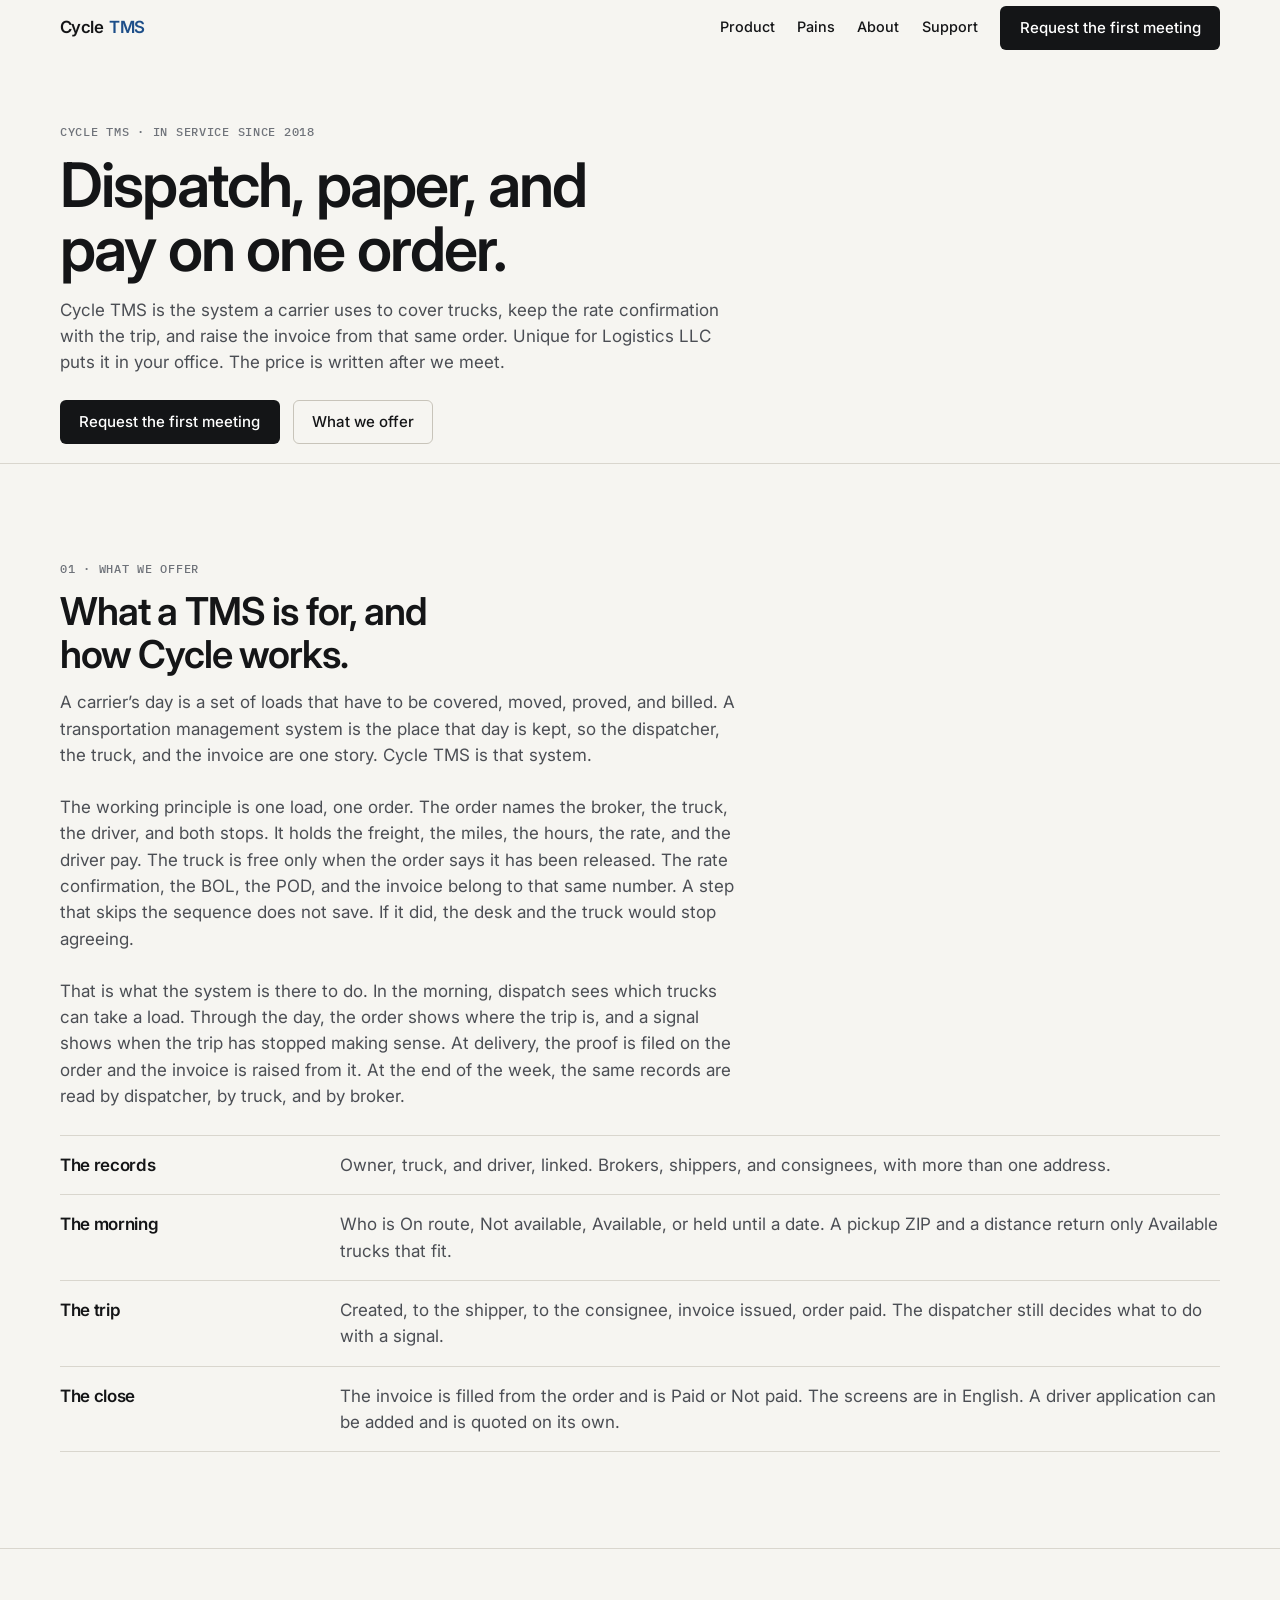
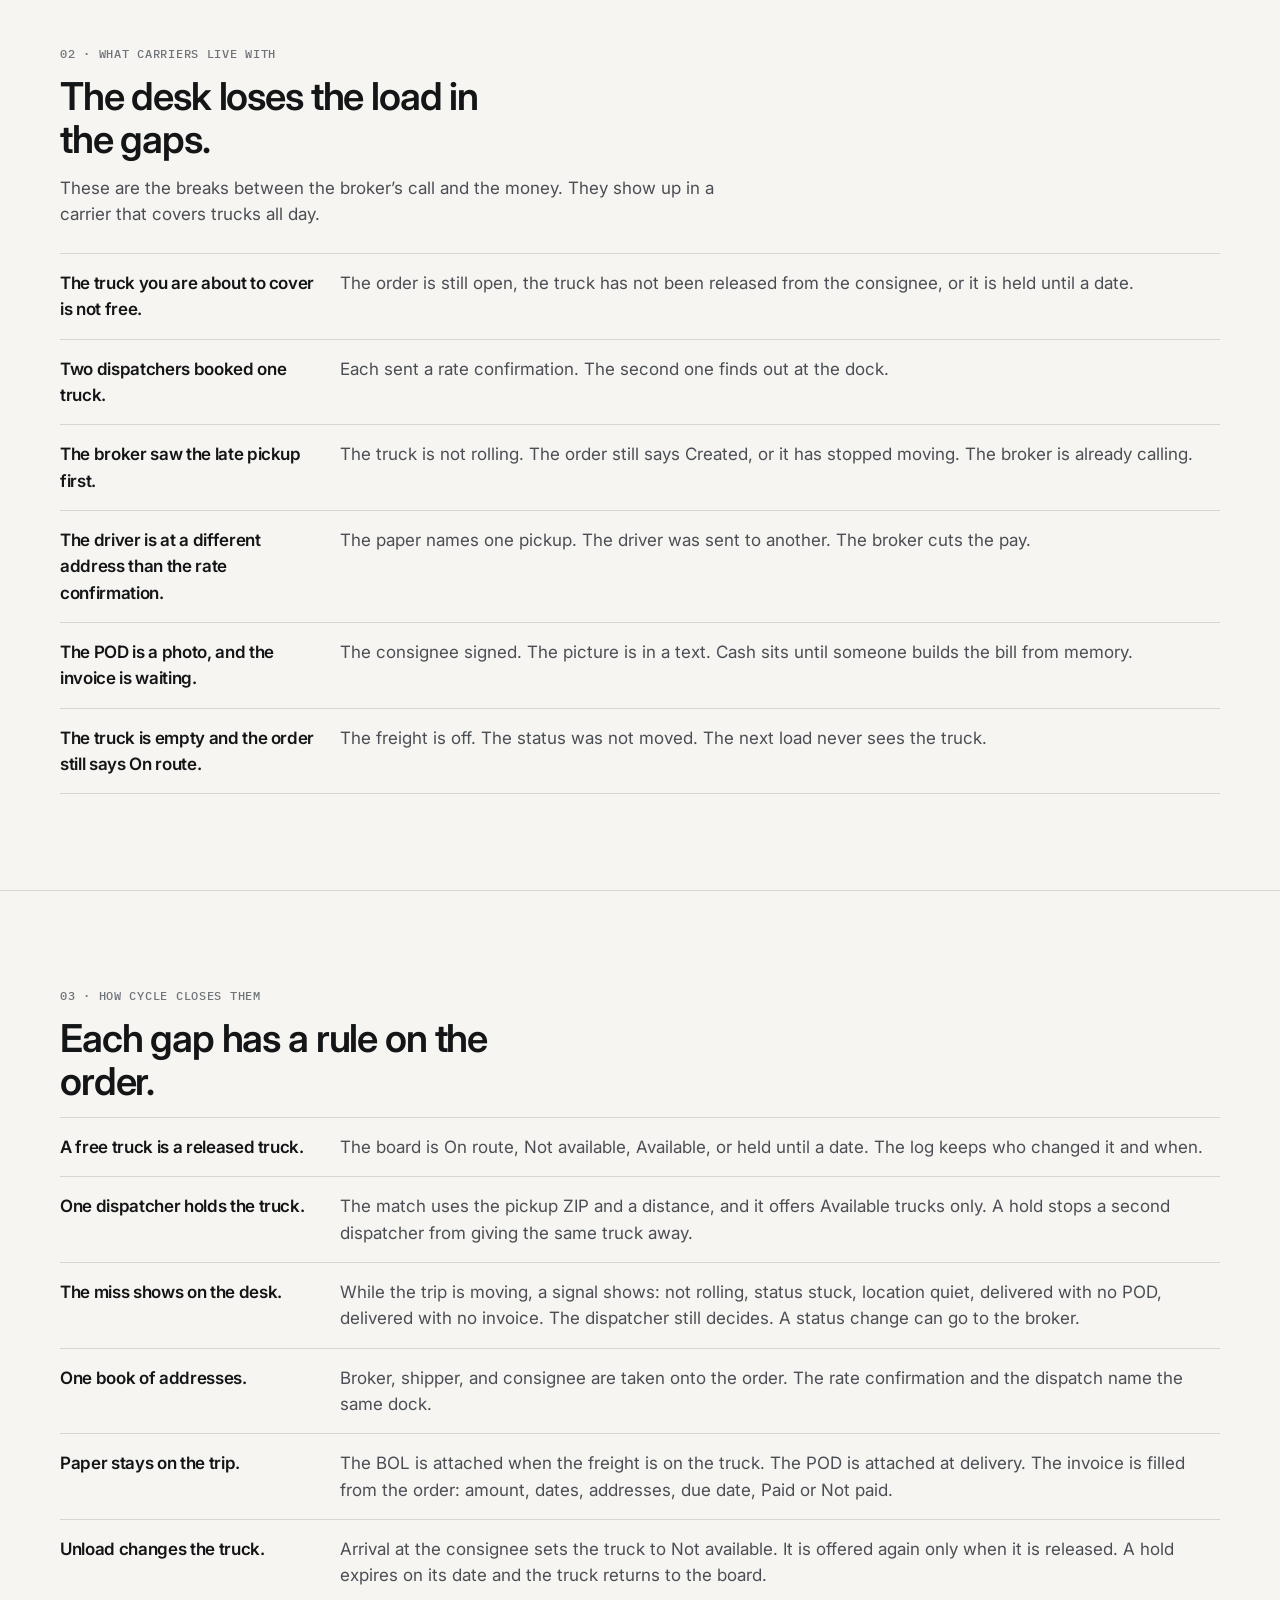
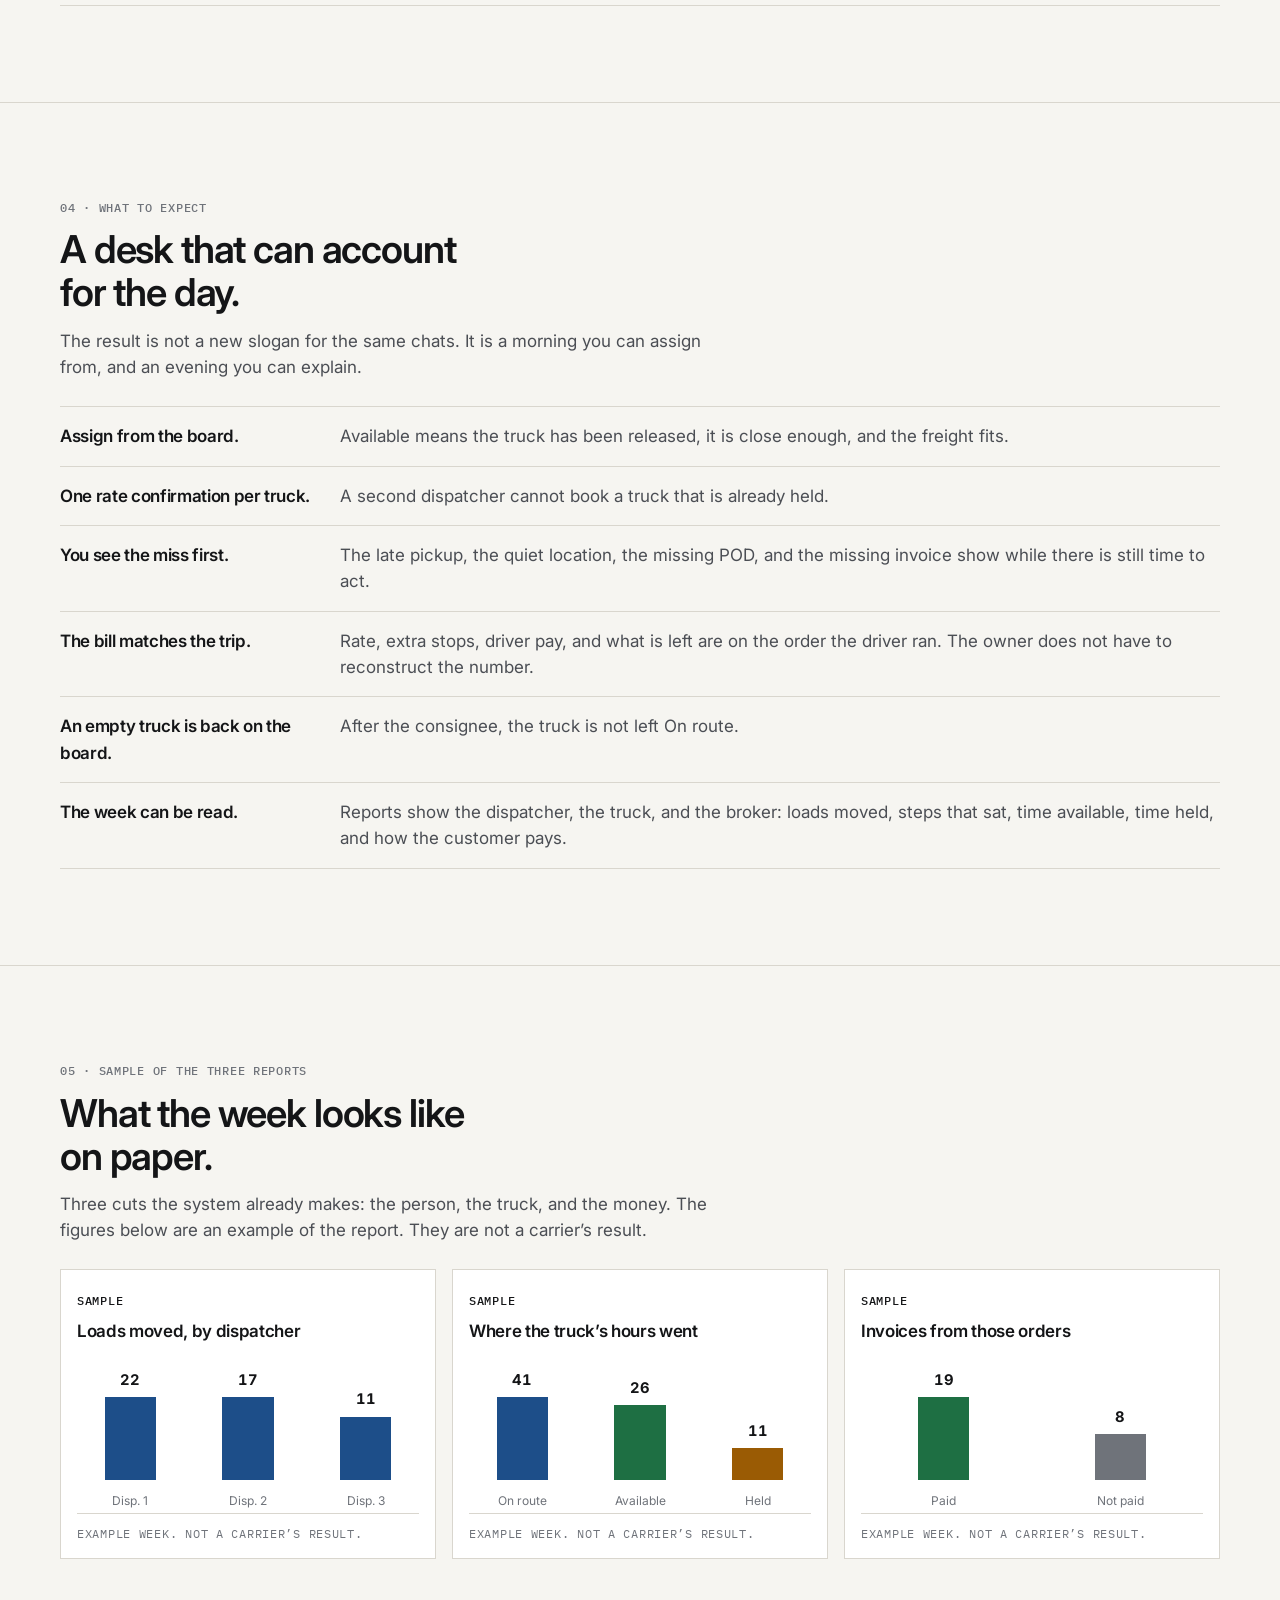
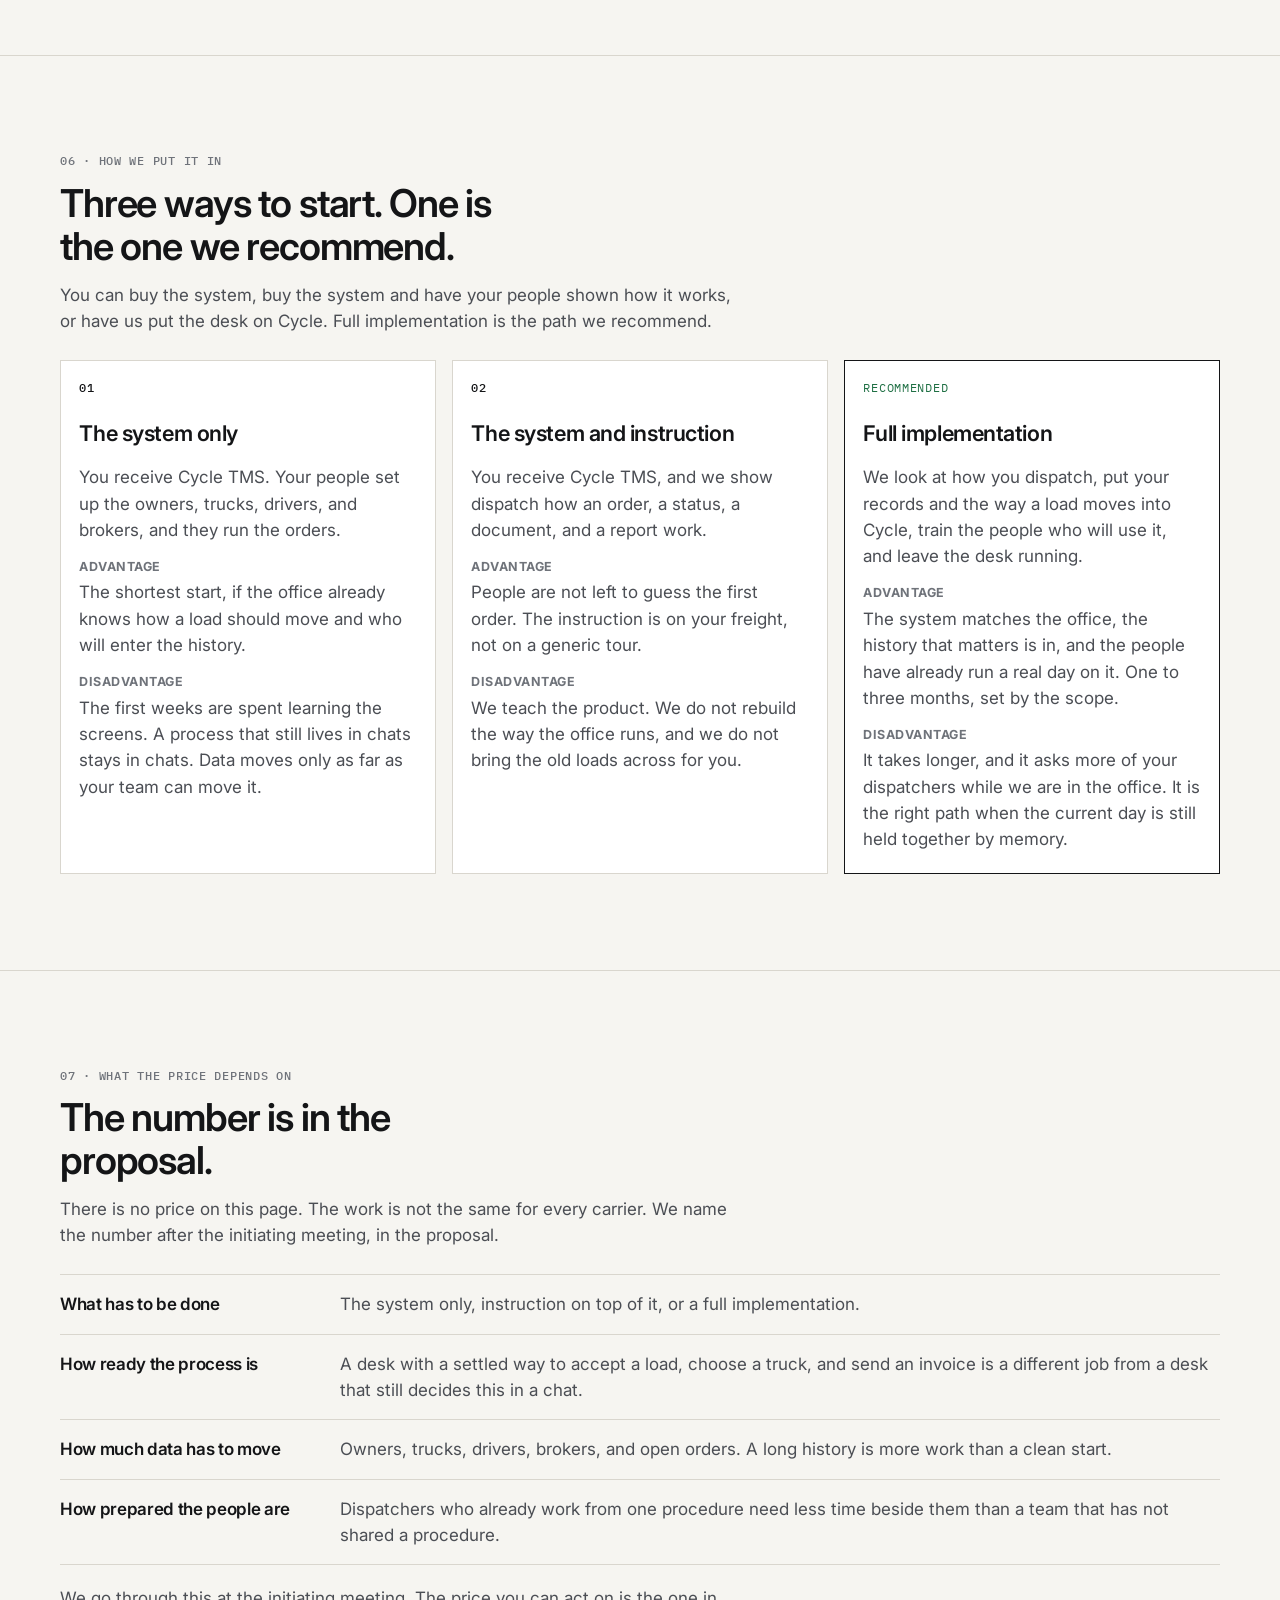
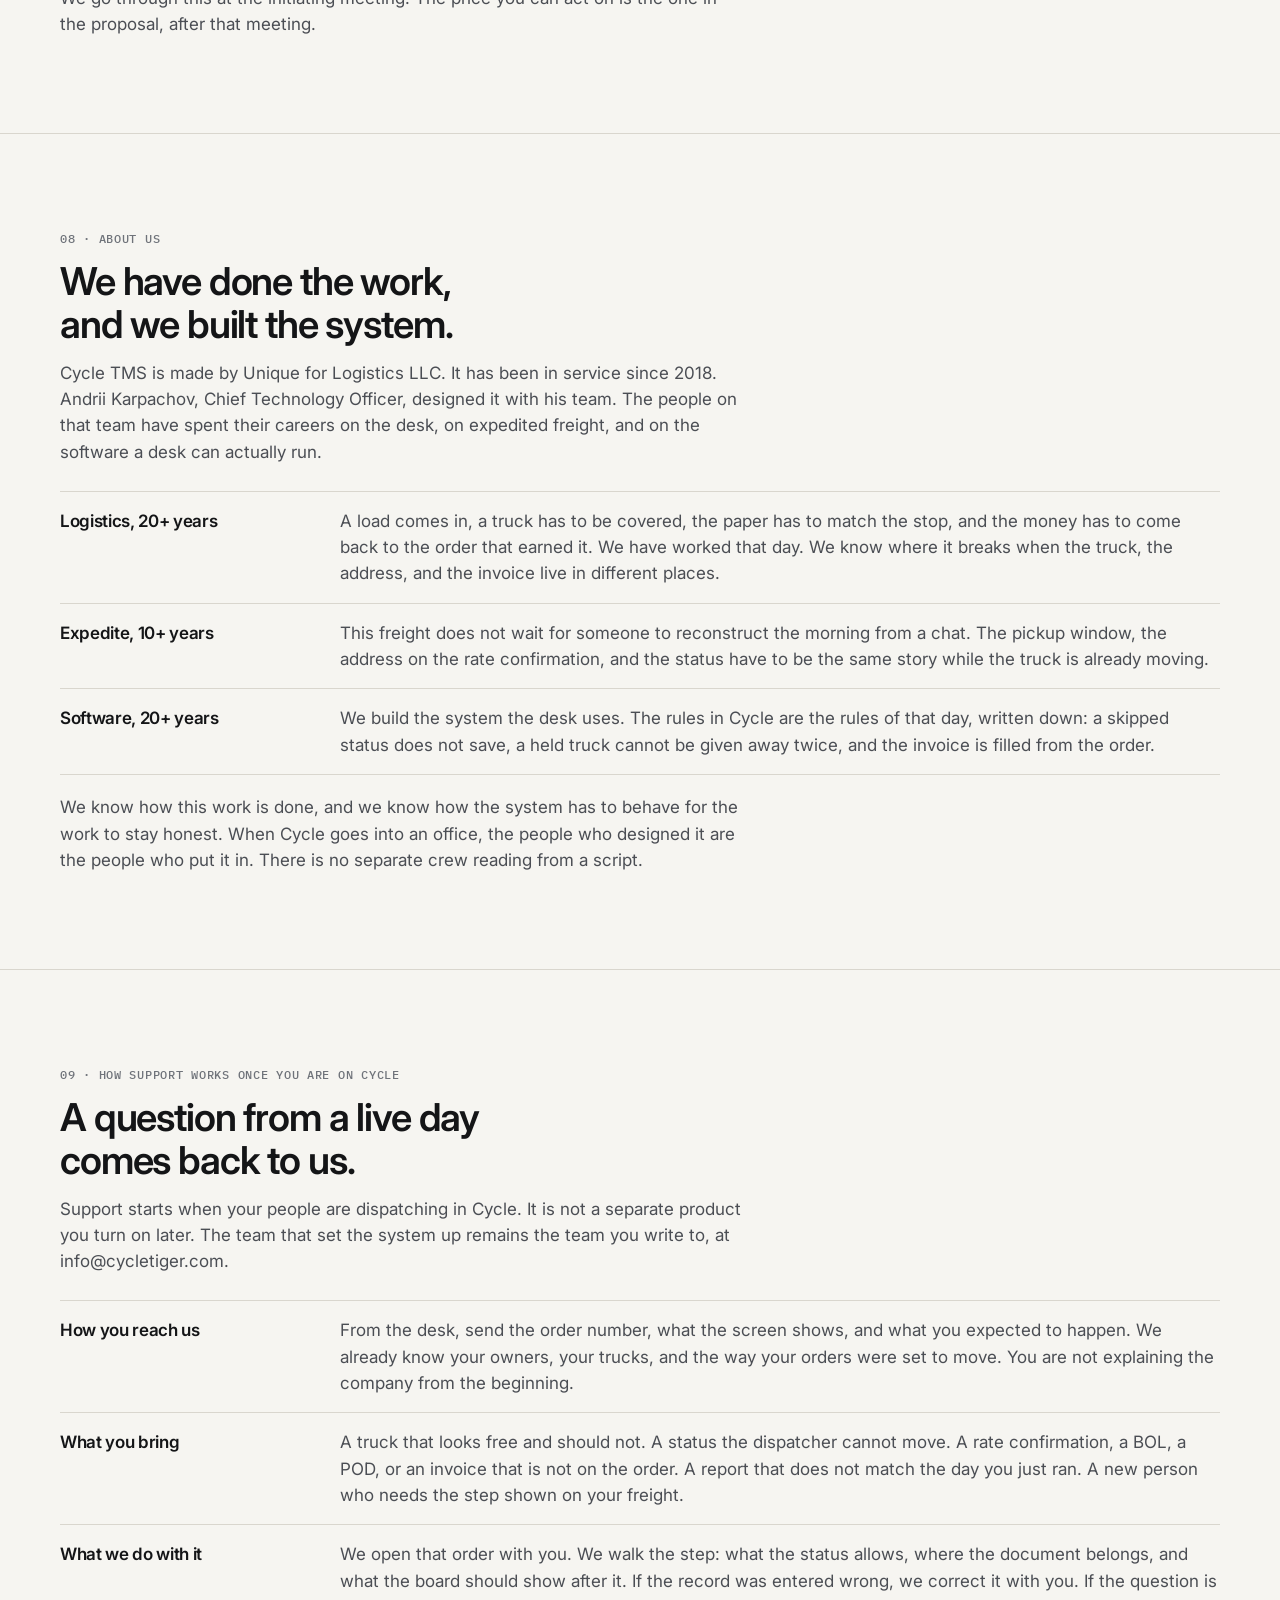
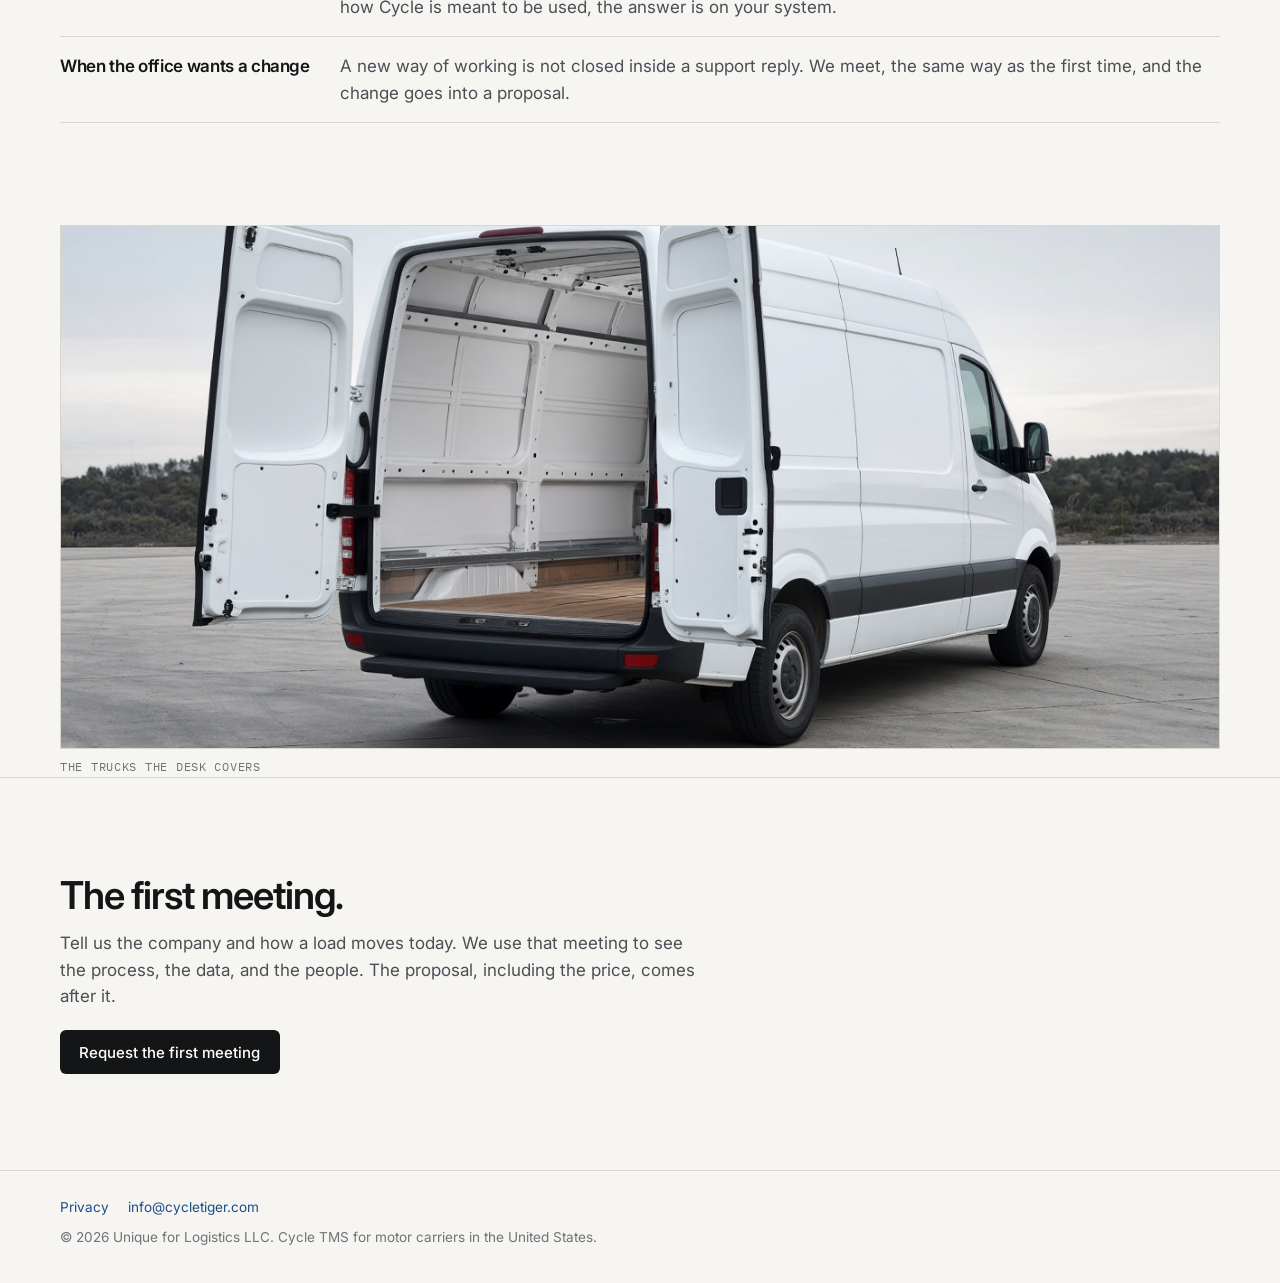
==== commit 699068d4: "Explain the TMS, the team, and how support works after go-live. Co-authored-by: Cursor <cursoragent@" ====
--- a/index.html
+++ b/index.html
@@ -53,8 +53,8 @@
       <nav class="nav-links" id="site-nav" data-nav-drawer aria-label="Main">
         <a href="#offer">Product</a>
         <a href="#pains">Pains</a>
-        <a href="#result">Result</a>
-        <a href="#price">Price</a>
+        <a href="#about">About</a>
+        <a href="#support">Support</a>
         <button class="btn" type="button" data-open-walkthrough>Request the first meeting</button>
       </nav>
     </div>
@@ -74,15 +74,16 @@
     <section id="offer">
       <div class="wrap">
         <p class="kicker">01 · What we offer</p>
-        <h2>The product, in plain terms.</h2>
-        <p class="lede">Cycle TMS is one record for a load. The broker, the truck, the driver, both stops, the freight, the miles, the hours, the rate, and the driver pay sit on the order. The rate confirmation, the BOL, the POD, and the invoice sit on that same number. A status out of sequence does not save. The truck’s availability follows the order.</p>
+        <h2>What a TMS is for, and how Cycle works.</h2>
+        <p class="lede">A carrier’s day is a set of loads that have to be covered, moved, proved, and billed. A transportation management system is the place that day is kept, so the dispatcher, the truck, and the invoice are one story. Cycle TMS is that system.</p>
+        <p class="lede">The working principle is one load, one order. The order names the broker, the truck, the driver, and both stops. It holds the freight, the miles, the hours, the rate, and the driver pay. The truck is free only when the order says it has been released. The rate confirmation, the BOL, the POD, and the invoice belong to that same number. A step that skips the sequence does not save. If it did, the desk and the truck would stop agreeing.</p>
+        <p class="lede">That is what the system is there to do. In the morning, dispatch sees which trucks can take a load. Through the day, the order shows where the trip is, and a signal shows when the trip has stopped making sense. At delivery, the proof is filed on the order and the invoice is raised from it. At the end of the week, the same records are read by dispatcher, by truck, and by broker.</p>
         <div class="ledger">
           <article class="row"><b>The records</b><p>Owner, truck, and driver, linked. Brokers, shippers, and consignees, with more than one address.</p></article>
           <article class="row"><b>The morning</b><p>Who is On route, Not available, Available, or held until a date. A pickup ZIP and a distance return only Available trucks that fit.</p></article>
-          <article class="row"><b>The trip</b><p>Created, to the shipper, to the consignee, invoice issued, order paid. Signals show a miss while the trip is moving. The dispatcher decides.</p></article>
-          <article class="row"><b>The close</b><p>The invoice is filled from the order and is Paid or Not paid. Reports cut by dispatcher, by truck, and by broker.</p></article>
-        </div>
-        <p class="note">Andrii Karpachov, Chief Technology Officer of Unique for Logistics LLC, designed Cycle TMS with his team. The screens are in English. A driver application can be added and is quoted on its own.</p>
+          <article class="row"><b>The trip</b><p>Created, to the shipper, to the consignee, invoice issued, order paid. The dispatcher still decides what to do with a signal.</p></article>
+          <article class="row"><b>The close</b><p>The invoice is filled from the order and is Paid or Not paid. The screens are in English. A driver application can be added and is quoted on its own.</p></article>
+        </div>
       </div>
     </section>
 
@@ -218,15 +219,30 @@
       </div>
     </section>
 
+    <section id="about">
+      <div class="wrap">
+        <p class="kicker">08 · About us</p>
+        <h2>We have done the work, and we built the system.</h2>
+        <p class="lede">Cycle TMS is made by Unique for Logistics LLC. It has been in service since 2018. Andrii Karpachov, Chief Technology Officer, designed it with his team. The people on that team have spent their careers on the desk, on expedited freight, and on the software a desk can actually run.</p>
+        <div class="ledger">
+          <article class="row"><b>Logistics, 20+ years</b><p>A load comes in, a truck has to be covered, the paper has to match the stop, and the money has to come back to the order that earned it. We have worked that day. We know where it breaks when the truck, the address, and the invoice live in different places.</p></article>
+          <article class="row"><b>Expedite, 10+ years</b><p>This freight does not wait for someone to reconstruct the morning from a chat. The pickup window, the address on the rate confirmation, and the status have to be the same story while the truck is already moving.</p></article>
+          <article class="row"><b>Software, 20+ years</b><p>We build the system the desk uses. The rules in Cycle are the rules of that day, written down: a skipped status does not save, a held truck cannot be given away twice, and the invoice is filled from the order.</p></article>
+        </div>
+        <p class="note">We know how this work is done, and we know how the system has to behave for the work to stay honest. When Cycle goes into an office, the people who designed it are the people who put it in. There is no separate crew reading from a script.</p>
+      </div>
+    </section>
+
     <section id="support">
       <div class="wrap">
-        <p class="kicker">08 · How support works</p>
-        <h2>The same team stays the contact.</h2>
-        <p class="lede">After Cycle is in use, you write to info@cycletiger.com. The people who know the system answer.</p>
-        <div class="ledger">
-          <article class="row"><b>When the desk is blocked</b><p>A status that will not move, a document that is not on the order, a report that does not match the day, or a question about how a step is supposed to work.</p></article>
-          <article class="row"><b>What we do</b><p>We look at the order with you and correct what the setup or the use got wrong. We do not hand the question to a queue that has never seen your freight.</p></article>
-          <article class="row"><b>When the office changes</b><p>A new way of working is not added inside a support reply. We look at it the same way as the first meeting, and the work goes into a proposal.</p></article>
+        <p class="kicker">09 · How support works once you are on Cycle</p>
+        <h2>A question from a live day comes back to us.</h2>
+        <p class="lede">Support starts when your people are dispatching in Cycle. It is not a separate product you turn on later. The team that set the system up remains the team you write to, at info@cycletiger.com.</p>
+        <div class="ledger">
+          <article class="row"><b>How you reach us</b><p>From the desk, send the order number, what the screen shows, and what you expected to happen. We already know your owners, your trucks, and the way your orders were set to move. You are not explaining the company from the beginning.</p></article>
+          <article class="row"><b>What you bring</b><p>A truck that looks free and should not. A status the dispatcher cannot move. A rate confirmation, a BOL, a POD, or an invoice that is not on the order. A report that does not match the day you just ran. A new person who needs the step shown on your freight.</p></article>
+          <article class="row"><b>What we do with it</b><p>We open that order with you. We walk the step: what the status allows, where the document belongs, and what the board should show after it. If the record was entered wrong, we correct it with you. If the question is how Cycle is meant to be used, the answer is on your system.</p></article>
+          <article class="row"><b>When the office wants a change</b><p>A new way of working is not closed inside a support reply. We meet, the same way as the first time, and the change goes into a proposal.</p></article>
         </div>
       </div>
     </section>
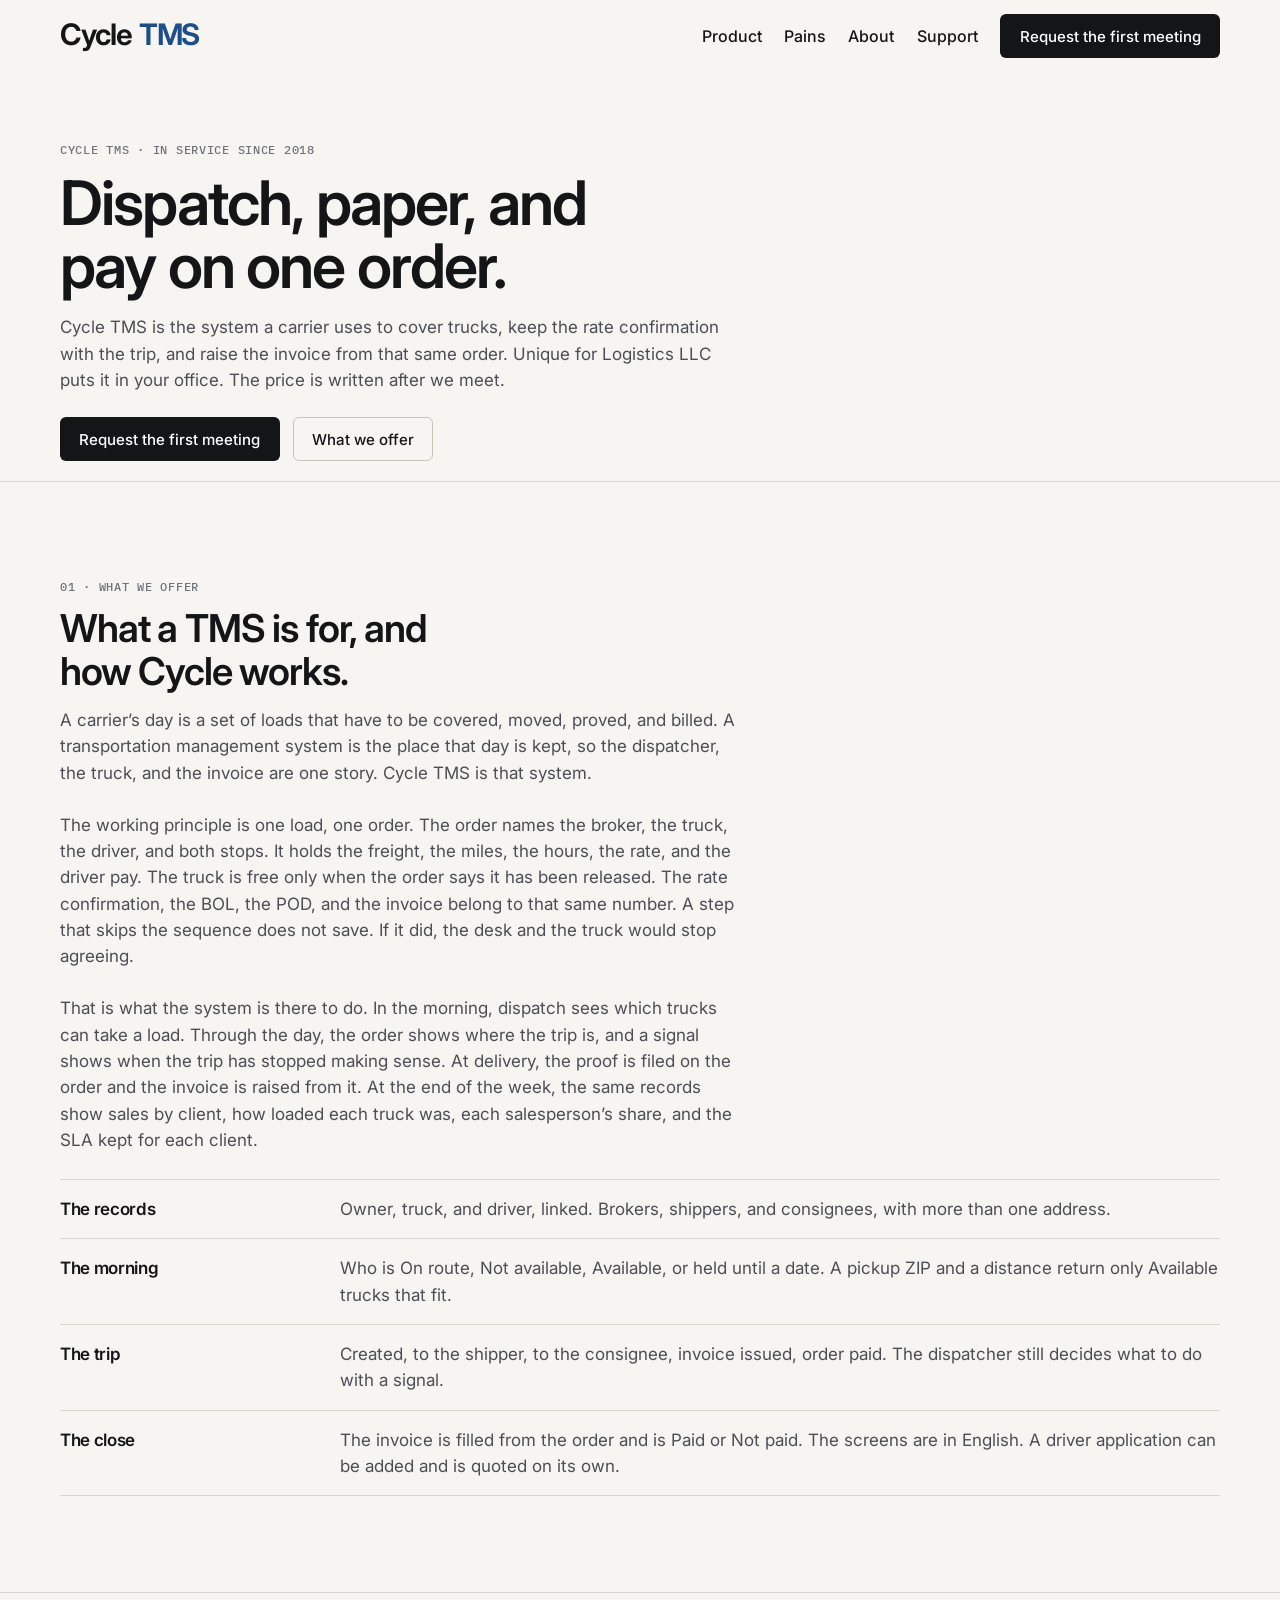
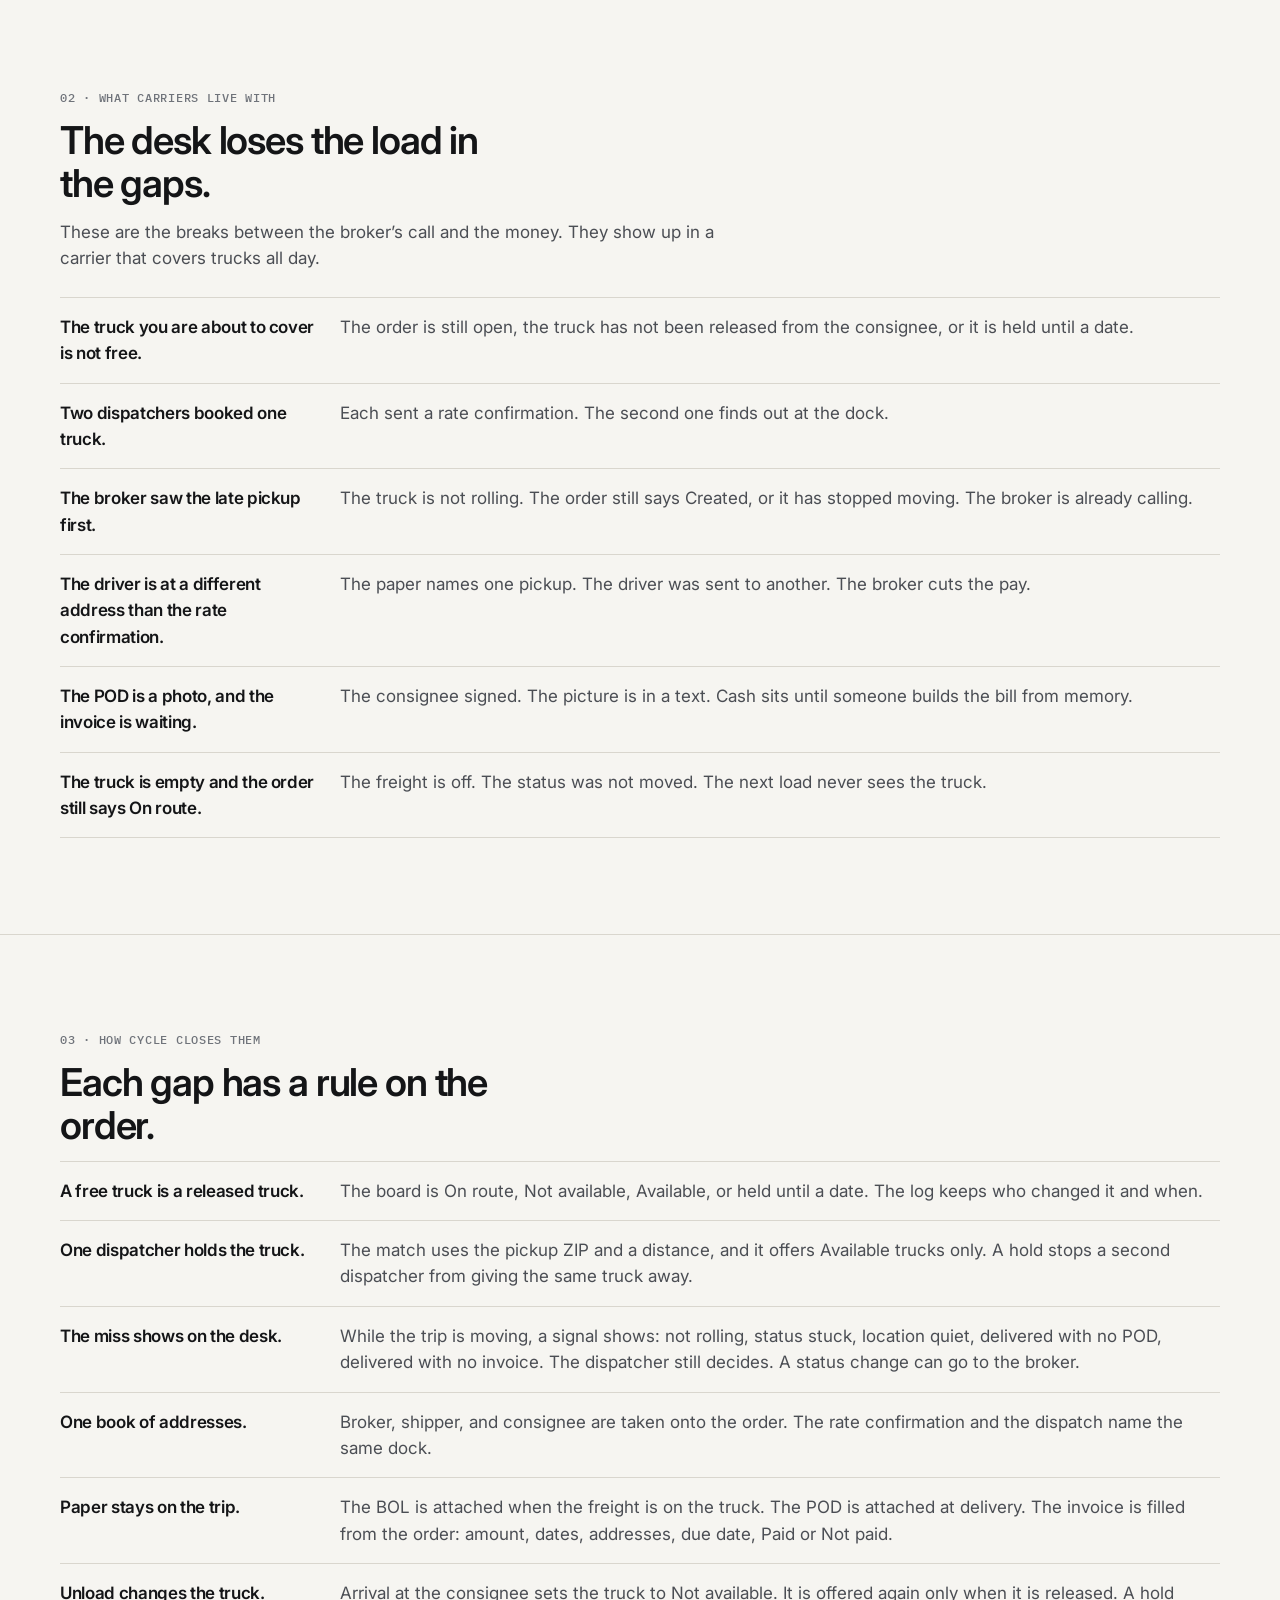
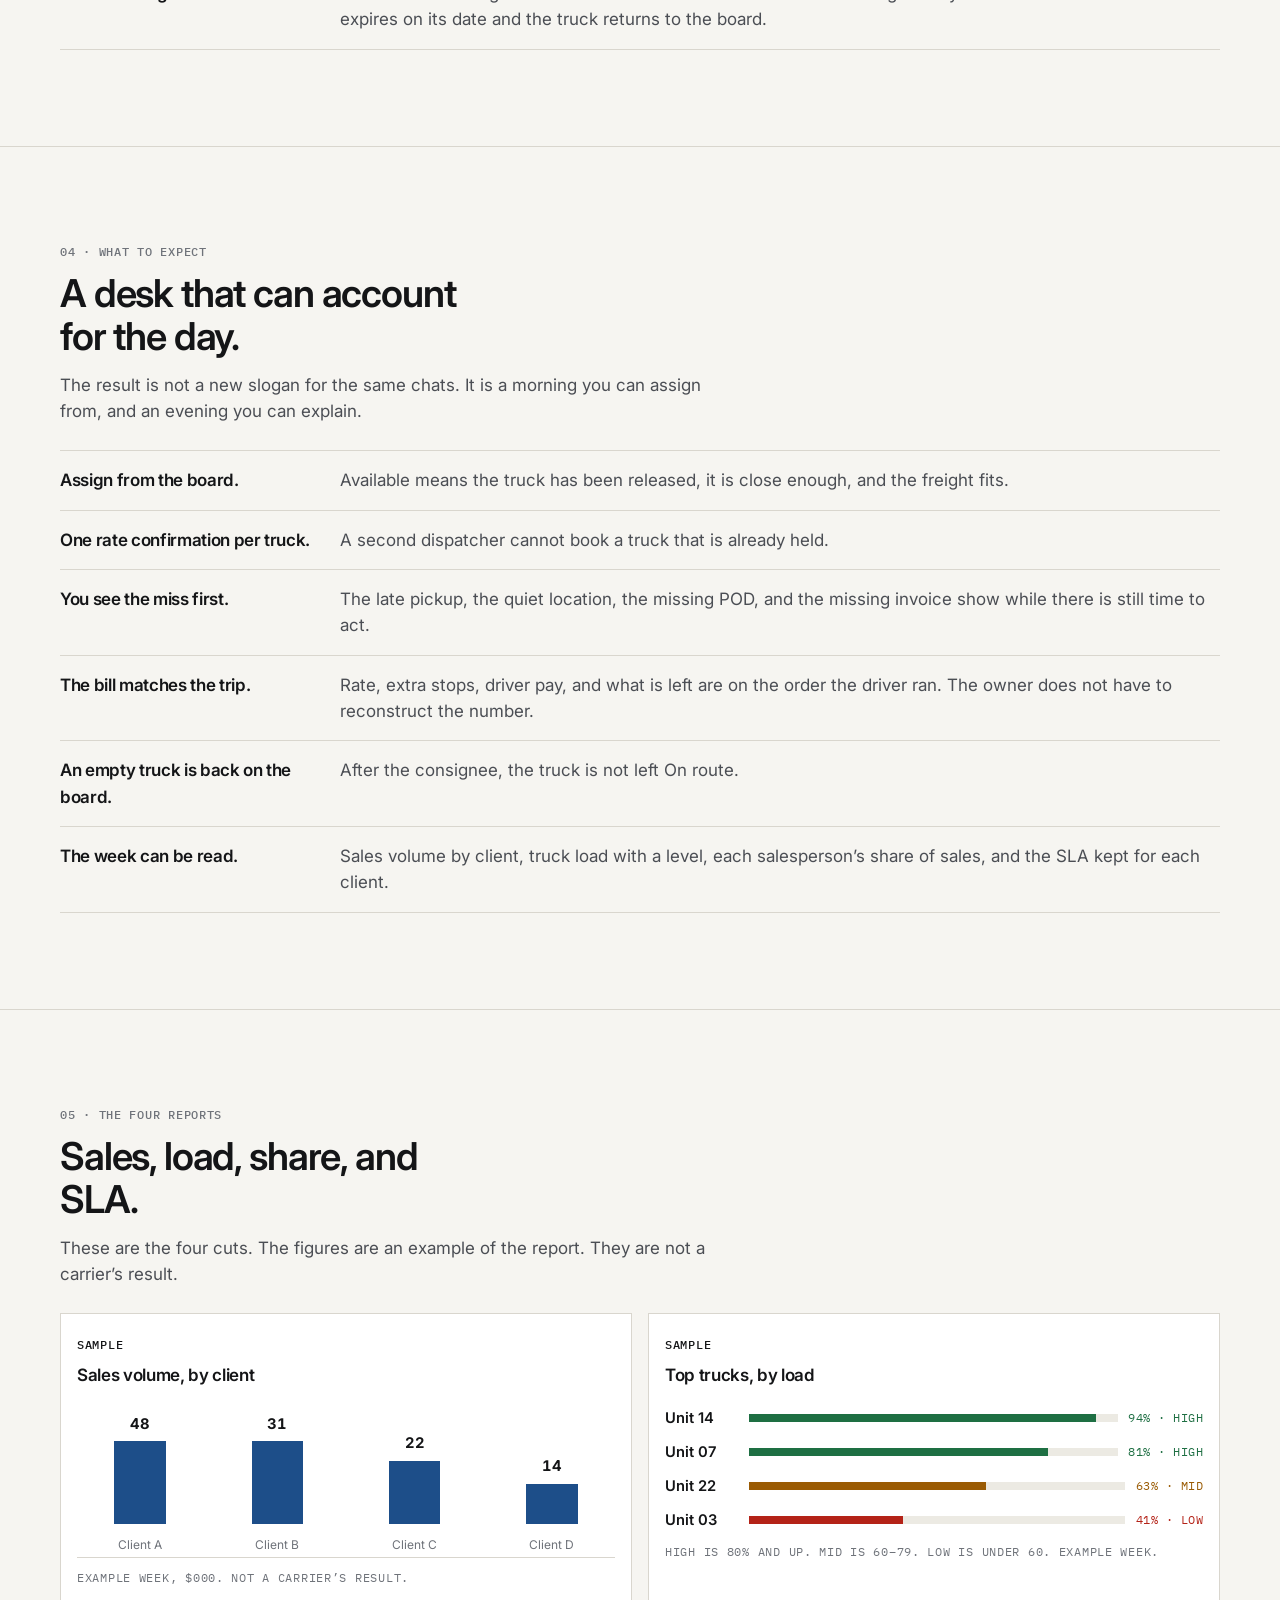
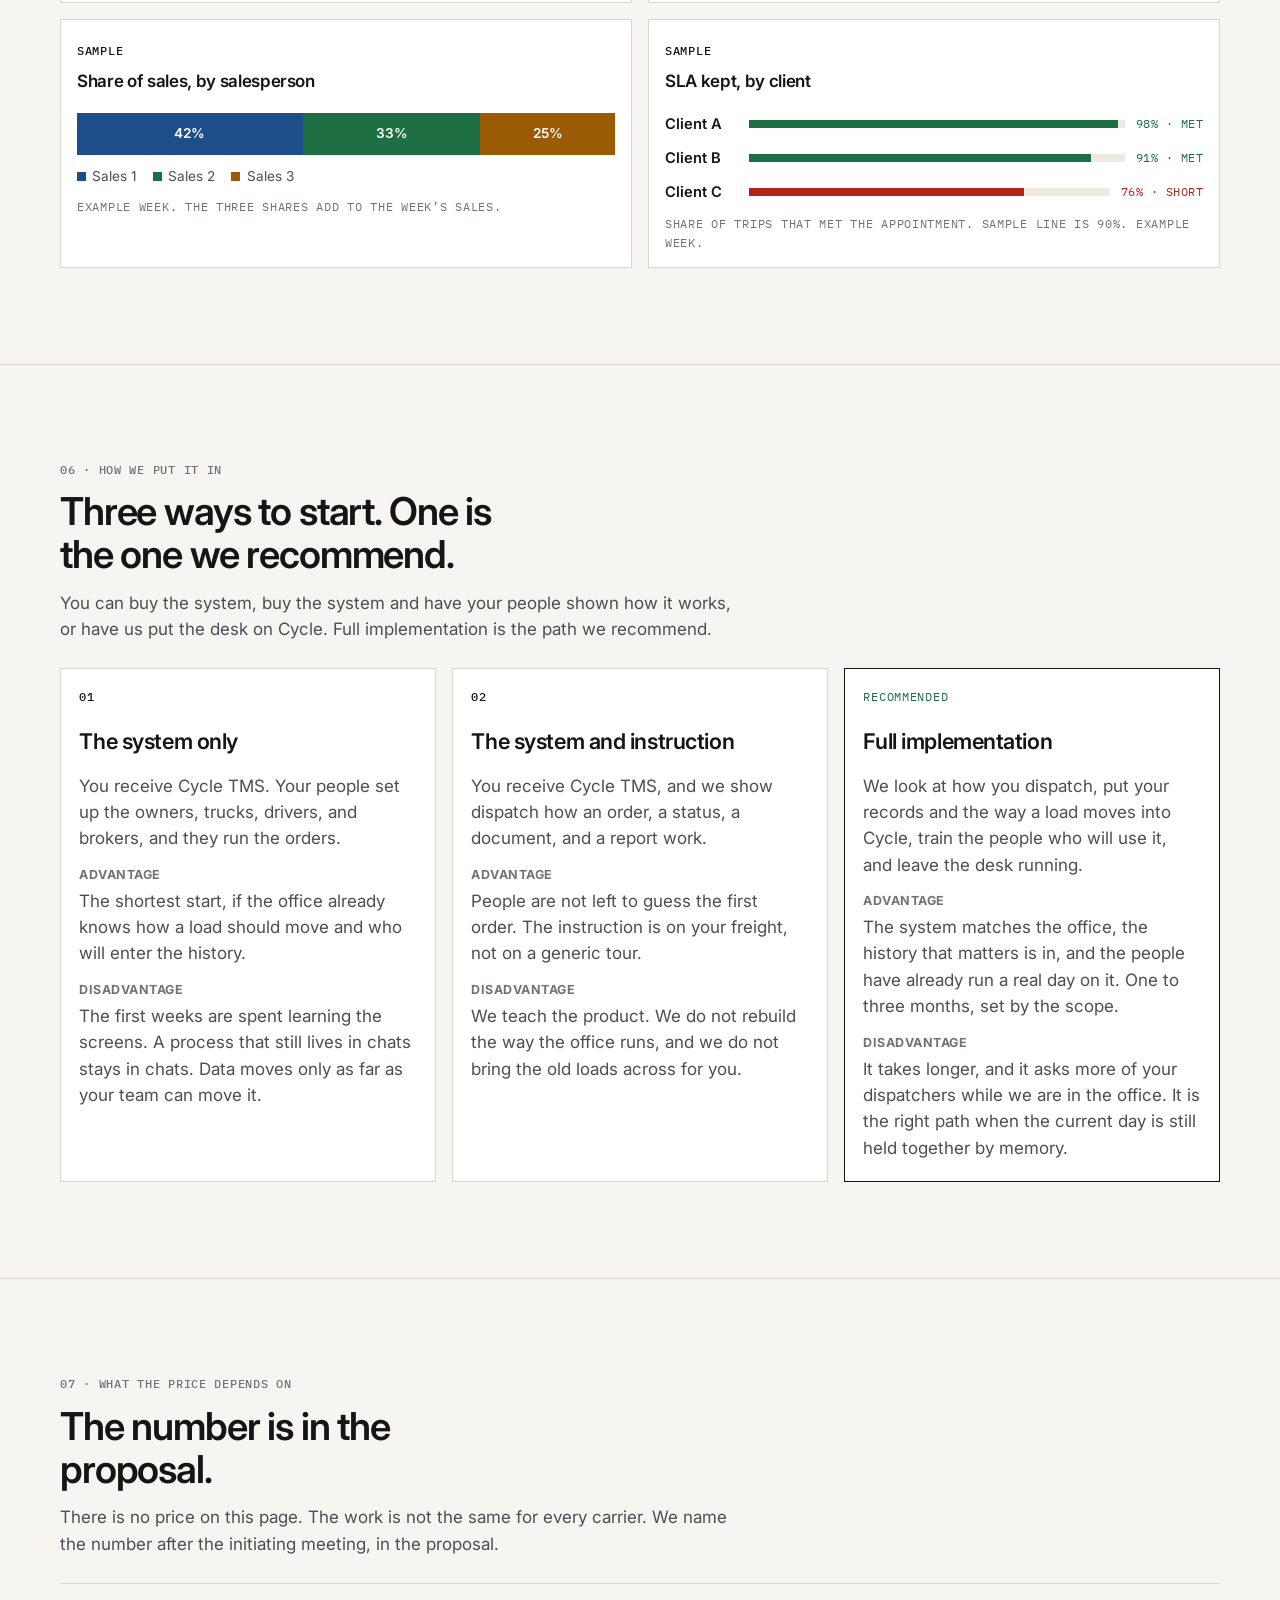
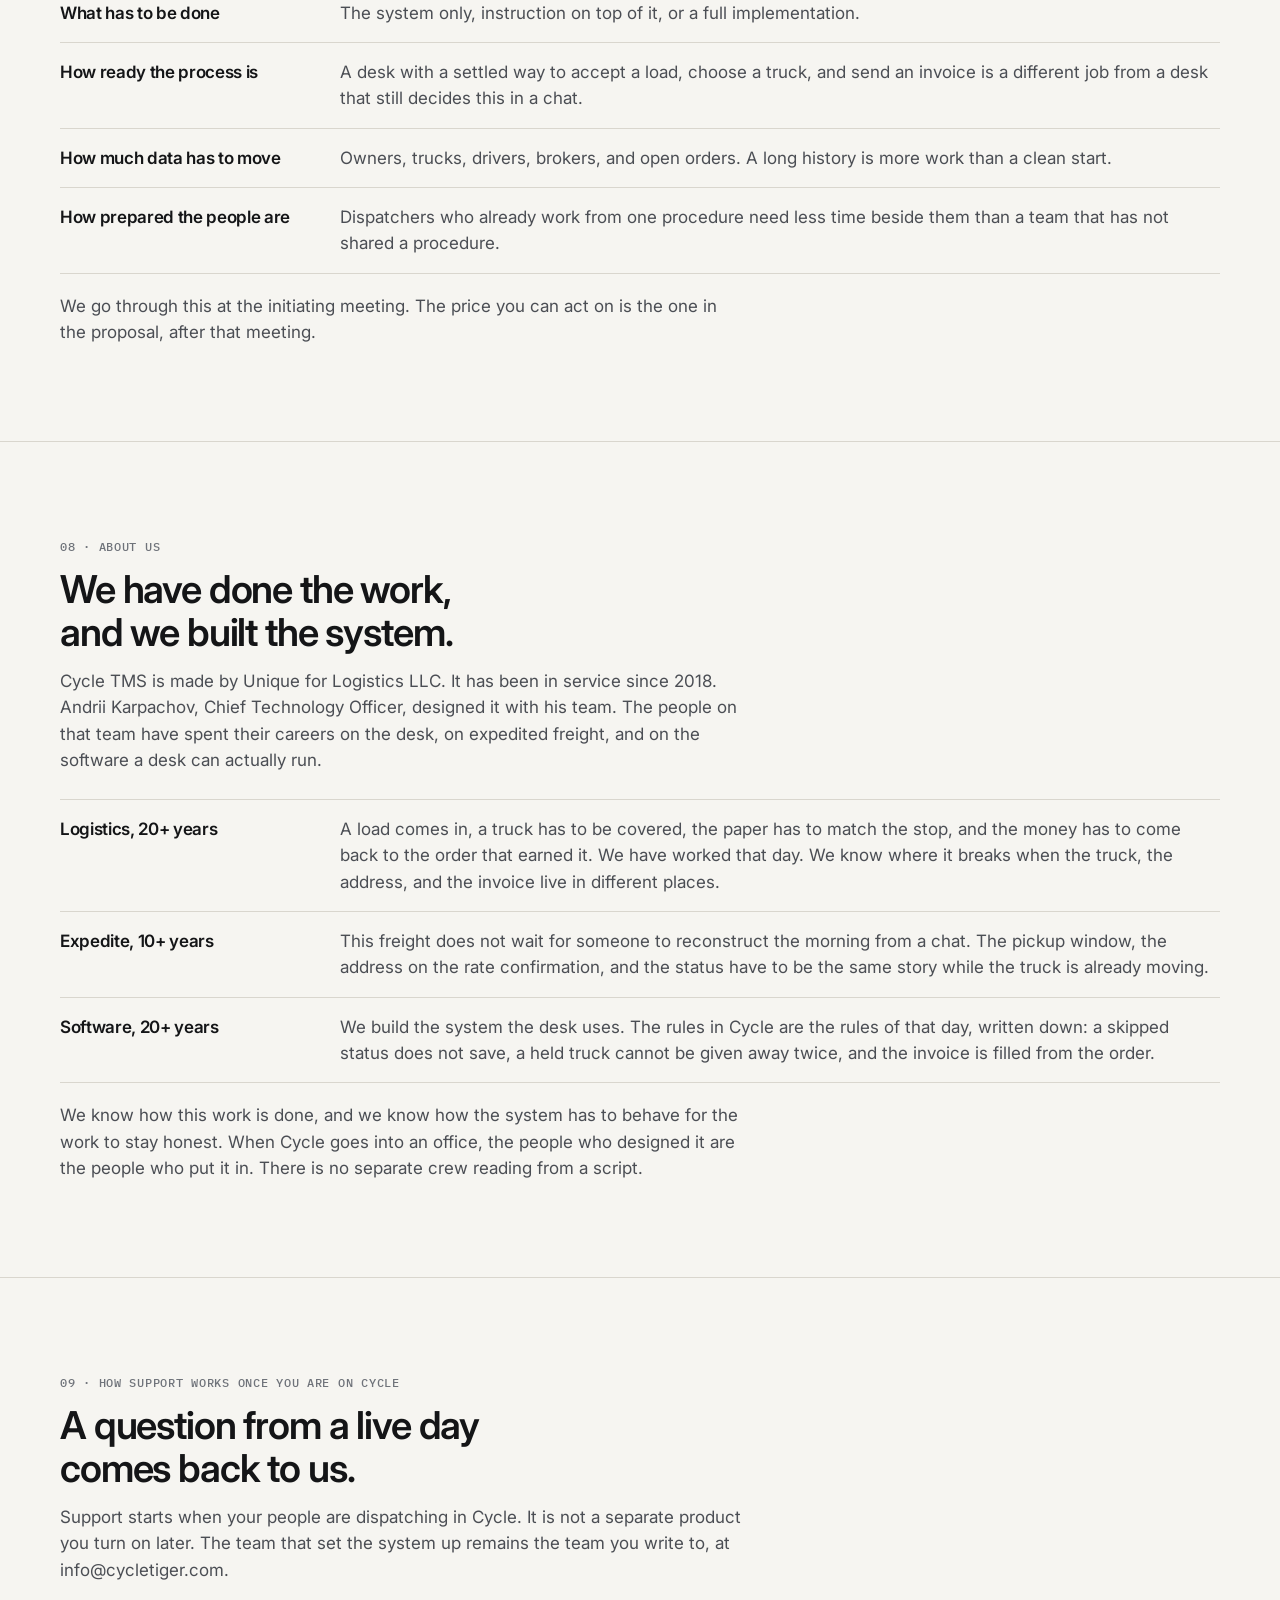
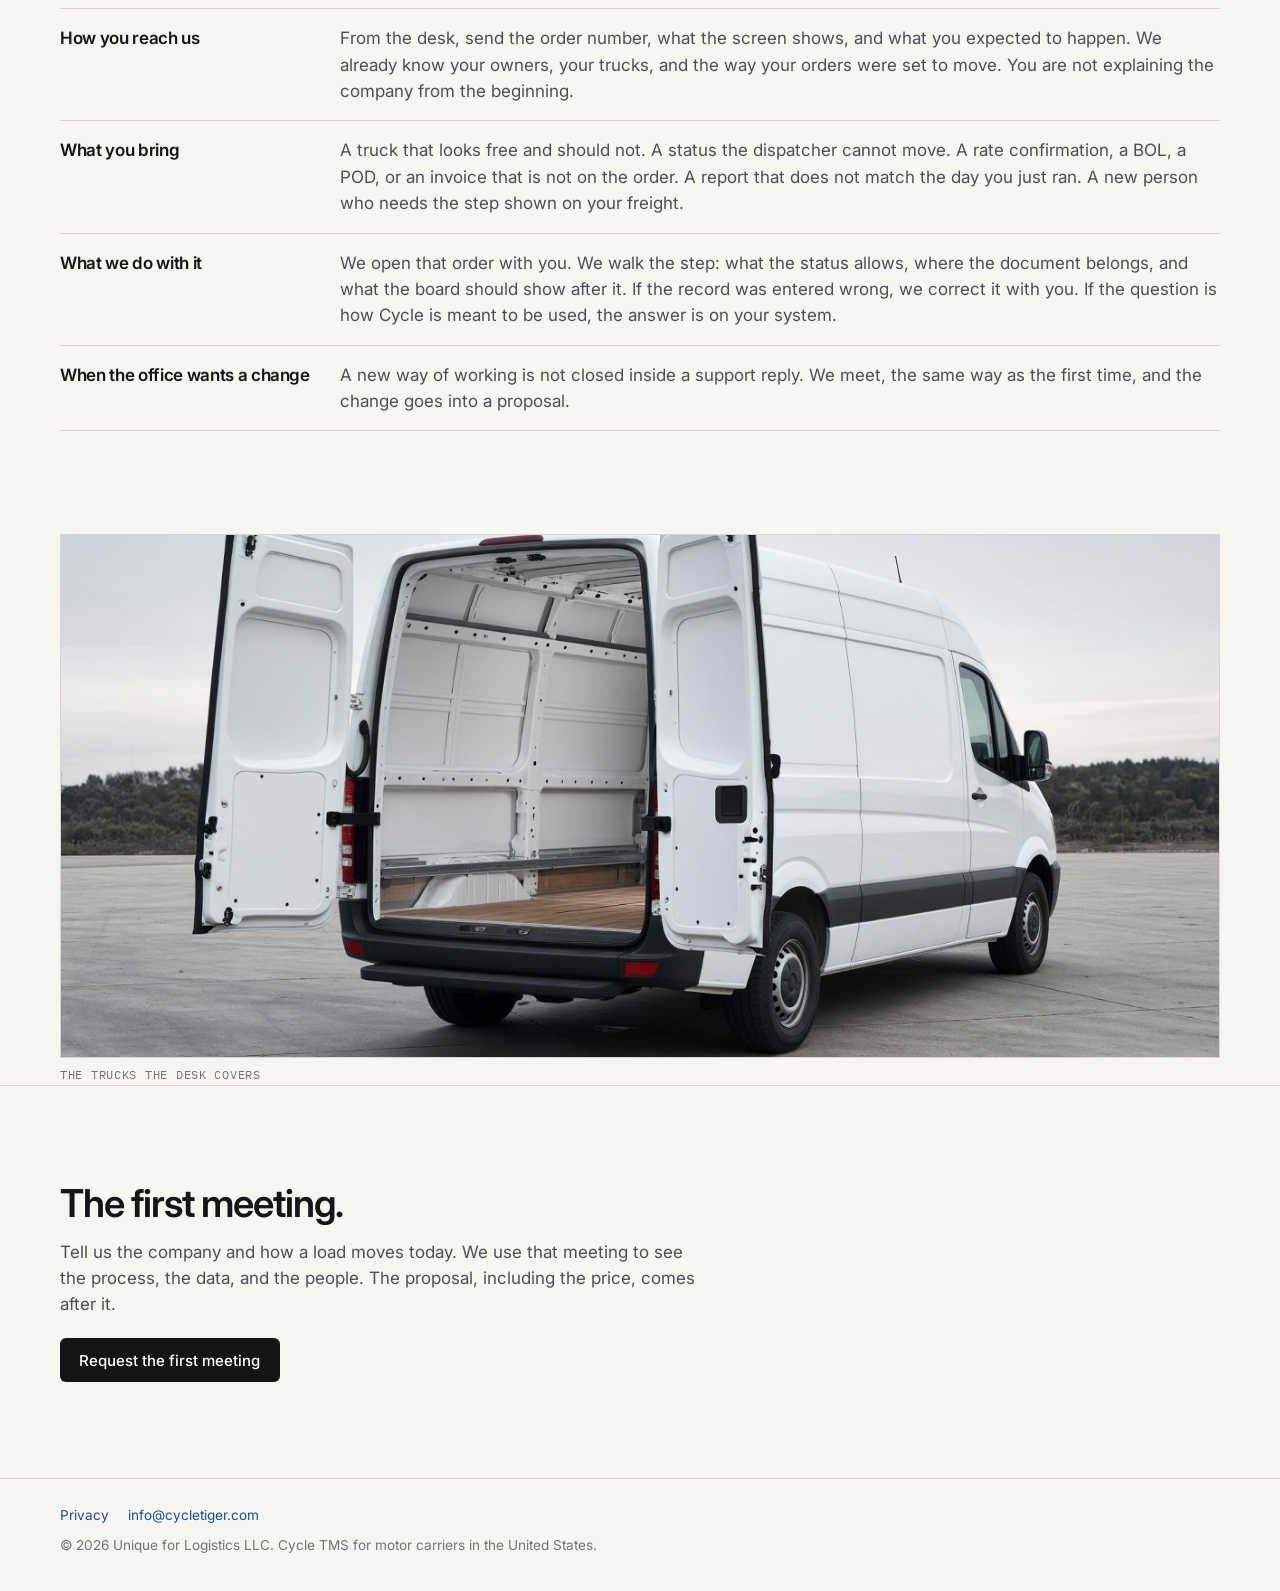
==== commit 5eaf67e3: "Show the four sample reports a carrier actually asks for. Co-authored-by: Cursor <cursoragent@cursor" ====
--- a/index.html
+++ b/index.html
@@ -77,7 +77,7 @@
         <h2>What a TMS is for, and how Cycle works.</h2>
         <p class="lede">A carrier’s day is a set of loads that have to be covered, moved, proved, and billed. A transportation management system is the place that day is kept, so the dispatcher, the truck, and the invoice are one story. Cycle TMS is that system.</p>
         <p class="lede">The working principle is one load, one order. The order names the broker, the truck, the driver, and both stops. It holds the freight, the miles, the hours, the rate, and the driver pay. The truck is free only when the order says it has been released. The rate confirmation, the BOL, the POD, and the invoice belong to that same number. A step that skips the sequence does not save. If it did, the desk and the truck would stop agreeing.</p>
-        <p class="lede">That is what the system is there to do. In the morning, dispatch sees which trucks can take a load. Through the day, the order shows where the trip is, and a signal shows when the trip has stopped making sense. At delivery, the proof is filed on the order and the invoice is raised from it. At the end of the week, the same records are read by dispatcher, by truck, and by broker.</p>
+        <p class="lede">That is what the system is there to do. In the morning, dispatch sees which trucks can take a load. Through the day, the order shows where the trip is, and a signal shows when the trip has stopped making sense. At delivery, the proof is filed on the order and the invoice is raised from it. At the end of the week, the same records show sales by client, how loaded each truck was, each salesperson’s share, and the SLA kept for each client.</p>
         <div class="ledger">
           <article class="row"><b>The records</b><p>Owner, truck, and driver, linked. Brokers, shippers, and consignees, with more than one address.</p></article>
           <article class="row"><b>The morning</b><p>Who is On route, Not available, Available, or held until a date. A pickup ZIP and a distance return only Available trucks that fit.</p></article>
@@ -129,45 +129,63 @@
           <article class="row"><b>You see the miss first.</b><p>The late pickup, the quiet location, the missing POD, and the missing invoice show while there is still time to act.</p></article>
           <article class="row"><b>The bill matches the trip.</b><p>Rate, extra stops, driver pay, and what is left are on the order the driver ran. The owner does not have to reconstruct the number.</p></article>
           <article class="row"><b>An empty truck is back on the board.</b><p>After the consignee, the truck is not left On route.</p></article>
-          <article class="row"><b>The week can be read.</b><p>Reports show the dispatcher, the truck, and the broker: loads moved, steps that sat, time available, time held, and how the customer pays.</p></article>
+          <article class="row"><b>The week can be read.</b><p>Sales volume by client, truck load with a level, each salesperson’s share of sales, and the SLA kept for each client.</p></article>
         </div>
       </div>
     </section>
 
     <section id="kpi">
       <div class="wrap">
-        <p class="kicker">05 · Sample of the three reports</p>
-        <h2>What the week looks like on paper.</h2>
-        <p class="lede">Three cuts the system already makes: the person, the truck, and the money. The figures below are an example of the report. They are not a carrier’s result.</p>
+        <p class="kicker">05 · The four reports</p>
+        <h2>Sales, load, share, and SLA.</h2>
+        <p class="lede">These are the four cuts. The figures are an example of the report. They are not a carrier’s result.</p>
         <div class="kpis">
           <figure class="kpi">
             <span class="tag">Sample</span>
-            <strong>Loads moved, by dispatcher</strong>
-            <div class="bars" role="img" aria-label="Example week. Dispatcher 1 moved 22 loads, dispatcher 2 moved 17, dispatcher 3 moved 11.">
-              <div class="bar"><b>22</b><i style="height:88%"></i><small>Disp. 1</small></div>
-              <div class="bar"><b>17</b><i style="height:68%"></i><small>Disp. 2</small></div>
-              <div class="bar"><b>11</b><i style="height:44%"></i><small>Disp. 3</small></div>
+            <strong>Sales volume, by client</strong>
+            <div class="bars" role="img" aria-label="Example week, sales in thousands. Client A 48, Client B 31, Client C 22, Client D 14.">
+              <div class="bar"><b>48</b><i style="height:96%"></i><small>Client A</small></div>
+              <div class="bar"><b>31</b><i style="height:62%"></i><small>Client B</small></div>
+              <div class="bar"><b>22</b><i style="height:44%"></i><small>Client C</small></div>
+              <div class="bar"><b>14</b><i style="height:28%"></i><small>Client D</small></div>
             </div>
-            <p class="fine">Example week. Not a carrier’s result.</p>
+            <p class="fine">Example week, $000. Not a carrier’s result.</p>
           </figure>
           <figure class="kpi">
             <span class="tag">Sample</span>
-            <strong>Where the truck’s hours went</strong>
-            <div class="bars" role="img" aria-label="Example week. 41 hours on route, 26 hours available, 11 hours held.">
-              <div class="bar"><b>41</b><i style="height:82%"></i><small>On route</small></div>
-              <div class="bar bar--ok"><b>26</b><i style="height:52%"></i><small>Available</small></div>
-              <div class="bar bar--hold"><b>11</b><i style="height:22%"></i><small>Held</small></div>
+            <strong>Top trucks, by load</strong>
+            <div class="ranks" role="img" aria-label="Example week. Unit 14 at 94 percent, high. Unit 07 at 81 percent, high. Unit 22 at 63 percent, mid. Unit 03 at 41 percent, low.">
+              <div class="rank"><b>Unit 14</b><span class="meter"><i class="is-high" style="width:94%"></i></span><span class="lvl lvl--high">94% · High</span></div>
+              <div class="rank"><b>Unit 07</b><span class="meter"><i class="is-high" style="width:81%"></i></span><span class="lvl lvl--high">81% · High</span></div>
+              <div class="rank"><b>Unit 22</b><span class="meter"><i class="is-mid" style="width:63%"></i></span><span class="lvl lvl--mid">63% · Mid</span></div>
+              <div class="rank"><b>Unit 03</b><span class="meter"><i class="is-low" style="width:41%"></i></span><span class="lvl lvl--low">41% · Low</span></div>
             </div>
-            <p class="fine">Example week. Not a carrier’s result.</p>
+            <p class="fine">High is 80% and up. Mid is 60–79. Low is under 60. Example week.</p>
           </figure>
           <figure class="kpi">
             <span class="tag">Sample</span>
-            <strong>Invoices from those orders</strong>
-            <div class="bars" role="img" aria-label="Example week. 19 invoices paid, 8 not paid.">
-              <div class="bar bar--ok"><b>19</b><i style="height:76%"></i><small>Paid</small></div>
-              <div class="bar bar--off"><b>8</b><i style="height:32%"></i><small>Not paid</small></div>
+            <strong>Share of sales, by salesperson</strong>
+            <div class="splitbar" role="img" aria-label="Example week. Sales 1 has 42 percent, Sales 2 has 33 percent, Sales 3 has 25 percent.">
+              <span style="width:42%">42%</span>
+              <span style="width:33%">33%</span>
+              <span style="width:25%">25%</span>
             </div>
-            <p class="fine">Example week. Not a carrier’s result.</p>
+            <ul class="legend">
+              <li>Sales 1</li>
+              <li>Sales 2</li>
+              <li>Sales 3</li>
+            </ul>
+            <p class="fine">Example week. The three shares add to the week’s sales.</p>
+          </figure>
+          <figure class="kpi">
+            <span class="tag">Sample</span>
+            <strong>SLA kept, by client</strong>
+            <div class="ranks" role="img" aria-label="Example week, share of trips that met the appointment. Client A 98 percent, met. Client B 91 percent, met. Client C 76 percent, short.">
+              <div class="rank"><b>Client A</b><span class="meter"><i class="is-high" style="width:98%"></i></span><span class="lvl lvl--high">98% · Met</span></div>
+              <div class="rank"><b>Client B</b><span class="meter"><i class="is-high" style="width:91%"></i></span><span class="lvl lvl--high">91% · Met</span></div>
+              <div class="rank"><b>Client C</b><span class="meter"><i class="is-low" style="width:76%"></i></span><span class="lvl lvl--low">76% · Short</span></div>
+            </div>
+            <p class="fine">Share of trips that met the appointment. Sample line is 90%. Example week.</p>
           </figure>
         </div>
       </div>
--- a/css/site.css
+++ b/css/site.css
@@ -15,7 +15,7 @@
   --off: #6f737a;
   --sans: Inter, "Segoe UI", sans-serif;
   --mono: "IBM Plex Mono", ui-monospace, monospace;
-  --header: 3.5rem;
+  --header: 4.6rem;
 }
 
 *,
@@ -83,10 +83,11 @@
 .logo-line1 {
   display: inline-flex;
   align-items: baseline;
-  gap: 0.35rem;
-  font-weight: 600;
-  font-size: 1.05rem;
-  letter-spacing: -0.03em;
+  gap: 0.42rem;
+  font-weight: 650;
+  font-size: 1.85rem;
+  letter-spacing: -0.035em;
+  line-height: 1;
 }
 .logo-mark { color: var(--link); }
 .logo-tag { display: none; }
@@ -100,7 +101,7 @@
 .nav-links a:not(.btn) {
   color: var(--ink);
   text-decoration: none;
-  font-size: 0.9rem;
+  font-size: 1rem;
   font-weight: 500;
 }
 
@@ -232,7 +233,7 @@
 
 section {
   padding: 6rem 0;
-  scroll-margin-top: 4.2rem;
+  scroll-margin-top: 5.2rem;
   border-top: 1px solid var(--line);
 }
 
@@ -663,8 +664,8 @@
   gap: 1rem;
 }
 
-@media (min-width: 900px) {
-  .kpis { grid-template-columns: repeat(3, 1fr); }
+@media (min-width: 800px) {
+  .kpis { grid-template-columns: 1fr 1fr; }
 }
 
 .kpi {
@@ -718,6 +719,84 @@
 
 .kpi .fine { width: auto; margin: 0.7rem 0 0; }
 
+.ranks { display: grid; gap: 0.7rem; margin-top: 1.15rem; }
+
+.rank {
+  display: grid;
+  grid-template-columns: 4.6rem 1fr auto;
+  gap: 0.65rem;
+  align-items: center;
+}
+
+.rank b { font-size: 0.92rem; font-weight: 600; }
+
+@media (max-width: 560px) {
+  .rank { grid-template-columns: 4.2rem 1fr; }
+  .lvl { grid-column: 2; }
+}
+
+.meter {
+  height: 8px;
+  background: var(--recess);
+}
+
+.meter i { display: block; height: 100%; background: var(--link); }
+.meter i.is-high { background: var(--ok); }
+.meter i.is-mid { background: var(--hold); }
+.meter i.is-low { background: var(--bad); }
+
+.lvl {
+  font-family: var(--mono);
+  font-size: 12px;
+  letter-spacing: 0.04em;
+  text-transform: uppercase;
+  white-space: nowrap;
+}
+
+.lvl--high { color: var(--ok); }
+.lvl--mid { color: var(--hold); }
+.lvl--low { color: var(--bad); }
+
+.splitbar {
+  display: flex;
+  height: 2.6rem;
+  margin-top: 1.15rem;
+  color: #fff;
+  font-size: 0.85rem;
+  font-weight: 600;
+}
+
+.splitbar span {
+  display: flex;
+  align-items: center;
+  justify-content: center;
+  min-width: 0;
+}
+
+.splitbar span:nth-child(1) { background: var(--link); }
+.splitbar span:nth-child(2) { background: var(--ok); }
+.splitbar span:nth-child(3) { background: var(--hold); }
+
+.legend {
+  display: flex;
+  gap: 1rem;
+  margin: 0.7rem 0 0;
+  padding: 0;
+  list-style: none;
+  color: var(--body);
+  font-size: 0.85rem;
+}
+
+.legend li { display: flex; align-items: center; gap: 0.4rem; }
+.legend li::before {
+  content: "";
+  width: 0.55rem;
+  height: 0.55rem;
+  background: var(--link);
+}
+.legend li:nth-child(2)::before { background: var(--ok); }
+.legend li:nth-child(3)::before { background: var(--hold); }
+
 @media (prefers-reduced-motion: reduce) {
   html { scroll-behavior: auto; }
   .stage video { display: none; }
